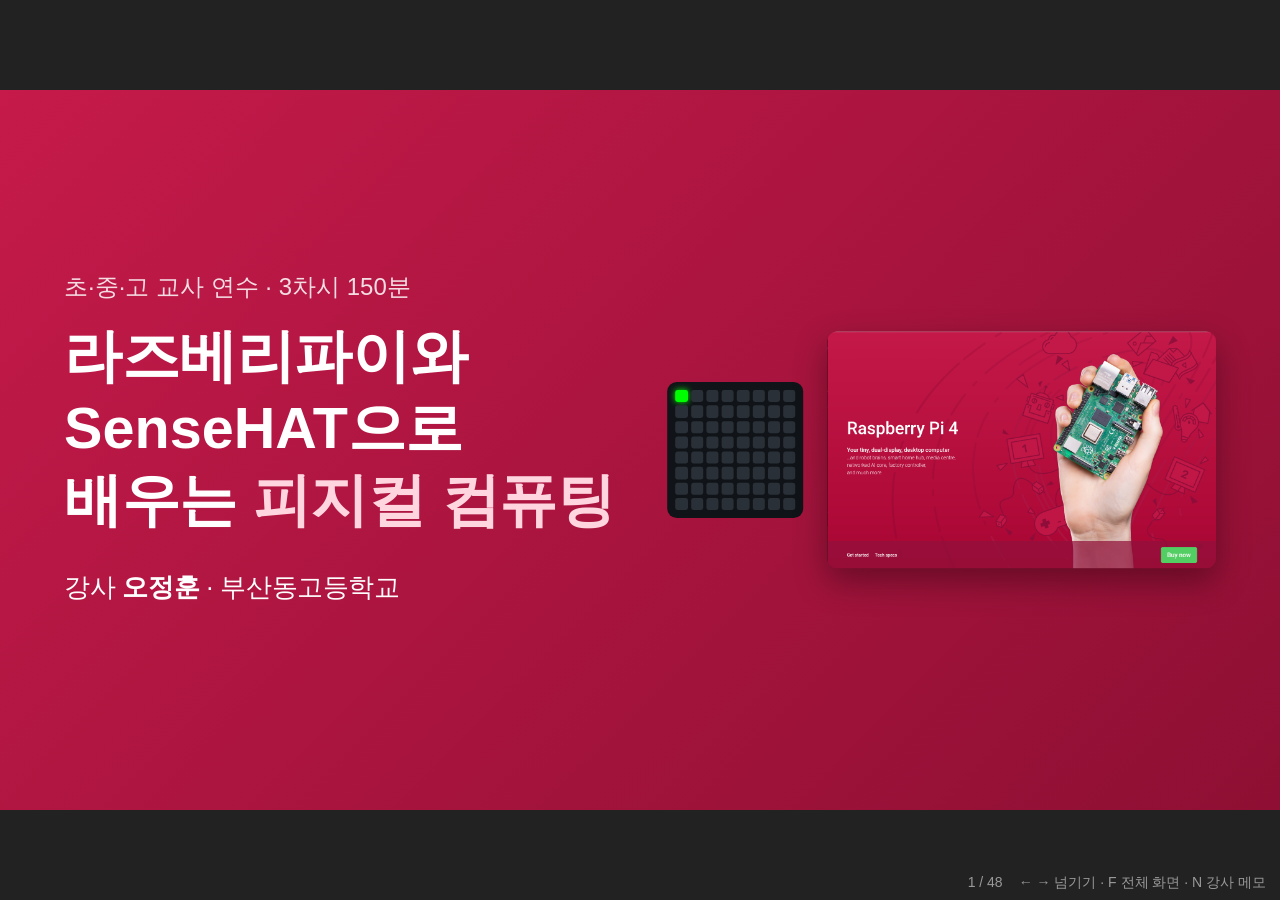
==== slides/index.html @ 9960e8e6 "라즈베리파이와 SenseHAT으로 배우는 피지컬 컴퓨팅 연수 자료 - 교사용 교재 PDF (A4 가로, Python·Scratch 비교)와 Markdown 원고 - 발표 슬라이드 " ====
<!doctype html>
<html lang="ko"><head><meta charset="utf-8"><meta name="viewport" content="width=device-width, initial-scale=1">
<title>라즈베리파이와 SenseHAT으로 배우는 피지컬 컴퓨팅</title>
<style>/* 슬라이드: 1600×900 무대를 화면 크기에 맞춰 확대·축소 */
:root { --red: #c51a4a; --green: #6cc04a; --ink: #1f2328; --muted: #5b6470; --bg: #fbfaf8; }
* { box-sizing: border-box; }
html, body { margin: 0; height: 100%; background: #222; overflow: hidden;
  font-family: 'NanumSquare', 'NanumGothic', 'Malgun Gothic', 'Apple SD Gothic Neo', sans-serif; color: var(--ink); }
#stage { position: absolute; left: 50%; top: 50%; width: 1600px; height: 900px; transform-origin: 0 0; }
.slide { position: absolute; inset: 0; background: var(--bg); display: none; flex-direction: column; padding: 0 70px 40px; }
.slide.active { display: flex; }
.slide header { height: 118px; display: flex; align-items: center; border-bottom: 5px solid var(--red); margin-bottom: 30px; }
.slide header h2 { margin: 0; font-size: 52px; font-weight: 800; letter-spacing: -1px; }
.slide header::before { content: ""; width: 22px; height: 22px; border-radius: 50%; background: var(--red); margin-right: 20px; flex: none; }
.body { flex: 1; display: flex; flex-direction: column; justify-content: center; gap: 22px; min-height: 0; font-size: 30px; line-height: 1.45; }
.center { text-align: center; }
.big { font-size: 36px; margin: 0; }
.big small { font-size: 26px; color: var(--muted); }
b { color: var(--red); }
code { font-family: 'NanumGothicCoding', 'D2Coding', Consolas, monospace; background: #eef0f3; padding: 0 8px; border-radius: 6px; font-size: .92em; }
ul { margin: 0; padding-left: 1.1em; }
li { margin: 10px 0; }
li::marker { color: var(--red); }
.note { margin: 0; font-size: 27px; color: #444; background: #fff6df; border-left: 8px solid #f0ad00; padding: 12px 20px; border-radius: 8px; }
.note.warn { background: #fdecef; border-color: var(--red); }
.src { font-size: 22px; color: var(--muted); }

/* 레이아웃 */
.two { display: grid; grid-template-columns: 1fr 1fr; gap: 50px; align-items: center; min-height: 0; }
.two.wide-left { grid-template-columns: 1.4fr 1fr; }
.cards3 { display: grid; grid-template-columns: repeat(3, 1fr); gap: 36px; }
.card { background: #fff; border-radius: 22px; padding: 26px; box-shadow: 0 6px 24px rgba(0,0,0,.08); text-align: center; display: flex; flex-direction: column; align-items: center; gap: 12px; }
.card h3 { margin: 0; font-size: 36px; }
.card p { margin: 0; font-size: 26px; color: var(--muted); }
.card .num { background: var(--red); color: #fff; border-radius: 999px; padding: 4px 22px; font-size: 24px; font-weight: bold; }
.card figure img { max-height: 190px; }
.gallery3 { display: grid; grid-template-columns: repeat(3, 1fr); gap: 26px; }

/* 그림 */
figure { margin: 0; display: flex; flex-direction: column; align-items: center; min-height: 0; }
figure img { max-width: 100%; max-height: 560px; border-radius: 12px; box-shadow: 0 6px 22px rgba(0,0,0,.15); background: #fff; }
.gallery3 figure img { max-height: 470px; }
figcaption { font-size: 22px; color: var(--muted); margin-top: 10px; text-align: center; }
.diagram { width: 100%; height: auto; font-family: inherit; }

/* 표 */
table { border-collapse: collapse; font-size: 28px; }
th, td { padding: 10px 18px; border-bottom: 2px solid #e4e1dc; text-align: left; }
th { color: var(--muted); font-weight: bold; white-space: nowrap; }
tr.hl td, tr.hl th { background: #fdecef; }
.settings { margin-top: 18px; }
.summary { margin: 0 auto; font-size: 32px; }
.summary th { color: #fff; background: var(--red); }

/* 흐름 화살표 */
.flow { display: flex; align-items: stretch; margin-top: 18px; }
.flow span { background: #fff; border: 3px solid var(--red); color: var(--red); font-weight: bold; padding: 8px 12px; font-size: 23px; white-space: nowrap; text-align: center; border-radius: 10px; }
.flow span + span { margin-left: 28px; position: relative; }
.flow span + span::before { content: "→"; position: absolute; left: -24px; top: 50%; transform: translateY(-50%); color: var(--muted); }
.flow span small { font-size: 18px; font-weight: normal; }
.flow.small span { font-size: 24px; }

/* 코드 */
pre.code { margin: 0; background: #1e2430; color: #e8eaed; padding: 22px 26px; border-radius: 14px; font-size: 28px; line-height: 1.5;
  font-family: 'DejaVu Sans Mono', Consolas, 'NanumGothicCoding', monospace; white-space: pre; overflow: hidden; }
pre.code code { background: none; padding: 0; font-size: inherit; color: inherit; font-family: inherit; }
pre.term { background: #000; color: #9ef09e; }
.center-code { align-self: center; }
.k { color: #ff9ac1; font-weight: bold; } .s { color: #ffd479; } .n { color: #9fd3ff; } .f { color: #8ef0c0; } .c { color: #8b949e; }

/* Python · Scratch · LED 비교 */
.cmp { display: grid; grid-template-columns: 1.35fr 1fr .6fr; gap: 26px; align-items: start; min-height: 0; }
.cmp .col { min-width: 0; }
.cmp .tag { font-size: 22px; font-weight: bold; letter-spacing: 1px; margin-bottom: 10px; }
.cmp .py .tag { color: #306998; } .cmp .sc .tag { color: #cc7a00; } .cmp .out .tag { color: #2e7d32; }
.cmp pre.code { font-size: 25px; padding: 18px 20px; }
.sbwrap { background: #fff; border: 2px solid #eee4cf; border-radius: 14px; padding: 14px; max-height: 470px; overflow: hidden; }
pre.blocks { margin: 0; white-space: pre; font-size: 20px; }
.nosb { color: var(--muted); font-size: 26px; text-align: center; padding: 40px 0; }
.concept { font-size: 32px; } .concept span { background: var(--green); color: #fff; font-weight: bold; padding: 4px 16px; border-radius: 8px; margin-right: 10px; font-size: 26px; }
.try { margin: 0; font-size: 28px; color: #444; }

/* LED */
.ledrow { display: flex; align-items: center; gap: 10px; flex-wrap: wrap; justify-content: center; }
.ledrow .arrow { color: var(--muted); font-size: 30px; }
.ledbox { display: flex; flex-direction: column; align-items: center; gap: 6px; }
.ledbox span { font-size: 20px; color: var(--muted); }
.led { display: grid; grid-template-columns: repeat(8, 1fr); gap: 4px; width: 190px; padding: 10px; background: #101418; border-radius: 12px; }
.led i { aspect-ratio: 1; border-radius: 3px; background: var(--c); box-shadow: 0 0 8px var(--c); }
.led i.off { background: #2a3038; box-shadow: none; }
.cmp .ledrow { flex-direction: column; }
.cmp .ledrow .arrow { transform: rotate(90deg); }
.cmp .led { width: 150px; }
.card .led { width: 170px; }

/* 좌표 */
.coord { display: grid; grid-template-columns: 60px 1fr; grid-template-rows: 40px 1fr; font-size: 26px; }
.coord .xlab { grid-column: 2; font-family: 'NanumGothicCoding', monospace; color: var(--muted); letter-spacing: 12px; padding-left: 14px; }
.coord .ylab { grid-row: 2; color: var(--muted); }
.cgrid { display: grid; grid-template-columns: repeat(8, 58px); gap: 6px; background: #101418; padding: 14px; border-radius: 14px; width: max-content; }
.cgrid i { width: 58px; height: 58px; border-radius: 6px; background: #2a3038; color: #fff; font-style: normal; font-size: 18px; display: flex; align-items: center; justify-content: center; }
.cgrid i.g { background: #38d34a; box-shadow: 0 0 14px #38d34a; } .cgrid i.r { background: #ff3b3b; box-shadow: 0 0 14px #ff3b3b; }
.rainbow-wrap .led { width: 330px; margin: 0 auto; }

/* QR */
.qrs { display: flex; gap: 60px; justify-content: center; }
.qr { display: flex; flex-direction: column; align-items: center; gap: 14px; }
.qrcode { background: #fff; padding: 14px; border-radius: 12px; box-shadow: 0 4px 16px rgba(0,0,0,.1); }
.qrlabel { text-align: center; font-size: 26px; } .qrlabel small { color: var(--muted); font-size: 21px; }
.url { font-size: 48px; margin: 0; font-weight: 800; }

/* 표지 · 구분 */
.cover-slide, .div-slide { padding: 0; }
.cover { flex: 1; display: grid; grid-template-columns: 1.1fr 1fr; align-items: center; background: linear-gradient(135deg, #c51a4a, #8e0f33); color: #fff; padding: 0 80px; }
.cover h1 { font-size: 72px; line-height: 1.25; margin: 20px 0 40px; font-weight: 800; }
.cover h1 em { font-style: normal; color: #ffd6e0; }
.cover .kicker { font-size: 30px; opacity: .85; margin: 0; }
.cover .who { font-size: 32px; } .cover .who b { color: #fff; }
.cover-art { display: flex; align-items: center; gap: 30px; }
.cover-art .led { width: 170px; }
.cover-art figure img { max-height: 520px; box-shadow: 0 16px 40px rgba(0,0,0,.35); }
.slide.cover-slide .body, .slide.div-slide .body { padding: 0; font-size: inherit; }
.divider { flex: 1; display: flex; flex-direction: column; justify-content: center; padding: 0 120px; background: var(--red); color: #fff; }
.divider p { font-size: 40px; margin: 0; opacity: .85; }
.divider h1 { font-size: 84px; margin: 10px 0 0; line-height: 1.2; }
.who { font-size: 28px; }

/* 강사 메모 · 하단 막대 */
.notes { display: none; position: absolute; left: 70px; right: 70px; bottom: 16px; background: #fff8e6; border: 2px solid #f0ad00; padding: 10px 18px; border-radius: 10px; font-size: 22px; }
body.show-notes .notes { display: block; }
.errors pre.code { font-size: 21px; text-align: left; align-self: stretch; }
#bar { position: fixed; right: 14px; bottom: 8px; color: #999; font-size: 14px; font-family: sans-serif; display: flex; gap: 16px; }
body:fullscreen #bar .keys { display: none; }
@media print { #bar { display: none; } }
</style>
<script src="lib/scratchblocks.min.js"></script><script src="lib/qrcode.min.js"></script>
</head><body>
<div id="stage"><section class="slide cover-slide" data-n="1"><div class="body">
<div class="cover">
  <div class="cover-text">
    <p class="kicker">초·중·고 교사 연수 · 3차시 150분</p>
    <h1>라즈베리파이와 SenseHAT으로<br>배우는 <em>피지컬 컴퓨팅</em></h1>
    <p class="who">강사 <b>오정훈</b> · 부산동고등학교</p>
  </div>
  <div class="cover-art"><div class="ledrow"><div class="ledbox"><div class="led"><i style="--c:rgb(0,252,0)"></i><i style="--c:rgb(0,0,0)" class=off></i><i style="--c:rgb(0,0,0)" class=off></i><i style="--c:rgb(0,0,0)" class=off></i><i style="--c:rgb(0,0,0)" class=off></i><i style="--c:rgb(0,0,0)" class=off></i><i style="--c:rgb(0,0,0)" class=off></i><i style="--c:rgb(0,0,0)" class=off></i><i style="--c:rgb(0,0,0)" class=off></i><i style="--c:rgb(0,0,0)" class=off></i><i style="--c:rgb(0,0,0)" class=off></i><i style="--c:rgb(0,0,0)" class=off></i><i style="--c:rgb(0,0,0)" class=off></i><i style="--c:rgb(0,0,0)" class=off></i><i style="--c:rgb(0,0,0)" class=off></i><i style="--c:rgb(0,0,0)" class=off></i><i style="--c:rgb(0,0,0)" class=off></i><i style="--c:rgb(0,0,0)" class=off></i><i style="--c:rgb(0,0,0)" class=off></i><i style="--c:rgb(0,0,0)" class=off></i><i style="--c:rgb(0,0,0)" class=off></i><i style="--c:rgb(0,0,0)" class=off></i><i style="--c:rgb(0,0,0)" class=off></i><i style="--c:rgb(0,0,0)" class=off></i><i style="--c:rgb(0,0,0)" class=off></i><i style="--c:rgb(0,0,0)" class=off></i><i style="--c:rgb(0,0,0)" class=off></i><i style="--c:rgb(0,0,0)" class=off></i><i style="--c:rgb(0,0,0)" class=off></i><i style="--c:rgb(0,0,0)" class=off></i><i style="--c:rgb(0,0,0)" class=off></i><i style="--c:rgb(0,0,0)" class=off></i><i style="--c:rgb(0,0,0)" class=off></i><i style="--c:rgb(0,0,0)" class=off></i><i style="--c:rgb(0,0,0)" class=off></i><i style="--c:rgb(0,0,0)" class=off></i><i style="--c:rgb(0,0,0)" class=off></i><i style="--c:rgb(0,0,0)" class=off></i><i style="--c:rgb(0,0,0)" class=off></i><i style="--c:rgb(0,0,0)" class=off></i><i style="--c:rgb(0,0,0)" class=off></i><i style="--c:rgb(0,0,0)" class=off></i><i style="--c:rgb(0,0,0)" class=off></i><i style="--c:rgb(0,0,0)" class=off></i><i style="--c:rgb(0,0,0)" class=off></i><i style="--c:rgb(0,0,0)" class=off></i><i style="--c:rgb(0,0,0)" class=off></i><i style="--c:rgb(0,0,0)" class=off></i><i style="--c:rgb(0,0,0)" class=off></i><i style="--c:rgb(0,0,0)" class=off></i><i style="--c:rgb(0,0,0)" class=off></i><i style="--c:rgb(0,0,0)" class=off></i><i style="--c:rgb(0,0,0)" class=off></i><i style="--c:rgb(0,0,0)" class=off></i><i style="--c:rgb(0,0,0)" class=off></i><i style="--c:rgb(0,0,0)" class=off></i><i style="--c:rgb(0,0,0)" class=off></i><i style="--c:rgb(0,0,0)" class=off></i><i style="--c:rgb(0,0,0)" class=off></i><i style="--c:rgb(0,0,0)" class=off></i><i style="--c:rgb(0,0,0)" class=off></i><i style="--c:rgb(0,0,0)" class=off></i><i style="--c:rgb(0,0,0)" class=off></i><i style="--c:rgb(0,0,0)" class=off></i></div></div></div><figure class="cover-img"><img src="images/web_pi4_product.png" alt=""></figure></div>
</div></div></section><section class="slide " data-n="2"><header><h2>오늘의 여정</h2></header><div class="body">
<div class="cards3">
  <div class="card"><div class="num">1차시</div><h3>시작하기</h3><figure class=""><img src="images/imager_01_device.png" alt=""></figure><p>OS 설치 · 한글 설정 · 첫 코드</p></div>
  <div class="card"><div class="num">2차시</div><h3>파이썬 기초 12단계</h3><div class="ledrow"><div class="ledbox"><div class="led"><i style="--c:rgb(248,0,0)"></i><i style="--c:rgb(248,0,0)"></i><i style="--c:rgb(248,0,0)"></i><i style="--c:rgb(248,0,0)"></i><i style="--c:rgb(248,0,0)"></i><i style="--c:rgb(248,0,0)"></i><i style="--c:rgb(248,0,0)"></i><i style="--c:rgb(248,0,0)"></i><i style="--c:rgb(0,0,0)" class=off></i><i style="--c:rgb(0,0,0)" class=off></i><i style="--c:rgb(0,0,0)" class=off></i><i style="--c:rgb(0,0,0)" class=off></i><i style="--c:rgb(0,0,0)" class=off></i><i style="--c:rgb(0,0,0)" class=off></i><i style="--c:rgb(0,0,0)" class=off></i><i style="--c:rgb(0,0,0)" class=off></i><i style="--c:rgb(0,0,0)" class=off></i><i style="--c:rgb(0,0,0)" class=off></i><i style="--c:rgb(0,0,0)" class=off></i><i style="--c:rgb(0,0,0)" class=off></i><i style="--c:rgb(0,0,0)" class=off></i><i style="--c:rgb(0,0,0)" class=off></i><i style="--c:rgb(0,0,0)" class=off></i><i style="--c:rgb(0,0,0)" class=off></i><i style="--c:rgb(0,0,0)" class=off></i><i style="--c:rgb(0,0,0)" class=off></i><i style="--c:rgb(0,0,0)" class=off></i><i style="--c:rgb(0,0,0)" class=off></i><i style="--c:rgb(0,0,0)" class=off></i><i style="--c:rgb(0,0,0)" class=off></i><i style="--c:rgb(0,0,0)" class=off></i><i style="--c:rgb(0,0,0)" class=off></i><i style="--c:rgb(0,0,0)" class=off></i><i style="--c:rgb(0,0,0)" class=off></i><i style="--c:rgb(0,0,0)" class=off></i><i style="--c:rgb(0,0,0)" class=off></i><i style="--c:rgb(0,0,0)" class=off></i><i style="--c:rgb(0,0,0)" class=off></i><i style="--c:rgb(0,0,0)" class=off></i><i style="--c:rgb(0,0,0)" class=off></i><i style="--c:rgb(0,0,0)" class=off></i><i style="--c:rgb(0,0,0)" class=off></i><i style="--c:rgb(0,0,0)" class=off></i><i style="--c:rgb(0,0,0)" class=off></i><i style="--c:rgb(0,0,0)" class=off></i><i style="--c:rgb(0,0,0)" class=off></i><i style="--c:rgb(0,0,0)" class=off></i><i style="--c:rgb(0,0,0)" class=off></i><i style="--c:rgb(0,0,0)" class=off></i><i style="--c:rgb(0,0,0)" class=off></i><i style="--c:rgb(0,0,0)" class=off></i><i style="--c:rgb(0,0,0)" class=off></i><i style="--c:rgb(0,0,0)" class=off></i><i style="--c:rgb(0,0,0)" class=off></i><i style="--c:rgb(0,0,0)" class=off></i><i style="--c:rgb(0,0,0)" class=off></i><i style="--c:rgb(0,0,0)" class=off></i><i style="--c:rgb(0,0,0)" class=off></i><i style="--c:rgb(0,0,0)" class=off></i><i style="--c:rgb(0,0,0)" class=off></i><i style="--c:rgb(0,0,0)" class=off></i><i style="--c:rgb(0,0,0)" class=off></i><i style="--c:rgb(0,0,0)" class=off></i><i style="--c:rgb(0,0,0)" class=off></i></div></div></div><p>한 단계 = 새 개념 1개</p></div>
  <div class="card"><div class="num">3차시</div><h3>미니 프로젝트</h3><div class="ledrow"><div class="ledbox"><div class="led"><i style="--c:rgb(0,0,0)" class=off></i><i style="--c:rgb(0,0,0)" class=off></i><i style="--c:rgb(0,0,0)" class=off></i><i style="--c:rgb(0,0,0)" class=off></i><i style="--c:rgb(0,0,0)" class=off></i><i style="--c:rgb(0,0,0)" class=off></i><i style="--c:rgb(0,0,0)" class=off></i><i style="--c:rgb(0,0,0)" class=off></i><i style="--c:rgb(0,0,0)" class=off></i><i style="--c:rgb(0,0,0)" class=off></i><i style="--c:rgb(0,0,0)" class=off></i><i style="--c:rgb(0,0,0)" class=off></i><i style="--c:rgb(248,252,248)"></i><i style="--c:rgb(0,0,0)" class=off></i><i style="--c:rgb(0,0,0)" class=off></i><i style="--c:rgb(0,0,0)" class=off></i><i style="--c:rgb(0,0,0)" class=off></i><i style="--c:rgb(0,0,0)" class=off></i><i style="--c:rgb(0,0,0)" class=off></i><i style="--c:rgb(248,252,248)"></i><i style="--c:rgb(248,252,248)"></i><i style="--c:rgb(0,0,0)" class=off></i><i style="--c:rgb(0,0,0)" class=off></i><i style="--c:rgb(0,0,0)" class=off></i><i style="--c:rgb(0,0,0)" class=off></i><i style="--c:rgb(0,0,0)" class=off></i><i style="--c:rgb(248,252,248)"></i><i style="--c:rgb(0,0,0)" class=off></i><i style="--c:rgb(248,252,248)"></i><i style="--c:rgb(0,0,0)" class=off></i><i style="--c:rgb(0,0,0)" class=off></i><i style="--c:rgb(0,0,0)" class=off></i><i style="--c:rgb(0,0,0)" class=off></i><i style="--c:rgb(248,252,248)"></i><i style="--c:rgb(0,0,0)" class=off></i><i style="--c:rgb(0,0,0)" class=off></i><i style="--c:rgb(248,252,248)"></i><i style="--c:rgb(0,0,0)" class=off></i><i style="--c:rgb(0,0,0)" class=off></i><i style="--c:rgb(0,0,0)" class=off></i><i style="--c:rgb(0,0,0)" class=off></i><i style="--c:rgb(248,252,248)"></i><i style="--c:rgb(248,252,248)"></i><i style="--c:rgb(248,252,248)"></i><i style="--c:rgb(248,252,248)"></i><i style="--c:rgb(248,252,248)"></i><i style="--c:rgb(0,0,0)" class=off></i><i style="--c:rgb(0,0,0)" class=off></i><i style="--c:rgb(0,0,0)" class=off></i><i style="--c:rgb(0,0,0)" class=off></i><i style="--c:rgb(0,0,0)" class=off></i><i style="--c:rgb(0,0,0)" class=off></i><i style="--c:rgb(248,252,248)"></i><i style="--c:rgb(0,0,0)" class=off></i><i style="--c:rgb(0,0,0)" class=off></i><i style="--c:rgb(0,0,0)" class=off></i><i style="--c:rgb(0,0,0)" class=off></i><i style="--c:rgb(0,0,0)" class=off></i><i style="--c:rgb(0,0,0)" class=off></i><i style="--c:rgb(0,0,0)" class=off></i><i style="--c:rgb(248,252,248)"></i><i style="--c:rgb(0,0,0)" class=off></i><i style="--c:rgb(0,0,0)" class=off></i><i style="--c:rgb(0,0,0)" class=off></i></div></div></div><p>기울기 · 컬러 · 주사위 + 수업 적용</p></div>
</div>
<p class="big center">코드를 몰라도 괜찮습니다. <b>한 번에 한 가지씩!</b></p></div><aside class="notes">강사: 오늘은 코드를 거의 몰라도 괜찮습니다. 한 번에 한 가지씩만 배웁니다.</aside></section><section class="slide " data-n="3"><header><h2>지금 바로! SD카드 굽기 시작</h2></header><div class="body">
<div class="two">
  <div>
    <p class="big">설치할 OS: <b>Raspberry Pi OS Full (64-bit)</b><br><small>Scratch 3 · Thonny · SenseHAT 라이브러리 포함</small></p>
    <div class="flow"><span>장치</span><span>운영 체제</span><span>저장소</span><span>사용자 지정</span><span>기록</span></div>
    <table class="settings">
      <tr><th>호스트 이름</th><td><code>raspberrypi</code> (그대로)</td></tr>
      <tr><th>지역화</th><td>수도 도시 <b>Seoul</b> → 시간대·키보드 자동</td></tr>
      <tr><th>사용자</th><td><code>pi</code> / <code>11111111</code></td></tr>
      <tr><th>Wi‑Fi</th><td><code>SWAI_5G</code> / <code>swai2024</code></td></tr>
    </table>
  </div>
  <div><figure class=""><img src="images/imager_01_device.png" alt="Raspberry Pi Imager 2.0"><figcaption>Raspberry Pi Imager 2.0</figcaption></figure></div>
</div></div><aside class="notes">강사: 굽는 데 10분 넘게 걸리니, 시작 버튼만 누르고 앞을 봐 주세요. 이미지 파일은 USB 메모리로 나눠 드립니다.</aside></section><section class="slide " data-n="4"><header><h2>Imager 따라 하기 ① 장치 · 운영 체제</h2></header><div class="body">
<div class="gallery3">
  <figure class=""><img src="images/imager_01_device.png" alt="① Raspberry Pi 4"><figcaption>① Raspberry Pi 4</figcaption></figure>
  <figure class=""><img src="images/imager_02_os_list.png" alt="② Raspberry Pi OS (other)"><figcaption>② Raspberry Pi OS (other)</figcaption></figure>
  <figure class=""><img src="images/imager_03_os_full.png" alt="③ Full (64-bit)"><figcaption>③ Full (64-bit)</figcaption></figure>
</div>
<p class="note">USB로 받은 파일을 쓸 때는 목록 맨 아래 <b>사용자 정의 이미지 사용</b></p></div></section><section class="slide " data-n="5"><header><h2>Imager 따라 하기 ② 저장소 · 이름 · 지역</h2></header><div class="body">
<div class="gallery3">
  <figure class=""><img src="images/imager_04_storage.png" alt="④ 내 SD카드"><figcaption>④ 내 SD카드</figcaption></figure>
  <figure class=""><img src="images/imager_05_hostname.png" alt="⑤ raspberrypi"><figcaption>⑤ raspberrypi</figcaption></figure>
  <figure class=""><img src="images/imager_06_locale.png" alt="⑥ 수도 도시 Seoul"><figcaption>⑥ 수도 도시 Seoul</figcaption></figure>
</div>
<p class="note warn">⚠ 저장소는 반드시 <b>SD카드</b>! 다른 USB 저장장치를 고르면 지워집니다.</p></div></section><section class="slide " data-n="6"><header><h2>Imager 따라 하기 ③ 사용자 · Wi‑Fi</h2></header><div class="body">
<div class="gallery3">
  <figure class=""><img src="images/imager_07_user.png" alt="⑦ pi / 11111111"><figcaption>⑦ pi / 11111111</figcaption></figure>
  <figure class=""><img src="images/imager_08_wifi.png" alt="⑧ SWAI_5G / swai2024"><figcaption>⑧ SWAI_5G / swai2024</figcaption></figure>
  <figure class=""><img src="images/imager_09_ssh.png" alt="⑨ SSH는 켜지 않음"><figcaption>⑨ SSH는 켜지 않음</figcaption></figure>
</div>
<p class="note">Wi‑Fi 칸에 지금 연결된 이름이 미리 채워져 있으면 지우고 <code>SWAI_5G</code> 입력</p></div></section><section class="slide " data-n="7"><header><h2>Imager 따라 하기 ④ 기록</h2></header><div class="body">
<div class="two">
  <div><figure class=""><img src="images/imager_10_connect.png" alt="⑩ 라즈베리 파이 커넥트: 켜지 않음"><figcaption>⑩ 라즈베리 파이 커넥트: 켜지 않음</figcaption></figure></div>
  <div><figure class=""><img src="images/imager_11_write.png" alt="⑪ 요약 확인 → 기록"><figcaption>⑪ 요약 확인 → 기록</figcaption></figure></div>
</div>
<p class="note warn">⚠ 기록하면 SD카드의 내용이 <b>모두 지워집니다</b></p></div></section><section class="slide " data-n="8"><header><h2>참고 영상 · OS 설치 (Imager 2.0)</h2></header><div class="body">
<div class="qrs">
  <div class="qr"><div class="qrcode" data-url="https://www.youtube.com/watch?v=RV0saVGXQ5k"></div><div class="qrlabel">How to Install Raspberry Pi OS<br>Using Imager 2.0<br><small>Gadgets Pod · 2025.11</small></div></div>
  <div class="qr"><div class="qrcode" data-url="https://www.youtube.com/watch?v=MepM1juFYzA"></div><div class="qrlabel">Raspberry Pi Imager 2.0:<br>Set Up in Minutes<br><small>Gary Explains · 2025.11</small></div></div>
</div>
<p class="note">Imager는 2025년 10월 2.0으로 크게 바뀌었습니다. 예전(1.x) 영상은 화면이 다릅니다.</p></div></section><section class="slide " data-n="9"><header><h2>피지컬 컴퓨팅이란?</h2></header><div class="body">
<svg class="diagram" viewBox="0 0 1400 330">
  <defs><marker id="ar" markerWidth="10" markerHeight="10" refX="8" refY="5" orient="auto"><path d="M0,0 L10,5 L0,10 z" fill="#c51a4a"/></marker></defs>
  <g font-size="34" text-anchor="middle">
    <rect x="20" y="60" width="360" height="200" rx="24" fill="#e8f4ff" stroke="#306998" stroke-width="4"/>
    <text x="200" y="135" font-weight="bold" fill="#306998">입력</text><text x="200" y="190">센서 · 버튼</text><text x="200" y="235" font-size="26" fill="#555">온도 · 기울기 · 조이스틱</text>
    <rect x="520" y="60" width="360" height="200" rx="24" fill="#fdecef" stroke="#c51a4a" stroke-width="4"/>
    <text x="700" y="135" font-weight="bold" fill="#c51a4a">처리</text><text x="700" y="190">라즈베리파이</text><text x="700" y="235" font-size="26" fill="#555">우리가 짠 프로그램</text>
    <rect x="1020" y="60" width="360" height="200" rx="24" fill="#eefbe8" stroke="#3c8d1f" stroke-width="4"/>
    <text x="1200" y="135" font-weight="bold" fill="#3c8d1f">출력</text><text x="1200" y="190">LED · 화면 · 소리</text><text x="1200" y="235" font-size="26" fill="#555">8×8 컬러 LED</text>
  </g>
  <path d="M390 160 H505" stroke="#c51a4a" stroke-width="8" marker-end="url(#ar)"/>
  <path d="M890 160 H1005" stroke="#c51a4a" stroke-width="8" marker-end="url(#ar)"/>
</svg>
<p class="big center">컴퓨터가 <b>세상을 느끼고</b> <b>반응</b>하는 것 → 생활 속 예: 자동문 · 스마트 가로등 · 체온계</p></div></section><section class="slide " data-n="10"><header><h2>공식 홈페이지</h2></header><div class="body">
<div class="two">
  <div>
    <p class="url">raspberrypi<b>.com</b></p><p>라즈베리파이 회사<br>제품 · OS 다운로드 · 설명서</p>
    <p class="url">raspberrypi<b>.org</b></p><p>라즈베리파이 재단<br><b>무료</b> 수업 자료 · 교사 연수 · 코드 클럽</p>
  </div>
  <div><figure class=""><img src="images/web_raspberrypi_com.png" alt="출처: raspberrypi.com"><figcaption>출처: raspberrypi.com</figcaption></figure></div>
</div></div></section><section class="slide " data-n="11"><header><h2>영국 교실의 컴퓨팅 수업</h2></header><div class="body">
<div class="two">
  <div><figure class=""><img src="images/web_rpf_teach_hero.png" alt="출처: raspberrypi.org/teach"><figcaption>출처: raspberrypi.org/teach</figcaption></figure></div>
  <div><figure class=""><img src="images/web_rpf_teach_classroom.png" alt="출처: raspberrypi.org/teach"><figcaption>출처: raspberrypi.org/teach</figcaption></figure></div>
</div>
<p class="big center">영국은 초등학생부터 컴퓨팅을 배우고, 재단은 수업 자료와 교사 연수를 <b>무료</b>로 제공합니다</p></div></section><section class="slide " data-n="12"><header><h2>라즈베리파이의 역사</h2></header><div class="body">
<svg class="diagram" viewBox="0 0 1420 330"><line x1="40" y1="150" x2="1380" y2="150" stroke="#bbb" stroke-width="8"/><g transform="translate(90,0)"><circle cy="150" r="16" fill="#6cc04a"/><text y="225" text-anchor="middle" font-size="34" font-weight="bold">2009</text><text y="265" text-anchor="middle" font-size="26">재단 설립</text><text y="300" text-anchor="middle" font-size="22" fill="#666">영국 케임브리지</text></g><g transform="translate(295,0)"><circle cy="150" r="16" fill="#6cc04a"/><text y="95" text-anchor="middle" font-size="34" font-weight="bold">2012</text><text y="55" text-anchor="middle" font-size="26">Pi 1</text><text y="20" text-anchor="middle" font-size="22" fill="#666">35달러</text></g><g transform="translate(500,0)"><circle cy="150" r="16" fill="#6cc04a"/><text y="225" text-anchor="middle" font-size="34" font-weight="bold">2015</text><text y="265" text-anchor="middle" font-size="26">Pi Zero · Astro Pi</text><text y="300" text-anchor="middle" font-size="22" fill="#666">우주정거장에!</text></g><g transform="translate(705,0)"><circle cy="150" r="16" fill="#6cc04a"/><text y="95" text-anchor="middle" font-size="34" font-weight="bold">2016</text><text y="55" text-anchor="middle" font-size="26">Pi 3</text><text y="20" text-anchor="middle" font-size="22" fill="#666">Wi‑Fi 내장</text></g><g transform="translate(910,0)"><circle cy="150" r="24" fill="#c51a4a"/><text y="225" text-anchor="middle" font-size="34" font-weight="bold">2019</text><text y="265" text-anchor="middle" font-size="26">Pi 4</text><text y="300" text-anchor="middle" font-size="22" fill="#666">오늘 쓰는 보드</text></g><g transform="translate(1115,0)"><circle cy="150" r="16" fill="#6cc04a"/><text y="95" text-anchor="middle" font-size="34" font-weight="bold">2021</text><text y="55" text-anchor="middle" font-size="26">Pico</text><text y="20" text-anchor="middle" font-size="22" fill="#666">마이크로컨트롤러</text></g><g transform="translate(1320,0)"><circle cy="150" r="16" fill="#6cc04a"/><text y="225" text-anchor="middle" font-size="34" font-weight="bold">2023</text><text y="265" text-anchor="middle" font-size="26">Pi 5</text><text y="300" text-anchor="middle" font-size="22" fill="#666">최신</text></g></svg>
<p class="big center">"학생들이 <b>싸고 쉽게</b> 프로그래밍을 배울 컴퓨터" → 전 세계 <b>수천만 대</b></p></div><aside class="notes">강사: 2009년 케임브리지 대학의 에벤 업튼 등이 재단을 세웠습니다. 2015년에는 SenseHAT을 단 Astro Pi가 우주정거장에 갔습니다.</aside></section><section class="slide " data-n="13"><header><h2>Raspberry Pi 4B 제원</h2></header><div class="body">
<div class="two">
  <div><figure class=""><img src="images/web_pi4_product.png" alt="출처: raspberrypi.com"><figcaption>출처: raspberrypi.com</figcaption></figure></div>
  <div><table class="spec">
    <tr><th>CPU</th><td>4코어 ARM Cortex‑A72 · 1.8GHz</td></tr>
    <tr><th>메모리</th><td><b>8GB</b></td></tr>
    <tr><th>무선</th><td>Wi‑Fi 2.4/5GHz · 블루투스 5.0</td></tr>
    <tr><th>USB</th><td>USB 3.0 ×2 · USB 2.0 ×2</td></tr>
    <tr><th>화면</th><td>HDMI ×2 (4K)</td></tr>
    <tr><th>저장</th><td>microSD 카드</td></tr>
    <tr><th>전원</th><td>USB‑C 5V 3A</td></tr>
    <tr class="hl"><th>GPIO</th><td><b>40핀</b> → SenseHAT을 꽂는 곳</td></tr>
  </table></div>
</div></div></section><section class="slide " data-n="14"><header><h2>가격: 35달러 컴퓨터가 비싸진 이유</h2></header><div class="body">
<div class="two wide-left">
  <svg class="diagram" viewBox="0 0 1260 440"><line x1="80" y1="360" x2="1240" y2="360" stroke="#999" stroke-width="3"/><g transform="translate(140,0)"><rect x="0" y="293.5" width="120" height="66.5" fill="#9bb7d4"/><text x="60" y="283.5" text-anchor="middle" font-size="30">$35</text><rect x="140" y="293.5" width="120" height="66.5" fill="#c51a4a"/><text x="200" y="283.5" text-anchor="middle" font-size="30" font-weight="bold">$35</text><text x="130" y="405" text-anchor="middle" font-size="32" font-weight="bold">1GB</text></g><g transform="translate(540,0)"><rect x="0" y="255.5" width="120" height="104.5" fill="#9bb7d4"/><text x="60" y="245.5" text-anchor="middle" font-size="30">$55</text><rect x="140" y="170.0" width="120" height="190.0" fill="#c51a4a"/><text x="200" y="160.0" text-anchor="middle" font-size="30" font-weight="bold">$100</text><text x="130" y="405" text-anchor="middle" font-size="32" font-weight="bold">4GB</text></g><g transform="translate(940,0)"><rect x="0" y="217.5" width="120" height="142.5" fill="#9bb7d4"/><text x="60" y="207.5" text-anchor="middle" font-size="30">$75</text><rect x="140" y="46.5" width="120" height="313.5" fill="#c51a4a"/><text x="200" y="36.5" text-anchor="middle" font-size="30" font-weight="bold">$165</text><text x="130" y="405" text-anchor="middle" font-size="32" font-weight="bold">8GB</text></g>
    <rect x="880" y="10" width="28" height="28" fill="#9bb7d4"/><text x="918" y="34" font-size="26">출시 가격</text>
    <rect x="880" y="50" width="28" height="28" fill="#c51a4a"/><text x="918" y="74" font-size="26">2026년 4월 이후</text></svg>
  <div><ul><li><b>AI 데이터센터</b>가 고성능 메모리를 대량으로 씀</li><li>메모리 공장이 그쪽 생산으로 몰림</li><li>LPDDR4 메모리 값 1년 새 <b>약 7배</b></li><li>메모리가 큰 모델일수록 많이 오름</li></ul>
  <p class="src">라즈베리파이 공식 발표 (2025.12 · 2026.2 · 2026.4)</p></div>
</div></div><aside class="notes">강사: AI 발전이 교실 컴퓨터 값에도 영향을 줍니다. 학생들과 반도체 수요와 공급 이야기를 나눠 보세요.</aside></section><section class="slide " data-n="15"><header><h2>소개 영상</h2></header><div class="body">
<div class="qrs">
  <div class="qr"><div class="qrcode" data-url="https://www.youtube.com/watch?v=uXUjwk2-qx4"></div><div class="qrlabel">What is a Raspberry Pi?<br><small>공식 채널 · 영어</small></div></div>
  <div class="qr"><div class="qrcode" data-url="https://www.youtube.com/watch?v=5Oz78pxED80"></div><div class="qrlabel">What is a Raspberry Pi 4<br><small>공식 채널 · 영어</small></div></div>
  <div class="qr"><div class="qrcode" data-url="https://www.youtube.com/watch?v=rFtrC11zcsc"></div><div class="qrlabel">라즈베리 파이 소개 및 설치 방법<br><small>다두이노 · 한국어</small></div></div>
</div></div><aside class="notes">강사: 시간이 되면 2~3분 정도 보여 줍니다.</aside></section><section class="slide " data-n="16"><header><h2>Argon One V2 케이스</h2></header><div class="body">
<div class="two">
  <svg class="diagram" viewBox="0 0 700 460">
    <rect x="60" y="80" width="580" height="300" rx="30" fill="#d9dde2" stroke="#8a929b" stroke-width="5"/>
    <rect x="150" y="120" width="400" height="90" rx="12" fill="#3a3f45"/><text x="350" y="175" text-anchor="middle" font-size="28" fill="#fff">자석 덮개 → GPIO 40핀</text>
    <text x="350" y="275" text-anchor="middle" font-size="30" fill="#333">알루미늄 케이스 + 냉각 팬</text>
    <rect x="60" y="380" width="580" height="46" fill="#8a929b"/><text x="350" y="413" text-anchor="middle" font-size="26" fill="#fff">뒤쪽: 모든 단자 (전원 · HDMI ×2 · USB · LAN)</text>
    <circle cx="610" cy="355" r="14" fill="#c51a4a"/><text x="560" y="345" text-anchor="end" font-size="24">전원 버튼</text>
  </svg>
  <div><ul><li>단자가 <b>뒤쪽</b>으로 모여 있음</li><li>HDMI는 <b>일반 크기</b> (micro‑HDMI 케이블 필요 없음)</li><li>위쪽 <b>자석 덮개</b>를 열고 SenseHAT 장착</li><li>전원 버튼: 짧게 = 켜기, 길게 = 끄기</li><li>SenseHAT이 <b>거꾸로</b> 꽂힘 → 코드에서 화면 180° 회전</li></ul></div>
</div></div></section><section class="slide " data-n="17"><header><h2>SenseHAT 한눈에 보기</h2></header><div class="body">
<div class="two">
  <div><figure class=""><img src="images/web_sensehat_product.png" alt="출처: raspberrypi.com"><figcaption>출처: raspberrypi.com</figcaption></figure></div>
  <div><table class="spec">
    <tr><th>8×8 RGB LED</th><td>64개 점으로 글자·그림</td></tr>
    <tr><th>조이스틱</th><td>상하좌우 + 누르기</td></tr>
    <tr><th>온도·습도</th><td>℃, %</td></tr>
    <tr><th>기압</th><td>hPa</td></tr>
    <tr><th>움직임</th><td>기울기 · 흔들림 · 방향</td></tr>
    <tr class="hl"><th>컬러 (V2)</th><td>물체의 색</td></tr>
  </table></div>
</div></div><aside class="notes">강사: 원래 우주정거장에 간 보드입니다(Astro Pi).</aside></section><section class="slide " data-n="18"><header><h2>LED 좌표</h2></header><div class="body">
<div class="two">
  <div class="coord"><div class="xlab">x →&nbsp;&nbsp;0 1 2 3 4 5 6 7</div><div class="ylab">y ↓</div><div class="cgrid"><i class="g">0,0</i><i class=""></i><i class=""></i><i class=""></i><i class=""></i><i class=""></i><i class=""></i><i class=""></i><i class=""></i><i class=""></i><i class=""></i><i class=""></i><i class=""></i><i class=""></i><i class=""></i><i class=""></i><i class=""></i><i class=""></i><i class=""></i><i class=""></i><i class=""></i><i class=""></i><i class=""></i><i class=""></i><i class=""></i><i class=""></i><i class=""></i><i class=""></i><i class=""></i><i class=""></i><i class=""></i><i class=""></i><i class=""></i><i class=""></i><i class=""></i><i class=""></i><i class=""></i><i class=""></i><i class=""></i><i class=""></i><i class=""></i><i class=""></i><i class=""></i><i class=""></i><i class=""></i><i class=""></i><i class=""></i><i class=""></i><i class=""></i><i class=""></i><i class=""></i><i class=""></i><i class=""></i><i class=""></i><i class=""></i><i class=""></i><i class=""></i><i class=""></i><i class=""></i><i class=""></i><i class=""></i><i class=""></i><i class=""></i><i class="r">7,7</i></div></div>
  <div><ul><li>왼쪽 위가 <b>(0, 0)</b></li><li>오른쪽 아래가 <b>(7, 7)</b></li><li>x는 오른쪽으로, y는 <b>아래로</b> 커짐</li><li><code>set_pixel(x, y, 색)</code>으로 점 하나 켜기</li></ul></div>
</div></div></section><section class="slide " data-n="19"><header><h2>첫 부팅</h2></header><div class="body">
<div class="two">
  <div class="rainbow-wrap"><div class="led rainbow"></div><p class="center">부팅할 때 잠깐 켜지는 <b>무지개</b></p></div>
  <div><ul><li>SD카드 꽂고 전원 연결</li><li>SenseHAT에 <b>무지개 LED</b> → 정상</li><li>바탕화면이 나오면 <b>Wi‑Fi</b> 확인</li><li>무지개가 안 켜지면 전원을 끄고 핀 확인</li></ul></div>
</div></div></section><section class="slide " data-n="20"><header><h2>한글 설정 ① 글꼴과 입력기 설치</h2></header><div class="body">
<div class="two">
  <div><pre class="code term"><code>sudo apt update
sudo apt install -y fonts-nanum fcitx5-hangul</code></pre>
  <ul><li>비밀번호 <code>11111111</code> (화면에 안 보이는 게 정상)</li><li>틀리면 “다시 시도하십시오” → 다시 입력</li></ul></div>
  <div><figure class=""><img src="images/terminal_install.png" alt="터미널 화면"><figcaption>터미널 화면</figcaption></figure></div>
</div></div></section><section class="slide " data-n="21"><header><h2>한글 설정 ② 화면 언어를 한국어로</h2></header><div class="body">
<div class="two">
  <div><figure class=""><img src="images/locale_01_localisation.png" alt="Preferences → Control Centre → Localisation"><figcaption>Preferences → Control Centre → Localisation</figcaption></figure></div>
  <div><figure class=""><img src="images/locale_02_set_locale.png" alt="Set Locale: ko (Korean) · KR · UTF-8"><figcaption>Set Locale: ko (Korean) · KR · UTF-8</figcaption></figure></div>
</div>
<pre class="code term center-code"><code>sudo reboot</code></pre>
<p class="note">Imager의 Seoul 설정은 시간대·키보드만 바꿉니다. 화면 언어는 여기서!</p></div></section><section class="slide " data-n="22"><header><h2>한글 설정 ③ 입력기에 한글 추가</h2></header><div class="body">
<div class="two">
  <div><ul><li>키보드 아이콘 <b>오른쪽 클릭</b> → 설정</li><li><b>입력기 검색</b>에 <code>한글</code> → 선택</li><li>가운데 <b>◀</b> 로 추가 → <b>적용</b></li><li><b>한/영 키</b>로 전환 확인</li></ul></div>
  <div><figure class=""><img src="images/fcitx5_config.png" alt="Fcitx 구성: 현재 입력기에 한글"><figcaption>Fcitx 구성: 현재 입력기에 한글</figcaption></figure></div>
</div></div></section><section class="slide " data-n="23"><header><h2>첫 코드 — Hello!</h2></header><div class="body"><div class="cmp">
  <div class="col py"><div class="tag">Python</div><pre class="code"><code>from sense_hat import SenseHat
sense = SenseHat()
sense.set_rotation(180)
sense.clear()
sense.show_message(&quot;Hello&quot;)</code></pre></div>
  <div class="col sc"><div class="tag">Scratch</div><div class="sbwrap"><pre class="blocks">when green flag clicked
set rotation to (180 v) degrees :: extension
clear display :: extension
display text [Hello] :: extension</pre></div></div>
  <div class="col out"><div class="tag">LED 결과</div><div class="ledrow"><div class="ledbox"><div class="led"><i style="--c:rgb(0,0,0)" class=off></i><i style="--c:rgb(0,0,0)" class=off></i><i style="--c:rgb(0,0,0)" class=off></i><i style="--c:rgb(0,0,0)" class=off></i><i style="--c:rgb(0,0,0)" class=off></i><i style="--c:rgb(0,0,0)" class=off></i><i style="--c:rgb(0,0,0)" class=off></i><i style="--c:rgb(0,0,0)" class=off></i><i style="--c:rgb(0,0,0)" class=off></i><i style="--c:rgb(248,252,248)"></i><i style="--c:rgb(0,0,0)" class=off></i><i style="--c:rgb(0,0,0)" class=off></i><i style="--c:rgb(0,0,0)" class=off></i><i style="--c:rgb(248,252,248)"></i><i style="--c:rgb(0,0,0)" class=off></i><i style="--c:rgb(0,0,0)" class=off></i><i style="--c:rgb(0,0,0)" class=off></i><i style="--c:rgb(248,252,248)"></i><i style="--c:rgb(0,0,0)" class=off></i><i style="--c:rgb(0,0,0)" class=off></i><i style="--c:rgb(0,0,0)" class=off></i><i style="--c:rgb(248,252,248)"></i><i style="--c:rgb(0,0,0)" class=off></i><i style="--c:rgb(0,0,0)" class=off></i><i style="--c:rgb(0,0,0)" class=off></i><i style="--c:rgb(248,252,248)"></i><i style="--c:rgb(0,0,0)" class=off></i><i style="--c:rgb(0,0,0)" class=off></i><i style="--c:rgb(0,0,0)" class=off></i><i style="--c:rgb(248,252,248)"></i><i style="--c:rgb(0,0,0)" class=off></i><i style="--c:rgb(0,0,0)" class=off></i><i style="--c:rgb(0,0,0)" class=off></i><i style="--c:rgb(248,252,248)"></i><i style="--c:rgb(248,252,248)"></i><i style="--c:rgb(248,252,248)"></i><i style="--c:rgb(248,252,248)"></i><i style="--c:rgb(248,252,248)"></i><i style="--c:rgb(0,0,0)" class=off></i><i style="--c:rgb(0,0,0)" class=off></i><i style="--c:rgb(0,0,0)" class=off></i><i style="--c:rgb(248,252,248)"></i><i style="--c:rgb(0,0,0)" class=off></i><i style="--c:rgb(0,0,0)" class=off></i><i style="--c:rgb(0,0,0)" class=off></i><i style="--c:rgb(248,252,248)"></i><i style="--c:rgb(0,0,0)" class=off></i><i style="--c:rgb(0,0,0)" class=off></i><i style="--c:rgb(0,0,0)" class=off></i><i style="--c:rgb(248,252,248)"></i><i style="--c:rgb(0,0,0)" class=off></i><i style="--c:rgb(0,0,0)" class=off></i><i style="--c:rgb(0,0,0)" class=off></i><i style="--c:rgb(248,252,248)"></i><i style="--c:rgb(0,0,0)" class=off></i><i style="--c:rgb(0,0,0)" class=off></i><i style="--c:rgb(0,0,0)" class=off></i><i style="--c:rgb(248,252,248)"></i><i style="--c:rgb(0,0,0)" class=off></i><i style="--c:rgb(0,0,0)" class=off></i><i style="--c:rgb(0,0,0)" class=off></i><i style="--c:rgb(248,252,248)"></i><i style="--c:rgb(0,0,0)" class=off></i><i style="--c:rgb(0,0,0)" class=off></i></div></div></div></div>
</div><p class="note warn">⚠ LED에는 <b>영문·숫자</b>만 나옵니다. 한글은 깨져요.</p></div><aside class="notes">강사: 메뉴 → 프로그래밍 → Thonny, Scratch는 확장 기능에서 Raspberry Pi Sense HAT 추가</aside></section><section class="slide div-slide" data-n="24"><div class="body"><div class="divider"><p>2차시</p><h1>SenseHAT으로 배우는<br>파이썬 기초 12단계</h1></div></div></section><section class="slide " data-n="25"><header><h2>규칙과 첫 네 줄</h2></header><div class="body">
<div class="two">
  <div><p class="big">한 단계 = <b>새 개념 1개</b></p><div class="flow small"><span>입력</span><span>▶ 실행</span><span>바꿔 보기</span></div>
  <pre class="code"><code>from sense_hat import SenseHat
sense = SenseHat()
sense.set_rotation(180)
sense.clear()</code></pre><p class="note">이 네 줄은 <b>모든 코드의 맨 위</b>에 (이후 슬라이드에서는 생략)</p></div>
  <div><div class="sbwrap"><pre class="blocks">when green flag clicked
set rotation to (180 v) degrees :: extension
clear display :: extension</pre></div><p class="note">Scratch도 초록 깃발 아래에 항상 먼저</p></div>
</div></div><aside class="notes">강사: set_rotation(180)은 Argon 케이스에서 SenseHAT이 거꾸로 꽂히기 때문입니다.</aside></section><section class="slide " data-n="26"><header><h2>s01 · 글자 흘리기 — 명령</h2></header><div class="body"><div class="cmp">
  <div class="col py"><div class="tag">Python</div><pre class="code"><code>sense.show_message(&quot;Hi&quot;)</code></pre></div>
  <div class="col sc"><div class="tag">Scratch</div><div class="sbwrap"><pre class="blocks">when green flag clicked
display text [Hi] :: extension</pre></div></div>
  <div class="col out"><div class="tag">LED 결과</div><div class="ledrow"><div class="ledbox"><div class="led"><i style="--c:rgb(0,0,0)" class=off></i><i style="--c:rgb(0,0,0)" class=off></i><i style="--c:rgb(0,0,0)" class=off></i><i style="--c:rgb(0,0,0)" class=off></i><i style="--c:rgb(0,0,0)" class=off></i><i style="--c:rgb(0,0,0)" class=off></i><i style="--c:rgb(0,0,0)" class=off></i><i style="--c:rgb(0,0,0)" class=off></i><i style="--c:rgb(0,0,0)" class=off></i><i style="--c:rgb(248,252,248)"></i><i style="--c:rgb(0,0,0)" class=off></i><i style="--c:rgb(0,0,0)" class=off></i><i style="--c:rgb(0,0,0)" class=off></i><i style="--c:rgb(248,252,248)"></i><i style="--c:rgb(0,0,0)" class=off></i><i style="--c:rgb(0,0,0)" class=off></i><i style="--c:rgb(0,0,0)" class=off></i><i style="--c:rgb(248,252,248)"></i><i style="--c:rgb(0,0,0)" class=off></i><i style="--c:rgb(0,0,0)" class=off></i><i style="--c:rgb(0,0,0)" class=off></i><i style="--c:rgb(248,252,248)"></i><i style="--c:rgb(0,0,0)" class=off></i><i style="--c:rgb(0,0,0)" class=off></i><i style="--c:rgb(0,0,0)" class=off></i><i style="--c:rgb(248,252,248)"></i><i style="--c:rgb(0,0,0)" class=off></i><i style="--c:rgb(0,0,0)" class=off></i><i style="--c:rgb(0,0,0)" class=off></i><i style="--c:rgb(248,252,248)"></i><i style="--c:rgb(0,0,0)" class=off></i><i style="--c:rgb(0,0,0)" class=off></i><i style="--c:rgb(0,0,0)" class=off></i><i style="--c:rgb(248,252,248)"></i><i style="--c:rgb(248,252,248)"></i><i style="--c:rgb(248,252,248)"></i><i style="--c:rgb(248,252,248)"></i><i style="--c:rgb(248,252,248)"></i><i style="--c:rgb(0,0,0)" class=off></i><i style="--c:rgb(0,0,0)" class=off></i><i style="--c:rgb(0,0,0)" class=off></i><i style="--c:rgb(248,252,248)"></i><i style="--c:rgb(0,0,0)" class=off></i><i style="--c:rgb(0,0,0)" class=off></i><i style="--c:rgb(0,0,0)" class=off></i><i style="--c:rgb(248,252,248)"></i><i style="--c:rgb(0,0,0)" class=off></i><i style="--c:rgb(0,0,0)" class=off></i><i style="--c:rgb(0,0,0)" class=off></i><i style="--c:rgb(248,252,248)"></i><i style="--c:rgb(0,0,0)" class=off></i><i style="--c:rgb(0,0,0)" class=off></i><i style="--c:rgb(0,0,0)" class=off></i><i style="--c:rgb(248,252,248)"></i><i style="--c:rgb(0,0,0)" class=off></i><i style="--c:rgb(0,0,0)" class=off></i><i style="--c:rgb(0,0,0)" class=off></i><i style="--c:rgb(248,252,248)"></i><i style="--c:rgb(0,0,0)" class=off></i><i style="--c:rgb(0,0,0)" class=off></i><i style="--c:rgb(0,0,0)" class=off></i><i style="--c:rgb(248,252,248)"></i><i style="--c:rgb(0,0,0)" class=off></i><i style="--c:rgb(0,0,0)" class=off></i></div></div></div></div>
</div><div class="concept"><span>새 개념</span> 명령은 <code>sense.명령(...)</code></div><p class="try">▶ 바꿔 보기: <code>&quot;Hi&quot;</code> 대신 내 이름(영문)</p></div></section><section class="slide " data-n="27"><header><h2>s02 · 변수 — 이름표 붙인 상자</h2></header><div class="body"><div class="cmp">
  <div class="col py"><div class="tag">Python</div><pre class="code"><code>name = &quot;Kim&quot;
sense.show_message(name)</code></pre></div>
  <div class="col sc"><div class="tag">Scratch</div><div class="sbwrap"><pre class="blocks">when green flag clicked
set [name v] to [Kim]
display text (name) :: extension</pre></div></div>
  <div class="col out"><div class="tag">LED 결과</div><div class="ledrow"><div class="ledbox"><div class="led"><i style="--c:rgb(0,0,0)" class=off></i><i style="--c:rgb(0,0,0)" class=off></i><i style="--c:rgb(0,0,0)" class=off></i><i style="--c:rgb(0,0,0)" class=off></i><i style="--c:rgb(0,0,0)" class=off></i><i style="--c:rgb(0,0,0)" class=off></i><i style="--c:rgb(0,0,0)" class=off></i><i style="--c:rgb(0,0,0)" class=off></i><i style="--c:rgb(0,0,0)" class=off></i><i style="--c:rgb(248,252,248)"></i><i style="--c:rgb(0,0,0)" class=off></i><i style="--c:rgb(0,0,0)" class=off></i><i style="--c:rgb(0,0,0)" class=off></i><i style="--c:rgb(248,252,248)"></i><i style="--c:rgb(0,0,0)" class=off></i><i style="--c:rgb(0,0,0)" class=off></i><i style="--c:rgb(0,0,0)" class=off></i><i style="--c:rgb(248,252,248)"></i><i style="--c:rgb(0,0,0)" class=off></i><i style="--c:rgb(0,0,0)" class=off></i><i style="--c:rgb(248,252,248)"></i><i style="--c:rgb(0,0,0)" class=off></i><i style="--c:rgb(0,0,0)" class=off></i><i style="--c:rgb(0,0,0)" class=off></i><i style="--c:rgb(0,0,0)" class=off></i><i style="--c:rgb(248,252,248)"></i><i style="--c:rgb(0,0,0)" class=off></i><i style="--c:rgb(248,252,248)"></i><i style="--c:rgb(0,0,0)" class=off></i><i style="--c:rgb(0,0,0)" class=off></i><i style="--c:rgb(0,0,0)" class=off></i><i style="--c:rgb(0,0,0)" class=off></i><i style="--c:rgb(0,0,0)" class=off></i><i style="--c:rgb(248,252,248)"></i><i style="--c:rgb(248,252,248)"></i><i style="--c:rgb(0,0,0)" class=off></i><i style="--c:rgb(0,0,0)" class=off></i><i style="--c:rgb(0,0,0)" class=off></i><i style="--c:rgb(0,0,0)" class=off></i><i style="--c:rgb(0,0,0)" class=off></i><i style="--c:rgb(0,0,0)" class=off></i><i style="--c:rgb(248,252,248)"></i><i style="--c:rgb(0,0,0)" class=off></i><i style="--c:rgb(248,252,248)"></i><i style="--c:rgb(0,0,0)" class=off></i><i style="--c:rgb(0,0,0)" class=off></i><i style="--c:rgb(0,0,0)" class=off></i><i style="--c:rgb(0,0,0)" class=off></i><i style="--c:rgb(0,0,0)" class=off></i><i style="--c:rgb(248,252,248)"></i><i style="--c:rgb(0,0,0)" class=off></i><i style="--c:rgb(0,0,0)" class=off></i><i style="--c:rgb(248,252,248)"></i><i style="--c:rgb(0,0,0)" class=off></i><i style="--c:rgb(0,0,0)" class=off></i><i style="--c:rgb(0,0,0)" class=off></i><i style="--c:rgb(0,0,0)" class=off></i><i style="--c:rgb(248,252,248)"></i><i style="--c:rgb(0,0,0)" class=off></i><i style="--c:rgb(0,0,0)" class=off></i><i style="--c:rgb(0,0,0)" class=off></i><i style="--c:rgb(248,252,248)"></i><i style="--c:rgb(0,0,0)" class=off></i><i style="--c:rgb(0,0,0)" class=off></i></div></div></div></div>
</div><div class="concept"><span>새 개념</span> 변수 = 이름표 붙인 상자</div><p class="try">▶ 바꿔 보기: <code>name</code>에 다른 이름 넣기</p></div></section><section class="slide " data-n="28"><header><h2>s03 · 색 — 빨강·초록·파랑 섞기</h2></header><div class="body"><div class="cmp">
  <div class="col py"><div class="tag">Python</div><pre class="code"><code>sense.show_message(&quot;Hi&quot;, text_colour=(255, 0, 0))</code></pre></div>
  <div class="col sc"><div class="tag">Scratch</div><div class="sbwrap"><pre class="blocks">when green flag clicked
set colour to [#ff0000] :: extension
display text [Hi] :: extension</pre></div></div>
  <div class="col out"><div class="tag">LED 결과</div><div class="ledrow"><div class="ledbox"><div class="led"><i style="--c:rgb(0,0,0)" class=off></i><i style="--c:rgb(0,0,0)" class=off></i><i style="--c:rgb(0,0,0)" class=off></i><i style="--c:rgb(0,0,0)" class=off></i><i style="--c:rgb(0,0,0)" class=off></i><i style="--c:rgb(0,0,0)" class=off></i><i style="--c:rgb(0,0,0)" class=off></i><i style="--c:rgb(0,0,0)" class=off></i><i style="--c:rgb(0,0,0)" class=off></i><i style="--c:rgb(248,0,0)"></i><i style="--c:rgb(0,0,0)" class=off></i><i style="--c:rgb(0,0,0)" class=off></i><i style="--c:rgb(0,0,0)" class=off></i><i style="--c:rgb(248,0,0)"></i><i style="--c:rgb(0,0,0)" class=off></i><i style="--c:rgb(0,0,0)" class=off></i><i style="--c:rgb(0,0,0)" class=off></i><i style="--c:rgb(248,0,0)"></i><i style="--c:rgb(0,0,0)" class=off></i><i style="--c:rgb(0,0,0)" class=off></i><i style="--c:rgb(0,0,0)" class=off></i><i style="--c:rgb(248,0,0)"></i><i style="--c:rgb(0,0,0)" class=off></i><i style="--c:rgb(0,0,0)" class=off></i><i style="--c:rgb(0,0,0)" class=off></i><i style="--c:rgb(248,0,0)"></i><i style="--c:rgb(0,0,0)" class=off></i><i style="--c:rgb(0,0,0)" class=off></i><i style="--c:rgb(0,0,0)" class=off></i><i style="--c:rgb(248,0,0)"></i><i style="--c:rgb(0,0,0)" class=off></i><i style="--c:rgb(0,0,0)" class=off></i><i style="--c:rgb(0,0,0)" class=off></i><i style="--c:rgb(248,0,0)"></i><i style="--c:rgb(248,0,0)"></i><i style="--c:rgb(248,0,0)"></i><i style="--c:rgb(248,0,0)"></i><i style="--c:rgb(248,0,0)"></i><i style="--c:rgb(0,0,0)" class=off></i><i style="--c:rgb(0,0,0)" class=off></i><i style="--c:rgb(0,0,0)" class=off></i><i style="--c:rgb(248,0,0)"></i><i style="--c:rgb(0,0,0)" class=off></i><i style="--c:rgb(0,0,0)" class=off></i><i style="--c:rgb(0,0,0)" class=off></i><i style="--c:rgb(248,0,0)"></i><i style="--c:rgb(0,0,0)" class=off></i><i style="--c:rgb(0,0,0)" class=off></i><i style="--c:rgb(0,0,0)" class=off></i><i style="--c:rgb(248,0,0)"></i><i style="--c:rgb(0,0,0)" class=off></i><i style="--c:rgb(0,0,0)" class=off></i><i style="--c:rgb(0,0,0)" class=off></i><i style="--c:rgb(248,0,0)"></i><i style="--c:rgb(0,0,0)" class=off></i><i style="--c:rgb(0,0,0)" class=off></i><i style="--c:rgb(0,0,0)" class=off></i><i style="--c:rgb(248,0,0)"></i><i style="--c:rgb(0,0,0)" class=off></i><i style="--c:rgb(0,0,0)" class=off></i><i style="--c:rgb(0,0,0)" class=off></i><i style="--c:rgb(248,0,0)"></i><i style="--c:rgb(0,0,0)" class=off></i><i style="--c:rgb(0,0,0)" class=off></i></div></div></div></div>
</div><div class="concept"><span>새 개념</span> (빨강, 초록, 파랑) 0~255</div><p class="try">▶ 바꿔 보기: 보라색 만들기</p></div></section><section class="slide " data-n="29"><header><h2>s04 · 좌표 — 점 하나 켜기</h2></header><div class="body"><div class="cmp">
  <div class="col py"><div class="tag">Python</div><pre class="code"><code>sense.set_pixel(0, 0, (0, 255, 0))</code></pre></div>
  <div class="col sc"><div class="tag">Scratch</div><div class="sbwrap"><pre class="blocks">when green flag clicked
set pixel x (0 v) y (0 v) to [#00ff00] :: extension</pre></div></div>
  <div class="col out"><div class="tag">LED 결과</div><div class="ledrow"><div class="ledbox"><div class="led"><i style="--c:rgb(0,252,0)"></i><i style="--c:rgb(0,0,0)" class=off></i><i style="--c:rgb(0,0,0)" class=off></i><i style="--c:rgb(0,0,0)" class=off></i><i style="--c:rgb(0,0,0)" class=off></i><i style="--c:rgb(0,0,0)" class=off></i><i style="--c:rgb(0,0,0)" class=off></i><i style="--c:rgb(0,0,0)" class=off></i><i style="--c:rgb(0,0,0)" class=off></i><i style="--c:rgb(0,0,0)" class=off></i><i style="--c:rgb(0,0,0)" class=off></i><i style="--c:rgb(0,0,0)" class=off></i><i style="--c:rgb(0,0,0)" class=off></i><i style="--c:rgb(0,0,0)" class=off></i><i style="--c:rgb(0,0,0)" class=off></i><i style="--c:rgb(0,0,0)" class=off></i><i style="--c:rgb(0,0,0)" class=off></i><i style="--c:rgb(0,0,0)" class=off></i><i style="--c:rgb(0,0,0)" class=off></i><i style="--c:rgb(0,0,0)" class=off></i><i style="--c:rgb(0,0,0)" class=off></i><i style="--c:rgb(0,0,0)" class=off></i><i style="--c:rgb(0,0,0)" class=off></i><i style="--c:rgb(0,0,0)" class=off></i><i style="--c:rgb(0,0,0)" class=off></i><i style="--c:rgb(0,0,0)" class=off></i><i style="--c:rgb(0,0,0)" class=off></i><i style="--c:rgb(0,0,0)" class=off></i><i style="--c:rgb(0,0,0)" class=off></i><i style="--c:rgb(0,0,0)" class=off></i><i style="--c:rgb(0,0,0)" class=off></i><i style="--c:rgb(0,0,0)" class=off></i><i style="--c:rgb(0,0,0)" class=off></i><i style="--c:rgb(0,0,0)" class=off></i><i style="--c:rgb(0,0,0)" class=off></i><i style="--c:rgb(0,0,0)" class=off></i><i style="--c:rgb(0,0,0)" class=off></i><i style="--c:rgb(0,0,0)" class=off></i><i style="--c:rgb(0,0,0)" class=off></i><i style="--c:rgb(0,0,0)" class=off></i><i style="--c:rgb(0,0,0)" class=off></i><i style="--c:rgb(0,0,0)" class=off></i><i style="--c:rgb(0,0,0)" class=off></i><i style="--c:rgb(0,0,0)" class=off></i><i style="--c:rgb(0,0,0)" class=off></i><i style="--c:rgb(0,0,0)" class=off></i><i style="--c:rgb(0,0,0)" class=off></i><i style="--c:rgb(0,0,0)" class=off></i><i style="--c:rgb(0,0,0)" class=off></i><i style="--c:rgb(0,0,0)" class=off></i><i style="--c:rgb(0,0,0)" class=off></i><i style="--c:rgb(0,0,0)" class=off></i><i style="--c:rgb(0,0,0)" class=off></i><i style="--c:rgb(0,0,0)" class=off></i><i style="--c:rgb(0,0,0)" class=off></i><i style="--c:rgb(0,0,0)" class=off></i><i style="--c:rgb(0,0,0)" class=off></i><i style="--c:rgb(0,0,0)" class=off></i><i style="--c:rgb(0,0,0)" class=off></i><i style="--c:rgb(0,0,0)" class=off></i><i style="--c:rgb(0,0,0)" class=off></i><i style="--c:rgb(0,0,0)" class=off></i><i style="--c:rgb(0,0,0)" class=off></i><i style="--c:rgb(0,0,0)" class=off></i></div></div></div></div>
</div><div class="concept"><span>새 개념</span> <code>set_pixel(x, y, 색)</code></div><p class="try">▶ 바꿔 보기: 네 모서리에 점 찍기</p></div></section><section class="slide " data-n="30"><header><h2>s05 · 순서와 기다리기</h2></header><div class="body"><div class="cmp">
  <div class="col py"><div class="tag">Python</div><pre class="code"><code>from time import sleep
sense.show_letter(&quot;A&quot;)
sleep(1)
sense.show_letter(&quot;B&quot;)
sleep(1)
sense.clear()</code></pre></div>
  <div class="col sc"><div class="tag">Scratch</div><div class="sbwrap"><pre class="blocks">when green flag clicked
display character [A] :: extension
wait (1) seconds
display character [B] :: extension
wait (1) seconds
clear display :: extension</pre></div></div>
  <div class="col out"><div class="tag">LED 결과</div><div class="ledrow"><div class="ledbox"><div class="led"><i style="--c:rgb(0,0,0)" class=off></i><i style="--c:rgb(0,0,0)" class=off></i><i style="--c:rgb(0,0,0)" class=off></i><i style="--c:rgb(0,0,0)" class=off></i><i style="--c:rgb(0,0,0)" class=off></i><i style="--c:rgb(0,0,0)" class=off></i><i style="--c:rgb(0,0,0)" class=off></i><i style="--c:rgb(0,0,0)" class=off></i><i style="--c:rgb(0,0,0)" class=off></i><i style="--c:rgb(0,0,0)" class=off></i><i style="--c:rgb(248,252,248)"></i><i style="--c:rgb(248,252,248)"></i><i style="--c:rgb(248,252,248)"></i><i style="--c:rgb(0,0,0)" class=off></i><i style="--c:rgb(0,0,0)" class=off></i><i style="--c:rgb(0,0,0)" class=off></i><i style="--c:rgb(0,0,0)" class=off></i><i style="--c:rgb(248,252,248)"></i><i style="--c:rgb(0,0,0)" class=off></i><i style="--c:rgb(0,0,0)" class=off></i><i style="--c:rgb(0,0,0)" class=off></i><i style="--c:rgb(248,252,248)"></i><i style="--c:rgb(0,0,0)" class=off></i><i style="--c:rgb(0,0,0)" class=off></i><i style="--c:rgb(0,0,0)" class=off></i><i style="--c:rgb(248,252,248)"></i><i style="--c:rgb(0,0,0)" class=off></i><i style="--c:rgb(0,0,0)" class=off></i><i style="--c:rgb(0,0,0)" class=off></i><i style="--c:rgb(248,252,248)"></i><i style="--c:rgb(0,0,0)" class=off></i><i style="--c:rgb(0,0,0)" class=off></i><i style="--c:rgb(0,0,0)" class=off></i><i style="--c:rgb(248,252,248)"></i><i style="--c:rgb(248,252,248)"></i><i style="--c:rgb(248,252,248)"></i><i style="--c:rgb(248,252,248)"></i><i style="--c:rgb(248,252,248)"></i><i style="--c:rgb(0,0,0)" class=off></i><i style="--c:rgb(0,0,0)" class=off></i><i style="--c:rgb(0,0,0)" class=off></i><i style="--c:rgb(248,252,248)"></i><i style="--c:rgb(0,0,0)" class=off></i><i style="--c:rgb(0,0,0)" class=off></i><i style="--c:rgb(0,0,0)" class=off></i><i style="--c:rgb(248,252,248)"></i><i style="--c:rgb(0,0,0)" class=off></i><i style="--c:rgb(0,0,0)" class=off></i><i style="--c:rgb(0,0,0)" class=off></i><i style="--c:rgb(248,252,248)"></i><i style="--c:rgb(0,0,0)" class=off></i><i style="--c:rgb(0,0,0)" class=off></i><i style="--c:rgb(0,0,0)" class=off></i><i style="--c:rgb(248,252,248)"></i><i style="--c:rgb(0,0,0)" class=off></i><i style="--c:rgb(0,0,0)" class=off></i><i style="--c:rgb(0,0,0)" class=off></i><i style="--c:rgb(248,252,248)"></i><i style="--c:rgb(0,0,0)" class=off></i><i style="--c:rgb(0,0,0)" class=off></i><i style="--c:rgb(0,0,0)" class=off></i><i style="--c:rgb(248,252,248)"></i><i style="--c:rgb(0,0,0)" class=off></i><i style="--c:rgb(0,0,0)" class=off></i></div><span>1초</span></div><b class="arrow">→</b><div class="ledbox"><div class="led"><i style="--c:rgb(0,0,0)" class=off></i><i style="--c:rgb(0,0,0)" class=off></i><i style="--c:rgb(0,0,0)" class=off></i><i style="--c:rgb(0,0,0)" class=off></i><i style="--c:rgb(0,0,0)" class=off></i><i style="--c:rgb(0,0,0)" class=off></i><i style="--c:rgb(0,0,0)" class=off></i><i style="--c:rgb(0,0,0)" class=off></i><i style="--c:rgb(0,0,0)" class=off></i><i style="--c:rgb(248,252,248)"></i><i style="--c:rgb(248,252,248)"></i><i style="--c:rgb(248,252,248)"></i><i style="--c:rgb(248,252,248)"></i><i style="--c:rgb(0,0,0)" class=off></i><i style="--c:rgb(0,0,0)" class=off></i><i style="--c:rgb(0,0,0)" class=off></i><i style="--c:rgb(0,0,0)" class=off></i><i style="--c:rgb(248,252,248)"></i><i style="--c:rgb(0,0,0)" class=off></i><i style="--c:rgb(0,0,0)" class=off></i><i style="--c:rgb(0,0,0)" class=off></i><i style="--c:rgb(248,252,248)"></i><i style="--c:rgb(0,0,0)" class=off></i><i style="--c:rgb(0,0,0)" class=off></i><i style="--c:rgb(0,0,0)" class=off></i><i style="--c:rgb(248,252,248)"></i><i style="--c:rgb(0,0,0)" class=off></i><i style="--c:rgb(0,0,0)" class=off></i><i style="--c:rgb(0,0,0)" class=off></i><i style="--c:rgb(248,252,248)"></i><i style="--c:rgb(0,0,0)" class=off></i><i style="--c:rgb(0,0,0)" class=off></i><i style="--c:rgb(0,0,0)" class=off></i><i style="--c:rgb(248,252,248)"></i><i style="--c:rgb(248,252,248)"></i><i style="--c:rgb(248,252,248)"></i><i style="--c:rgb(248,252,248)"></i><i style="--c:rgb(0,0,0)" class=off></i><i style="--c:rgb(0,0,0)" class=off></i><i style="--c:rgb(0,0,0)" class=off></i><i style="--c:rgb(0,0,0)" class=off></i><i style="--c:rgb(248,252,248)"></i><i style="--c:rgb(0,0,0)" class=off></i><i style="--c:rgb(0,0,0)" class=off></i><i style="--c:rgb(0,0,0)" class=off></i><i style="--c:rgb(248,252,248)"></i><i style="--c:rgb(0,0,0)" class=off></i><i style="--c:rgb(0,0,0)" class=off></i><i style="--c:rgb(0,0,0)" class=off></i><i style="--c:rgb(248,252,248)"></i><i style="--c:rgb(0,0,0)" class=off></i><i style="--c:rgb(0,0,0)" class=off></i><i style="--c:rgb(0,0,0)" class=off></i><i style="--c:rgb(248,252,248)"></i><i style="--c:rgb(0,0,0)" class=off></i><i style="--c:rgb(0,0,0)" class=off></i><i style="--c:rgb(0,0,0)" class=off></i><i style="--c:rgb(248,252,248)"></i><i style="--c:rgb(248,252,248)"></i><i style="--c:rgb(248,252,248)"></i><i style="--c:rgb(248,252,248)"></i><i style="--c:rgb(0,0,0)" class=off></i><i style="--c:rgb(0,0,0)" class=off></i><i style="--c:rgb(0,0,0)" class=off></i></div><span>1초 뒤</span></div></div></div>
</div><div class="concept"><span>새 개념</span> 위에서 아래로 한 줄씩, <code>sleep</code>은 기다리기</div><p class="try">▶ 바꿔 보기: 3, 2, 1 카운트다운</p></div></section><section class="slide " data-n="31"><header><h2>s06 · 반복(for) — 같은 일을 여러 번</h2></header><div class="body"><div class="cmp">
  <div class="col py"><div class="tag">Python</div><pre class="code"><code>from time import sleep
for x in range(8):
    sense.set_pixel(x, 0, (255, 0, 0))
    sleep(0.2)</code></pre></div>
  <div class="col sc"><div class="tag">Scratch</div><div class="sbwrap"><pre class="blocks">when green flag clicked
set [x v] to [0]
repeat (8)
  set pixel x (x) y (0 v) to [#ff0000] :: extension
  wait (0.2) seconds
  change [x v] by (1)
end</pre></div></div>
  <div class="col out"><div class="tag">LED 결과</div><div class="ledrow"><div class="ledbox"><div class="led"><i style="--c:rgb(248,0,0)"></i><i style="--c:rgb(248,0,0)"></i><i style="--c:rgb(248,0,0)"></i><i style="--c:rgb(248,0,0)"></i><i style="--c:rgb(248,0,0)"></i><i style="--c:rgb(248,0,0)"></i><i style="--c:rgb(248,0,0)"></i><i style="--c:rgb(248,0,0)"></i><i style="--c:rgb(0,0,0)" class=off></i><i style="--c:rgb(0,0,0)" class=off></i><i style="--c:rgb(0,0,0)" class=off></i><i style="--c:rgb(0,0,0)" class=off></i><i style="--c:rgb(0,0,0)" class=off></i><i style="--c:rgb(0,0,0)" class=off></i><i style="--c:rgb(0,0,0)" class=off></i><i style="--c:rgb(0,0,0)" class=off></i><i style="--c:rgb(0,0,0)" class=off></i><i style="--c:rgb(0,0,0)" class=off></i><i style="--c:rgb(0,0,0)" class=off></i><i style="--c:rgb(0,0,0)" class=off></i><i style="--c:rgb(0,0,0)" class=off></i><i style="--c:rgb(0,0,0)" class=off></i><i style="--c:rgb(0,0,0)" class=off></i><i style="--c:rgb(0,0,0)" class=off></i><i style="--c:rgb(0,0,0)" class=off></i><i style="--c:rgb(0,0,0)" class=off></i><i style="--c:rgb(0,0,0)" class=off></i><i style="--c:rgb(0,0,0)" class=off></i><i style="--c:rgb(0,0,0)" class=off></i><i style="--c:rgb(0,0,0)" class=off></i><i style="--c:rgb(0,0,0)" class=off></i><i style="--c:rgb(0,0,0)" class=off></i><i style="--c:rgb(0,0,0)" class=off></i><i style="--c:rgb(0,0,0)" class=off></i><i style="--c:rgb(0,0,0)" class=off></i><i style="--c:rgb(0,0,0)" class=off></i><i style="--c:rgb(0,0,0)" class=off></i><i style="--c:rgb(0,0,0)" class=off></i><i style="--c:rgb(0,0,0)" class=off></i><i style="--c:rgb(0,0,0)" class=off></i><i style="--c:rgb(0,0,0)" class=off></i><i style="--c:rgb(0,0,0)" class=off></i><i style="--c:rgb(0,0,0)" class=off></i><i style="--c:rgb(0,0,0)" class=off></i><i style="--c:rgb(0,0,0)" class=off></i><i style="--c:rgb(0,0,0)" class=off></i><i style="--c:rgb(0,0,0)" class=off></i><i style="--c:rgb(0,0,0)" class=off></i><i style="--c:rgb(0,0,0)" class=off></i><i style="--c:rgb(0,0,0)" class=off></i><i style="--c:rgb(0,0,0)" class=off></i><i style="--c:rgb(0,0,0)" class=off></i><i style="--c:rgb(0,0,0)" class=off></i><i style="--c:rgb(0,0,0)" class=off></i><i style="--c:rgb(0,0,0)" class=off></i><i style="--c:rgb(0,0,0)" class=off></i><i style="--c:rgb(0,0,0)" class=off></i><i style="--c:rgb(0,0,0)" class=off></i><i style="--c:rgb(0,0,0)" class=off></i><i style="--c:rgb(0,0,0)" class=off></i><i style="--c:rgb(0,0,0)" class=off></i><i style="--c:rgb(0,0,0)" class=off></i><i style="--c:rgb(0,0,0)" class=off></i><i style="--c:rgb(0,0,0)" class=off></i></div></div></div></div>
</div><div class="concept"><span>새 개념</span> 들여쓰기 4칸 = 반복할 부분</div><p class="try">▶ 바꿔 보기: 맨 아래 줄(<code>y = 7</code>)을 켜기</p></div></section><section class="slide " data-n="32"><header><h2>s07 · 리스트 — 여러 개를 한 줄로</h2></header><div class="body"><div class="cmp">
  <div class="col py"><div class="tag">Python</div><pre class="code"><code>from time import sleep
colors = [(255, 0, 0), (255, 255, 0), (0, 255, 0)]
for c in colors:
    sense.clear(c)
    sleep(1)</code></pre></div>
  <div class="col sc"><div class="tag">Scratch</div><div class="sbwrap"><pre class="blocks">when green flag clicked
delete all of [colors v]
add [#ff0000] to [colors v]
add [#ffff00] to [colors v]
add [#00ff00] to [colors v]
set [i v] to [1]
repeat (length of [colors v])
  set background to (item (i) of [colors v]) :: extension
  wait (1) seconds
  change [i v] by (1)
end</pre></div></div>
  <div class="col out"><div class="tag">LED 결과</div><div class="ledrow"><div class="ledbox"><div class="led"><i style="--c:rgb(248,0,0)"></i><i style="--c:rgb(248,0,0)"></i><i style="--c:rgb(248,0,0)"></i><i style="--c:rgb(248,0,0)"></i><i style="--c:rgb(248,0,0)"></i><i style="--c:rgb(248,0,0)"></i><i style="--c:rgb(248,0,0)"></i><i style="--c:rgb(248,0,0)"></i><i style="--c:rgb(248,0,0)"></i><i style="--c:rgb(248,0,0)"></i><i style="--c:rgb(248,0,0)"></i><i style="--c:rgb(248,0,0)"></i><i style="--c:rgb(248,0,0)"></i><i style="--c:rgb(248,0,0)"></i><i style="--c:rgb(248,0,0)"></i><i style="--c:rgb(248,0,0)"></i><i style="--c:rgb(248,0,0)"></i><i style="--c:rgb(248,0,0)"></i><i style="--c:rgb(248,0,0)"></i><i style="--c:rgb(248,0,0)"></i><i style="--c:rgb(248,0,0)"></i><i style="--c:rgb(248,0,0)"></i><i style="--c:rgb(248,0,0)"></i><i style="--c:rgb(248,0,0)"></i><i style="--c:rgb(248,0,0)"></i><i style="--c:rgb(248,0,0)"></i><i style="--c:rgb(248,0,0)"></i><i style="--c:rgb(248,0,0)"></i><i style="--c:rgb(248,0,0)"></i><i style="--c:rgb(248,0,0)"></i><i style="--c:rgb(248,0,0)"></i><i style="--c:rgb(248,0,0)"></i><i style="--c:rgb(248,0,0)"></i><i style="--c:rgb(248,0,0)"></i><i style="--c:rgb(248,0,0)"></i><i style="--c:rgb(248,0,0)"></i><i style="--c:rgb(248,0,0)"></i><i style="--c:rgb(248,0,0)"></i><i style="--c:rgb(248,0,0)"></i><i style="--c:rgb(248,0,0)"></i><i style="--c:rgb(248,0,0)"></i><i style="--c:rgb(248,0,0)"></i><i style="--c:rgb(248,0,0)"></i><i style="--c:rgb(248,0,0)"></i><i style="--c:rgb(248,0,0)"></i><i style="--c:rgb(248,0,0)"></i><i style="--c:rgb(248,0,0)"></i><i style="--c:rgb(248,0,0)"></i><i style="--c:rgb(248,0,0)"></i><i style="--c:rgb(248,0,0)"></i><i style="--c:rgb(248,0,0)"></i><i style="--c:rgb(248,0,0)"></i><i style="--c:rgb(248,0,0)"></i><i style="--c:rgb(248,0,0)"></i><i style="--c:rgb(248,0,0)"></i><i style="--c:rgb(248,0,0)"></i><i style="--c:rgb(248,0,0)"></i><i style="--c:rgb(248,0,0)"></i><i style="--c:rgb(248,0,0)"></i><i style="--c:rgb(248,0,0)"></i><i style="--c:rgb(248,0,0)"></i><i style="--c:rgb(248,0,0)"></i><i style="--c:rgb(248,0,0)"></i><i style="--c:rgb(248,0,0)"></i></div><span>1초</span></div><b class="arrow">→</b><div class="ledbox"><div class="led"><i style="--c:rgb(248,252,0)"></i><i style="--c:rgb(248,252,0)"></i><i style="--c:rgb(248,252,0)"></i><i style="--c:rgb(248,252,0)"></i><i style="--c:rgb(248,252,0)"></i><i style="--c:rgb(248,252,0)"></i><i style="--c:rgb(248,252,0)"></i><i style="--c:rgb(248,252,0)"></i><i style="--c:rgb(248,252,0)"></i><i style="--c:rgb(248,252,0)"></i><i style="--c:rgb(248,252,0)"></i><i style="--c:rgb(248,252,0)"></i><i style="--c:rgb(248,252,0)"></i><i style="--c:rgb(248,252,0)"></i><i style="--c:rgb(248,252,0)"></i><i style="--c:rgb(248,252,0)"></i><i style="--c:rgb(248,252,0)"></i><i style="--c:rgb(248,252,0)"></i><i style="--c:rgb(248,252,0)"></i><i style="--c:rgb(248,252,0)"></i><i style="--c:rgb(248,252,0)"></i><i style="--c:rgb(248,252,0)"></i><i style="--c:rgb(248,252,0)"></i><i style="--c:rgb(248,252,0)"></i><i style="--c:rgb(248,252,0)"></i><i style="--c:rgb(248,252,0)"></i><i style="--c:rgb(248,252,0)"></i><i style="--c:rgb(248,252,0)"></i><i style="--c:rgb(248,252,0)"></i><i style="--c:rgb(248,252,0)"></i><i style="--c:rgb(248,252,0)"></i><i style="--c:rgb(248,252,0)"></i><i style="--c:rgb(248,252,0)"></i><i style="--c:rgb(248,252,0)"></i><i style="--c:rgb(248,252,0)"></i><i style="--c:rgb(248,252,0)"></i><i style="--c:rgb(248,252,0)"></i><i style="--c:rgb(248,252,0)"></i><i style="--c:rgb(248,252,0)"></i><i style="--c:rgb(248,252,0)"></i><i style="--c:rgb(248,252,0)"></i><i style="--c:rgb(248,252,0)"></i><i style="--c:rgb(248,252,0)"></i><i style="--c:rgb(248,252,0)"></i><i style="--c:rgb(248,252,0)"></i><i style="--c:rgb(248,252,0)"></i><i style="--c:rgb(248,252,0)"></i><i style="--c:rgb(248,252,0)"></i><i style="--c:rgb(248,252,0)"></i><i style="--c:rgb(248,252,0)"></i><i style="--c:rgb(248,252,0)"></i><i style="--c:rgb(248,252,0)"></i><i style="--c:rgb(248,252,0)"></i><i style="--c:rgb(248,252,0)"></i><i style="--c:rgb(248,252,0)"></i><i style="--c:rgb(248,252,0)"></i><i style="--c:rgb(248,252,0)"></i><i style="--c:rgb(248,252,0)"></i><i style="--c:rgb(248,252,0)"></i><i style="--c:rgb(248,252,0)"></i><i style="--c:rgb(248,252,0)"></i><i style="--c:rgb(248,252,0)"></i><i style="--c:rgb(248,252,0)"></i><i style="--c:rgb(248,252,0)"></i></div><span></span></div><b class="arrow">→</b><div class="ledbox"><div class="led"><i style="--c:rgb(0,252,0)"></i><i style="--c:rgb(0,252,0)"></i><i style="--c:rgb(0,252,0)"></i><i style="--c:rgb(0,252,0)"></i><i style="--c:rgb(0,252,0)"></i><i style="--c:rgb(0,252,0)"></i><i style="--c:rgb(0,252,0)"></i><i style="--c:rgb(0,252,0)"></i><i style="--c:rgb(0,252,0)"></i><i style="--c:rgb(0,252,0)"></i><i style="--c:rgb(0,252,0)"></i><i style="--c:rgb(0,252,0)"></i><i style="--c:rgb(0,252,0)"></i><i style="--c:rgb(0,252,0)"></i><i style="--c:rgb(0,252,0)"></i><i style="--c:rgb(0,252,0)"></i><i style="--c:rgb(0,252,0)"></i><i style="--c:rgb(0,252,0)"></i><i style="--c:rgb(0,252,0)"></i><i style="--c:rgb(0,252,0)"></i><i style="--c:rgb(0,252,0)"></i><i style="--c:rgb(0,252,0)"></i><i style="--c:rgb(0,252,0)"></i><i style="--c:rgb(0,252,0)"></i><i style="--c:rgb(0,252,0)"></i><i style="--c:rgb(0,252,0)"></i><i style="--c:rgb(0,252,0)"></i><i style="--c:rgb(0,252,0)"></i><i style="--c:rgb(0,252,0)"></i><i style="--c:rgb(0,252,0)"></i><i style="--c:rgb(0,252,0)"></i><i style="--c:rgb(0,252,0)"></i><i style="--c:rgb(0,252,0)"></i><i style="--c:rgb(0,252,0)"></i><i style="--c:rgb(0,252,0)"></i><i style="--c:rgb(0,252,0)"></i><i style="--c:rgb(0,252,0)"></i><i style="--c:rgb(0,252,0)"></i><i style="--c:rgb(0,252,0)"></i><i style="--c:rgb(0,252,0)"></i><i style="--c:rgb(0,252,0)"></i><i style="--c:rgb(0,252,0)"></i><i style="--c:rgb(0,252,0)"></i><i style="--c:rgb(0,252,0)"></i><i style="--c:rgb(0,252,0)"></i><i style="--c:rgb(0,252,0)"></i><i style="--c:rgb(0,252,0)"></i><i style="--c:rgb(0,252,0)"></i><i style="--c:rgb(0,252,0)"></i><i style="--c:rgb(0,252,0)"></i><i style="--c:rgb(0,252,0)"></i><i style="--c:rgb(0,252,0)"></i><i style="--c:rgb(0,252,0)"></i><i style="--c:rgb(0,252,0)"></i><i style="--c:rgb(0,252,0)"></i><i style="--c:rgb(0,252,0)"></i><i style="--c:rgb(0,252,0)"></i><i style="--c:rgb(0,252,0)"></i><i style="--c:rgb(0,252,0)"></i><i style="--c:rgb(0,252,0)"></i><i style="--c:rgb(0,252,0)"></i><i style="--c:rgb(0,252,0)"></i><i style="--c:rgb(0,252,0)"></i><i style="--c:rgb(0,252,0)"></i></div><span></span></div></div></div>
</div><div class="concept"><span>새 개념</span> <code>[ ]</code>에 여러 개를 순서대로</div><p class="try">▶ 바꿔 보기: 리스트에 파란색 추가</p></div></section><section class="slide " data-n="33"><header><h2>s08 · 센서 읽기 — 온도</h2></header><div class="body"><div class="cmp">
  <div class="col py"><div class="tag">Python</div><pre class="code"><code>t = sense.get_temperature()
sense.show_message(str(round(t)))</code></pre></div>
  <div class="col sc"><div class="tag">Scratch</div><div class="sbwrap"><pre class="blocks">when green flag clicked
display text (round (temperature :: extension)) :: extension</pre></div></div>
  <div class="col out"><div class="tag">LED 결과</div><div class="ledrow"><div class="ledbox"><div class="led"><i style="--c:rgb(0,0,0)" class=off></i><i style="--c:rgb(0,0,0)" class=off></i><i style="--c:rgb(0,0,0)" class=off></i><i style="--c:rgb(0,0,0)" class=off></i><i style="--c:rgb(0,0,0)" class=off></i><i style="--c:rgb(0,0,0)" class=off></i><i style="--c:rgb(0,0,0)" class=off></i><i style="--c:rgb(0,0,0)" class=off></i><i style="--c:rgb(0,0,0)" class=off></i><i style="--c:rgb(0,0,0)" class=off></i><i style="--c:rgb(248,252,248)"></i><i style="--c:rgb(248,252,248)"></i><i style="--c:rgb(248,252,248)"></i><i style="--c:rgb(0,0,0)" class=off></i><i style="--c:rgb(0,0,0)" class=off></i><i style="--c:rgb(0,0,0)" class=off></i><i style="--c:rgb(0,0,0)" class=off></i><i style="--c:rgb(248,252,248)"></i><i style="--c:rgb(0,0,0)" class=off></i><i style="--c:rgb(0,0,0)" class=off></i><i style="--c:rgb(0,0,0)" class=off></i><i style="--c:rgb(248,252,248)"></i><i style="--c:rgb(0,0,0)" class=off></i><i style="--c:rgb(0,0,0)" class=off></i><i style="--c:rgb(0,0,0)" class=off></i><i style="--c:rgb(0,0,0)" class=off></i><i style="--c:rgb(0,0,0)" class=off></i><i style="--c:rgb(0,0,0)" class=off></i><i style="--c:rgb(0,0,0)" class=off></i><i style="--c:rgb(248,252,248)"></i><i style="--c:rgb(0,0,0)" class=off></i><i style="--c:rgb(0,0,0)" class=off></i><i style="--c:rgb(0,0,0)" class=off></i><i style="--c:rgb(0,0,0)" class=off></i><i style="--c:rgb(0,0,0)" class=off></i><i style="--c:rgb(0,0,0)" class=off></i><i style="--c:rgb(248,252,248)"></i><i style="--c:rgb(0,0,0)" class=off></i><i style="--c:rgb(0,0,0)" class=off></i><i style="--c:rgb(0,0,0)" class=off></i><i style="--c:rgb(0,0,0)" class=off></i><i style="--c:rgb(0,0,0)" class=off></i><i style="--c:rgb(0,0,0)" class=off></i><i style="--c:rgb(248,252,248)"></i><i style="--c:rgb(0,0,0)" class=off></i><i style="--c:rgb(0,0,0)" class=off></i><i style="--c:rgb(0,0,0)" class=off></i><i style="--c:rgb(0,0,0)" class=off></i><i style="--c:rgb(0,0,0)" class=off></i><i style="--c:rgb(0,0,0)" class=off></i><i style="--c:rgb(248,252,248)"></i><i style="--c:rgb(0,0,0)" class=off></i><i style="--c:rgb(0,0,0)" class=off></i><i style="--c:rgb(0,0,0)" class=off></i><i style="--c:rgb(0,0,0)" class=off></i><i style="--c:rgb(0,0,0)" class=off></i><i style="--c:rgb(0,0,0)" class=off></i><i style="--c:rgb(248,252,248)"></i><i style="--c:rgb(248,252,248)"></i><i style="--c:rgb(248,252,248)"></i><i style="--c:rgb(248,252,248)"></i><i style="--c:rgb(248,252,248)"></i><i style="--c:rgb(0,0,0)" class=off></i><i style="--c:rgb(0,0,0)" class=off></i></div><span>예: 28℃</span></div><b class="arrow">→</b><div class="ledbox"><div class="led"><i style="--c:rgb(0,0,0)" class=off></i><i style="--c:rgb(0,0,0)" class=off></i><i style="--c:rgb(0,0,0)" class=off></i><i style="--c:rgb(0,0,0)" class=off></i><i style="--c:rgb(0,0,0)" class=off></i><i style="--c:rgb(0,0,0)" class=off></i><i style="--c:rgb(0,0,0)" class=off></i><i style="--c:rgb(0,0,0)" class=off></i><i style="--c:rgb(0,0,0)" class=off></i><i style="--c:rgb(0,0,0)" class=off></i><i style="--c:rgb(248,252,248)"></i><i style="--c:rgb(248,252,248)"></i><i style="--c:rgb(248,252,248)"></i><i style="--c:rgb(0,0,0)" class=off></i><i style="--c:rgb(0,0,0)" class=off></i><i style="--c:rgb(0,0,0)" class=off></i><i style="--c:rgb(0,0,0)" class=off></i><i style="--c:rgb(248,252,248)"></i><i style="--c:rgb(0,0,0)" class=off></i><i style="--c:rgb(0,0,0)" class=off></i><i style="--c:rgb(0,0,0)" class=off></i><i style="--c:rgb(248,252,248)"></i><i style="--c:rgb(0,0,0)" class=off></i><i style="--c:rgb(0,0,0)" class=off></i><i style="--c:rgb(0,0,0)" class=off></i><i style="--c:rgb(248,252,248)"></i><i style="--c:rgb(0,0,0)" class=off></i><i style="--c:rgb(0,0,0)" class=off></i><i style="--c:rgb(0,0,0)" class=off></i><i style="--c:rgb(248,252,248)"></i><i style="--c:rgb(0,0,0)" class=off></i><i style="--c:rgb(0,0,0)" class=off></i><i style="--c:rgb(0,0,0)" class=off></i><i style="--c:rgb(0,0,0)" class=off></i><i style="--c:rgb(248,252,248)"></i><i style="--c:rgb(248,252,248)"></i><i style="--c:rgb(248,252,248)"></i><i style="--c:rgb(0,0,0)" class=off></i><i style="--c:rgb(0,0,0)" class=off></i><i style="--c:rgb(0,0,0)" class=off></i><i style="--c:rgb(0,0,0)" class=off></i><i style="--c:rgb(248,252,248)"></i><i style="--c:rgb(0,0,0)" class=off></i><i style="--c:rgb(0,0,0)" class=off></i><i style="--c:rgb(0,0,0)" class=off></i><i style="--c:rgb(248,252,248)"></i><i style="--c:rgb(0,0,0)" class=off></i><i style="--c:rgb(0,0,0)" class=off></i><i style="--c:rgb(0,0,0)" class=off></i><i style="--c:rgb(248,252,248)"></i><i style="--c:rgb(0,0,0)" class=off></i><i style="--c:rgb(0,0,0)" class=off></i><i style="--c:rgb(0,0,0)" class=off></i><i style="--c:rgb(248,252,248)"></i><i style="--c:rgb(0,0,0)" class=off></i><i style="--c:rgb(0,0,0)" class=off></i><i style="--c:rgb(0,0,0)" class=off></i><i style="--c:rgb(0,0,0)" class=off></i><i style="--c:rgb(248,252,248)"></i><i style="--c:rgb(248,252,248)"></i><i style="--c:rgb(248,252,248)"></i><i style="--c:rgb(0,0,0)" class=off></i><i style="--c:rgb(0,0,0)" class=off></i><i style="--c:rgb(0,0,0)" class=off></i></div><span></span></div></div></div>
</div><div class="concept"><span>새 개념</span> <code>round</code> 반올림, <code>str</code> 글자로</div><p class="try">▶ 바꿔 보기: <code>get_humidity()</code>로 습도 표시</p></div></section><section class="slide " data-n="34"><header><h2>s09 · 조건(if) — 만약 ~라면</h2></header><div class="body"><div class="cmp">
  <div class="col py"><div class="tag">Python</div><pre class="code"><code>t = sense.get_temperature()
if t &gt; 30:
    sense.clear(255, 0, 0)
else:
    sense.clear(0, 0, 255)</code></pre></div>
  <div class="col sc"><div class="tag">Scratch</div><div class="sbwrap"><pre class="blocks">when green flag clicked
if &lt;(temperature :: extension) &gt; (30)&gt; then
  set background to [#ff0000] :: extension
else
  set background to [#0000ff] :: extension
end</pre></div></div>
  <div class="col out"><div class="tag">LED 결과</div><div class="ledrow"><div class="ledbox"><div class="led"><i style="--c:rgb(248,0,0)"></i><i style="--c:rgb(248,0,0)"></i><i style="--c:rgb(248,0,0)"></i><i style="--c:rgb(248,0,0)"></i><i style="--c:rgb(248,0,0)"></i><i style="--c:rgb(248,0,0)"></i><i style="--c:rgb(248,0,0)"></i><i style="--c:rgb(248,0,0)"></i><i style="--c:rgb(248,0,0)"></i><i style="--c:rgb(248,0,0)"></i><i style="--c:rgb(248,0,0)"></i><i style="--c:rgb(248,0,0)"></i><i style="--c:rgb(248,0,0)"></i><i style="--c:rgb(248,0,0)"></i><i style="--c:rgb(248,0,0)"></i><i style="--c:rgb(248,0,0)"></i><i style="--c:rgb(248,0,0)"></i><i style="--c:rgb(248,0,0)"></i><i style="--c:rgb(248,0,0)"></i><i style="--c:rgb(248,0,0)"></i><i style="--c:rgb(248,0,0)"></i><i style="--c:rgb(248,0,0)"></i><i style="--c:rgb(248,0,0)"></i><i style="--c:rgb(248,0,0)"></i><i style="--c:rgb(248,0,0)"></i><i style="--c:rgb(248,0,0)"></i><i style="--c:rgb(248,0,0)"></i><i style="--c:rgb(248,0,0)"></i><i style="--c:rgb(248,0,0)"></i><i style="--c:rgb(248,0,0)"></i><i style="--c:rgb(248,0,0)"></i><i style="--c:rgb(248,0,0)"></i><i style="--c:rgb(248,0,0)"></i><i style="--c:rgb(248,0,0)"></i><i style="--c:rgb(248,0,0)"></i><i style="--c:rgb(248,0,0)"></i><i style="--c:rgb(248,0,0)"></i><i style="--c:rgb(248,0,0)"></i><i style="--c:rgb(248,0,0)"></i><i style="--c:rgb(248,0,0)"></i><i style="--c:rgb(248,0,0)"></i><i style="--c:rgb(248,0,0)"></i><i style="--c:rgb(248,0,0)"></i><i style="--c:rgb(248,0,0)"></i><i style="--c:rgb(248,0,0)"></i><i style="--c:rgb(248,0,0)"></i><i style="--c:rgb(248,0,0)"></i><i style="--c:rgb(248,0,0)"></i><i style="--c:rgb(248,0,0)"></i><i style="--c:rgb(248,0,0)"></i><i style="--c:rgb(248,0,0)"></i><i style="--c:rgb(248,0,0)"></i><i style="--c:rgb(248,0,0)"></i><i style="--c:rgb(248,0,0)"></i><i style="--c:rgb(248,0,0)"></i><i style="--c:rgb(248,0,0)"></i><i style="--c:rgb(248,0,0)"></i><i style="--c:rgb(248,0,0)"></i><i style="--c:rgb(248,0,0)"></i><i style="--c:rgb(248,0,0)"></i><i style="--c:rgb(248,0,0)"></i><i style="--c:rgb(248,0,0)"></i><i style="--c:rgb(248,0,0)"></i><i style="--c:rgb(248,0,0)"></i></div><span>30℃ 넘으면</span></div><b class="arrow">→</b><div class="ledbox"><div class="led"><i style="--c:rgb(0,0,248)"></i><i style="--c:rgb(0,0,248)"></i><i style="--c:rgb(0,0,248)"></i><i style="--c:rgb(0,0,248)"></i><i style="--c:rgb(0,0,248)"></i><i style="--c:rgb(0,0,248)"></i><i style="--c:rgb(0,0,248)"></i><i style="--c:rgb(0,0,248)"></i><i style="--c:rgb(0,0,248)"></i><i style="--c:rgb(0,0,248)"></i><i style="--c:rgb(0,0,248)"></i><i style="--c:rgb(0,0,248)"></i><i style="--c:rgb(0,0,248)"></i><i style="--c:rgb(0,0,248)"></i><i style="--c:rgb(0,0,248)"></i><i style="--c:rgb(0,0,248)"></i><i style="--c:rgb(0,0,248)"></i><i style="--c:rgb(0,0,248)"></i><i style="--c:rgb(0,0,248)"></i><i style="--c:rgb(0,0,248)"></i><i style="--c:rgb(0,0,248)"></i><i style="--c:rgb(0,0,248)"></i><i style="--c:rgb(0,0,248)"></i><i style="--c:rgb(0,0,248)"></i><i style="--c:rgb(0,0,248)"></i><i style="--c:rgb(0,0,248)"></i><i style="--c:rgb(0,0,248)"></i><i style="--c:rgb(0,0,248)"></i><i style="--c:rgb(0,0,248)"></i><i style="--c:rgb(0,0,248)"></i><i style="--c:rgb(0,0,248)"></i><i style="--c:rgb(0,0,248)"></i><i style="--c:rgb(0,0,248)"></i><i style="--c:rgb(0,0,248)"></i><i style="--c:rgb(0,0,248)"></i><i style="--c:rgb(0,0,248)"></i><i style="--c:rgb(0,0,248)"></i><i style="--c:rgb(0,0,248)"></i><i style="--c:rgb(0,0,248)"></i><i style="--c:rgb(0,0,248)"></i><i style="--c:rgb(0,0,248)"></i><i style="--c:rgb(0,0,248)"></i><i style="--c:rgb(0,0,248)"></i><i style="--c:rgb(0,0,248)"></i><i style="--c:rgb(0,0,248)"></i><i style="--c:rgb(0,0,248)"></i><i style="--c:rgb(0,0,248)"></i><i style="--c:rgb(0,0,248)"></i><i style="--c:rgb(0,0,248)"></i><i style="--c:rgb(0,0,248)"></i><i style="--c:rgb(0,0,248)"></i><i style="--c:rgb(0,0,248)"></i><i style="--c:rgb(0,0,248)"></i><i style="--c:rgb(0,0,248)"></i><i style="--c:rgb(0,0,248)"></i><i style="--c:rgb(0,0,248)"></i><i style="--c:rgb(0,0,248)"></i><i style="--c:rgb(0,0,248)"></i><i style="--c:rgb(0,0,248)"></i><i style="--c:rgb(0,0,248)"></i><i style="--c:rgb(0,0,248)"></i><i style="--c:rgb(0,0,248)"></i><i style="--c:rgb(0,0,248)"></i><i style="--c:rgb(0,0,248)"></i></div><span>아니면</span></div></div></div>
</div><div class="concept"><span>새 개념</span> <code>:</code>과 들여쓰기</div><p class="try">▶ 바꿔 보기: 손으로 센서를 감싸서 색이 바뀌는 기준을 찾아보기</p></div></section><section class="slide " data-n="35"><header><h2>s10 · 무한 반복(while) — 계속 재기</h2></header><div class="body"><div class="cmp">
  <div class="col py"><div class="tag">Python</div><pre class="code"><code>from time import sleep
while True:
    t = sense.get_temperature()
    sense.show_message(str(round(t)))
    sleep(1)</code></pre></div>
  <div class="col sc"><div class="tag">Scratch</div><div class="sbwrap"><pre class="blocks">when green flag clicked
forever
  display text (round (temperature :: extension)) :: extension
  wait (1) seconds
end</pre></div></div>
  <div class="col out"><div class="tag">LED 결과</div><div class="ledrow"><div class="ledbox"><div class="led"><i style="--c:rgb(0,0,0)" class=off></i><i style="--c:rgb(0,0,0)" class=off></i><i style="--c:rgb(0,0,0)" class=off></i><i style="--c:rgb(0,0,0)" class=off></i><i style="--c:rgb(0,0,0)" class=off></i><i style="--c:rgb(0,0,0)" class=off></i><i style="--c:rgb(0,0,0)" class=off></i><i style="--c:rgb(0,0,0)" class=off></i><i style="--c:rgb(0,0,0)" class=off></i><i style="--c:rgb(0,0,0)" class=off></i><i style="--c:rgb(248,252,248)"></i><i style="--c:rgb(248,252,248)"></i><i style="--c:rgb(248,252,248)"></i><i style="--c:rgb(0,0,0)" class=off></i><i style="--c:rgb(0,0,0)" class=off></i><i style="--c:rgb(0,0,0)" class=off></i><i style="--c:rgb(0,0,0)" class=off></i><i style="--c:rgb(248,252,248)"></i><i style="--c:rgb(0,0,0)" class=off></i><i style="--c:rgb(0,0,0)" class=off></i><i style="--c:rgb(0,0,0)" class=off></i><i style="--c:rgb(248,252,248)"></i><i style="--c:rgb(0,0,0)" class=off></i><i style="--c:rgb(0,0,0)" class=off></i><i style="--c:rgb(0,0,0)" class=off></i><i style="--c:rgb(0,0,0)" class=off></i><i style="--c:rgb(0,0,0)" class=off></i><i style="--c:rgb(0,0,0)" class=off></i><i style="--c:rgb(0,0,0)" class=off></i><i style="--c:rgb(248,252,248)"></i><i style="--c:rgb(0,0,0)" class=off></i><i style="--c:rgb(0,0,0)" class=off></i><i style="--c:rgb(0,0,0)" class=off></i><i style="--c:rgb(0,0,0)" class=off></i><i style="--c:rgb(0,0,0)" class=off></i><i style="--c:rgb(0,0,0)" class=off></i><i style="--c:rgb(248,252,248)"></i><i style="--c:rgb(0,0,0)" class=off></i><i style="--c:rgb(0,0,0)" class=off></i><i style="--c:rgb(0,0,0)" class=off></i><i style="--c:rgb(0,0,0)" class=off></i><i style="--c:rgb(0,0,0)" class=off></i><i style="--c:rgb(0,0,0)" class=off></i><i style="--c:rgb(248,252,248)"></i><i style="--c:rgb(0,0,0)" class=off></i><i style="--c:rgb(0,0,0)" class=off></i><i style="--c:rgb(0,0,0)" class=off></i><i style="--c:rgb(0,0,0)" class=off></i><i style="--c:rgb(0,0,0)" class=off></i><i style="--c:rgb(0,0,0)" class=off></i><i style="--c:rgb(248,252,248)"></i><i style="--c:rgb(0,0,0)" class=off></i><i style="--c:rgb(0,0,0)" class=off></i><i style="--c:rgb(0,0,0)" class=off></i><i style="--c:rgb(0,0,0)" class=off></i><i style="--c:rgb(0,0,0)" class=off></i><i style="--c:rgb(0,0,0)" class=off></i><i style="--c:rgb(248,252,248)"></i><i style="--c:rgb(248,252,248)"></i><i style="--c:rgb(248,252,248)"></i><i style="--c:rgb(248,252,248)"></i><i style="--c:rgb(248,252,248)"></i><i style="--c:rgb(0,0,0)" class=off></i><i style="--c:rgb(0,0,0)" class=off></i></div><span>1초마다</span></div><b class="arrow">→</b><div class="ledbox"><div class="led"><i style="--c:rgb(0,0,0)" class=off></i><i style="--c:rgb(0,0,0)" class=off></i><i style="--c:rgb(0,0,0)" class=off></i><i style="--c:rgb(0,0,0)" class=off></i><i style="--c:rgb(0,0,0)" class=off></i><i style="--c:rgb(0,0,0)" class=off></i><i style="--c:rgb(0,0,0)" class=off></i><i style="--c:rgb(0,0,0)" class=off></i><i style="--c:rgb(0,0,0)" class=off></i><i style="--c:rgb(0,0,0)" class=off></i><i style="--c:rgb(248,252,248)"></i><i style="--c:rgb(248,252,248)"></i><i style="--c:rgb(248,252,248)"></i><i style="--c:rgb(0,0,0)" class=off></i><i style="--c:rgb(0,0,0)" class=off></i><i style="--c:rgb(0,0,0)" class=off></i><i style="--c:rgb(0,0,0)" class=off></i><i style="--c:rgb(248,252,248)"></i><i style="--c:rgb(0,0,0)" class=off></i><i style="--c:rgb(0,0,0)" class=off></i><i style="--c:rgb(0,0,0)" class=off></i><i style="--c:rgb(248,252,248)"></i><i style="--c:rgb(0,0,0)" class=off></i><i style="--c:rgb(0,0,0)" class=off></i><i style="--c:rgb(0,0,0)" class=off></i><i style="--c:rgb(248,252,248)"></i><i style="--c:rgb(0,0,0)" class=off></i><i style="--c:rgb(0,0,0)" class=off></i><i style="--c:rgb(0,0,0)" class=off></i><i style="--c:rgb(248,252,248)"></i><i style="--c:rgb(0,0,0)" class=off></i><i style="--c:rgb(0,0,0)" class=off></i><i style="--c:rgb(0,0,0)" class=off></i><i style="--c:rgb(0,0,0)" class=off></i><i style="--c:rgb(248,252,248)"></i><i style="--c:rgb(248,252,248)"></i><i style="--c:rgb(248,252,248)"></i><i style="--c:rgb(0,0,0)" class=off></i><i style="--c:rgb(0,0,0)" class=off></i><i style="--c:rgb(0,0,0)" class=off></i><i style="--c:rgb(0,0,0)" class=off></i><i style="--c:rgb(248,252,248)"></i><i style="--c:rgb(0,0,0)" class=off></i><i style="--c:rgb(0,0,0)" class=off></i><i style="--c:rgb(0,0,0)" class=off></i><i style="--c:rgb(248,252,248)"></i><i style="--c:rgb(0,0,0)" class=off></i><i style="--c:rgb(0,0,0)" class=off></i><i style="--c:rgb(0,0,0)" class=off></i><i style="--c:rgb(248,252,248)"></i><i style="--c:rgb(0,0,0)" class=off></i><i style="--c:rgb(0,0,0)" class=off></i><i style="--c:rgb(0,0,0)" class=off></i><i style="--c:rgb(248,252,248)"></i><i style="--c:rgb(0,0,0)" class=off></i><i style="--c:rgb(0,0,0)" class=off></i><i style="--c:rgb(0,0,0)" class=off></i><i style="--c:rgb(0,0,0)" class=off></i><i style="--c:rgb(248,252,248)"></i><i style="--c:rgb(248,252,248)"></i><i style="--c:rgb(248,252,248)"></i><i style="--c:rgb(0,0,0)" class=off></i><i style="--c:rgb(0,0,0)" class=off></i><i style="--c:rgb(0,0,0)" class=off></i></div><span>계속</span></div></div></div>
</div><div class="concept"><span>새 개념</span> 멈출 때는 Thonny의 Stop ■</div><p class="try">▶ 바꿔 보기: s09의 <code>if</code>를 넣어 온도에 따라 글자색 바꾸기</p></div></section><section class="slide " data-n="36"><header><h2>s11 · 조이스틱 — 누르면 반응</h2></header><div class="body"><div class="cmp">
  <div class="col py"><div class="tag">Python</div><pre class="code"><code>while True:
    e = sense.stick.wait_for_event()
    if e.action == &quot;pressed&quot;:
        sense.show_message(e.direction)</code></pre></div>
  <div class="col sc"><div class="tag">Scratch</div><div class="sbwrap"><pre class="blocks">when joystick pushed [up v] :: extension hat
display text [up] :: extension

when joystick pushed [down v] :: extension hat
display text [down] :: extension</pre></div></div>
  <div class="col out"><div class="tag">LED 결과</div><div class="ledrow"><div class="ledbox"><div class="led"><i style="--c:rgb(0,0,0)" class=off></i><i style="--c:rgb(0,0,0)" class=off></i><i style="--c:rgb(0,0,0)" class=off></i><i style="--c:rgb(0,0,0)" class=off></i><i style="--c:rgb(0,0,0)" class=off></i><i style="--c:rgb(0,0,0)" class=off></i><i style="--c:rgb(0,0,0)" class=off></i><i style="--c:rgb(0,0,0)" class=off></i><i style="--c:rgb(0,0,0)" class=off></i><i style="--c:rgb(0,0,0)" class=off></i><i style="--c:rgb(0,0,0)" class=off></i><i style="--c:rgb(0,0,0)" class=off></i><i style="--c:rgb(0,0,0)" class=off></i><i style="--c:rgb(0,0,0)" class=off></i><i style="--c:rgb(0,0,0)" class=off></i><i style="--c:rgb(0,0,0)" class=off></i><i style="--c:rgb(0,0,0)" class=off></i><i style="--c:rgb(0,0,0)" class=off></i><i style="--c:rgb(0,0,0)" class=off></i><i style="--c:rgb(0,0,0)" class=off></i><i style="--c:rgb(0,0,0)" class=off></i><i style="--c:rgb(0,0,0)" class=off></i><i style="--c:rgb(0,0,0)" class=off></i><i style="--c:rgb(0,0,0)" class=off></i><i style="--c:rgb(0,0,0)" class=off></i><i style="--c:rgb(248,252,248)"></i><i style="--c:rgb(0,0,0)" class=off></i><i style="--c:rgb(0,0,0)" class=off></i><i style="--c:rgb(0,0,0)" class=off></i><i style="--c:rgb(248,252,248)"></i><i style="--c:rgb(0,0,0)" class=off></i><i style="--c:rgb(0,0,0)" class=off></i><i style="--c:rgb(0,0,0)" class=off></i><i style="--c:rgb(248,252,248)"></i><i style="--c:rgb(0,0,0)" class=off></i><i style="--c:rgb(0,0,0)" class=off></i><i style="--c:rgb(0,0,0)" class=off></i><i style="--c:rgb(248,252,248)"></i><i style="--c:rgb(0,0,0)" class=off></i><i style="--c:rgb(0,0,0)" class=off></i><i style="--c:rgb(0,0,0)" class=off></i><i style="--c:rgb(248,252,248)"></i><i style="--c:rgb(0,0,0)" class=off></i><i style="--c:rgb(0,0,0)" class=off></i><i style="--c:rgb(0,0,0)" class=off></i><i style="--c:rgb(248,252,248)"></i><i style="--c:rgb(0,0,0)" class=off></i><i style="--c:rgb(0,0,0)" class=off></i><i style="--c:rgb(0,0,0)" class=off></i><i style="--c:rgb(248,252,248)"></i><i style="--c:rgb(0,0,0)" class=off></i><i style="--c:rgb(0,0,0)" class=off></i><i style="--c:rgb(248,252,248)"></i><i style="--c:rgb(248,252,248)"></i><i style="--c:rgb(0,0,0)" class=off></i><i style="--c:rgb(0,0,0)" class=off></i><i style="--c:rgb(0,0,0)" class=off></i><i style="--c:rgb(0,0,0)" class=off></i><i style="--c:rgb(248,252,248)"></i><i style="--c:rgb(248,252,248)"></i><i style="--c:rgb(0,0,0)" class=off></i><i style="--c:rgb(248,252,248)"></i><i style="--c:rgb(0,0,0)" class=off></i><i style="--c:rgb(0,0,0)" class=off></i></div><span>up 누르면</span></div><b class="arrow">→</b><div class="ledbox"><div class="led"><i style="--c:rgb(0,0,0)" class=off></i><i style="--c:rgb(0,0,0)" class=off></i><i style="--c:rgb(0,0,0)" class=off></i><i style="--c:rgb(0,0,0)" class=off></i><i style="--c:rgb(0,0,0)" class=off></i><i style="--c:rgb(0,0,0)" class=off></i><i style="--c:rgb(0,0,0)" class=off></i><i style="--c:rgb(0,0,0)" class=off></i><i style="--c:rgb(0,0,0)" class=off></i><i style="--c:rgb(0,0,0)" class=off></i><i style="--c:rgb(0,0,0)" class=off></i><i style="--c:rgb(0,0,0)" class=off></i><i style="--c:rgb(0,0,0)" class=off></i><i style="--c:rgb(0,0,0)" class=off></i><i style="--c:rgb(0,0,0)" class=off></i><i style="--c:rgb(0,0,0)" class=off></i><i style="--c:rgb(0,0,0)" class=off></i><i style="--c:rgb(0,0,0)" class=off></i><i style="--c:rgb(0,0,0)" class=off></i><i style="--c:rgb(0,0,0)" class=off></i><i style="--c:rgb(0,0,0)" class=off></i><i style="--c:rgb(0,0,0)" class=off></i><i style="--c:rgb(0,0,0)" class=off></i><i style="--c:rgb(0,0,0)" class=off></i><i style="--c:rgb(0,0,0)" class=off></i><i style="--c:rgb(248,252,248)"></i><i style="--c:rgb(248,252,248)"></i><i style="--c:rgb(248,252,248)"></i><i style="--c:rgb(248,252,248)"></i><i style="--c:rgb(0,0,0)" class=off></i><i style="--c:rgb(0,0,0)" class=off></i><i style="--c:rgb(0,0,0)" class=off></i><i style="--c:rgb(0,0,0)" class=off></i><i style="--c:rgb(248,252,248)"></i><i style="--c:rgb(0,0,0)" class=off></i><i style="--c:rgb(0,0,0)" class=off></i><i style="--c:rgb(0,0,0)" class=off></i><i style="--c:rgb(248,252,248)"></i><i style="--c:rgb(0,0,0)" class=off></i><i style="--c:rgb(0,0,0)" class=off></i><i style="--c:rgb(0,0,0)" class=off></i><i style="--c:rgb(248,252,248)"></i><i style="--c:rgb(248,252,248)"></i><i style="--c:rgb(248,252,248)"></i><i style="--c:rgb(248,252,248)"></i><i style="--c:rgb(0,0,0)" class=off></i><i style="--c:rgb(0,0,0)" class=off></i><i style="--c:rgb(0,0,0)" class=off></i><i style="--c:rgb(0,0,0)" class=off></i><i style="--c:rgb(248,252,248)"></i><i style="--c:rgb(0,0,0)" class=off></i><i style="--c:rgb(0,0,0)" class=off></i><i style="--c:rgb(0,0,0)" class=off></i><i style="--c:rgb(0,0,0)" class=off></i><i style="--c:rgb(0,0,0)" class=off></i><i style="--c:rgb(0,0,0)" class=off></i><i style="--c:rgb(0,0,0)" class=off></i><i style="--c:rgb(248,252,248)"></i><i style="--c:rgb(0,0,0)" class=off></i><i style="--c:rgb(0,0,0)" class=off></i><i style="--c:rgb(0,0,0)" class=off></i><i style="--c:rgb(0,0,0)" class=off></i><i style="--c:rgb(0,0,0)" class=off></i><i style="--c:rgb(0,0,0)" class=off></i></div><span></span></div></div></div>
</div><div class="concept"><span>새 개념</span> <code>==</code>는 “같은가?”</div><p class="try">▶ 바꿔 보기: 방향 대신 <code>show_letter(&quot;U&quot;)</code> 같은 글자 한 개</p><p class="note warn">⚠ 위로 밀었는데 <code>down</code>이 나오나요? SenseHAT이 <b>거꾸로 꽂혀</b> 있어서 조이스틱 방향이 반대로 읽힙니다.</p></div></section><section class="slide " data-n="37"><header><h2>s12 · 함수 만들기(def) — 나만의 명령</h2></header><div class="body"><div class="cmp">
  <div class="col py"><div class="tag">Python</div><pre class="code"><code>from time import sleep
def flash(color):
    sense.clear(color)
    sleep(0.5)
    sense.clear()

flash((255, 0, 0))
flash((0, 0, 255))</code></pre></div>
  <div class="col sc"><div class="tag">Scratch</div><div class="sbwrap"><pre class="blocks">define flash (color)
set background to (color) :: extension
wait (0.5) seconds
set background to [#000000] :: extension

when green flag clicked
flash [#ff0000] :: custom
flash [#0000ff] :: custom</pre></div></div>
  <div class="col out"><div class="tag">LED 결과</div><div class="ledrow"><div class="ledbox"><div class="led"><i style="--c:rgb(248,0,0)"></i><i style="--c:rgb(248,0,0)"></i><i style="--c:rgb(248,0,0)"></i><i style="--c:rgb(248,0,0)"></i><i style="--c:rgb(248,0,0)"></i><i style="--c:rgb(248,0,0)"></i><i style="--c:rgb(248,0,0)"></i><i style="--c:rgb(248,0,0)"></i><i style="--c:rgb(248,0,0)"></i><i style="--c:rgb(248,0,0)"></i><i style="--c:rgb(248,0,0)"></i><i style="--c:rgb(248,0,0)"></i><i style="--c:rgb(248,0,0)"></i><i style="--c:rgb(248,0,0)"></i><i style="--c:rgb(248,0,0)"></i><i style="--c:rgb(248,0,0)"></i><i style="--c:rgb(248,0,0)"></i><i style="--c:rgb(248,0,0)"></i><i style="--c:rgb(248,0,0)"></i><i style="--c:rgb(248,0,0)"></i><i style="--c:rgb(248,0,0)"></i><i style="--c:rgb(248,0,0)"></i><i style="--c:rgb(248,0,0)"></i><i style="--c:rgb(248,0,0)"></i><i style="--c:rgb(248,0,0)"></i><i style="--c:rgb(248,0,0)"></i><i style="--c:rgb(248,0,0)"></i><i style="--c:rgb(248,0,0)"></i><i style="--c:rgb(248,0,0)"></i><i style="--c:rgb(248,0,0)"></i><i style="--c:rgb(248,0,0)"></i><i style="--c:rgb(248,0,0)"></i><i style="--c:rgb(248,0,0)"></i><i style="--c:rgb(248,0,0)"></i><i style="--c:rgb(248,0,0)"></i><i style="--c:rgb(248,0,0)"></i><i style="--c:rgb(248,0,0)"></i><i style="--c:rgb(248,0,0)"></i><i style="--c:rgb(248,0,0)"></i><i style="--c:rgb(248,0,0)"></i><i style="--c:rgb(248,0,0)"></i><i style="--c:rgb(248,0,0)"></i><i style="--c:rgb(248,0,0)"></i><i style="--c:rgb(248,0,0)"></i><i style="--c:rgb(248,0,0)"></i><i style="--c:rgb(248,0,0)"></i><i style="--c:rgb(248,0,0)"></i><i style="--c:rgb(248,0,0)"></i><i style="--c:rgb(248,0,0)"></i><i style="--c:rgb(248,0,0)"></i><i style="--c:rgb(248,0,0)"></i><i style="--c:rgb(248,0,0)"></i><i style="--c:rgb(248,0,0)"></i><i style="--c:rgb(248,0,0)"></i><i style="--c:rgb(248,0,0)"></i><i style="--c:rgb(248,0,0)"></i><i style="--c:rgb(248,0,0)"></i><i style="--c:rgb(248,0,0)"></i><i style="--c:rgb(248,0,0)"></i><i style="--c:rgb(248,0,0)"></i><i style="--c:rgb(248,0,0)"></i><i style="--c:rgb(248,0,0)"></i><i style="--c:rgb(248,0,0)"></i><i style="--c:rgb(248,0,0)"></i></div><span>flash(빨강)</span></div><b class="arrow">→</b><div class="ledbox"><div class="led"><i style="--c:rgb(0,0,248)"></i><i style="--c:rgb(0,0,248)"></i><i style="--c:rgb(0,0,248)"></i><i style="--c:rgb(0,0,248)"></i><i style="--c:rgb(0,0,248)"></i><i style="--c:rgb(0,0,248)"></i><i style="--c:rgb(0,0,248)"></i><i style="--c:rgb(0,0,248)"></i><i style="--c:rgb(0,0,248)"></i><i style="--c:rgb(0,0,248)"></i><i style="--c:rgb(0,0,248)"></i><i style="--c:rgb(0,0,248)"></i><i style="--c:rgb(0,0,248)"></i><i style="--c:rgb(0,0,248)"></i><i style="--c:rgb(0,0,248)"></i><i style="--c:rgb(0,0,248)"></i><i style="--c:rgb(0,0,248)"></i><i style="--c:rgb(0,0,248)"></i><i style="--c:rgb(0,0,248)"></i><i style="--c:rgb(0,0,248)"></i><i style="--c:rgb(0,0,248)"></i><i style="--c:rgb(0,0,248)"></i><i style="--c:rgb(0,0,248)"></i><i style="--c:rgb(0,0,248)"></i><i style="--c:rgb(0,0,248)"></i><i style="--c:rgb(0,0,248)"></i><i style="--c:rgb(0,0,248)"></i><i style="--c:rgb(0,0,248)"></i><i style="--c:rgb(0,0,248)"></i><i style="--c:rgb(0,0,248)"></i><i style="--c:rgb(0,0,248)"></i><i style="--c:rgb(0,0,248)"></i><i style="--c:rgb(0,0,248)"></i><i style="--c:rgb(0,0,248)"></i><i style="--c:rgb(0,0,248)"></i><i style="--c:rgb(0,0,248)"></i><i style="--c:rgb(0,0,248)"></i><i style="--c:rgb(0,0,248)"></i><i style="--c:rgb(0,0,248)"></i><i style="--c:rgb(0,0,248)"></i><i style="--c:rgb(0,0,248)"></i><i style="--c:rgb(0,0,248)"></i><i style="--c:rgb(0,0,248)"></i><i style="--c:rgb(0,0,248)"></i><i style="--c:rgb(0,0,248)"></i><i style="--c:rgb(0,0,248)"></i><i style="--c:rgb(0,0,248)"></i><i style="--c:rgb(0,0,248)"></i><i style="--c:rgb(0,0,248)"></i><i style="--c:rgb(0,0,248)"></i><i style="--c:rgb(0,0,248)"></i><i style="--c:rgb(0,0,248)"></i><i style="--c:rgb(0,0,248)"></i><i style="--c:rgb(0,0,248)"></i><i style="--c:rgb(0,0,248)"></i><i style="--c:rgb(0,0,248)"></i><i style="--c:rgb(0,0,248)"></i><i style="--c:rgb(0,0,248)"></i><i style="--c:rgb(0,0,248)"></i><i style="--c:rgb(0,0,248)"></i><i style="--c:rgb(0,0,248)"></i><i style="--c:rgb(0,0,248)"></i><i style="--c:rgb(0,0,248)"></i><i style="--c:rgb(0,0,248)"></i></div><span>flash(파랑)</span></div></div></div>
</div><div class="concept"><span>새 개념</span> <code>def</code>로 나만의 명령</div><p class="try">▶ 바꿔 보기: 경찰차처럼 빨강·파랑 번갈아 5번 (<code>for</code> 사용)</p></div></section><section class="slide " data-n="38"><header><h2>정리: 오늘 배운 문법</h2></header><div class="body">
<table class="summary">
<tr><th>문법</th><th>뜻</th><th>단계</th></tr>
<tr><td><code>명령(...)</code></td><td>일 시키기</td><td>s01</td></tr>
<tr><td><code>이름 = 값</code></td><td>변수에 담기</td><td>s02</td></tr>
<tr><td><code>(R, G, B)</code></td><td>색</td><td>s03</td></tr>
<tr><td><code>for ... in range()</code></td><td>정해진 횟수 반복</td><td>s06</td></tr>
<tr><td><code>[a, b, c]</code></td><td>리스트</td><td>s07</td></tr>
<tr><td><code>str()</code> · <code>round()</code></td><td>글자로 · 반올림</td><td>s08</td></tr>
<tr><td><code>if / else</code></td><td>조건</td><td>s09</td></tr>
<tr><td><code>while True</code></td><td>무한 반복</td><td>s10</td></tr>
<tr><td><code>def</code></td><td>함수 만들기</td><td>s12</td></tr>
</table></div></section><section class="slide " data-n="39"><header><h2>자주 나는 오류 3가지</h2></header><div class="body">
<div class="cards3 errors">
  <div class="card"><h3>IndentationError</h3><p>들여쓰기가 맞지 않음</p><pre class="code"><code>for x in range(8):
sense.set_pixel(x, 0, (255, 0, 0))</code></pre><p>→ 스페이스 4칸</p></div>
  <div class="card"><h3>SyntaxError</h3><p><code>:</code> 또는 따옴표가 빠짐</p><pre class="code"><code>if t > 30
    sense.clear(255, 0, 0)</code></pre><p>→ 줄 끝에 <code>:</code></p></div>
  <div class="card"><h3>NameError</h3><p>철자·대소문자가 다름</p><pre class="code"><code>sense = sensehat()</code></pre><p>→ <code>SenseHat</code></p></div>
</div>
<p class="big center">빨간 오류 메시지의 <b>마지막 줄</b>부터 읽어 보세요</p></div></section><section class="slide div-slide" data-n="40"><div class="body"><div class="divider"><p>3차시</p><h1>미니 프로젝트와<br>수업 적용</h1></div></div></section><section class="slide " data-n="41"><header><h2>프로젝트 고르기</h2></header><div class="body">
<div class="cards3">
  <div class="card"><div class="num">p01</div><h3>기울이면 화살표</h3><div class="ledrow"><div class="ledbox"><div class="led"><i style="--c:rgb(0,0,0)" class=off></i><i style="--c:rgb(0,0,0)" class=off></i><i style="--c:rgb(0,0,0)" class=off></i><i style="--c:rgb(0,0,0)" class=off></i><i style="--c:rgb(0,0,0)" class=off></i><i style="--c:rgb(0,0,0)" class=off></i><i style="--c:rgb(0,0,0)" class=off></i><i style="--c:rgb(0,0,0)" class=off></i><i style="--c:rgb(0,0,0)" class=off></i><i style="--c:rgb(248,252,248)"></i><i style="--c:rgb(0,0,0)" class=off></i><i style="--c:rgb(0,0,0)" class=off></i><i style="--c:rgb(0,0,0)" class=off></i><i style="--c:rgb(0,0,0)" class=off></i><i style="--c:rgb(0,0,0)" class=off></i><i style="--c:rgb(0,0,0)" class=off></i><i style="--c:rgb(0,0,0)" class=off></i><i style="--c:rgb(248,252,248)"></i><i style="--c:rgb(0,0,0)" class=off></i><i style="--c:rgb(0,0,0)" class=off></i><i style="--c:rgb(0,0,0)" class=off></i><i style="--c:rgb(0,0,0)" class=off></i><i style="--c:rgb(0,0,0)" class=off></i><i style="--c:rgb(0,0,0)" class=off></i><i style="--c:rgb(0,0,0)" class=off></i><i style="--c:rgb(248,252,248)"></i><i style="--c:rgb(0,0,0)" class=off></i><i style="--c:rgb(0,0,0)" class=off></i><i style="--c:rgb(0,0,0)" class=off></i><i style="--c:rgb(0,0,0)" class=off></i><i style="--c:rgb(0,0,0)" class=off></i><i style="--c:rgb(0,0,0)" class=off></i><i style="--c:rgb(0,0,0)" class=off></i><i style="--c:rgb(248,252,248)"></i><i style="--c:rgb(0,0,0)" class=off></i><i style="--c:rgb(0,0,0)" class=off></i><i style="--c:rgb(0,0,0)" class=off></i><i style="--c:rgb(0,0,0)" class=off></i><i style="--c:rgb(0,0,0)" class=off></i><i style="--c:rgb(0,0,0)" class=off></i><i style="--c:rgb(0,0,0)" class=off></i><i style="--c:rgb(248,252,248)"></i><i style="--c:rgb(0,0,0)" class=off></i><i style="--c:rgb(0,0,0)" class=off></i><i style="--c:rgb(0,0,0)" class=off></i><i style="--c:rgb(0,0,0)" class=off></i><i style="--c:rgb(0,0,0)" class=off></i><i style="--c:rgb(0,0,0)" class=off></i><i style="--c:rgb(0,0,0)" class=off></i><i style="--c:rgb(248,252,248)"></i><i style="--c:rgb(0,0,0)" class=off></i><i style="--c:rgb(0,0,0)" class=off></i><i style="--c:rgb(0,0,0)" class=off></i><i style="--c:rgb(0,0,0)" class=off></i><i style="--c:rgb(0,0,0)" class=off></i><i style="--c:rgb(0,0,0)" class=off></i><i style="--c:rgb(0,0,0)" class=off></i><i style="--c:rgb(248,252,248)"></i><i style="--c:rgb(248,252,248)"></i><i style="--c:rgb(248,252,248)"></i><i style="--c:rgb(248,252,248)"></i><i style="--c:rgb(248,252,248)"></i><i style="--c:rgb(0,0,0)" class=off></i><i style="--c:rgb(0,0,0)" class=off></i></div></div><b class="arrow">→</b><div class="ledbox"><div class="led"><i style="--c:rgb(0,0,0)" class=off></i><i style="--c:rgb(0,0,0)" class=off></i><i style="--c:rgb(0,0,0)" class=off></i><i style="--c:rgb(0,0,0)" class=off></i><i style="--c:rgb(0,0,0)" class=off></i><i style="--c:rgb(0,0,0)" class=off></i><i style="--c:rgb(0,0,0)" class=off></i><i style="--c:rgb(0,0,0)" class=off></i><i style="--c:rgb(0,0,0)" class=off></i><i style="--c:rgb(248,252,248)"></i><i style="--c:rgb(248,252,248)"></i><i style="--c:rgb(248,252,248)"></i><i style="--c:rgb(248,252,248)"></i><i style="--c:rgb(0,0,0)" class=off></i><i style="--c:rgb(0,0,0)" class=off></i><i style="--c:rgb(0,0,0)" class=off></i><i style="--c:rgb(0,0,0)" class=off></i><i style="--c:rgb(248,252,248)"></i><i style="--c:rgb(0,0,0)" class=off></i><i style="--c:rgb(0,0,0)" class=off></i><i style="--c:rgb(0,0,0)" class=off></i><i style="--c:rgb(248,252,248)"></i><i style="--c:rgb(0,0,0)" class=off></i><i style="--c:rgb(0,0,0)" class=off></i><i style="--c:rgb(0,0,0)" class=off></i><i style="--c:rgb(248,252,248)"></i><i style="--c:rgb(0,0,0)" class=off></i><i style="--c:rgb(0,0,0)" class=off></i><i style="--c:rgb(0,0,0)" class=off></i><i style="--c:rgb(248,252,248)"></i><i style="--c:rgb(0,0,0)" class=off></i><i style="--c:rgb(0,0,0)" class=off></i><i style="--c:rgb(0,0,0)" class=off></i><i style="--c:rgb(248,252,248)"></i><i style="--c:rgb(248,252,248)"></i><i style="--c:rgb(248,252,248)"></i><i style="--c:rgb(248,252,248)"></i><i style="--c:rgb(0,0,0)" class=off></i><i style="--c:rgb(0,0,0)" class=off></i><i style="--c:rgb(0,0,0)" class=off></i><i style="--c:rgb(0,0,0)" class=off></i><i style="--c:rgb(248,252,248)"></i><i style="--c:rgb(0,0,0)" class=off></i><i style="--c:rgb(248,252,248)"></i><i style="--c:rgb(0,0,0)" class=off></i><i style="--c:rgb(0,0,0)" class=off></i><i style="--c:rgb(0,0,0)" class=off></i><i style="--c:rgb(0,0,0)" class=off></i><i style="--c:rgb(0,0,0)" class=off></i><i style="--c:rgb(248,252,248)"></i><i style="--c:rgb(0,0,0)" class=off></i><i style="--c:rgb(0,0,0)" class=off></i><i style="--c:rgb(248,252,248)"></i><i style="--c:rgb(0,0,0)" class=off></i><i style="--c:rgb(0,0,0)" class=off></i><i style="--c:rgb(0,0,0)" class=off></i><i style="--c:rgb(0,0,0)" class=off></i><i style="--c:rgb(248,252,248)"></i><i style="--c:rgb(0,0,0)" class=off></i><i style="--c:rgb(0,0,0)" class=off></i><i style="--c:rgb(0,0,0)" class=off></i><i style="--c:rgb(248,252,248)"></i><i style="--c:rgb(0,0,0)" class=off></i><i style="--c:rgb(0,0,0)" class=off></i></div></div></div><p>움직임 센서 · <code>elif</code></p></div>
  <div class="card"><div class="num">p02</div><h3>카멜레온</h3><div class="ledrow"><div class="ledbox"><div class="led"><i style="--c:rgb(240,140,24)"></i><i style="--c:rgb(240,140,24)"></i><i style="--c:rgb(240,140,24)"></i><i style="--c:rgb(240,140,24)"></i><i style="--c:rgb(240,140,24)"></i><i style="--c:rgb(240,140,24)"></i><i style="--c:rgb(240,140,24)"></i><i style="--c:rgb(240,140,24)"></i><i style="--c:rgb(240,140,24)"></i><i style="--c:rgb(240,140,24)"></i><i style="--c:rgb(240,140,24)"></i><i style="--c:rgb(240,140,24)"></i><i style="--c:rgb(240,140,24)"></i><i style="--c:rgb(240,140,24)"></i><i style="--c:rgb(240,140,24)"></i><i style="--c:rgb(240,140,24)"></i><i style="--c:rgb(240,140,24)"></i><i style="--c:rgb(240,140,24)"></i><i style="--c:rgb(240,140,24)"></i><i style="--c:rgb(240,140,24)"></i><i style="--c:rgb(240,140,24)"></i><i style="--c:rgb(240,140,24)"></i><i style="--c:rgb(240,140,24)"></i><i style="--c:rgb(240,140,24)"></i><i style="--c:rgb(240,140,24)"></i><i style="--c:rgb(240,140,24)"></i><i style="--c:rgb(240,140,24)"></i><i style="--c:rgb(240,140,24)"></i><i style="--c:rgb(240,140,24)"></i><i style="--c:rgb(240,140,24)"></i><i style="--c:rgb(240,140,24)"></i><i style="--c:rgb(240,140,24)"></i><i style="--c:rgb(240,140,24)"></i><i style="--c:rgb(240,140,24)"></i><i style="--c:rgb(240,140,24)"></i><i style="--c:rgb(240,140,24)"></i><i style="--c:rgb(240,140,24)"></i><i style="--c:rgb(240,140,24)"></i><i style="--c:rgb(240,140,24)"></i><i style="--c:rgb(240,140,24)"></i><i style="--c:rgb(240,140,24)"></i><i style="--c:rgb(240,140,24)"></i><i style="--c:rgb(240,140,24)"></i><i style="--c:rgb(240,140,24)"></i><i style="--c:rgb(240,140,24)"></i><i style="--c:rgb(240,140,24)"></i><i style="--c:rgb(240,140,24)"></i><i style="--c:rgb(240,140,24)"></i><i style="--c:rgb(240,140,24)"></i><i style="--c:rgb(240,140,24)"></i><i style="--c:rgb(240,140,24)"></i><i style="--c:rgb(240,140,24)"></i><i style="--c:rgb(240,140,24)"></i><i style="--c:rgb(240,140,24)"></i><i style="--c:rgb(240,140,24)"></i><i style="--c:rgb(240,140,24)"></i><i style="--c:rgb(240,140,24)"></i><i style="--c:rgb(240,140,24)"></i><i style="--c:rgb(240,140,24)"></i><i style="--c:rgb(240,140,24)"></i><i style="--c:rgb(240,140,24)"></i><i style="--c:rgb(240,140,24)"></i><i style="--c:rgb(240,140,24)"></i><i style="--c:rgb(240,140,24)"></i></div></div></div><p>컬러 센서 (V2) · Python만</p></div>
  <div class="card"><div class="num">p03</div><h3>전자 주사위</h3><div class="ledrow"><div class="ledbox"><div class="led"><i style="--c:rgb(0,0,0)" class=off></i><i style="--c:rgb(0,0,0)" class=off></i><i style="--c:rgb(0,0,0)" class=off></i><i style="--c:rgb(0,0,0)" class=off></i><i style="--c:rgb(0,0,0)" class=off></i><i style="--c:rgb(0,0,0)" class=off></i><i style="--c:rgb(0,0,0)" class=off></i><i style="--c:rgb(0,0,0)" class=off></i><i style="--c:rgb(0,0,0)" class=off></i><i style="--c:rgb(0,0,0)" class=off></i><i style="--c:rgb(0,0,0)" class=off></i><i style="--c:rgb(0,0,0)" class=off></i><i style="--c:rgb(248,252,248)"></i><i style="--c:rgb(0,0,0)" class=off></i><i style="--c:rgb(0,0,0)" class=off></i><i style="--c:rgb(0,0,0)" class=off></i><i style="--c:rgb(0,0,0)" class=off></i><i style="--c:rgb(0,0,0)" class=off></i><i style="--c:rgb(0,0,0)" class=off></i><i style="--c:rgb(248,252,248)"></i><i style="--c:rgb(248,252,248)"></i><i style="--c:rgb(0,0,0)" class=off></i><i style="--c:rgb(0,0,0)" class=off></i><i style="--c:rgb(0,0,0)" class=off></i><i style="--c:rgb(0,0,0)" class=off></i><i style="--c:rgb(0,0,0)" class=off></i><i style="--c:rgb(248,252,248)"></i><i style="--c:rgb(0,0,0)" class=off></i><i style="--c:rgb(248,252,248)"></i><i style="--c:rgb(0,0,0)" class=off></i><i style="--c:rgb(0,0,0)" class=off></i><i style="--c:rgb(0,0,0)" class=off></i><i style="--c:rgb(0,0,0)" class=off></i><i style="--c:rgb(248,252,248)"></i><i style="--c:rgb(0,0,0)" class=off></i><i style="--c:rgb(0,0,0)" class=off></i><i style="--c:rgb(248,252,248)"></i><i style="--c:rgb(0,0,0)" class=off></i><i style="--c:rgb(0,0,0)" class=off></i><i style="--c:rgb(0,0,0)" class=off></i><i style="--c:rgb(0,0,0)" class=off></i><i style="--c:rgb(248,252,248)"></i><i style="--c:rgb(248,252,248)"></i><i style="--c:rgb(248,252,248)"></i><i style="--c:rgb(248,252,248)"></i><i style="--c:rgb(248,252,248)"></i><i style="--c:rgb(0,0,0)" class=off></i><i style="--c:rgb(0,0,0)" class=off></i><i style="--c:rgb(0,0,0)" class=off></i><i style="--c:rgb(0,0,0)" class=off></i><i style="--c:rgb(0,0,0)" class=off></i><i style="--c:rgb(0,0,0)" class=off></i><i style="--c:rgb(248,252,248)"></i><i style="--c:rgb(0,0,0)" class=off></i><i style="--c:rgb(0,0,0)" class=off></i><i style="--c:rgb(0,0,0)" class=off></i><i style="--c:rgb(0,0,0)" class=off></i><i style="--c:rgb(0,0,0)" class=off></i><i style="--c:rgb(0,0,0)" class=off></i><i style="--c:rgb(0,0,0)" class=off></i><i style="--c:rgb(248,252,248)"></i><i style="--c:rgb(0,0,0)" class=off></i><i style="--c:rgb(0,0,0)" class=off></i><i style="--c:rgb(0,0,0)" class=off></i></div></div></div><p>조이스틱 · 무작위</p></div>
</div>
<p class="big center">2차시에서 배운 것만 조합합니다. 끝나면 다른 것도!</p></div></section><section class="slide " data-n="42"><header><h2>p01 · 기울이면 화살표 (움직임 센서)</h2></header><div class="body"><div class="cmp">
  <div class="col py"><div class="tag">Python</div><pre class="code"><code>from sense_hat import SenseHat
sense = SenseHat()
sense.set_rotation(180)
sense.clear()

while True:
    x = sense.get_accelerometer_raw()[&quot;x&quot;]
    if x &lt; -0.3:
        sense.show_letter(&quot;R&quot;)
    elif x &gt; 0.3:
        sense.show_letter(&quot;L&quot;)
    else:
        sense.clear()</code></pre></div>
  <div class="col sc"><div class="tag">Scratch</div><div class="sbwrap"><pre class="blocks">when tilted [right v] :: extension hat
display character [L] :: extension

when tilted [left v] :: extension hat
display character [R] :: extension</pre></div></div>
  <div class="col out"><div class="tag">LED 결과</div><div class="ledrow"><div class="ledbox"><div class="led"><i style="--c:rgb(0,0,0)" class=off></i><i style="--c:rgb(0,0,0)" class=off></i><i style="--c:rgb(0,0,0)" class=off></i><i style="--c:rgb(0,0,0)" class=off></i><i style="--c:rgb(0,0,0)" class=off></i><i style="--c:rgb(0,0,0)" class=off></i><i style="--c:rgb(0,0,0)" class=off></i><i style="--c:rgb(0,0,0)" class=off></i><i style="--c:rgb(0,0,0)" class=off></i><i style="--c:rgb(248,252,248)"></i><i style="--c:rgb(0,0,0)" class=off></i><i style="--c:rgb(0,0,0)" class=off></i><i style="--c:rgb(0,0,0)" class=off></i><i style="--c:rgb(0,0,0)" class=off></i><i style="--c:rgb(0,0,0)" class=off></i><i style="--c:rgb(0,0,0)" class=off></i><i style="--c:rgb(0,0,0)" class=off></i><i style="--c:rgb(248,252,248)"></i><i style="--c:rgb(0,0,0)" class=off></i><i style="--c:rgb(0,0,0)" class=off></i><i style="--c:rgb(0,0,0)" class=off></i><i style="--c:rgb(0,0,0)" class=off></i><i style="--c:rgb(0,0,0)" class=off></i><i style="--c:rgb(0,0,0)" class=off></i><i style="--c:rgb(0,0,0)" class=off></i><i style="--c:rgb(248,252,248)"></i><i style="--c:rgb(0,0,0)" class=off></i><i style="--c:rgb(0,0,0)" class=off></i><i style="--c:rgb(0,0,0)" class=off></i><i style="--c:rgb(0,0,0)" class=off></i><i style="--c:rgb(0,0,0)" class=off></i><i style="--c:rgb(0,0,0)" class=off></i><i style="--c:rgb(0,0,0)" class=off></i><i style="--c:rgb(248,252,248)"></i><i style="--c:rgb(0,0,0)" class=off></i><i style="--c:rgb(0,0,0)" class=off></i><i style="--c:rgb(0,0,0)" class=off></i><i style="--c:rgb(0,0,0)" class=off></i><i style="--c:rgb(0,0,0)" class=off></i><i style="--c:rgb(0,0,0)" class=off></i><i style="--c:rgb(0,0,0)" class=off></i><i style="--c:rgb(248,252,248)"></i><i style="--c:rgb(0,0,0)" class=off></i><i style="--c:rgb(0,0,0)" class=off></i><i style="--c:rgb(0,0,0)" class=off></i><i style="--c:rgb(0,0,0)" class=off></i><i style="--c:rgb(0,0,0)" class=off></i><i style="--c:rgb(0,0,0)" class=off></i><i style="--c:rgb(0,0,0)" class=off></i><i style="--c:rgb(248,252,248)"></i><i style="--c:rgb(0,0,0)" class=off></i><i style="--c:rgb(0,0,0)" class=off></i><i style="--c:rgb(0,0,0)" class=off></i><i style="--c:rgb(0,0,0)" class=off></i><i style="--c:rgb(0,0,0)" class=off></i><i style="--c:rgb(0,0,0)" class=off></i><i style="--c:rgb(0,0,0)" class=off></i><i style="--c:rgb(248,252,248)"></i><i style="--c:rgb(248,252,248)"></i><i style="--c:rgb(248,252,248)"></i><i style="--c:rgb(248,252,248)"></i><i style="--c:rgb(248,252,248)"></i><i style="--c:rgb(0,0,0)" class=off></i><i style="--c:rgb(0,0,0)" class=off></i></div><span>왼쪽</span></div><b class="arrow">→</b><div class="ledbox"><div class="led"><i style="--c:rgb(0,0,0)" class=off></i><i style="--c:rgb(0,0,0)" class=off></i><i style="--c:rgb(0,0,0)" class=off></i><i style="--c:rgb(0,0,0)" class=off></i><i style="--c:rgb(0,0,0)" class=off></i><i style="--c:rgb(0,0,0)" class=off></i><i style="--c:rgb(0,0,0)" class=off></i><i style="--c:rgb(0,0,0)" class=off></i><i style="--c:rgb(0,0,0)" class=off></i><i style="--c:rgb(248,252,248)"></i><i style="--c:rgb(248,252,248)"></i><i style="--c:rgb(248,252,248)"></i><i style="--c:rgb(248,252,248)"></i><i style="--c:rgb(0,0,0)" class=off></i><i style="--c:rgb(0,0,0)" class=off></i><i style="--c:rgb(0,0,0)" class=off></i><i style="--c:rgb(0,0,0)" class=off></i><i style="--c:rgb(248,252,248)"></i><i style="--c:rgb(0,0,0)" class=off></i><i style="--c:rgb(0,0,0)" class=off></i><i style="--c:rgb(0,0,0)" class=off></i><i style="--c:rgb(248,252,248)"></i><i style="--c:rgb(0,0,0)" class=off></i><i style="--c:rgb(0,0,0)" class=off></i><i style="--c:rgb(0,0,0)" class=off></i><i style="--c:rgb(248,252,248)"></i><i style="--c:rgb(0,0,0)" class=off></i><i style="--c:rgb(0,0,0)" class=off></i><i style="--c:rgb(0,0,0)" class=off></i><i style="--c:rgb(248,252,248)"></i><i style="--c:rgb(0,0,0)" class=off></i><i style="--c:rgb(0,0,0)" class=off></i><i style="--c:rgb(0,0,0)" class=off></i><i style="--c:rgb(248,252,248)"></i><i style="--c:rgb(248,252,248)"></i><i style="--c:rgb(248,252,248)"></i><i style="--c:rgb(248,252,248)"></i><i style="--c:rgb(0,0,0)" class=off></i><i style="--c:rgb(0,0,0)" class=off></i><i style="--c:rgb(0,0,0)" class=off></i><i style="--c:rgb(0,0,0)" class=off></i><i style="--c:rgb(248,252,248)"></i><i style="--c:rgb(0,0,0)" class=off></i><i style="--c:rgb(248,252,248)"></i><i style="--c:rgb(0,0,0)" class=off></i><i style="--c:rgb(0,0,0)" class=off></i><i style="--c:rgb(0,0,0)" class=off></i><i style="--c:rgb(0,0,0)" class=off></i><i style="--c:rgb(0,0,0)" class=off></i><i style="--c:rgb(248,252,248)"></i><i style="--c:rgb(0,0,0)" class=off></i><i style="--c:rgb(0,0,0)" class=off></i><i style="--c:rgb(248,252,248)"></i><i style="--c:rgb(0,0,0)" class=off></i><i style="--c:rgb(0,0,0)" class=off></i><i style="--c:rgb(0,0,0)" class=off></i><i style="--c:rgb(0,0,0)" class=off></i><i style="--c:rgb(248,252,248)"></i><i style="--c:rgb(0,0,0)" class=off></i><i style="--c:rgb(0,0,0)" class=off></i><i style="--c:rgb(0,0,0)" class=off></i><i style="--c:rgb(248,252,248)"></i><i style="--c:rgb(0,0,0)" class=off></i><i style="--c:rgb(0,0,0)" class=off></i></div><span>오른쪽</span></div></div></div>
</div><p class="note warn">⚠ SenseHAT이 거꾸로라 센서의 왼쪽·오른쪽도 반대 → Scratch는 <code>right</code>에 L</p></div></section><section class="slide " data-n="43"><header><h2>p02 · 카멜레온 (컬러 센서, SenseHAT V2 전용)</h2></header><div class="body"><div class="cmp">
  <div class="col py"><div class="tag">Python</div><pre class="code"><code>from sense_hat import SenseHat
sense = SenseHat()
sense.set_rotation(180)
sense.clear()
sense.colour.gain = 64

while True:
    r, g, b, c = sense.colour.colour
    sense.clear(r, g, b)</code></pre></div>
  <div class="col sc"><div class="tag">Scratch</div><p class="nosb">Scratch 블록 없음<br>(Python만)</p></div>
  <div class="col out"><div class="tag">LED 결과</div><div class="ledrow"><div class="ledbox"><div class="led"><i style="--c:rgb(240,140,24)"></i><i style="--c:rgb(240,140,24)"></i><i style="--c:rgb(240,140,24)"></i><i style="--c:rgb(240,140,24)"></i><i style="--c:rgb(240,140,24)"></i><i style="--c:rgb(240,140,24)"></i><i style="--c:rgb(240,140,24)"></i><i style="--c:rgb(240,140,24)"></i><i style="--c:rgb(240,140,24)"></i><i style="--c:rgb(240,140,24)"></i><i style="--c:rgb(240,140,24)"></i><i style="--c:rgb(240,140,24)"></i><i style="--c:rgb(240,140,24)"></i><i style="--c:rgb(240,140,24)"></i><i style="--c:rgb(240,140,24)"></i><i style="--c:rgb(240,140,24)"></i><i style="--c:rgb(240,140,24)"></i><i style="--c:rgb(240,140,24)"></i><i style="--c:rgb(240,140,24)"></i><i style="--c:rgb(240,140,24)"></i><i style="--c:rgb(240,140,24)"></i><i style="--c:rgb(240,140,24)"></i><i style="--c:rgb(240,140,24)"></i><i style="--c:rgb(240,140,24)"></i><i style="--c:rgb(240,140,24)"></i><i style="--c:rgb(240,140,24)"></i><i style="--c:rgb(240,140,24)"></i><i style="--c:rgb(240,140,24)"></i><i style="--c:rgb(240,140,24)"></i><i style="--c:rgb(240,140,24)"></i><i style="--c:rgb(240,140,24)"></i><i style="--c:rgb(240,140,24)"></i><i style="--c:rgb(240,140,24)"></i><i style="--c:rgb(240,140,24)"></i><i style="--c:rgb(240,140,24)"></i><i style="--c:rgb(240,140,24)"></i><i style="--c:rgb(240,140,24)"></i><i style="--c:rgb(240,140,24)"></i><i style="--c:rgb(240,140,24)"></i><i style="--c:rgb(240,140,24)"></i><i style="--c:rgb(240,140,24)"></i><i style="--c:rgb(240,140,24)"></i><i style="--c:rgb(240,140,24)"></i><i style="--c:rgb(240,140,24)"></i><i style="--c:rgb(240,140,24)"></i><i style="--c:rgb(240,140,24)"></i><i style="--c:rgb(240,140,24)"></i><i style="--c:rgb(240,140,24)"></i><i style="--c:rgb(240,140,24)"></i><i style="--c:rgb(240,140,24)"></i><i style="--c:rgb(240,140,24)"></i><i style="--c:rgb(240,140,24)"></i><i style="--c:rgb(240,140,24)"></i><i style="--c:rgb(240,140,24)"></i><i style="--c:rgb(240,140,24)"></i><i style="--c:rgb(240,140,24)"></i><i style="--c:rgb(240,140,24)"></i><i style="--c:rgb(240,140,24)"></i><i style="--c:rgb(240,140,24)"></i><i style="--c:rgb(240,140,24)"></i><i style="--c:rgb(240,140,24)"></i><i style="--c:rgb(240,140,24)"></i><i style="--c:rgb(240,140,24)"></i><i style="--c:rgb(240,140,24)"></i></div></div></div></div>
</div><p class="note">어두우면 색이 잘 안 나옵니다 → <b>휴대폰 손전등</b>으로 비추기</p></div></section><section class="slide " data-n="44"><header><h2>p03 · 전자 주사위 (조이스틱 + 무작위)</h2></header><div class="body"><div class="cmp">
  <div class="col py"><div class="tag">Python</div><pre class="code"><code>from sense_hat import SenseHat
from random import randint
sense = SenseHat()
sense.set_rotation(180)
sense.clear()

while True:
    e = sense.stick.wait_for_event()
    if e.action == &quot;pressed&quot;:
        sense.show_letter(str(randint(1, 6)))</code></pre></div>
  <div class="col sc"><div class="tag">Scratch</div><div class="sbwrap"><pre class="blocks">when shaken :: extension hat
display character (pick random (1) to (6)) :: extension</pre></div></div>
  <div class="col out"><div class="tag">LED 결과</div><div class="ledrow"><div class="ledbox"><div class="led"><i style="--c:rgb(0,0,0)" class=off></i><i style="--c:rgb(0,0,0)" class=off></i><i style="--c:rgb(0,0,0)" class=off></i><i style="--c:rgb(0,0,0)" class=off></i><i style="--c:rgb(0,0,0)" class=off></i><i style="--c:rgb(0,0,0)" class=off></i><i style="--c:rgb(0,0,0)" class=off></i><i style="--c:rgb(0,0,0)" class=off></i><i style="--c:rgb(0,0,0)" class=off></i><i style="--c:rgb(0,0,0)" class=off></i><i style="--c:rgb(0,0,0)" class=off></i><i style="--c:rgb(0,0,0)" class=off></i><i style="--c:rgb(248,252,248)"></i><i style="--c:rgb(0,0,0)" class=off></i><i style="--c:rgb(0,0,0)" class=off></i><i style="--c:rgb(0,0,0)" class=off></i><i style="--c:rgb(0,0,0)" class=off></i><i style="--c:rgb(0,0,0)" class=off></i><i style="--c:rgb(0,0,0)" class=off></i><i style="--c:rgb(248,252,248)"></i><i style="--c:rgb(248,252,248)"></i><i style="--c:rgb(0,0,0)" class=off></i><i style="--c:rgb(0,0,0)" class=off></i><i style="--c:rgb(0,0,0)" class=off></i><i style="--c:rgb(0,0,0)" class=off></i><i style="--c:rgb(0,0,0)" class=off></i><i style="--c:rgb(248,252,248)"></i><i style="--c:rgb(0,0,0)" class=off></i><i style="--c:rgb(248,252,248)"></i><i style="--c:rgb(0,0,0)" class=off></i><i style="--c:rgb(0,0,0)" class=off></i><i style="--c:rgb(0,0,0)" class=off></i><i style="--c:rgb(0,0,0)" class=off></i><i style="--c:rgb(248,252,248)"></i><i style="--c:rgb(0,0,0)" class=off></i><i style="--c:rgb(0,0,0)" class=off></i><i style="--c:rgb(248,252,248)"></i><i style="--c:rgb(0,0,0)" class=off></i><i style="--c:rgb(0,0,0)" class=off></i><i style="--c:rgb(0,0,0)" class=off></i><i style="--c:rgb(0,0,0)" class=off></i><i style="--c:rgb(248,252,248)"></i><i style="--c:rgb(248,252,248)"></i><i style="--c:rgb(248,252,248)"></i><i style="--c:rgb(248,252,248)"></i><i style="--c:rgb(248,252,248)"></i><i style="--c:rgb(0,0,0)" class=off></i><i style="--c:rgb(0,0,0)" class=off></i><i style="--c:rgb(0,0,0)" class=off></i><i style="--c:rgb(0,0,0)" class=off></i><i style="--c:rgb(0,0,0)" class=off></i><i style="--c:rgb(0,0,0)" class=off></i><i style="--c:rgb(248,252,248)"></i><i style="--c:rgb(0,0,0)" class=off></i><i style="--c:rgb(0,0,0)" class=off></i><i style="--c:rgb(0,0,0)" class=off></i><i style="--c:rgb(0,0,0)" class=off></i><i style="--c:rgb(0,0,0)" class=off></i><i style="--c:rgb(0,0,0)" class=off></i><i style="--c:rgb(0,0,0)" class=off></i><i style="--c:rgb(248,252,248)"></i><i style="--c:rgb(0,0,0)" class=off></i><i style="--c:rgb(0,0,0)" class=off></i><i style="--c:rgb(0,0,0)" class=off></i></div></div></div></div>
</div><p class="note">Python은 조이스틱, Scratch는 <b>흔들면</b> 주사위</p></div></section><section class="slide " data-n="45"><header><h2>센서 이야기: 온도는 왜 높을까?</h2></header><div class="body">
<div class="two">
  <svg class="diagram" viewBox="0 0 640 420">
    <rect x="60" y="260" width="520" height="70" rx="10" fill="#2f7d32"/><text x="320" y="305" text-anchor="middle" font-size="28" fill="#fff">라즈베리파이 (CPU ~50℃)</text>
    <rect x="60" y="120" width="520" height="70" rx="10" fill="#1b5e20"/><text x="320" y="165" text-anchor="middle" font-size="28" fill="#fff">SenseHAT 온도 센서</text>
    <g stroke="#e53935" stroke-width="7" fill="none" stroke-linecap="round">
      <path d="M180 250 q -18 -15 0 -30 q 18 -15 0 -30"/><path d="M320 250 q -18 -15 0 -30 q 18 -15 0 -30"/><path d="M460 250 q -18 -15 0 -30 q 18 -15 0 -30"/></g>
    <text x="320" y="80" text-anchor="middle" font-size="34" font-weight="bold" fill="#e53935">열이 위로!</text>
  </svg>
  <div><ul><li>방 온도계와 비교 → SenseHAT이 <b>5~15℃ 높음</b></li><li>CPU 열이 바로 위의 센서로 올라감</li><li>해결: 떨어뜨리기 또는 <b>차이만큼 빼기</b></li><li><code>t = sense.get_temperature() - 10</code></li></ul></div>
</div></div><aside class="notes">강사: 센서 값도 확인하고 보정해야 한다는 것 자체가 좋은 과학 수업 소재입니다.</aside></section><section class="slide " data-n="46"><header><h2>학교급별 적용</h2></header><div class="body">
<div class="cards3">
  <div class="card"><div class="num">초등</div><h3>Scratch</h3><div class="ledrow"><div class="ledbox"><div class="led"><i style="--c:rgb(0,252,0)"></i><i style="--c:rgb(0,0,0)" class=off></i><i style="--c:rgb(0,0,0)" class=off></i><i style="--c:rgb(0,0,0)" class=off></i><i style="--c:rgb(0,0,0)" class=off></i><i style="--c:rgb(0,0,0)" class=off></i><i style="--c:rgb(0,0,0)" class=off></i><i style="--c:rgb(0,0,0)" class=off></i><i style="--c:rgb(0,0,0)" class=off></i><i style="--c:rgb(0,0,0)" class=off></i><i style="--c:rgb(0,0,0)" class=off></i><i style="--c:rgb(0,0,0)" class=off></i><i style="--c:rgb(0,0,0)" class=off></i><i style="--c:rgb(0,0,0)" class=off></i><i style="--c:rgb(0,0,0)" class=off></i><i style="--c:rgb(0,0,0)" class=off></i><i style="--c:rgb(0,0,0)" class=off></i><i style="--c:rgb(0,0,0)" class=off></i><i style="--c:rgb(0,0,0)" class=off></i><i style="--c:rgb(0,0,0)" class=off></i><i style="--c:rgb(0,0,0)" class=off></i><i style="--c:rgb(0,0,0)" class=off></i><i style="--c:rgb(0,0,0)" class=off></i><i style="--c:rgb(0,0,0)" class=off></i><i style="--c:rgb(0,0,0)" class=off></i><i style="--c:rgb(0,0,0)" class=off></i><i style="--c:rgb(0,0,0)" class=off></i><i style="--c:rgb(0,0,0)" class=off></i><i style="--c:rgb(0,0,0)" class=off></i><i style="--c:rgb(0,0,0)" class=off></i><i style="--c:rgb(0,0,0)" class=off></i><i style="--c:rgb(0,0,0)" class=off></i><i style="--c:rgb(0,0,0)" class=off></i><i style="--c:rgb(0,0,0)" class=off></i><i style="--c:rgb(0,0,0)" class=off></i><i style="--c:rgb(0,0,0)" class=off></i><i style="--c:rgb(0,0,0)" class=off></i><i style="--c:rgb(0,0,0)" class=off></i><i style="--c:rgb(0,0,0)" class=off></i><i style="--c:rgb(0,0,0)" class=off></i><i style="--c:rgb(0,0,0)" class=off></i><i style="--c:rgb(0,0,0)" class=off></i><i style="--c:rgb(0,0,0)" class=off></i><i style="--c:rgb(0,0,0)" class=off></i><i style="--c:rgb(0,0,0)" class=off></i><i style="--c:rgb(0,0,0)" class=off></i><i style="--c:rgb(0,0,0)" class=off></i><i style="--c:rgb(0,0,0)" class=off></i><i style="--c:rgb(0,0,0)" class=off></i><i style="--c:rgb(0,0,0)" class=off></i><i style="--c:rgb(0,0,0)" class=off></i><i style="--c:rgb(0,0,0)" class=off></i><i style="--c:rgb(0,0,0)" class=off></i><i style="--c:rgb(0,0,0)" class=off></i><i style="--c:rgb(0,0,0)" class=off></i><i style="--c:rgb(0,0,0)" class=off></i><i style="--c:rgb(0,0,0)" class=off></i><i style="--c:rgb(0,0,0)" class=off></i><i style="--c:rgb(0,0,0)" class=off></i><i style="--c:rgb(0,0,0)" class=off></i><i style="--c:rgb(0,0,0)" class=off></i><i style="--c:rgb(0,0,0)" class=off></i><i style="--c:rgb(0,0,0)" class=off></i><i style="--c:rgb(0,0,0)" class=off></i></div></div></div><p>LED 픽셀아트 이름표<br>흔들면 주사위 · 신호등</p></div>
  <div class="card"><div class="num">중학교</div><h3>Scratch → Python</h3><div class="ledrow"><div class="ledbox"><div class="led"><i style="--c:rgb(248,0,0)"></i><i style="--c:rgb(248,0,0)"></i><i style="--c:rgb(248,0,0)"></i><i style="--c:rgb(248,0,0)"></i><i style="--c:rgb(248,0,0)"></i><i style="--c:rgb(248,0,0)"></i><i style="--c:rgb(248,0,0)"></i><i style="--c:rgb(248,0,0)"></i><i style="--c:rgb(248,0,0)"></i><i style="--c:rgb(248,0,0)"></i><i style="--c:rgb(248,0,0)"></i><i style="--c:rgb(248,0,0)"></i><i style="--c:rgb(248,0,0)"></i><i style="--c:rgb(248,0,0)"></i><i style="--c:rgb(248,0,0)"></i><i style="--c:rgb(248,0,0)"></i><i style="--c:rgb(248,0,0)"></i><i style="--c:rgb(248,0,0)"></i><i style="--c:rgb(248,0,0)"></i><i style="--c:rgb(248,0,0)"></i><i style="--c:rgb(248,0,0)"></i><i style="--c:rgb(248,0,0)"></i><i style="--c:rgb(248,0,0)"></i><i style="--c:rgb(248,0,0)"></i><i style="--c:rgb(248,0,0)"></i><i style="--c:rgb(248,0,0)"></i><i style="--c:rgb(248,0,0)"></i><i style="--c:rgb(248,0,0)"></i><i style="--c:rgb(248,0,0)"></i><i style="--c:rgb(248,0,0)"></i><i style="--c:rgb(248,0,0)"></i><i style="--c:rgb(248,0,0)"></i><i style="--c:rgb(248,0,0)"></i><i style="--c:rgb(248,0,0)"></i><i style="--c:rgb(248,0,0)"></i><i style="--c:rgb(248,0,0)"></i><i style="--c:rgb(248,0,0)"></i><i style="--c:rgb(248,0,0)"></i><i style="--c:rgb(248,0,0)"></i><i style="--c:rgb(248,0,0)"></i><i style="--c:rgb(248,0,0)"></i><i style="--c:rgb(248,0,0)"></i><i style="--c:rgb(248,0,0)"></i><i style="--c:rgb(248,0,0)"></i><i style="--c:rgb(248,0,0)"></i><i style="--c:rgb(248,0,0)"></i><i style="--c:rgb(248,0,0)"></i><i style="--c:rgb(248,0,0)"></i><i style="--c:rgb(248,0,0)"></i><i style="--c:rgb(248,0,0)"></i><i style="--c:rgb(248,0,0)"></i><i style="--c:rgb(248,0,0)"></i><i style="--c:rgb(248,0,0)"></i><i style="--c:rgb(248,0,0)"></i><i style="--c:rgb(248,0,0)"></i><i style="--c:rgb(248,0,0)"></i><i style="--c:rgb(248,0,0)"></i><i style="--c:rgb(248,0,0)"></i><i style="--c:rgb(248,0,0)"></i><i style="--c:rgb(248,0,0)"></i><i style="--c:rgb(248,0,0)"></i><i style="--c:rgb(248,0,0)"></i><i style="--c:rgb(248,0,0)"></i><i style="--c:rgb(248,0,0)"></i></div></div><b class="arrow">→</b><div class="ledbox"><div class="led"><i style="--c:rgb(0,0,248)"></i><i style="--c:rgb(0,0,248)"></i><i style="--c:rgb(0,0,248)"></i><i style="--c:rgb(0,0,248)"></i><i style="--c:rgb(0,0,248)"></i><i style="--c:rgb(0,0,248)"></i><i style="--c:rgb(0,0,248)"></i><i style="--c:rgb(0,0,248)"></i><i style="--c:rgb(0,0,248)"></i><i style="--c:rgb(0,0,248)"></i><i style="--c:rgb(0,0,248)"></i><i style="--c:rgb(0,0,248)"></i><i style="--c:rgb(0,0,248)"></i><i style="--c:rgb(0,0,248)"></i><i style="--c:rgb(0,0,248)"></i><i style="--c:rgb(0,0,248)"></i><i style="--c:rgb(0,0,248)"></i><i style="--c:rgb(0,0,248)"></i><i style="--c:rgb(0,0,248)"></i><i style="--c:rgb(0,0,248)"></i><i style="--c:rgb(0,0,248)"></i><i style="--c:rgb(0,0,248)"></i><i style="--c:rgb(0,0,248)"></i><i style="--c:rgb(0,0,248)"></i><i style="--c:rgb(0,0,248)"></i><i style="--c:rgb(0,0,248)"></i><i style="--c:rgb(0,0,248)"></i><i style="--c:rgb(0,0,248)"></i><i style="--c:rgb(0,0,248)"></i><i style="--c:rgb(0,0,248)"></i><i style="--c:rgb(0,0,248)"></i><i style="--c:rgb(0,0,248)"></i><i style="--c:rgb(0,0,248)"></i><i style="--c:rgb(0,0,248)"></i><i style="--c:rgb(0,0,248)"></i><i style="--c:rgb(0,0,248)"></i><i style="--c:rgb(0,0,248)"></i><i style="--c:rgb(0,0,248)"></i><i style="--c:rgb(0,0,248)"></i><i style="--c:rgb(0,0,248)"></i><i style="--c:rgb(0,0,248)"></i><i style="--c:rgb(0,0,248)"></i><i style="--c:rgb(0,0,248)"></i><i style="--c:rgb(0,0,248)"></i><i style="--c:rgb(0,0,248)"></i><i style="--c:rgb(0,0,248)"></i><i style="--c:rgb(0,0,248)"></i><i style="--c:rgb(0,0,248)"></i><i style="--c:rgb(0,0,248)"></i><i style="--c:rgb(0,0,248)"></i><i style="--c:rgb(0,0,248)"></i><i style="--c:rgb(0,0,248)"></i><i style="--c:rgb(0,0,248)"></i><i style="--c:rgb(0,0,248)"></i><i style="--c:rgb(0,0,248)"></i><i style="--c:rgb(0,0,248)"></i><i style="--c:rgb(0,0,248)"></i><i style="--c:rgb(0,0,248)"></i><i style="--c:rgb(0,0,248)"></i><i style="--c:rgb(0,0,248)"></i><i style="--c:rgb(0,0,248)"></i><i style="--c:rgb(0,0,248)"></i><i style="--c:rgb(0,0,248)"></i><i style="--c:rgb(0,0,248)"></i></div></div></div><p>순차 · 반복 · 조건<br>온도 알리미</p></div>
  <div class="card"><div class="num">고등학교</div><h3>Python</h3><div class="ledrow"><div class="ledbox"><div class="led"><i style="--c:rgb(0,0,0)" class=off></i><i style="--c:rgb(0,0,0)" class=off></i><i style="--c:rgb(0,0,0)" class=off></i><i style="--c:rgb(0,0,0)" class=off></i><i style="--c:rgb(0,0,0)" class=off></i><i style="--c:rgb(0,0,0)" class=off></i><i style="--c:rgb(0,0,0)" class=off></i><i style="--c:rgb(0,0,0)" class=off></i><i style="--c:rgb(0,0,0)" class=off></i><i style="--c:rgb(0,0,0)" class=off></i><i style="--c:rgb(248,252,248)"></i><i style="--c:rgb(248,252,248)"></i><i style="--c:rgb(248,252,248)"></i><i style="--c:rgb(0,0,0)" class=off></i><i style="--c:rgb(0,0,0)" class=off></i><i style="--c:rgb(0,0,0)" class=off></i><i style="--c:rgb(0,0,0)" class=off></i><i style="--c:rgb(248,252,248)"></i><i style="--c:rgb(0,0,0)" class=off></i><i style="--c:rgb(0,0,0)" class=off></i><i style="--c:rgb(0,0,0)" class=off></i><i style="--c:rgb(248,252,248)"></i><i style="--c:rgb(0,0,0)" class=off></i><i style="--c:rgb(0,0,0)" class=off></i><i style="--c:rgb(0,0,0)" class=off></i><i style="--c:rgb(0,0,0)" class=off></i><i style="--c:rgb(0,0,0)" class=off></i><i style="--c:rgb(0,0,0)" class=off></i><i style="--c:rgb(0,0,0)" class=off></i><i style="--c:rgb(248,252,248)"></i><i style="--c:rgb(0,0,0)" class=off></i><i style="--c:rgb(0,0,0)" class=off></i><i style="--c:rgb(0,0,0)" class=off></i><i style="--c:rgb(0,0,0)" class=off></i><i style="--c:rgb(0,0,0)" class=off></i><i style="--c:rgb(0,0,0)" class=off></i><i style="--c:rgb(248,252,248)"></i><i style="--c:rgb(0,0,0)" class=off></i><i style="--c:rgb(0,0,0)" class=off></i><i style="--c:rgb(0,0,0)" class=off></i><i style="--c:rgb(0,0,0)" class=off></i><i style="--c:rgb(0,0,0)" class=off></i><i style="--c:rgb(0,0,0)" class=off></i><i style="--c:rgb(248,252,248)"></i><i style="--c:rgb(0,0,0)" class=off></i><i style="--c:rgb(0,0,0)" class=off></i><i style="--c:rgb(0,0,0)" class=off></i><i style="--c:rgb(0,0,0)" class=off></i><i style="--c:rgb(0,0,0)" class=off></i><i style="--c:rgb(0,0,0)" class=off></i><i style="--c:rgb(248,252,248)"></i><i style="--c:rgb(0,0,0)" class=off></i><i style="--c:rgb(0,0,0)" class=off></i><i style="--c:rgb(0,0,0)" class=off></i><i style="--c:rgb(0,0,0)" class=off></i><i style="--c:rgb(0,0,0)" class=off></i><i style="--c:rgb(0,0,0)" class=off></i><i style="--c:rgb(248,252,248)"></i><i style="--c:rgb(248,252,248)"></i><i style="--c:rgb(248,252,248)"></i><i style="--c:rgb(248,252,248)"></i><i style="--c:rgb(248,252,248)"></i><i style="--c:rgb(0,0,0)" class=off></i><i style="--c:rgb(0,0,0)" class=off></i></div></div><b class="arrow">→</b><div class="ledbox"><div class="led"><i style="--c:rgb(0,0,0)" class=off></i><i style="--c:rgb(0,0,0)" class=off></i><i style="--c:rgb(0,0,0)" class=off></i><i style="--c:rgb(0,0,0)" class=off></i><i style="--c:rgb(0,0,0)" class=off></i><i style="--c:rgb(0,0,0)" class=off></i><i style="--c:rgb(0,0,0)" class=off></i><i style="--c:rgb(0,0,0)" class=off></i><i style="--c:rgb(0,0,0)" class=off></i><i style="--c:rgb(0,0,0)" class=off></i><i style="--c:rgb(248,252,248)"></i><i style="--c:rgb(248,252,248)"></i><i style="--c:rgb(248,252,248)"></i><i style="--c:rgb(0,0,0)" class=off></i><i style="--c:rgb(0,0,0)" class=off></i><i style="--c:rgb(0,0,0)" class=off></i><i style="--c:rgb(0,0,0)" class=off></i><i style="--c:rgb(248,252,248)"></i><i style="--c:rgb(0,0,0)" class=off></i><i style="--c:rgb(0,0,0)" class=off></i><i style="--c:rgb(0,0,0)" class=off></i><i style="--c:rgb(248,252,248)"></i><i style="--c:rgb(0,0,0)" class=off></i><i style="--c:rgb(0,0,0)" class=off></i><i style="--c:rgb(0,0,0)" class=off></i><i style="--c:rgb(248,252,248)"></i><i style="--c:rgb(0,0,0)" class=off></i><i style="--c:rgb(0,0,0)" class=off></i><i style="--c:rgb(0,0,0)" class=off></i><i style="--c:rgb(248,252,248)"></i><i style="--c:rgb(0,0,0)" class=off></i><i style="--c:rgb(0,0,0)" class=off></i><i style="--c:rgb(0,0,0)" class=off></i><i style="--c:rgb(0,0,0)" class=off></i><i style="--c:rgb(248,252,248)"></i><i style="--c:rgb(248,252,248)"></i><i style="--c:rgb(248,252,248)"></i><i style="--c:rgb(0,0,0)" class=off></i><i style="--c:rgb(0,0,0)" class=off></i><i style="--c:rgb(0,0,0)" class=off></i><i style="--c:rgb(0,0,0)" class=off></i><i style="--c:rgb(248,252,248)"></i><i style="--c:rgb(0,0,0)" class=off></i><i style="--c:rgb(0,0,0)" class=off></i><i style="--c:rgb(0,0,0)" class=off></i><i style="--c:rgb(248,252,248)"></i><i style="--c:rgb(0,0,0)" class=off></i><i style="--c:rgb(0,0,0)" class=off></i><i style="--c:rgb(0,0,0)" class=off></i><i style="--c:rgb(248,252,248)"></i><i style="--c:rgb(0,0,0)" class=off></i><i style="--c:rgb(0,0,0)" class=off></i><i style="--c:rgb(0,0,0)" class=off></i><i style="--c:rgb(248,252,248)"></i><i style="--c:rgb(0,0,0)" class=off></i><i style="--c:rgb(0,0,0)" class=off></i><i style="--c:rgb(0,0,0)" class=off></i><i style="--c:rgb(0,0,0)" class=off></i><i style="--c:rgb(248,252,248)"></i><i style="--c:rgb(248,252,248)"></i><i style="--c:rgb(248,252,248)"></i><i style="--c:rgb(0,0,0)" class=off></i><i style="--c:rgb(0,0,0)" class=off></i><i style="--c:rgb(0,0,0)" class=off></i></div></div></div><p>온습도 측정·기록<br>센서 보정 실험 · 함수</p></div>
</div></div></section><section class="slide " data-n="47"><header><h2>수업 팁</h2></header><div class="body">
<div class="two">
  <div><ul><li><b>짝 코딩</b>: 한 명은 입력, 한 명은 읽어 주기 → 5분마다 교대</li><li>처음에는 <b>완성 코드 → 바꿔 보기</b>부터</li><li>오류 메시지 <b>마지막 줄</b>을 같이 읽기</li><li>끝나면 <code>sense.clear()</code>로 LED 끄기</li></ul></div>
  <div><figure class=""><img src="images/web_rpf_teach_classroom.png" alt="출처: raspberrypi.org/teach"><figcaption>출처: raspberrypi.org/teach</figcaption></figure></div>
</div></div></section><section class="slide " data-n="48"><header><h2>마무리</h2></header><div class="body">
<div class="two">
  <div><ul><li>자료 폴더 <code>sensehat-workshop/</code></li><li>교재 PDF · Python 16개 · Scratch 15개</li><li>라즈베리파이 재단 무료 수업 자료</li></ul>
  <p class="big">질문 있으신가요?</p><p class="who">오정훈 · 부산동고등학교</p></div>
  <div class="qrs"><div class="qr"><div class="qrcode" data-url="https://www.raspberrypi.org/teach/"></div><div class="qrlabel">재단 교사용 자료<br><small>raspberrypi.org/teach</small></div></div>
  <div class="qr"><div class="qrcode" data-url="https://www.raspberrypi.com/documentation/accessories/sense-hat.html"></div><div class="qrlabel">SenseHAT 공식 문서<br><small>raspberrypi.com</small></div></div></div>
</div></div></section></div>
<div id="bar"><span id="count"></span><span class="keys">← → 넘기기 · F 전체 화면 · N 강사 메모</span></div>
<script>// 슬라이드 동작: 크기 맞춤, 넘기기, 코드 색, Scratch 블록, QR, 무지개 LED
const slides = [...document.querySelectorAll('.slide')];
const stage = document.getElementById('stage');
let cur = 0;

// 1600×900 무대를 창 크기에 맞춘다
function fit() {
  const s = Math.min(innerWidth / 1600, innerHeight / 900);
  stage.style.transform = `scale(${s}) translate(-50%, -50%)`;
}
addEventListener('resize', fit);
fit();

function show(n) {
  cur = Math.max(0, Math.min(slides.length - 1, n));
  slides.forEach((s, i) => s.classList.toggle('active', i === cur));
  document.getElementById('count').textContent = `${cur + 1} / ${slides.length}`;
  history.replaceState(null, '', '#' + (cur + 1));
  fitBlocks(slides[cur]);
}

addEventListener('keydown', e => {
  if (['ArrowRight', 'PageDown', ' ', 'Enter'].includes(e.key)) show(cur + 1);
  else if (['ArrowLeft', 'PageUp', 'Backspace'].includes(e.key)) show(cur - 1);
  else if (e.key === 'Home') show(0);
  else if (e.key === 'End') show(slides.length - 1);
  else if (e.key === 'f' || e.key === 'F') document.fullscreenElement ? document.exitFullscreen() : document.documentElement.requestFullscreen();
  else if (e.key === 'n' || e.key === 'N') document.body.classList.toggle('show-notes');
  else return;
  e.preventDefault();
});
addEventListener('click', e => { if (!e.target.closest('a')) show(cur + (e.clientX > innerWidth / 3 ? 1 : -1)); });

// Python 코드에 색 입히기 (주석, 문자열, 키워드, 숫자, 함수 이름)
for (const el of document.querySelectorAll('pre.code:not(.term) code')) {
  const re = /(#.*$)|("[^"]*"|'[^']*')|\b(from|import|def|for|in|while|if|elif|else|True|False|and|or|not|return)\b|\b(\d+(?:\.\d+)?)\b|\b([a-z_]\w*)(?=\()/gm;
  const esc = s => s.replace(/&/g, '&amp;').replace(/</g, '&lt;').replace(/>/g, '&gt;');
  const src = el.textContent;
  let out = '', last = 0, m;
  while ((m = re.exec(src))) {
    out += esc(src.slice(last, m.index));
    const cls = m[1] ? 'c' : m[2] ? 's' : m[3] ? 'k' : m[4] ? 'n' : 'f';
    out += `<span class="${cls}">${esc(m[0])}</span>`;
    last = re.lastIndex;
  }
  el.innerHTML = out + esc(src.slice(last));
}

// Scratch 블록 그리기 → 상자에 맞게 크기 조절
scratchblocks.renderMatching('pre.blocks', { style: 'scratch3', languages: ['en'], scale: 1 });
// 코드가 칸보다 넓으면 글씨를 줄인다
function fitCode(slide) {
  for (const pre of slide.querySelectorAll('pre.code')) {
    let size = parseFloat(getComputedStyle(pre).fontSize);
    while (pre.scrollWidth > pre.clientWidth + 1 && size > 14) pre.style.fontSize = (size -= 1) + 'px';
  }
}
function fitBlocks(slide) {
  fitCode(slide);
  for (const wrap of slide.querySelectorAll('.sbwrap')) {
    const svg = wrap.querySelector('svg');
    if (!svg) continue;
    if (!svg.dataset.w) { svg.dataset.w = svg.getAttribute('width'); svg.dataset.h = svg.getAttribute('height'); }
    const w = +svg.dataset.w, h = +svg.dataset.h;
    const maxW = wrap.clientWidth - 28, maxH = 440;
    const k = Math.min(1.6, maxW / w, maxH / h);
    svg.setAttribute('width', w * k); svg.setAttribute('height', h * k);
    svg.setAttribute('viewBox', `0 0 ${w} ${h}`);
  }
}

// QR코드 (영상·자료 링크를 휴대폰으로)
for (const el of document.querySelectorAll('.qrcode')) {
  new QRCode(el, { text: el.dataset.url, width: 210, height: 210, correctLevel: QRCode.CorrectLevel.M });
}

// 부팅 무지개 LED
for (const el of document.querySelectorAll('.led.rainbow')) {
  for (let y = 0; y < 8; y++) for (let x = 0; x < 8; x++) {
    const i = document.createElement('i');
    i.style.setProperty('--c', `hsl(${(x + y) * 26}, 100%, 55%)`);
    el.appendChild(i);
  }
}

show((parseInt(location.hash.slice(1)) || 1) - 1);
</script>
</body></html>
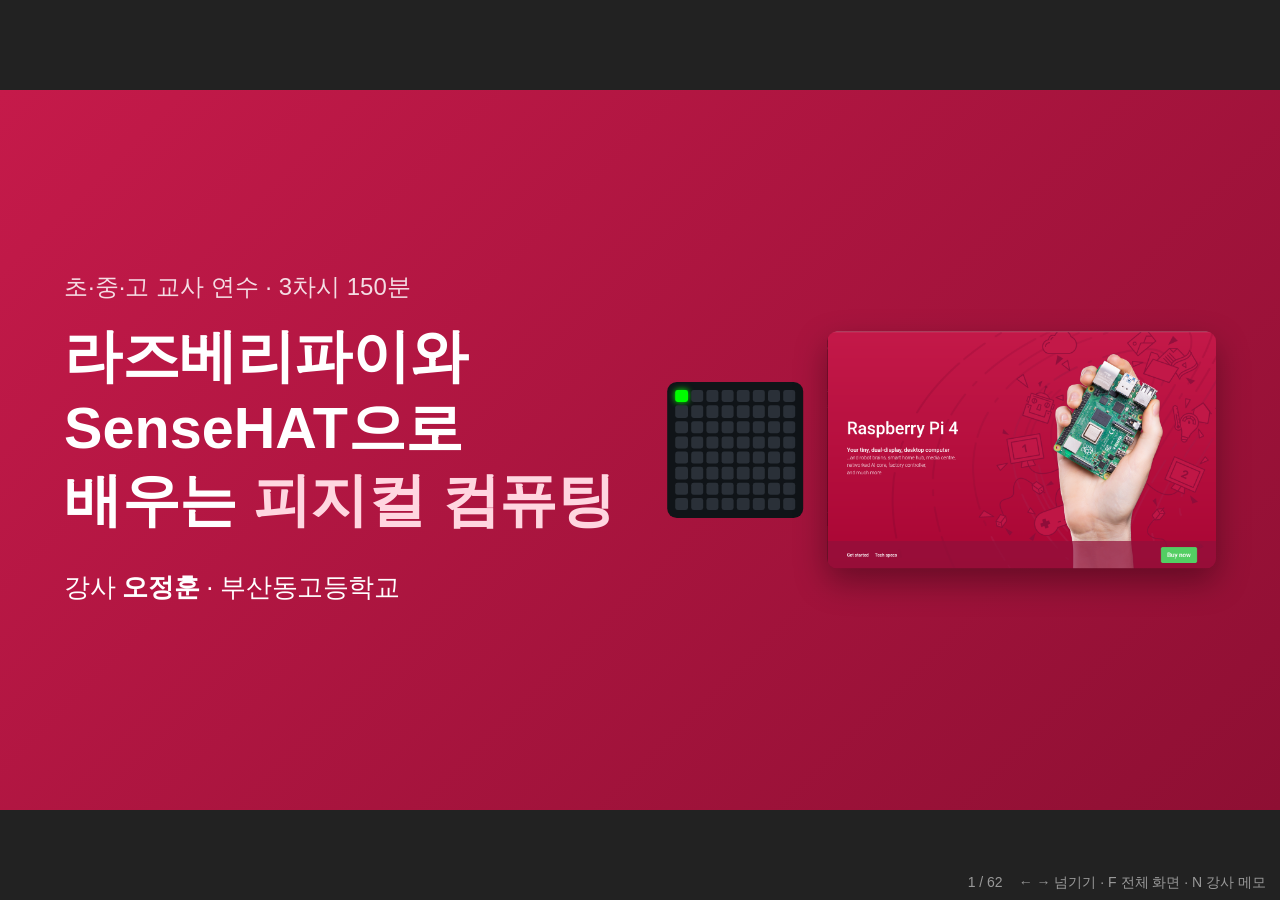
==== commit 8755048d: "슬라이드에 부록(추가 예제 12개) 추가 - 부록 구분, 한눈에 보기(LED 미리보기 카드), 예제별 Python·LED 결과 슬라이드 12장 - LED 결과는 실제 SenseHA" ====
--- a/slides/index.html
+++ b/slides/index.html
@@ -132,6 +132,19 @@
 #bar { position: fixed; right: 14px; bottom: 8px; color: #999; font-size: 14px; font-family: sans-serif; display: flex; gap: 16px; }
 body:fullscreen #bar .keys { display: none; }
 @media print { #bar { display: none; } }
+
+/* 부록: 추가 예제 */
+.minis { display: grid; grid-template-columns: repeat(6, 1fr); gap: 18px; }
+.mini { background: #fff; border-radius: 16px; padding: 12px 8px; box-shadow: 0 4px 16px rgba(0,0,0,.07); display: flex; flex-direction: column; align-items: center; gap: 8px; }
+.mini .num { background: var(--red); color: #fff; border-radius: 999px; padding: 2px 14px; font-size: 20px; font-weight: bold; }
+.mini h4 { margin: 0; font-size: 21px; text-align: center; line-height: 1.3; }
+.mini .ledrow { flex-wrap: nowrap; gap: 4px; }
+.mini .ledrow .arrow { font-size: 16px; }
+.mini .led { width: 86px; padding: 5px; gap: 2px; border-radius: 8px; }
+.mini .led i { box-shadow: none; }
+.cmp.only-py { grid-template-columns: 1.7fr .6fr; }
+.cmp.only-py pre.code { max-height: 610px; }
+.cmp .tag small { font-weight: normal; color: var(--muted); letter-spacing: 0; }
 </style>
 <script src="lib/scratchblocks.min.js"></script><script src="lib/qrcode.min.js"></script>
 </head><body>
@@ -534,7 +547,182 @@
   <p class="big">질문 있으신가요?</p><p class="who">오정훈 · 부산동고등학교</p></div>
   <div class="qrs"><div class="qr"><div class="qrcode" data-url="https://www.raspberrypi.org/teach/"></div><div class="qrlabel">재단 교사용 자료<br><small>raspberrypi.org/teach</small></div></div>
   <div class="qr"><div class="qrcode" data-url="https://www.raspberrypi.com/documentation/accessories/sense-hat.html"></div><div class="qrlabel">SenseHAT 공식 문서<br><small>raspberrypi.com</small></div></div></div>
-</div></div></section></div>
+</div></div></section><section class="slide div-slide" data-n="49"><div class="body"><div class="divider"><p>부록</p><h1>더 해 보기<br>추가 Python 예제 12개</h1></div></div></section><section class="slide " data-n="50"><header><h2>추가 예제 한눈에 보기</h2></header><div class="body"><div class="minis"><div class="mini"><div class="num">e01</div><div class="ledrow"><div class="ledbox"><div class="led"><i style="--c:rgb(248,0,0)"></i><i style="--c:rgb(248,0,0)"></i><i style="--c:rgb(248,0,0)"></i><i style="--c:rgb(248,0,0)"></i><i style="--c:rgb(248,0,0)"></i><i style="--c:rgb(248,0,0)"></i><i style="--c:rgb(248,0,0)"></i><i style="--c:rgb(248,0,0)"></i><i style="--c:rgb(248,124,0)"></i><i style="--c:rgb(248,124,0)"></i><i style="--c:rgb(248,124,0)"></i><i style="--c:rgb(248,124,0)"></i><i style="--c:rgb(248,124,0)"></i><i style="--c:rgb(248,124,0)"></i><i style="--c:rgb(248,124,0)"></i><i style="--c:rgb(248,124,0)"></i><i style="--c:rgb(248,252,0)"></i><i style="--c:rgb(248,252,0)"></i><i style="--c:rgb(248,252,0)"></i><i style="--c:rgb(248,252,0)"></i><i style="--c:rgb(248,252,0)"></i><i style="--c:rgb(248,252,0)"></i><i style="--c:rgb(248,252,0)"></i><i style="--c:rgb(248,252,0)"></i><i style="--c:rgb(0,252,0)"></i><i style="--c:rgb(0,252,0)"></i><i style="--c:rgb(0,252,0)"></i><i style="--c:rgb(0,252,0)"></i><i style="--c:rgb(0,252,0)"></i><i style="--c:rgb(0,252,0)"></i><i style="--c:rgb(0,252,0)"></i><i style="--c:rgb(0,252,0)"></i><i style="--c:rgb(0,0,248)"></i><i style="--c:rgb(0,0,248)"></i><i style="--c:rgb(0,0,248)"></i><i style="--c:rgb(0,0,248)"></i><i style="--c:rgb(0,0,248)"></i><i style="--c:rgb(0,0,248)"></i><i style="--c:rgb(0,0,248)"></i><i style="--c:rgb(0,0,248)"></i><i style="--c:rgb(72,0,128)"></i><i style="--c:rgb(72,0,128)"></i><i style="--c:rgb(72,0,128)"></i><i style="--c:rgb(72,0,128)"></i><i style="--c:rgb(72,0,128)"></i><i style="--c:rgb(72,0,128)"></i><i style="--c:rgb(72,0,128)"></i><i style="--c:rgb(72,0,128)"></i><i style="--c:rgb(144,0,208)"></i><i style="--c:rgb(144,0,208)"></i><i style="--c:rgb(144,0,208)"></i><i style="--c:rgb(144,0,208)"></i><i style="--c:rgb(144,0,208)"></i><i style="--c:rgb(144,0,208)"></i><i style="--c:rgb(144,0,208)"></i><i style="--c:rgb(144,0,208)"></i><i style="--c:rgb(248,252,248)"></i><i style="--c:rgb(248,252,248)"></i><i style="--c:rgb(248,252,248)"></i><i style="--c:rgb(248,252,248)"></i><i style="--c:rgb(248,252,248)"></i><i style="--c:rgb(248,252,248)"></i><i style="--c:rgb(248,252,248)"></i><i style="--c:rgb(248,252,248)"></i></div></div></div><h4>무지개 채우기</h4></div><div class="mini"><div class="num">e02</div><div class="ledrow"><div class="ledbox"><div class="led"><i style="--c:rgb(0,0,0)" class=off></i><i style="--c:rgb(0,0,0)" class=off></i><i style="--c:rgb(248,200,0)"></i><i style="--c:rgb(248,200,0)"></i><i style="--c:rgb(248,200,0)"></i><i style="--c:rgb(248,200,0)"></i><i style="--c:rgb(0,0,0)" class=off></i><i style="--c:rgb(0,0,0)" class=off></i><i style="--c:rgb(0,0,0)" class=off></i><i style="--c:rgb(248,200,0)"></i><i style="--c:rgb(248,200,0)"></i><i style="--c:rgb(248,200,0)"></i><i style="--c:rgb(248,200,0)"></i><i style="--c:rgb(248,200,0)"></i><i style="--c:rgb(248,200,0)"></i><i style="--c:rgb(0,0,0)" class=off></i><i style="--c:rgb(248,200,0)"></i><i style="--c:rgb(248,200,0)"></i><i style="--c:rgb(0,0,0)" class=off></i><i style="--c:rgb(248,200,0)"></i><i style="--c:rgb(248,200,0)"></i><i style="--c:rgb(0,0,0)" class=off></i><i style="--c:rgb(248,200,0)"></i><i style="--c:rgb(248,200,0)"></i><i style="--c:rgb(248,200,0)"></i><i style="--c:rgb(248,200,0)"></i><i style="--c:rgb(248,200,0)"></i><i style="--c:rgb(248,200,0)"></i><i style="--c:rgb(248,200,0)"></i><i style="--c:rgb(248,200,0)"></i><i style="--c:rgb(248,200,0)"></i><i style="--c:rgb(248,200,0)"></i><i style="--c:rgb(248,200,0)"></i><i style="--c:rgb(0,0,0)" class=off></i><i style="--c:rgb(248,200,0)"></i><i style="--c:rgb(248,200,0)"></i><i style="--c:rgb(248,200,0)"></i><i style="--c:rgb(248,200,0)"></i><i style="--c:rgb(0,0,0)" class=off></i><i style="--c:rgb(248,200,0)"></i><i style="--c:rgb(248,200,0)"></i><i style="--c:rgb(248,200,0)"></i><i style="--c:rgb(0,0,0)" class=off></i><i style="--c:rgb(0,0,0)" class=off></i><i style="--c:rgb(0,0,0)" class=off></i><i style="--c:rgb(0,0,0)" class=off></i><i style="--c:rgb(248,200,0)"></i><i style="--c:rgb(248,200,0)"></i><i style="--c:rgb(0,0,0)" class=off></i><i style="--c:rgb(248,200,0)"></i><i style="--c:rgb(248,200,0)"></i><i style="--c:rgb(248,200,0)"></i><i style="--c:rgb(248,200,0)"></i><i style="--c:rgb(248,200,0)"></i><i style="--c:rgb(248,200,0)"></i><i style="--c:rgb(0,0,0)" class=off></i><i style="--c:rgb(0,0,0)" class=off></i><i style="--c:rgb(0,0,0)" class=off></i><i style="--c:rgb(248,200,0)"></i><i style="--c:rgb(248,200,0)"></i><i style="--c:rgb(248,200,0)"></i><i style="--c:rgb(248,200,0)"></i><i style="--c:rgb(0,0,0)" class=off></i><i style="--c:rgb(0,0,0)" class=off></i></div></div></div><h4>웃는 얼굴</h4></div><div class="mini"><div class="num">e03</div><div class="ledrow"><div class="ledbox"><div class="led"><i style="--c:rgb(0,0,0)" class=off></i><i style="--c:rgb(248,0,56)"></i><i style="--c:rgb(248,0,56)"></i><i style="--c:rgb(0,0,0)" class=off></i><i style="--c:rgb(0,0,0)" class=off></i><i style="--c:rgb(248,0,56)"></i><i style="--c:rgb(248,0,56)"></i><i style="--c:rgb(0,0,0)" class=off></i><i style="--c:rgb(248,0,56)"></i><i style="--c:rgb(248,0,56)"></i><i style="--c:rgb(248,0,56)"></i><i style="--c:rgb(248,0,56)"></i><i style="--c:rgb(248,0,56)"></i><i style="--c:rgb(248,0,56)"></i><i style="--c:rgb(248,0,56)"></i><i style="--c:rgb(248,0,56)"></i><i style="--c:rgb(248,0,56)"></i><i style="--c:rgb(248,0,56)"></i><i style="--c:rgb(248,0,56)"></i><i style="--c:rgb(248,0,56)"></i><i style="--c:rgb(248,0,56)"></i><i style="--c:rgb(248,0,56)"></i><i style="--c:rgb(248,0,56)"></i><i style="--c:rgb(248,0,56)"></i><i style="--c:rgb(248,0,56)"></i><i style="--c:rgb(248,0,56)"></i><i style="--c:rgb(248,0,56)"></i><i style="--c:rgb(248,0,56)"></i><i style="--c:rgb(248,0,56)"></i><i style="--c:rgb(248,0,56)"></i><i style="--c:rgb(248,0,56)"></i><i style="--c:rgb(248,0,56)"></i><i style="--c:rgb(0,0,0)" class=off></i><i style="--c:rgb(248,0,56)"></i><i style="--c:rgb(248,0,56)"></i><i style="--c:rgb(248,0,56)"></i><i style="--c:rgb(248,0,56)"></i><i style="--c:rgb(248,0,56)"></i><i style="--c:rgb(248,0,56)"></i><i style="--c:rgb(0,0,0)" class=off></i><i style="--c:rgb(0,0,0)" class=off></i><i style="--c:rgb(0,0,0)" class=off></i><i style="--c:rgb(248,0,56)"></i><i style="--c:rgb(248,0,56)"></i><i style="--c:rgb(248,0,56)"></i><i style="--c:rgb(248,0,56)"></i><i style="--c:rgb(0,0,0)" class=off></i><i style="--c:rgb(0,0,0)" class=off></i><i style="--c:rgb(0,0,0)" class=off></i><i style="--c:rgb(0,0,0)" class=off></i><i style="--c:rgb(0,0,0)" class=off></i><i style="--c:rgb(248,0,56)"></i><i style="--c:rgb(248,0,56)"></i><i style="--c:rgb(0,0,0)" class=off></i><i style="--c:rgb(0,0,0)" class=off></i><i style="--c:rgb(0,0,0)" class=off></i><i style="--c:rgb(0,0,0)" class=off></i><i style="--c:rgb(0,0,0)" class=off></i><i style="--c:rgb(0,0,0)" class=off></i><i style="--c:rgb(0,0,0)" class=off></i><i style="--c:rgb(0,0,0)" class=off></i><i style="--c:rgb(0,0,0)" class=off></i><i style="--c:rgb(0,0,0)" class=off></i><i style="--c:rgb(0,0,0)" class=off></i></div></div><b class="arrow">→</b><div class="ledbox"><div class="led"><i style="--c:rgb(0,0,0)" class=off></i><i style="--c:rgb(0,0,0)" class=off></i><i style="--c:rgb(0,0,0)" class=off></i><i style="--c:rgb(0,0,0)" class=off></i><i style="--c:rgb(0,0,0)" class=off></i><i style="--c:rgb(0,0,0)" class=off></i><i style="--c:rgb(0,0,0)" class=off></i><i style="--c:rgb(0,0,0)" class=off></i><i style="--c:rgb(0,0,0)" class=off></i><i style="--c:rgb(0,0,0)" class=off></i><i style="--c:rgb(248,0,56)"></i><i style="--c:rgb(0,0,0)" class=off></i><i style="--c:rgb(0,0,0)" class=off></i><i style="--c:rgb(248,0,56)"></i><i style="--c:rgb(0,0,0)" class=off></i><i style="--c:rgb(0,0,0)" class=off></i><i style="--c:rgb(0,0,0)" class=off></i><i style="--c:rgb(248,0,56)"></i><i style="--c:rgb(248,0,56)"></i><i style="--c:rgb(248,0,56)"></i><i style="--c:rgb(248,0,56)"></i><i style="--c:rgb(248,0,56)"></i><i style="--c:rgb(248,0,56)"></i><i style="--c:rgb(0,0,0)" class=off></i><i style="--c:rgb(0,0,0)" class=off></i><i style="--c:rgb(248,0,56)"></i><i style="--c:rgb(248,0,56)"></i><i style="--c:rgb(248,0,56)"></i><i style="--c:rgb(248,0,56)"></i><i style="--c:rgb(248,0,56)"></i><i style="--c:rgb(248,0,56)"></i><i style="--c:rgb(0,0,0)" class=off></i><i style="--c:rgb(0,0,0)" class=off></i><i style="--c:rgb(0,0,0)" class=off></i><i style="--c:rgb(248,0,56)"></i><i style="--c:rgb(248,0,56)"></i><i style="--c:rgb(248,0,56)"></i><i style="--c:rgb(248,0,56)"></i><i style="--c:rgb(0,0,0)" class=off></i><i style="--c:rgb(0,0,0)" class=off></i><i style="--c:rgb(0,0,0)" class=off></i><i style="--c:rgb(0,0,0)" class=off></i><i style="--c:rgb(0,0,0)" class=off></i><i style="--c:rgb(248,0,56)"></i><i style="--c:rgb(248,0,56)"></i><i style="--c:rgb(0,0,0)" class=off></i><i style="--c:rgb(0,0,0)" class=off></i><i style="--c:rgb(0,0,0)" class=off></i><i style="--c:rgb(0,0,0)" class=off></i><i style="--c:rgb(0,0,0)" class=off></i><i style="--c:rgb(0,0,0)" class=off></i><i style="--c:rgb(0,0,0)" class=off></i><i style="--c:rgb(0,0,0)" class=off></i><i style="--c:rgb(0,0,0)" class=off></i><i style="--c:rgb(0,0,0)" class=off></i><i style="--c:rgb(0,0,0)" class=off></i><i style="--c:rgb(0,0,0)" class=off></i><i style="--c:rgb(0,0,0)" class=off></i><i style="--c:rgb(0,0,0)" class=off></i><i style="--c:rgb(0,0,0)" class=off></i><i style="--c:rgb(0,0,0)" class=off></i><i style="--c:rgb(0,0,0)" class=off></i><i style="--c:rgb(0,0,0)" class=off></i><i style="--c:rgb(0,0,0)" class=off></i></div></div></div><h4>두근두근 하트</h4></div><div class="mini"><div class="num">e04</div><div class="ledrow"><div class="ledbox"><div class="led"><i style="--c:rgb(0,0,0)" class=off></i><i style="--c:rgb(0,0,0)" class=off></i><i style="--c:rgb(0,0,0)" class=off></i><i style="--c:rgb(0,0,0)" class=off></i><i style="--c:rgb(0,0,0)" class=off></i><i style="--c:rgb(0,0,0)" class=off></i><i style="--c:rgb(0,0,0)" class=off></i><i style="--c:rgb(0,0,0)" class=off></i><i style="--c:rgb(0,0,0)" class=off></i><i style="--c:rgb(248,252,0)"></i><i style="--c:rgb(248,252,0)"></i><i style="--c:rgb(248,252,0)"></i><i style="--c:rgb(248,252,0)"></i><i style="--c:rgb(248,252,0)"></i><i style="--c:rgb(0,0,0)" class=off></i><i style="--c:rgb(0,0,0)" class=off></i><i style="--c:rgb(0,0,0)" class=off></i><i style="--c:rgb(0,0,0)" class=off></i><i style="--c:rgb(0,0,0)" class=off></i><i style="--c:rgb(0,0,0)" class=off></i><i style="--c:rgb(248,252,0)"></i><i style="--c:rgb(0,0,0)" class=off></i><i style="--c:rgb(0,0,0)" class=off></i><i style="--c:rgb(0,0,0)" class=off></i><i style="--c:rgb(0,0,0)" class=off></i><i style="--c:rgb(0,0,0)" class=off></i><i style="--c:rgb(0,0,0)" class=off></i><i style="--c:rgb(248,252,0)"></i><i style="--c:rgb(0,0,0)" class=off></i><i style="--c:rgb(0,0,0)" class=off></i><i style="--c:rgb(0,0,0)" class=off></i><i style="--c:rgb(0,0,0)" class=off></i><i style="--c:rgb(0,0,0)" class=off></i><i style="--c:rgb(0,0,0)" class=off></i><i style="--c:rgb(0,0,0)" class=off></i><i style="--c:rgb(0,0,0)" class=off></i><i style="--c:rgb(248,252,0)"></i><i style="--c:rgb(0,0,0)" class=off></i><i style="--c:rgb(0,0,0)" class=off></i><i style="--c:rgb(0,0,0)" class=off></i><i style="--c:rgb(0,0,0)" class=off></i><i style="--c:rgb(0,0,0)" class=off></i><i style="--c:rgb(0,0,0)" class=off></i><i style="--c:rgb(0,0,0)" class=off></i><i style="--c:rgb(0,0,0)" class=off></i><i style="--c:rgb(248,252,0)"></i><i style="--c:rgb(0,0,0)" class=off></i><i style="--c:rgb(0,0,0)" class=off></i><i style="--c:rgb(0,0,0)" class=off></i><i style="--c:rgb(248,252,0)"></i><i style="--c:rgb(0,0,0)" class=off></i><i style="--c:rgb(0,0,0)" class=off></i><i style="--c:rgb(0,0,0)" class=off></i><i style="--c:rgb(248,252,0)"></i><i style="--c:rgb(0,0,0)" class=off></i><i style="--c:rgb(0,0,0)" class=off></i><i style="--c:rgb(0,0,0)" class=off></i><i style="--c:rgb(0,0,0)" class=off></i><i style="--c:rgb(248,252,0)"></i><i style="--c:rgb(248,252,0)"></i><i style="--c:rgb(248,252,0)"></i><i style="--c:rgb(0,0,0)" class=off></i><i style="--c:rgb(0,0,0)" class=off></i><i style="--c:rgb(0,0,0)" class=off></i></div></div><b class="arrow">→</b><div class="ledbox"><div class="led"><i style="--c:rgb(0,0,0)" class=off></i><i style="--c:rgb(0,0,0)" class=off></i><i style="--c:rgb(0,0,0)" class=off></i><i style="--c:rgb(0,0,0)" class=off></i><i style="--c:rgb(0,0,0)" class=off></i><i style="--c:rgb(0,0,0)" class=off></i><i style="--c:rgb(0,0,0)" class=off></i><i style="--c:rgb(0,0,0)" class=off></i><i style="--c:rgb(0,0,0)" class=off></i><i style="--c:rgb(0,0,0)" class=off></i><i style="--c:rgb(0,252,0)"></i><i style="--c:rgb(0,252,0)"></i><i style="--c:rgb(0,252,0)"></i><i style="--c:rgb(0,0,0)" class=off></i><i style="--c:rgb(0,0,0)" class=off></i><i style="--c:rgb(0,0,0)" class=off></i><i style="--c:rgb(0,0,0)" class=off></i><i style="--c:rgb(0,252,0)"></i><i style="--c:rgb(0,0,0)" class=off></i><i style="--c:rgb(0,0,0)" class=off></i><i style="--c:rgb(0,0,0)" class=off></i><i style="--c:rgb(0,252,0)"></i><i style="--c:rgb(0,0,0)" class=off></i><i style="--c:rgb(0,0,0)" class=off></i><i style="--c:rgb(0,0,0)" class=off></i><i style="--c:rgb(0,252,0)"></i><i style="--c:rgb(0,0,0)" class=off></i><i style="--c:rgb(0,0,0)" class=off></i><i style="--c:rgb(0,0,0)" class=off></i><i style="--c:rgb(0,0,0)" class=off></i><i style="--c:rgb(0,0,0)" class=off></i><i style="--c:rgb(0,0,0)" class=off></i><i style="--c:rgb(0,0,0)" class=off></i><i style="--c:rgb(0,252,0)"></i><i style="--c:rgb(0,0,0)" class=off></i><i style="--c:rgb(0,252,0)"></i><i style="--c:rgb(0,252,0)"></i><i style="--c:rgb(0,252,0)"></i><i style="--c:rgb(0,0,0)" class=off></i><i style="--c:rgb(0,0,0)" class=off></i><i style="--c:rgb(0,0,0)" class=off></i><i style="--c:rgb(0,252,0)"></i><i style="--c:rgb(0,0,0)" class=off></i><i style="--c:rgb(0,0,0)" class=off></i><i style="--c:rgb(0,0,0)" class=off></i><i style="--c:rgb(0,252,0)"></i><i style="--c:rgb(0,0,0)" class=off></i><i style="--c:rgb(0,0,0)" class=off></i><i style="--c:rgb(0,0,0)" class=off></i><i style="--c:rgb(0,252,0)"></i><i style="--c:rgb(0,0,0)" class=off></i><i style="--c:rgb(0,0,0)" class=off></i><i style="--c:rgb(0,0,0)" class=off></i><i style="--c:rgb(0,252,0)"></i><i style="--c:rgb(0,0,0)" class=off></i><i style="--c:rgb(0,0,0)" class=off></i><i style="--c:rgb(0,0,0)" class=off></i><i style="--c:rgb(0,0,0)" class=off></i><i style="--c:rgb(0,252,0)"></i><i style="--c:rgb(0,252,0)"></i><i style="--c:rgb(0,252,0)"></i><i style="--c:rgb(0,252,0)"></i><i style="--c:rgb(0,0,0)" class=off></i><i style="--c:rgb(0,0,0)" class=off></i></div></div></div><h4>카운트다운</h4></div><div class="mini"><div class="num">e05</div><div class="ledrow"><div class="ledbox"><div class="led"><i style="--c:rgb(0,0,0)" class=off></i><i style="--c:rgb(0,0,0)" class=off></i><i style="--c:rgb(0,0,0)" class=off></i><i style="--c:rgb(0,0,0)" class=off></i><i style="--c:rgb(0,0,0)" class=off></i><i style="--c:rgb(0,0,0)" class=off></i><i style="--c:rgb(0,0,0)" class=off></i><i style="--c:rgb(0,0,0)" class=off></i><i style="--c:rgb(0,0,0)" class=off></i><i style="--c:rgb(0,0,0)" class=off></i><i style="--c:rgb(0,0,0)" class=off></i><i style="--c:rgb(0,0,0)" class=off></i><i style="--c:rgb(0,252,0)"></i><i style="--c:rgb(0,0,0)" class=off></i><i style="--c:rgb(0,0,0)" class=off></i><i style="--c:rgb(0,0,0)" class=off></i><i style="--c:rgb(0,0,0)" class=off></i><i style="--c:rgb(0,0,0)" class=off></i><i style="--c:rgb(0,0,0)" class=off></i><i style="--c:rgb(0,252,0)"></i><i style="--c:rgb(0,252,0)"></i><i style="--c:rgb(0,0,0)" class=off></i><i style="--c:rgb(0,0,0)" class=off></i><i style="--c:rgb(0,0,0)" class=off></i><i style="--c:rgb(0,0,0)" class=off></i><i style="--c:rgb(0,0,0)" class=off></i><i style="--c:rgb(0,252,0)"></i><i style="--c:rgb(0,0,0)" class=off></i><i style="--c:rgb(0,252,0)"></i><i style="--c:rgb(0,0,0)" class=off></i><i style="--c:rgb(0,0,0)" class=off></i><i style="--c:rgb(0,0,0)" class=off></i><i style="--c:rgb(0,0,0)" class=off></i><i style="--c:rgb(0,252,0)"></i><i style="--c:rgb(0,0,0)" class=off></i><i style="--c:rgb(0,0,0)" class=off></i><i style="--c:rgb(0,252,0)"></i><i style="--c:rgb(0,0,0)" class=off></i><i style="--c:rgb(0,0,0)" class=off></i><i style="--c:rgb(0,0,0)" class=off></i><i style="--c:rgb(0,0,0)" class=off></i><i style="--c:rgb(0,252,0)"></i><i style="--c:rgb(0,252,0)"></i><i style="--c:rgb(0,252,0)"></i><i style="--c:rgb(0,252,0)"></i><i style="--c:rgb(0,252,0)"></i><i style="--c:rgb(0,0,0)" class=off></i><i style="--c:rgb(0,0,0)" class=off></i><i style="--c:rgb(0,0,0)" class=off></i><i style="--c:rgb(0,0,0)" class=off></i><i style="--c:rgb(0,0,0)" class=off></i><i style="--c:rgb(0,0,0)" class=off></i><i style="--c:rgb(0,252,0)"></i><i style="--c:rgb(0,0,0)" class=off></i><i style="--c:rgb(0,0,0)" class=off></i><i style="--c:rgb(0,0,0)" class=off></i><i style="--c:rgb(0,0,0)" class=off></i><i style="--c:rgb(0,0,0)" class=off></i><i style="--c:rgb(0,0,0)" class=off></i><i style="--c:rgb(0,0,0)" class=off></i><i style="--c:rgb(0,252,0)"></i><i style="--c:rgb(0,0,0)" class=off></i><i style="--c:rgb(0,0,0)" class=off></i><i style="--c:rgb(0,0,0)" class=off></i></div></div><b class="arrow">→</b><div class="ledbox"><div class="led"><i style="--c:rgb(0,0,0)" class=off></i><i style="--c:rgb(0,0,0)" class=off></i><i style="--c:rgb(0,0,0)" class=off></i><i style="--c:rgb(0,0,0)" class=off></i><i style="--c:rgb(0,0,0)" class=off></i><i style="--c:rgb(0,0,0)" class=off></i><i style="--c:rgb(0,0,0)" class=off></i><i style="--c:rgb(0,0,0)" class=off></i><i style="--c:rgb(0,0,0)" class=off></i><i style="--c:rgb(0,252,0)"></i><i style="--c:rgb(0,252,0)"></i><i style="--c:rgb(0,0,0)" class=off></i><i style="--c:rgb(0,0,0)" class=off></i><i style="--c:rgb(0,0,0)" class=off></i><i style="--c:rgb(0,0,0)" class=off></i><i style="--c:rgb(0,0,0)" class=off></i><i style="--c:rgb(0,0,0)" class=off></i><i style="--c:rgb(0,252,0)"></i><i style="--c:rgb(0,252,0)"></i><i style="--c:rgb(0,0,0)" class=off></i><i style="--c:rgb(0,0,0)" class=off></i><i style="--c:rgb(0,252,0)"></i><i style="--c:rgb(0,0,0)" class=off></i><i style="--c:rgb(0,0,0)" class=off></i><i style="--c:rgb(0,0,0)" class=off></i><i style="--c:rgb(0,0,0)" class=off></i><i style="--c:rgb(0,0,0)" class=off></i><i style="--c:rgb(0,0,0)" class=off></i><i style="--c:rgb(0,252,0)"></i><i style="--c:rgb(0,0,0)" class=off></i><i style="--c:rgb(0,0,0)" class=off></i><i style="--c:rgb(0,0,0)" class=off></i><i style="--c:rgb(0,0,0)" class=off></i><i style="--c:rgb(0,0,0)" class=off></i><i style="--c:rgb(0,0,0)" class=off></i><i style="--c:rgb(0,252,0)"></i><i style="--c:rgb(0,0,0)" class=off></i><i style="--c:rgb(0,0,0)" class=off></i><i style="--c:rgb(0,0,0)" class=off></i><i style="--c:rgb(0,0,0)" class=off></i><i style="--c:rgb(0,0,0)" class=off></i><i style="--c:rgb(0,0,0)" class=off></i><i style="--c:rgb(0,252,0)"></i><i style="--c:rgb(0,0,0)" class=off></i><i style="--c:rgb(0,0,0)" class=off></i><i style="--c:rgb(0,0,0)" class=off></i><i style="--c:rgb(0,0,0)" class=off></i><i style="--c:rgb(0,0,0)" class=off></i><i style="--c:rgb(0,0,0)" class=off></i><i style="--c:rgb(0,252,0)"></i><i style="--c:rgb(0,0,0)" class=off></i><i style="--c:rgb(0,0,0)" class=off></i><i style="--c:rgb(0,252,0)"></i><i style="--c:rgb(0,252,0)"></i><i style="--c:rgb(0,0,0)" class=off></i><i style="--c:rgb(0,0,0)" class=off></i><i style="--c:rgb(0,0,0)" class=off></i><i style="--c:rgb(0,0,0)" class=off></i><i style="--c:rgb(0,0,0)" class=off></i><i style="--c:rgb(0,0,0)" class=off></i><i style="--c:rgb(0,252,0)"></i><i style="--c:rgb(0,252,0)"></i><i style="--c:rgb(0,0,0)" class=off></i><i style="--c:rgb(0,0,0)" class=off></i></div></div></div><h4>습도 알리미</h4></div><div class="mini"><div class="num">e06</div><div class="ledrow"><div class="ledbox"><div class="led"><i style="--c:rgb(0,0,0)" class=off></i><i style="--c:rgb(0,0,0)" class=off></i><i style="--c:rgb(0,0,0)" class=off></i><i style="--c:rgb(0,0,0)" class=off></i><i style="--c:rgb(0,0,0)" class=off></i><i style="--c:rgb(0,0,0)" class=off></i><i style="--c:rgb(0,0,0)" class=off></i><i style="--c:rgb(0,0,0)" class=off></i><i style="--c:rgb(0,0,0)" class=off></i><i style="--c:rgb(0,0,0)" class=off></i><i style="--c:rgb(0,0,0)" class=off></i><i style="--c:rgb(0,0,0)" class=off></i><i style="--c:rgb(0,0,0)" class=off></i><i style="--c:rgb(0,0,0)" class=off></i><i style="--c:rgb(0,0,0)" class=off></i><i style="--c:rgb(0,0,0)" class=off></i><i style="--c:rgb(0,0,0)" class=off></i><i style="--c:rgb(0,0,0)" class=off></i><i style="--c:rgb(0,0,0)" class=off></i><i style="--c:rgb(0,0,0)" class=off></i><i style="--c:rgb(0,0,0)" class=off></i><i style="--c:rgb(0,0,0)" class=off></i><i style="--c:rgb(0,0,0)" class=off></i><i style="--c:rgb(0,0,0)" class=off></i><i style="--c:rgb(0,0,0)" class=off></i><i style="--c:rgb(0,0,0)" class=off></i><i style="--c:rgb(0,0,0)" class=off></i><i style="--c:rgb(0,0,0)" class=off></i><i style="--c:rgb(0,0,0)" class=off></i><i style="--c:rgb(0,0,0)" class=off></i><i style="--c:rgb(0,0,0)" class=off></i><i style="--c:rgb(0,0,0)" class=off></i><i style="--c:rgb(0,0,0)" class=off></i><i style="--c:rgb(0,0,0)" class=off></i><i style="--c:rgb(0,0,0)" class=off></i><i style="--c:rgb(0,0,0)" class=off></i><i style="--c:rgb(0,0,0)" class=off></i><i style="--c:rgb(0,0,0)" class=off></i><i style="--c:rgb(0,0,0)" class=off></i><i style="--c:rgb(0,0,0)" class=off></i><i style="--c:rgb(0,0,0)" class=off></i><i style="--c:rgb(0,0,0)" class=off></i><i style="--c:rgb(0,0,0)" class=off></i><i style="--c:rgb(248,60,0)"></i><i style="--c:rgb(248,60,0)"></i><i style="--c:rgb(0,0,0)" class=off></i><i style="--c:rgb(0,0,0)" class=off></i><i style="--c:rgb(0,0,0)" class=off></i><i style="--c:rgb(0,0,0)" class=off></i><i style="--c:rgb(0,0,0)" class=off></i><i style="--c:rgb(0,0,0)" class=off></i><i style="--c:rgb(248,60,0)"></i><i style="--c:rgb(248,60,0)"></i><i style="--c:rgb(0,0,0)" class=off></i><i style="--c:rgb(0,0,0)" class=off></i><i style="--c:rgb(0,0,0)" class=off></i><i style="--c:rgb(0,0,0)" class=off></i><i style="--c:rgb(0,0,0)" class=off></i><i style="--c:rgb(0,0,0)" class=off></i><i style="--c:rgb(248,60,0)"></i><i style="--c:rgb(248,60,0)"></i><i style="--c:rgb(0,0,0)" class=off></i><i style="--c:rgb(0,0,0)" class=off></i><i style="--c:rgb(0,0,0)" class=off></i></div></div><b class="arrow">→</b><div class="ledbox"><div class="led"><i style="--c:rgb(0,0,0)" class=off></i><i style="--c:rgb(0,0,0)" class=off></i><i style="--c:rgb(0,0,0)" class=off></i><i style="--c:rgb(0,0,0)" class=off></i><i style="--c:rgb(0,0,0)" class=off></i><i style="--c:rgb(0,0,0)" class=off></i><i style="--c:rgb(0,0,0)" class=off></i><i style="--c:rgb(0,0,0)" class=off></i><i style="--c:rgb(0,0,0)" class=off></i><i style="--c:rgb(0,0,0)" class=off></i><i style="--c:rgb(0,0,0)" class=off></i><i style="--c:rgb(0,0,0)" class=off></i><i style="--c:rgb(0,0,0)" class=off></i><i style="--c:rgb(0,0,0)" class=off></i><i style="--c:rgb(0,0,0)" class=off></i><i style="--c:rgb(0,0,0)" class=off></i><i style="--c:rgb(0,0,0)" class=off></i><i style="--c:rgb(0,0,0)" class=off></i><i style="--c:rgb(0,0,0)" class=off></i><i style="--c:rgb(248,60,0)"></i><i style="--c:rgb(248,60,0)"></i><i style="--c:rgb(0,0,0)" class=off></i><i style="--c:rgb(0,0,0)" class=off></i><i style="--c:rgb(0,0,0)" class=off></i><i style="--c:rgb(0,0,0)" class=off></i><i style="--c:rgb(0,0,0)" class=off></i><i style="--c:rgb(0,0,0)" class=off></i><i style="--c:rgb(248,60,0)"></i><i style="--c:rgb(248,60,0)"></i><i style="--c:rgb(0,0,0)" class=off></i><i style="--c:rgb(0,0,0)" class=off></i><i style="--c:rgb(0,0,0)" class=off></i><i style="--c:rgb(0,0,0)" class=off></i><i style="--c:rgb(0,0,0)" class=off></i><i style="--c:rgb(0,0,0)" class=off></i><i style="--c:rgb(248,60,0)"></i><i style="--c:rgb(248,60,0)"></i><i style="--c:rgb(0,0,0)" class=off></i><i style="--c:rgb(0,0,0)" class=off></i><i style="--c:rgb(0,0,0)" class=off></i><i style="--c:rgb(0,0,0)" class=off></i><i style="--c:rgb(0,0,0)" class=off></i><i style="--c:rgb(0,0,0)" class=off></i><i style="--c:rgb(248,60,0)"></i><i style="--c:rgb(248,60,0)"></i><i style="--c:rgb(0,0,0)" class=off></i><i style="--c:rgb(0,0,0)" class=off></i><i style="--c:rgb(0,0,0)" class=off></i><i style="--c:rgb(0,0,0)" class=off></i><i style="--c:rgb(0,0,0)" class=off></i><i style="--c:rgb(0,0,0)" class=off></i><i style="--c:rgb(248,60,0)"></i><i style="--c:rgb(248,60,0)"></i><i style="--c:rgb(0,0,0)" class=off></i><i style="--c:rgb(0,0,0)" class=off></i><i style="--c:rgb(0,0,0)" class=off></i><i style="--c:rgb(0,0,0)" class=off></i><i style="--c:rgb(0,0,0)" class=off></i><i style="--c:rgb(0,0,0)" class=off></i><i style="--c:rgb(248,60,0)"></i><i style="--c:rgb(248,60,0)"></i><i style="--c:rgb(0,0,0)" class=off></i><i style="--c:rgb(0,0,0)" class=off></i><i style="--c:rgb(0,0,0)" class=off></i></div></div></div><h4>막대 온도계</h4></div><div class="mini"><div class="num">e07</div><div class="ledrow"><div class="ledbox"><div class="led"><i style="--c:rgb(0,0,0)" class=off></i><i style="--c:rgb(0,0,0)" class=off></i><i style="--c:rgb(0,0,0)" class=off></i><i style="--c:rgb(0,0,0)" class=off></i><i style="--c:rgb(0,0,0)" class=off></i><i style="--c:rgb(0,0,0)" class=off></i><i style="--c:rgb(0,0,0)" class=off></i><i style="--c:rgb(0,0,0)" class=off></i><i style="--c:rgb(0,0,0)" class=off></i><i style="--c:rgb(0,0,0)" class=off></i><i style="--c:rgb(0,0,0)" class=off></i><i style="--c:rgb(0,0,0)" class=off></i><i style="--c:rgb(0,0,0)" class=off></i><i style="--c:rgb(0,0,0)" class=off></i><i style="--c:rgb(0,0,0)" class=off></i><i style="--c:rgb(0,0,0)" class=off></i><i style="--c:rgb(0,0,0)" class=off></i><i style="--c:rgb(0,0,0)" class=off></i><i style="--c:rgb(0,0,0)" class=off></i><i style="--c:rgb(0,0,0)" class=off></i><i style="--c:rgb(0,0,0)" class=off></i><i style="--c:rgb(0,0,0)" class=off></i><i style="--c:rgb(0,0,0)" class=off></i><i style="--c:rgb(0,0,0)" class=off></i><i style="--c:rgb(0,0,0)" class=off></i><i style="--c:rgb(0,0,0)" class=off></i><i style="--c:rgb(0,0,0)" class=off></i><i style="--c:rgb(0,252,0)"></i><i style="--c:rgb(0,0,0)" class=off></i><i style="--c:rgb(0,0,0)" class=off></i><i style="--c:rgb(0,0,0)" class=off></i><i style="--c:rgb(0,0,0)" class=off></i><i style="--c:rgb(0,0,0)" class=off></i><i style="--c:rgb(0,0,0)" class=off></i><i style="--c:rgb(0,0,0)" class=off></i><i style="--c:rgb(0,0,0)" class=off></i><i style="--c:rgb(0,0,0)" class=off></i><i style="--c:rgb(0,0,0)" class=off></i><i style="--c:rgb(0,0,0)" class=off></i><i style="--c:rgb(0,0,0)" class=off></i><i style="--c:rgb(0,0,0)" class=off></i><i style="--c:rgb(0,0,0)" class=off></i><i style="--c:rgb(0,0,0)" class=off></i><i style="--c:rgb(0,0,0)" class=off></i><i style="--c:rgb(0,0,0)" class=off></i><i style="--c:rgb(0,0,0)" class=off></i><i style="--c:rgb(0,0,0)" class=off></i><i style="--c:rgb(0,0,0)" class=off></i><i style="--c:rgb(0,0,0)" class=off></i><i style="--c:rgb(0,0,0)" class=off></i><i style="--c:rgb(0,0,0)" class=off></i><i style="--c:rgb(0,0,0)" class=off></i><i style="--c:rgb(0,0,0)" class=off></i><i style="--c:rgb(0,0,0)" class=off></i><i style="--c:rgb(0,0,0)" class=off></i><i style="--c:rgb(0,0,0)" class=off></i><i style="--c:rgb(0,0,0)" class=off></i><i style="--c:rgb(0,0,0)" class=off></i><i style="--c:rgb(0,0,0)" class=off></i><i style="--c:rgb(0,0,0)" class=off></i><i style="--c:rgb(0,0,0)" class=off></i><i style="--c:rgb(0,0,0)" class=off></i><i style="--c:rgb(0,0,0)" class=off></i><i style="--c:rgb(0,0,0)" class=off></i></div></div><b class="arrow">→</b><div class="ledbox"><div class="led"><i style="--c:rgb(0,0,0)" class=off></i><i style="--c:rgb(0,0,0)" class=off></i><i style="--c:rgb(0,0,0)" class=off></i><i style="--c:rgb(0,0,0)" class=off></i><i style="--c:rgb(0,0,0)" class=off></i><i style="--c:rgb(0,0,0)" class=off></i><i style="--c:rgb(0,0,0)" class=off></i><i style="--c:rgb(0,0,0)" class=off></i><i style="--c:rgb(0,0,0)" class=off></i><i style="--c:rgb(0,0,0)" class=off></i><i style="--c:rgb(0,0,0)" class=off></i><i style="--c:rgb(0,0,0)" class=off></i><i style="--c:rgb(0,0,0)" class=off></i><i style="--c:rgb(0,0,0)" class=off></i><i style="--c:rgb(0,0,0)" class=off></i><i style="--c:rgb(0,0,0)" class=off></i><i style="--c:rgb(0,0,0)" class=off></i><i style="--c:rgb(0,0,0)" class=off></i><i style="--c:rgb(0,0,0)" class=off></i><i style="--c:rgb(0,252,0)"></i><i style="--c:rgb(0,0,0)" class=off></i><i style="--c:rgb(0,0,0)" class=off></i><i style="--c:rgb(0,0,0)" class=off></i><i style="--c:rgb(0,0,0)" class=off></i><i style="--c:rgb(0,0,0)" class=off></i><i style="--c:rgb(0,0,0)" class=off></i><i style="--c:rgb(0,0,0)" class=off></i><i style="--c:rgb(0,0,0)" class=off></i><i style="--c:rgb(0,0,0)" class=off></i><i style="--c:rgb(0,0,0)" class=off></i><i style="--c:rgb(0,0,0)" class=off></i><i style="--c:rgb(0,0,0)" class=off></i><i style="--c:rgb(0,0,0)" class=off></i><i style="--c:rgb(0,0,0)" class=off></i><i style="--c:rgb(0,0,0)" class=off></i><i style="--c:rgb(0,0,0)" class=off></i><i style="--c:rgb(0,0,0)" class=off></i><i style="--c:rgb(0,0,0)" class=off></i><i style="--c:rgb(0,0,0)" class=off></i><i style="--c:rgb(0,0,0)" class=off></i><i style="--c:rgb(0,0,0)" class=off></i><i style="--c:rgb(0,0,0)" class=off></i><i style="--c:rgb(0,0,0)" class=off></i><i style="--c:rgb(0,0,0)" class=off></i><i style="--c:rgb(0,0,0)" class=off></i><i style="--c:rgb(0,0,0)" class=off></i><i style="--c:rgb(0,0,0)" class=off></i><i style="--c:rgb(0,0,0)" class=off></i><i style="--c:rgb(0,0,0)" class=off></i><i style="--c:rgb(0,0,0)" class=off></i><i style="--c:rgb(0,0,0)" class=off></i><i style="--c:rgb(0,0,0)" class=off></i><i style="--c:rgb(0,0,0)" class=off></i><i style="--c:rgb(0,0,0)" class=off></i><i style="--c:rgb(0,0,0)" class=off></i><i style="--c:rgb(0,0,0)" class=off></i><i style="--c:rgb(0,0,0)" class=off></i><i style="--c:rgb(0,0,0)" class=off></i><i style="--c:rgb(0,0,0)" class=off></i><i style="--c:rgb(0,0,0)" class=off></i><i style="--c:rgb(0,0,0)" class=off></i><i style="--c:rgb(0,0,0)" class=off></i><i style="--c:rgb(0,0,0)" class=off></i><i style="--c:rgb(0,0,0)" class=off></i></div></div></div><h4>조이스틱으로 점 옮기기</h4></div><div class="mini"><div class="num">e08</div><div class="ledrow"><div class="ledbox"><div class="led"><i style="--c:rgb(0,0,0)" class=off></i><i style="--c:rgb(0,0,0)" class=off></i><i style="--c:rgb(0,0,0)" class=off></i><i style="--c:rgb(0,0,0)" class=off></i><i style="--c:rgb(0,0,0)" class=off></i><i style="--c:rgb(0,0,0)" class=off></i><i style="--c:rgb(0,0,0)" class=off></i><i style="--c:rgb(0,0,0)" class=off></i><i style="--c:rgb(0,0,0)" class=off></i><i style="--c:rgb(0,0,0)" class=off></i><i style="--c:rgb(0,0,0)" class=off></i><i style="--c:rgb(0,0,0)" class=off></i><i style="--c:rgb(0,0,0)" class=off></i><i style="--c:rgb(0,0,0)" class=off></i><i style="--c:rgb(0,0,0)" class=off></i><i style="--c:rgb(0,0,0)" class=off></i><i style="--c:rgb(0,0,0)" class=off></i><i style="--c:rgb(0,0,0)" class=off></i><i style="--c:rgb(0,0,0)" class=off></i><i style="--c:rgb(0,0,0)" class=off></i><i style="--c:rgb(0,0,0)" class=off></i><i style="--c:rgb(0,0,0)" class=off></i><i style="--c:rgb(0,0,0)" class=off></i><i style="--c:rgb(0,0,0)" class=off></i><i style="--c:rgb(0,0,0)" class=off></i><i style="--c:rgb(0,0,0)" class=off></i><i style="--c:rgb(0,0,0)" class=off></i><i style="--c:rgb(0,0,0)" class=off></i><i style="--c:rgb(0,0,0)" class=off></i><i style="--c:rgb(0,0,0)" class=off></i><i style="--c:rgb(0,0,0)" class=off></i><i style="--c:rgb(0,0,0)" class=off></i><i style="--c:rgb(0,0,0)" class=off></i><i style="--c:rgb(0,0,0)" class=off></i><i style="--c:rgb(0,0,0)" class=off></i><i style="--c:rgb(0,0,0)" class=off></i><i style="--c:rgb(0,0,0)" class=off></i><i style="--c:rgb(0,0,0)" class=off></i><i style="--c:rgb(0,0,0)" class=off></i><i style="--c:rgb(0,0,0)" class=off></i><i style="--c:rgb(0,0,0)" class=off></i><i style="--c:rgb(0,0,0)" class=off></i><i style="--c:rgb(0,0,0)" class=off></i><i style="--c:rgb(0,0,0)" class=off></i><i style="--c:rgb(0,0,0)" class=off></i><i style="--c:rgb(0,0,0)" class=off></i><i style="--c:rgb(0,0,0)" class=off></i><i style="--c:rgb(0,0,0)" class=off></i><i style="--c:rgb(0,0,0)" class=off></i><i style="--c:rgb(0,0,0)" class=off></i><i style="--c:rgb(0,0,0)" class=off></i><i style="--c:rgb(0,0,0)" class=off></i><i style="--c:rgb(0,0,0)" class=off></i><i style="--c:rgb(0,0,0)" class=off></i><i style="--c:rgb(0,0,0)" class=off></i><i style="--c:rgb(0,0,0)" class=off></i><i style="--c:rgb(0,0,0)" class=off></i><i style="--c:rgb(0,0,0)" class=off></i><i style="--c:rgb(0,0,0)" class=off></i><i style="--c:rgb(0,200,248)"></i><i style="--c:rgb(0,0,0)" class=off></i><i style="--c:rgb(0,0,0)" class=off></i><i style="--c:rgb(0,0,0)" class=off></i><i style="--c:rgb(0,0,0)" class=off></i></div></div><b class="arrow">→</b><div class="ledbox"><div class="led"><i style="--c:rgb(0,0,0)" class=off></i><i style="--c:rgb(0,0,0)" class=off></i><i style="--c:rgb(0,0,0)" class=off></i><i style="--c:rgb(0,0,0)" class=off></i><i style="--c:rgb(0,0,0)" class=off></i><i style="--c:rgb(0,0,0)" class=off></i><i style="--c:rgb(0,0,0)" class=off></i><i style="--c:rgb(0,0,0)" class=off></i><i style="--c:rgb(0,0,0)" class=off></i><i style="--c:rgb(0,0,0)" class=off></i><i style="--c:rgb(0,0,0)" class=off></i><i style="--c:rgb(0,0,0)" class=off></i><i style="--c:rgb(0,0,0)" class=off></i><i style="--c:rgb(0,0,0)" class=off></i><i style="--c:rgb(0,0,0)" class=off></i><i style="--c:rgb(0,0,0)" class=off></i><i style="--c:rgb(0,0,0)" class=off></i><i style="--c:rgb(0,0,0)" class=off></i><i style="--c:rgb(0,0,0)" class=off></i><i style="--c:rgb(0,0,0)" class=off></i><i style="--c:rgb(0,0,0)" class=off></i><i style="--c:rgb(0,0,0)" class=off></i><i style="--c:rgb(0,0,0)" class=off></i><i style="--c:rgb(0,0,0)" class=off></i><i style="--c:rgb(0,0,0)" class=off></i><i style="--c:rgb(0,0,0)" class=off></i><i style="--c:rgb(0,0,0)" class=off></i><i style="--c:rgb(0,0,0)" class=off></i><i style="--c:rgb(0,0,0)" class=off></i><i style="--c:rgb(0,0,0)" class=off></i><i style="--c:rgb(0,0,0)" class=off></i><i style="--c:rgb(0,0,0)" class=off></i><i style="--c:rgb(0,0,0)" class=off></i><i style="--c:rgb(0,0,0)" class=off></i><i style="--c:rgb(0,0,0)" class=off></i><i style="--c:rgb(0,0,0)" class=off></i><i style="--c:rgb(0,0,0)" class=off></i><i style="--c:rgb(0,0,0)" class=off></i><i style="--c:rgb(0,0,0)" class=off></i><i style="--c:rgb(0,0,0)" class=off></i><i style="--c:rgb(0,0,0)" class=off></i><i style="--c:rgb(0,0,0)" class=off></i><i style="--c:rgb(0,0,0)" class=off></i><i style="--c:rgb(0,0,0)" class=off></i><i style="--c:rgb(0,0,0)" class=off></i><i style="--c:rgb(0,0,0)" class=off></i><i style="--c:rgb(0,0,0)" class=off></i><i style="--c:rgb(0,0,0)" class=off></i><i style="--c:rgb(0,0,0)" class=off></i><i style="--c:rgb(0,0,0)" class=off></i><i style="--c:rgb(0,0,0)" class=off></i><i style="--c:rgb(0,0,0)" class=off></i><i style="--c:rgb(0,0,0)" class=off></i><i style="--c:rgb(0,0,0)" class=off></i><i style="--c:rgb(0,0,0)" class=off></i><i style="--c:rgb(0,0,0)" class=off></i><i style="--c:rgb(0,0,0)" class=off></i><i style="--c:rgb(0,0,0)" class=off></i><i style="--c:rgb(0,0,0)" class=off></i><i style="--c:rgb(0,0,0)" class=off></i><i style="--c:rgb(0,0,0)" class=off></i><i style="--c:rgb(0,0,0)" class=off></i><i style="--c:rgb(0,200,248)"></i><i style="--c:rgb(0,0,0)" class=off></i></div></div></div><h4>구슬 굴리기</h4></div><div class="mini"><div class="num">e09</div><div class="ledrow"><div class="ledbox"><div class="led"><i style="--c:rgb(0,0,0)" class=off></i><i style="--c:rgb(0,0,0)" class=off></i><i style="--c:rgb(0,0,0)" class=off></i><i style="--c:rgb(0,0,0)" class=off></i><i style="--c:rgb(0,0,0)" class=off></i><i style="--c:rgb(0,0,0)" class=off></i><i style="--c:rgb(0,0,0)" class=off></i><i style="--c:rgb(0,0,0)" class=off></i><i style="--c:rgb(0,0,0)" class=off></i><i style="--c:rgb(0,0,0)" class=off></i><i style="--c:rgb(248,252,248)"></i><i style="--c:rgb(248,252,248)"></i><i style="--c:rgb(248,252,248)"></i><i style="--c:rgb(0,0,0)" class=off></i><i style="--c:rgb(0,0,0)" class=off></i><i style="--c:rgb(0,0,0)" class=off></i><i style="--c:rgb(0,0,0)" class=off></i><i style="--c:rgb(248,252,248)"></i><i style="--c:rgb(0,0,0)" class=off></i><i style="--c:rgb(0,0,0)" class=off></i><i style="--c:rgb(0,0,0)" class=off></i><i style="--c:rgb(248,252,248)"></i><i style="--c:rgb(0,0,0)" class=off></i><i style="--c:rgb(0,0,0)" class=off></i><i style="--c:rgb(0,0,0)" class=off></i><i style="--c:rgb(0,0,0)" class=off></i><i style="--c:rgb(0,0,0)" class=off></i><i style="--c:rgb(0,0,0)" class=off></i><i style="--c:rgb(0,0,0)" class=off></i><i style="--c:rgb(248,252,248)"></i><i style="--c:rgb(0,0,0)" class=off></i><i style="--c:rgb(0,0,0)" class=off></i><i style="--c:rgb(0,0,0)" class=off></i><i style="--c:rgb(0,0,0)" class=off></i><i style="--c:rgb(0,0,0)" class=off></i><i style="--c:rgb(0,0,0)" class=off></i><i style="--c:rgb(248,252,248)"></i><i style="--c:rgb(0,0,0)" class=off></i><i style="--c:rgb(0,0,0)" class=off></i><i style="--c:rgb(0,0,0)" class=off></i><i style="--c:rgb(0,0,0)" class=off></i><i style="--c:rgb(0,0,0)" class=off></i><i style="--c:rgb(0,0,0)" class=off></i><i style="--c:rgb(248,252,248)"></i><i style="--c:rgb(0,0,0)" class=off></i><i style="--c:rgb(0,0,0)" class=off></i><i style="--c:rgb(0,0,0)" class=off></i><i style="--c:rgb(0,0,0)" class=off></i><i style="--c:rgb(0,0,0)" class=off></i><i style="--c:rgb(0,0,0)" class=off></i><i style="--c:rgb(0,0,0)" class=off></i><i style="--c:rgb(0,0,0)" class=off></i><i style="--c:rgb(0,0,0)" class=off></i><i style="--c:rgb(0,0,0)" class=off></i><i style="--c:rgb(0,0,0)" class=off></i><i style="--c:rgb(0,0,0)" class=off></i><i style="--c:rgb(0,0,0)" class=off></i><i style="--c:rgb(0,0,0)" class=off></i><i style="--c:rgb(0,0,0)" class=off></i><i style="--c:rgb(248,252,248)"></i><i style="--c:rgb(0,0,0)" class=off></i><i style="--c:rgb(0,0,0)" class=off></i><i style="--c:rgb(0,0,0)" class=off></i><i style="--c:rgb(0,0,0)" class=off></i></div></div><b class="arrow">→</b><div class="ledbox"><div class="led"><i style="--c:rgb(0,0,0)" class=off></i><i style="--c:rgb(0,0,0)" class=off></i><i style="--c:rgb(0,0,0)" class=off></i><i style="--c:rgb(0,0,0)" class=off></i><i style="--c:rgb(0,0,0)" class=off></i><i style="--c:rgb(0,0,0)" class=off></i><i style="--c:rgb(0,0,0)" class=off></i><i style="--c:rgb(0,0,0)" class=off></i><i style="--c:rgb(0,0,0)" class=off></i><i style="--c:rgb(248,252,0)"></i><i style="--c:rgb(248,252,0)"></i><i style="--c:rgb(248,252,0)"></i><i style="--c:rgb(248,252,0)"></i><i style="--c:rgb(248,252,0)"></i><i style="--c:rgb(0,0,0)" class=off></i><i style="--c:rgb(0,0,0)" class=off></i><i style="--c:rgb(0,0,0)" class=off></i><i style="--c:rgb(248,252,0)"></i><i style="--c:rgb(0,0,0)" class=off></i><i style="--c:rgb(0,0,0)" class=off></i><i style="--c:rgb(0,0,0)" class=off></i><i style="--c:rgb(0,0,0)" class=off></i><i style="--c:rgb(0,0,0)" class=off></i><i style="--c:rgb(0,0,0)" class=off></i><i style="--c:rgb(0,0,0)" class=off></i><i style="--c:rgb(248,252,0)"></i><i style="--c:rgb(248,252,0)"></i><i style="--c:rgb(248,252,0)"></i><i style="--c:rgb(248,252,0)"></i><i style="--c:rgb(0,0,0)" class=off></i><i style="--c:rgb(0,0,0)" class=off></i><i style="--c:rgb(0,0,0)" class=off></i><i style="--c:rgb(0,0,0)" class=off></i><i style="--c:rgb(0,0,0)" class=off></i><i style="--c:rgb(0,0,0)" class=off></i><i style="--c:rgb(0,0,0)" class=off></i><i style="--c:rgb(0,0,0)" class=off></i><i style="--c:rgb(248,252,0)"></i><i style="--c:rgb(0,0,0)" class=off></i><i style="--c:rgb(0,0,0)" class=off></i><i style="--c:rgb(0,0,0)" class=off></i><i style="--c:rgb(0,0,0)" class=off></i><i style="--c:rgb(0,0,0)" class=off></i><i style="--c:rgb(0,0,0)" class=off></i><i style="--c:rgb(0,0,0)" class=off></i><i style="--c:rgb(248,252,0)"></i><i style="--c:rgb(0,0,0)" class=off></i><i style="--c:rgb(0,0,0)" class=off></i><i style="--c:rgb(0,0,0)" class=off></i><i style="--c:rgb(248,252,0)"></i><i style="--c:rgb(0,0,0)" class=off></i><i style="--c:rgb(0,0,0)" class=off></i><i style="--c:rgb(0,0,0)" class=off></i><i style="--c:rgb(248,252,0)"></i><i style="--c:rgb(0,0,0)" class=off></i><i style="--c:rgb(0,0,0)" class=off></i><i style="--c:rgb(0,0,0)" class=off></i><i style="--c:rgb(0,0,0)" class=off></i><i style="--c:rgb(248,252,0)"></i><i style="--c:rgb(248,252,0)"></i><i style="--c:rgb(248,252,0)"></i><i style="--c:rgb(0,0,0)" class=off></i><i style="--c:rgb(0,0,0)" class=off></i><i style="--c:rgb(0,0,0)" class=off></i></div></div></div><h4>흔들면 주사위</h4></div><div class="mini"><div class="num">e10</div><div class="ledrow"><div class="ledbox"><div class="led"><i style="--c:rgb(0,252,0)"></i><i style="--c:rgb(0,252,0)"></i><i style="--c:rgb(0,252,0)"></i><i style="--c:rgb(0,252,0)"></i><i style="--c:rgb(0,252,0)"></i><i style="--c:rgb(0,252,0)"></i><i style="--c:rgb(0,252,0)"></i><i style="--c:rgb(0,252,0)"></i><i style="--c:rgb(0,252,0)"></i><i style="--c:rgb(0,252,0)"></i><i style="--c:rgb(0,252,0)"></i><i style="--c:rgb(0,252,0)"></i><i style="--c:rgb(0,252,0)"></i><i style="--c:rgb(0,252,0)"></i><i style="--c:rgb(0,252,0)"></i><i style="--c:rgb(0,252,0)"></i><i style="--c:rgb(0,252,0)"></i><i style="--c:rgb(0,252,0)"></i><i style="--c:rgb(0,252,0)"></i><i style="--c:rgb(0,252,0)"></i><i style="--c:rgb(0,252,0)"></i><i style="--c:rgb(0,252,0)"></i><i style="--c:rgb(0,252,0)"></i><i style="--c:rgb(0,252,0)"></i><i style="--c:rgb(0,252,0)"></i><i style="--c:rgb(0,252,0)"></i><i style="--c:rgb(0,252,0)"></i><i style="--c:rgb(0,252,0)"></i><i style="--c:rgb(0,252,0)"></i><i style="--c:rgb(0,252,0)"></i><i style="--c:rgb(0,252,0)"></i><i style="--c:rgb(0,252,0)"></i><i style="--c:rgb(0,252,0)"></i><i style="--c:rgb(0,252,0)"></i><i style="--c:rgb(0,252,0)"></i><i style="--c:rgb(0,252,0)"></i><i style="--c:rgb(0,252,0)"></i><i style="--c:rgb(0,252,0)"></i><i style="--c:rgb(0,252,0)"></i><i style="--c:rgb(0,252,0)"></i><i style="--c:rgb(0,252,0)"></i><i style="--c:rgb(0,252,0)"></i><i style="--c:rgb(0,252,0)"></i><i style="--c:rgb(0,252,0)"></i><i style="--c:rgb(0,252,0)"></i><i style="--c:rgb(0,252,0)"></i><i style="--c:rgb(0,252,0)"></i><i style="--c:rgb(0,252,0)"></i><i style="--c:rgb(0,252,0)"></i><i style="--c:rgb(0,252,0)"></i><i style="--c:rgb(0,252,0)"></i><i style="--c:rgb(0,252,0)"></i><i style="--c:rgb(0,252,0)"></i><i style="--c:rgb(0,252,0)"></i><i style="--c:rgb(0,252,0)"></i><i style="--c:rgb(0,252,0)"></i><i style="--c:rgb(0,252,0)"></i><i style="--c:rgb(0,252,0)"></i><i style="--c:rgb(0,252,0)"></i><i style="--c:rgb(0,252,0)"></i><i style="--c:rgb(0,252,0)"></i><i style="--c:rgb(0,252,0)"></i><i style="--c:rgb(0,252,0)"></i><i style="--c:rgb(0,252,0)"></i></div></div><b class="arrow">→</b><div class="ledbox"><div class="led"><i style="--c:rgb(0,0,0)" class=off></i><i style="--c:rgb(0,0,0)" class=off></i><i style="--c:rgb(0,0,0)" class=off></i><i style="--c:rgb(0,0,0)" class=off></i><i style="--c:rgb(0,0,0)" class=off></i><i style="--c:rgb(0,0,0)" class=off></i><i style="--c:rgb(0,0,0)" class=off></i><i style="--c:rgb(0,0,0)" class=off></i><i style="--c:rgb(0,0,0)" class=off></i><i style="--c:rgb(248,252,248)"></i><i style="--c:rgb(248,252,248)"></i><i style="--c:rgb(248,252,248)"></i><i style="--c:rgb(248,252,248)"></i><i style="--c:rgb(248,252,248)"></i><i style="--c:rgb(0,0,0)" class=off></i><i style="--c:rgb(0,0,0)" class=off></i><i style="--c:rgb(0,0,0)" class=off></i><i style="--c:rgb(0,0,0)" class=off></i><i style="--c:rgb(0,0,0)" class=off></i><i style="--c:rgb(0,0,0)" class=off></i><i style="--c:rgb(248,252,248)"></i><i style="--c:rgb(0,0,0)" class=off></i><i style="--c:rgb(0,0,0)" class=off></i><i style="--c:rgb(0,0,0)" class=off></i><i style="--c:rgb(0,0,0)" class=off></i><i style="--c:rgb(0,0,0)" class=off></i><i style="--c:rgb(0,0,0)" class=off></i><i style="--c:rgb(248,252,248)"></i><i style="--c:rgb(0,0,0)" class=off></i><i style="--c:rgb(0,0,0)" class=off></i><i style="--c:rgb(0,0,0)" class=off></i><i style="--c:rgb(0,0,0)" class=off></i><i style="--c:rgb(0,0,0)" class=off></i><i style="--c:rgb(0,0,0)" class=off></i><i style="--c:rgb(0,0,0)" class=off></i><i style="--c:rgb(0,0,0)" class=off></i><i style="--c:rgb(248,252,248)"></i><i style="--c:rgb(0,0,0)" class=off></i><i style="--c:rgb(0,0,0)" class=off></i><i style="--c:rgb(0,0,0)" class=off></i><i style="--c:rgb(0,0,0)" class=off></i><i style="--c:rgb(0,0,0)" class=off></i><i style="--c:rgb(0,0,0)" class=off></i><i style="--c:rgb(0,0,0)" class=off></i><i style="--c:rgb(0,0,0)" class=off></i><i style="--c:rgb(248,252,248)"></i><i style="--c:rgb(0,0,0)" class=off></i><i style="--c:rgb(0,0,0)" class=off></i><i style="--c:rgb(0,0,0)" class=off></i><i style="--c:rgb(248,252,248)"></i><i style="--c:rgb(0,0,0)" class=off></i><i style="--c:rgb(0,0,0)" class=off></i><i style="--c:rgb(0,0,0)" class=off></i><i style="--c:rgb(248,252,248)"></i><i style="--c:rgb(0,0,0)" class=off></i><i style="--c:rgb(0,0,0)" class=off></i><i style="--c:rgb(0,0,0)" class=off></i><i style="--c:rgb(0,0,0)" class=off></i><i style="--c:rgb(248,252,248)"></i><i style="--c:rgb(248,252,248)"></i><i style="--c:rgb(248,252,248)"></i><i style="--c:rgb(0,0,0)" class=off></i><i style="--c:rgb(0,0,0)" class=off></i><i style="--c:rgb(0,0,0)" class=off></i></div></div></div><h4>반응 속도 게임</h4></div><div class="mini"><div class="num">e11</div><div class="ledrow"><div class="ledbox"><div class="led"><i style="--c:rgb(0,252,0)"></i><i style="--c:rgb(0,252,0)"></i><i style="--c:rgb(0,252,0)"></i><i style="--c:rgb(0,252,0)"></i><i style="--c:rgb(0,0,0)" class=off></i><i style="--c:rgb(0,0,0)" class=off></i><i style="--c:rgb(0,0,0)" class=off></i><i style="--c:rgb(0,0,0)" class=off></i><i style="--c:rgb(0,0,0)" class=off></i><i style="--c:rgb(0,0,0)" class=off></i><i style="--c:rgb(0,0,0)" class=off></i><i style="--c:rgb(0,0,0)" class=off></i><i style="--c:rgb(0,0,0)" class=off></i><i style="--c:rgb(0,0,0)" class=off></i><i style="--c:rgb(0,0,0)" class=off></i><i style="--c:rgb(0,0,0)" class=off></i><i style="--c:rgb(0,0,0)" class=off></i><i style="--c:rgb(0,0,0)" class=off></i><i style="--c:rgb(0,0,0)" class=off></i><i style="--c:rgb(0,0,0)" class=off></i><i style="--c:rgb(0,0,0)" class=off></i><i style="--c:rgb(0,0,0)" class=off></i><i style="--c:rgb(0,0,0)" class=off></i><i style="--c:rgb(0,0,0)" class=off></i><i style="--c:rgb(0,0,0)" class=off></i><i style="--c:rgb(0,0,0)" class=off></i><i style="--c:rgb(0,0,0)" class=off></i><i style="--c:rgb(0,0,0)" class=off></i><i style="--c:rgb(0,0,0)" class=off></i><i style="--c:rgb(0,0,0)" class=off></i><i style="--c:rgb(0,0,0)" class=off></i><i style="--c:rgb(0,0,0)" class=off></i><i style="--c:rgb(0,0,0)" class=off></i><i style="--c:rgb(0,0,0)" class=off></i><i style="--c:rgb(0,0,0)" class=off></i><i style="--c:rgb(0,0,0)" class=off></i><i style="--c:rgb(0,0,0)" class=off></i><i style="--c:rgb(0,0,0)" class=off></i><i style="--c:rgb(0,0,0)" class=off></i><i style="--c:rgb(0,0,0)" class=off></i><i style="--c:rgb(0,0,0)" class=off></i><i style="--c:rgb(0,0,0)" class=off></i><i style="--c:rgb(0,0,0)" class=off></i><i style="--c:rgb(0,0,0)" class=off></i><i style="--c:rgb(0,0,0)" class=off></i><i style="--c:rgb(0,0,0)" class=off></i><i style="--c:rgb(0,0,0)" class=off></i><i style="--c:rgb(0,0,0)" class=off></i><i style="--c:rgb(0,0,0)" class=off></i><i style="--c:rgb(0,0,0)" class=off></i><i style="--c:rgb(0,0,0)" class=off></i><i style="--c:rgb(0,0,0)" class=off></i><i style="--c:rgb(0,0,0)" class=off></i><i style="--c:rgb(0,0,0)" class=off></i><i style="--c:rgb(0,0,0)" class=off></i><i style="--c:rgb(0,0,0)" class=off></i><i style="--c:rgb(0,0,0)" class=off></i><i style="--c:rgb(0,0,0)" class=off></i><i style="--c:rgb(0,0,0)" class=off></i><i style="--c:rgb(0,0,0)" class=off></i><i style="--c:rgb(0,0,0)" class=off></i><i style="--c:rgb(0,0,0)" class=off></i><i style="--c:rgb(0,0,0)" class=off></i><i style="--c:rgb(0,0,0)" class=off></i></div></div><b class="arrow">→</b><div class="ledbox"><div class="led"><i style="--c:rgb(0,0,0)" class=off></i><i style="--c:rgb(0,0,0)" class=off></i><i style="--c:rgb(0,0,0)" class=off></i><i style="--c:rgb(0,0,0)" class=off></i><i style="--c:rgb(0,0,0)" class=off></i><i style="--c:rgb(0,0,0)" class=off></i><i style="--c:rgb(0,0,0)" class=off></i><i style="--c:rgb(0,0,0)" class=off></i><i style="--c:rgb(0,0,0)" class=off></i><i style="--c:rgb(0,0,0)" class=off></i><i style="--c:rgb(248,252,248)"></i><i style="--c:rgb(248,252,248)"></i><i style="--c:rgb(248,252,248)"></i><i style="--c:rgb(248,252,248)"></i><i style="--c:rgb(0,0,0)" class=off></i><i style="--c:rgb(0,0,0)" class=off></i><i style="--c:rgb(0,0,0)" class=off></i><i style="--c:rgb(248,252,248)"></i><i style="--c:rgb(0,0,0)" class=off></i><i style="--c:rgb(0,0,0)" class=off></i><i style="--c:rgb(0,0,0)" class=off></i><i style="--c:rgb(0,0,0)" class=off></i><i style="--c:rgb(0,0,0)" class=off></i><i style="--c:rgb(0,0,0)" class=off></i><i style="--c:rgb(0,0,0)" class=off></i><i style="--c:rgb(248,252,248)"></i><i style="--c:rgb(0,0,0)" class=off></i><i style="--c:rgb(0,0,0)" class=off></i><i style="--c:rgb(0,0,0)" class=off></i><i style="--c:rgb(0,0,0)" class=off></i><i style="--c:rgb(0,0,0)" class=off></i><i style="--c:rgb(0,0,0)" class=off></i><i style="--c:rgb(0,0,0)" class=off></i><i style="--c:rgb(0,0,0)" class=off></i><i style="--c:rgb(248,252,248)"></i><i style="--c:rgb(248,252,248)"></i><i style="--c:rgb(248,252,248)"></i><i style="--c:rgb(0,0,0)" class=off></i><i style="--c:rgb(0,0,0)" class=off></i><i style="--c:rgb(0,0,0)" class=off></i><i style="--c:rgb(0,0,0)" class=off></i><i style="--c:rgb(0,0,0)" class=off></i><i style="--c:rgb(0,0,0)" class=off></i><i style="--c:rgb(0,0,0)" class=off></i><i style="--c:rgb(0,0,0)" class=off></i><i style="--c:rgb(248,252,248)"></i><i style="--c:rgb(0,0,0)" class=off></i><i style="--c:rgb(0,0,0)" class=off></i><i style="--c:rgb(0,0,0)" class=off></i><i style="--c:rgb(0,0,0)" class=off></i><i style="--c:rgb(0,0,0)" class=off></i><i style="--c:rgb(0,0,0)" class=off></i><i style="--c:rgb(0,0,0)" class=off></i><i style="--c:rgb(248,252,248)"></i><i style="--c:rgb(0,0,0)" class=off></i><i style="--c:rgb(0,0,0)" class=off></i><i style="--c:rgb(0,0,0)" class=off></i><i style="--c:rgb(248,252,248)"></i><i style="--c:rgb(248,252,248)"></i><i style="--c:rgb(248,252,248)"></i><i style="--c:rgb(248,252,248)"></i><i style="--c:rgb(0,0,0)" class=off></i><i style="--c:rgb(0,0,0)" class=off></i><i style="--c:rgb(0,0,0)" class=off></i></div></div></div><h4>환경 기록기</h4></div><div class="mini"><div class="num">e12</div><div class="ledrow"><div class="ledbox"><div class="led"><i style="--c:rgb(0,0,0)" class=off></i><i style="--c:rgb(0,0,0)" class=off></i><i style="--c:rgb(0,0,0)" class=off></i><i style="--c:rgb(0,0,0)" class=off></i><i style="--c:rgb(0,0,0)" class=off></i><i style="--c:rgb(0,0,0)" class=off></i><i style="--c:rgb(0,0,0)" class=off></i><i style="--c:rgb(0,0,0)" class=off></i><i style="--c:rgb(0,0,0)" class=off></i><i style="--c:rgb(248,0,0)"></i><i style="--c:rgb(248,0,0)"></i><i style="--c:rgb(248,0,0)"></i><i style="--c:rgb(248,0,0)"></i><i style="--c:rgb(0,0,0)" class=off></i><i style="--c:rgb(0,0,0)" class=off></i><i style="--c:rgb(0,0,0)" class=off></i><i style="--c:rgb(0,0,0)" class=off></i><i style="--c:rgb(248,0,0)"></i><i style="--c:rgb(0,0,0)" class=off></i><i style="--c:rgb(0,0,0)" class=off></i><i style="--c:rgb(0,0,0)" class=off></i><i style="--c:rgb(248,0,0)"></i><i style="--c:rgb(0,0,0)" class=off></i><i style="--c:rgb(0,0,0)" class=off></i><i style="--c:rgb(0,0,0)" class=off></i><i style="--c:rgb(248,0,0)"></i><i style="--c:rgb(0,0,0)" class=off></i><i style="--c:rgb(0,0,0)" class=off></i><i style="--c:rgb(0,0,0)" class=off></i><i style="--c:rgb(248,0,0)"></i><i style="--c:rgb(0,0,0)" class=off></i><i style="--c:rgb(0,0,0)" class=off></i><i style="--c:rgb(0,0,0)" class=off></i><i style="--c:rgb(248,0,0)"></i><i style="--c:rgb(248,0,0)"></i><i style="--c:rgb(248,0,0)"></i><i style="--c:rgb(248,0,0)"></i><i style="--c:rgb(0,0,0)" class=off></i><i style="--c:rgb(0,0,0)" class=off></i><i style="--c:rgb(0,0,0)" class=off></i><i style="--c:rgb(0,0,0)" class=off></i><i style="--c:rgb(248,0,0)"></i><i style="--c:rgb(0,0,0)" class=off></i><i style="--c:rgb(248,0,0)"></i><i style="--c:rgb(0,0,0)" class=off></i><i style="--c:rgb(0,0,0)" class=off></i><i style="--c:rgb(0,0,0)" class=off></i><i style="--c:rgb(0,0,0)" class=off></i><i style="--c:rgb(0,0,0)" class=off></i><i style="--c:rgb(248,0,0)"></i><i style="--c:rgb(0,0,0)" class=off></i><i style="--c:rgb(0,0,0)" class=off></i><i style="--c:rgb(248,0,0)"></i><i style="--c:rgb(0,0,0)" class=off></i><i style="--c:rgb(0,0,0)" class=off></i><i style="--c:rgb(0,0,0)" class=off></i><i style="--c:rgb(0,0,0)" class=off></i><i style="--c:rgb(248,0,0)"></i><i style="--c:rgb(0,0,0)" class=off></i><i style="--c:rgb(0,0,0)" class=off></i><i style="--c:rgb(0,0,0)" class=off></i><i style="--c:rgb(248,0,0)"></i><i style="--c:rgb(0,0,0)" class=off></i><i style="--c:rgb(0,0,0)" class=off></i></div></div><b class="arrow">→</b><div class="ledbox"><div class="led"><i style="--c:rgb(0,0,0)" class=off></i><i style="--c:rgb(0,0,0)" class=off></i><i style="--c:rgb(0,0,0)" class=off></i><i style="--c:rgb(0,0,0)" class=off></i><i style="--c:rgb(0,0,0)" class=off></i><i style="--c:rgb(0,0,0)" class=off></i><i style="--c:rgb(0,0,0)" class=off></i><i style="--c:rgb(0,0,0)" class=off></i><i style="--c:rgb(0,0,0)" class=off></i><i style="--c:rgb(0,0,248)"></i><i style="--c:rgb(0,0,248)"></i><i style="--c:rgb(0,0,248)"></i><i style="--c:rgb(0,0,248)"></i><i style="--c:rgb(0,0,0)" class=off></i><i style="--c:rgb(0,0,0)" class=off></i><i style="--c:rgb(0,0,0)" class=off></i><i style="--c:rgb(0,0,0)" class=off></i><i style="--c:rgb(0,0,248)"></i><i style="--c:rgb(0,0,0)" class=off></i><i style="--c:rgb(0,0,0)" class=off></i><i style="--c:rgb(0,0,0)" class=off></i><i style="--c:rgb(0,0,248)"></i><i style="--c:rgb(0,0,0)" class=off></i><i style="--c:rgb(0,0,0)" class=off></i><i style="--c:rgb(0,0,0)" class=off></i><i style="--c:rgb(0,0,248)"></i><i style="--c:rgb(0,0,0)" class=off></i><i style="--c:rgb(0,0,0)" class=off></i><i style="--c:rgb(0,0,0)" class=off></i><i style="--c:rgb(0,0,248)"></i><i style="--c:rgb(0,0,0)" class=off></i><i style="--c:rgb(0,0,0)" class=off></i><i style="--c:rgb(0,0,0)" class=off></i><i style="--c:rgb(0,0,248)"></i><i style="--c:rgb(0,0,248)"></i><i style="--c:rgb(0,0,248)"></i><i style="--c:rgb(0,0,248)"></i><i style="--c:rgb(0,0,0)" class=off></i><i style="--c:rgb(0,0,0)" class=off></i><i style="--c:rgb(0,0,0)" class=off></i><i style="--c:rgb(0,0,0)" class=off></i><i style="--c:rgb(0,0,248)"></i><i style="--c:rgb(0,0,0)" class=off></i><i style="--c:rgb(0,0,0)" class=off></i><i style="--c:rgb(0,0,0)" class=off></i><i style="--c:rgb(0,0,248)"></i><i style="--c:rgb(0,0,0)" class=off></i><i style="--c:rgb(0,0,0)" class=off></i><i style="--c:rgb(0,0,0)" class=off></i><i style="--c:rgb(0,0,248)"></i><i style="--c:rgb(0,0,0)" class=off></i><i style="--c:rgb(0,0,0)" class=off></i><i style="--c:rgb(0,0,0)" class=off></i><i style="--c:rgb(0,0,248)"></i><i style="--c:rgb(0,0,0)" class=off></i><i style="--c:rgb(0,0,0)" class=off></i><i style="--c:rgb(0,0,0)" class=off></i><i style="--c:rgb(0,0,248)"></i><i style="--c:rgb(0,0,248)"></i><i style="--c:rgb(0,0,248)"></i><i style="--c:rgb(0,0,248)"></i><i style="--c:rgb(0,0,0)" class=off></i><i style="--c:rgb(0,0,0)" class=off></i><i style="--c:rgb(0,0,0)" class=off></i></div></div></div><h4>색 이름 맞히기</h4></div></div><p class="note">파일 위치: <code>code/python/extra/</code> · 모두 첫 네 줄(회전·지우기)로 시작</p></div></section><section class="slide " data-n="51"><header><h2>e01 · 무지개 채우기</h2></header><div class="body"><div class="cmp only-py">
+  <div class="col py"><div class="tag">Python <small>(첫 네 줄 생략)</small></div><pre class="code"><code>from time import sleep
+
+colors = [(255, 0, 0), (255, 127, 0), (255, 255, 0), (0, 255, 0),
+          (0, 0, 255), (75, 0, 130), (148, 0, 211), (255, 255, 255)]
+
+for y in range(8):
+    for x in range(8):
+        sense.set_pixel(x, y, colors[y])   # 줄마다 다른 색
+        sleep(0.03)</code></pre></div>
+  <div class="col out"><div class="tag">LED 결과</div><div class="ledrow"><div class="ledbox"><div class="led"><i style="--c:rgb(248,0,0)"></i><i style="--c:rgb(248,0,0)"></i><i style="--c:rgb(248,0,0)"></i><i style="--c:rgb(248,0,0)"></i><i style="--c:rgb(248,0,0)"></i><i style="--c:rgb(248,0,0)"></i><i style="--c:rgb(248,0,0)"></i><i style="--c:rgb(248,0,0)"></i><i style="--c:rgb(248,124,0)"></i><i style="--c:rgb(248,124,0)"></i><i style="--c:rgb(248,124,0)"></i><i style="--c:rgb(248,124,0)"></i><i style="--c:rgb(248,124,0)"></i><i style="--c:rgb(248,124,0)"></i><i style="--c:rgb(248,124,0)"></i><i style="--c:rgb(248,124,0)"></i><i style="--c:rgb(248,252,0)"></i><i style="--c:rgb(248,252,0)"></i><i style="--c:rgb(248,252,0)"></i><i style="--c:rgb(248,252,0)"></i><i style="--c:rgb(248,252,0)"></i><i style="--c:rgb(248,252,0)"></i><i style="--c:rgb(248,252,0)"></i><i style="--c:rgb(248,252,0)"></i><i style="--c:rgb(0,252,0)"></i><i style="--c:rgb(0,252,0)"></i><i style="--c:rgb(0,252,0)"></i><i style="--c:rgb(0,252,0)"></i><i style="--c:rgb(0,252,0)"></i><i style="--c:rgb(0,252,0)"></i><i style="--c:rgb(0,252,0)"></i><i style="--c:rgb(0,252,0)"></i><i style="--c:rgb(0,0,248)"></i><i style="--c:rgb(0,0,248)"></i><i style="--c:rgb(0,0,248)"></i><i style="--c:rgb(0,0,248)"></i><i style="--c:rgb(0,0,248)"></i><i style="--c:rgb(0,0,248)"></i><i style="--c:rgb(0,0,248)"></i><i style="--c:rgb(0,0,248)"></i><i style="--c:rgb(72,0,128)"></i><i style="--c:rgb(72,0,128)"></i><i style="--c:rgb(72,0,128)"></i><i style="--c:rgb(72,0,128)"></i><i style="--c:rgb(72,0,128)"></i><i style="--c:rgb(72,0,128)"></i><i style="--c:rgb(72,0,128)"></i><i style="--c:rgb(72,0,128)"></i><i style="--c:rgb(144,0,208)"></i><i style="--c:rgb(144,0,208)"></i><i style="--c:rgb(144,0,208)"></i><i style="--c:rgb(144,0,208)"></i><i style="--c:rgb(144,0,208)"></i><i style="--c:rgb(144,0,208)"></i><i style="--c:rgb(144,0,208)"></i><i style="--c:rgb(144,0,208)"></i><i style="--c:rgb(248,252,248)"></i><i style="--c:rgb(248,252,248)"></i><i style="--c:rgb(248,252,248)"></i><i style="--c:rgb(248,252,248)"></i><i style="--c:rgb(248,252,248)"></i><i style="--c:rgb(248,252,248)"></i><i style="--c:rgb(248,252,248)"></i><i style="--c:rgb(248,252,248)"></i></div></div></div></div>
+</div><div class="concept"><span>새로 나오는 것</span> 이중 for와 리스트</div></div></section><section class="slide " data-n="52"><header><h2>e02 · 웃는 얼굴</h2></header><div class="body"><div class="cmp only-py">
+  <div class="col py"><div class="tag">Python <small>(첫 네 줄 생략)</small></div><pre class="code"><code>Y = (255, 200, 0)   # 노랑
+O = (0, 0, 0)       # 꺼짐
+
+face = [
+    O, O, Y, Y, Y, Y, O, O,
+    O, Y, Y, Y, Y, Y, Y, O,
+    Y, Y, O, Y, Y, O, Y, Y,
+    Y, Y, Y, Y, Y, Y, Y, Y,
+    Y, O, Y, Y, Y, Y, O, Y,
+    Y, Y, O, O, O, O, Y, Y,
+    O, Y, Y, Y, Y, Y, Y, O,
+    O, O, Y, Y, Y, Y, O, O,
+]
+sense.set_pixels(face)</code></pre></div>
+  <div class="col out"><div class="tag">LED 결과</div><div class="ledrow"><div class="ledbox"><div class="led"><i style="--c:rgb(0,0,0)" class=off></i><i style="--c:rgb(0,0,0)" class=off></i><i style="--c:rgb(248,200,0)"></i><i style="--c:rgb(248,200,0)"></i><i style="--c:rgb(248,200,0)"></i><i style="--c:rgb(248,200,0)"></i><i style="--c:rgb(0,0,0)" class=off></i><i style="--c:rgb(0,0,0)" class=off></i><i style="--c:rgb(0,0,0)" class=off></i><i style="--c:rgb(248,200,0)"></i><i style="--c:rgb(248,200,0)"></i><i style="--c:rgb(248,200,0)"></i><i style="--c:rgb(248,200,0)"></i><i style="--c:rgb(248,200,0)"></i><i style="--c:rgb(248,200,0)"></i><i style="--c:rgb(0,0,0)" class=off></i><i style="--c:rgb(248,200,0)"></i><i style="--c:rgb(248,200,0)"></i><i style="--c:rgb(0,0,0)" class=off></i><i style="--c:rgb(248,200,0)"></i><i style="--c:rgb(248,200,0)"></i><i style="--c:rgb(0,0,0)" class=off></i><i style="--c:rgb(248,200,0)"></i><i style="--c:rgb(248,200,0)"></i><i style="--c:rgb(248,200,0)"></i><i style="--c:rgb(248,200,0)"></i><i style="--c:rgb(248,200,0)"></i><i style="--c:rgb(248,200,0)"></i><i style="--c:rgb(248,200,0)"></i><i style="--c:rgb(248,200,0)"></i><i style="--c:rgb(248,200,0)"></i><i style="--c:rgb(248,200,0)"></i><i style="--c:rgb(248,200,0)"></i><i style="--c:rgb(0,0,0)" class=off></i><i style="--c:rgb(248,200,0)"></i><i style="--c:rgb(248,200,0)"></i><i style="--c:rgb(248,200,0)"></i><i style="--c:rgb(248,200,0)"></i><i style="--c:rgb(0,0,0)" class=off></i><i style="--c:rgb(248,200,0)"></i><i style="--c:rgb(248,200,0)"></i><i style="--c:rgb(248,200,0)"></i><i style="--c:rgb(0,0,0)" class=off></i><i style="--c:rgb(0,0,0)" class=off></i><i style="--c:rgb(0,0,0)" class=off></i><i style="--c:rgb(0,0,0)" class=off></i><i style="--c:rgb(248,200,0)"></i><i style="--c:rgb(248,200,0)"></i><i style="--c:rgb(0,0,0)" class=off></i><i style="--c:rgb(248,200,0)"></i><i style="--c:rgb(248,200,0)"></i><i style="--c:rgb(248,200,0)"></i><i style="--c:rgb(248,200,0)"></i><i style="--c:rgb(248,200,0)"></i><i style="--c:rgb(248,200,0)"></i><i style="--c:rgb(0,0,0)" class=off></i><i style="--c:rgb(0,0,0)" class=off></i><i style="--c:rgb(0,0,0)" class=off></i><i style="--c:rgb(248,200,0)"></i><i style="--c:rgb(248,200,0)"></i><i style="--c:rgb(248,200,0)"></i><i style="--c:rgb(248,200,0)"></i><i style="--c:rgb(0,0,0)" class=off></i><i style="--c:rgb(0,0,0)" class=off></i></div></div></div></div>
+</div><div class="concept"><span>새로 나오는 것</span> set_pixels로 64칸을 한 번에 그리기</div></div></section><section class="slide " data-n="53"><header><h2>e03 · 두근두근 하트</h2></header><div class="body"><div class="cmp only-py">
+  <div class="col py"><div class="tag">Python <small>(첫 네 줄 생략)</small></div><pre class="code"><code>from time import sleep
+
+R = (255, 0, 60)
+O = (0, 0, 0)
+
+big = [ … 8줄 × 8칸 그림 (전체는 파일에) … ]
+small = [ … 8줄 × 8칸 그림 (전체는 파일에) … ]
+
+for i in range(5):
+    sense.set_pixels(big)
+    sleep(0.4)
+    sense.set_pixels(small)
+    sleep(0.4)
+sense.clear()</code></pre></div>
+  <div class="col out"><div class="tag">LED 결과</div><div class="ledrow"><div class="ledbox"><div class="led"><i style="--c:rgb(0,0,0)" class=off></i><i style="--c:rgb(248,0,56)"></i><i style="--c:rgb(248,0,56)"></i><i style="--c:rgb(0,0,0)" class=off></i><i style="--c:rgb(0,0,0)" class=off></i><i style="--c:rgb(248,0,56)"></i><i style="--c:rgb(248,0,56)"></i><i style="--c:rgb(0,0,0)" class=off></i><i style="--c:rgb(248,0,56)"></i><i style="--c:rgb(248,0,56)"></i><i style="--c:rgb(248,0,56)"></i><i style="--c:rgb(248,0,56)"></i><i style="--c:rgb(248,0,56)"></i><i style="--c:rgb(248,0,56)"></i><i style="--c:rgb(248,0,56)"></i><i style="--c:rgb(248,0,56)"></i><i style="--c:rgb(248,0,56)"></i><i style="--c:rgb(248,0,56)"></i><i style="--c:rgb(248,0,56)"></i><i style="--c:rgb(248,0,56)"></i><i style="--c:rgb(248,0,56)"></i><i style="--c:rgb(248,0,56)"></i><i style="--c:rgb(248,0,56)"></i><i style="--c:rgb(248,0,56)"></i><i style="--c:rgb(248,0,56)"></i><i style="--c:rgb(248,0,56)"></i><i style="--c:rgb(248,0,56)"></i><i style="--c:rgb(248,0,56)"></i><i style="--c:rgb(248,0,56)"></i><i style="--c:rgb(248,0,56)"></i><i style="--c:rgb(248,0,56)"></i><i style="--c:rgb(248,0,56)"></i><i style="--c:rgb(0,0,0)" class=off></i><i style="--c:rgb(248,0,56)"></i><i style="--c:rgb(248,0,56)"></i><i style="--c:rgb(248,0,56)"></i><i style="--c:rgb(248,0,56)"></i><i style="--c:rgb(248,0,56)"></i><i style="--c:rgb(248,0,56)"></i><i style="--c:rgb(0,0,0)" class=off></i><i style="--c:rgb(0,0,0)" class=off></i><i style="--c:rgb(0,0,0)" class=off></i><i style="--c:rgb(248,0,56)"></i><i style="--c:rgb(248,0,56)"></i><i style="--c:rgb(248,0,56)"></i><i style="--c:rgb(248,0,56)"></i><i style="--c:rgb(0,0,0)" class=off></i><i style="--c:rgb(0,0,0)" class=off></i><i style="--c:rgb(0,0,0)" class=off></i><i style="--c:rgb(0,0,0)" class=off></i><i style="--c:rgb(0,0,0)" class=off></i><i style="--c:rgb(248,0,56)"></i><i style="--c:rgb(248,0,56)"></i><i style="--c:rgb(0,0,0)" class=off></i><i style="--c:rgb(0,0,0)" class=off></i><i style="--c:rgb(0,0,0)" class=off></i><i style="--c:rgb(0,0,0)" class=off></i><i style="--c:rgb(0,0,0)" class=off></i><i style="--c:rgb(0,0,0)" class=off></i><i style="--c:rgb(0,0,0)" class=off></i><i style="--c:rgb(0,0,0)" class=off></i><i style="--c:rgb(0,0,0)" class=off></i><i style="--c:rgb(0,0,0)" class=off></i><i style="--c:rgb(0,0,0)" class=off></i></div><span>크게</span></div><b class="arrow">→</b><div class="ledbox"><div class="led"><i style="--c:rgb(0,0,0)" class=off></i><i style="--c:rgb(0,0,0)" class=off></i><i style="--c:rgb(0,0,0)" class=off></i><i style="--c:rgb(0,0,0)" class=off></i><i style="--c:rgb(0,0,0)" class=off></i><i style="--c:rgb(0,0,0)" class=off></i><i style="--c:rgb(0,0,0)" class=off></i><i style="--c:rgb(0,0,0)" class=off></i><i style="--c:rgb(0,0,0)" class=off></i><i style="--c:rgb(0,0,0)" class=off></i><i style="--c:rgb(248,0,56)"></i><i style="--c:rgb(0,0,0)" class=off></i><i style="--c:rgb(0,0,0)" class=off></i><i style="--c:rgb(248,0,56)"></i><i style="--c:rgb(0,0,0)" class=off></i><i style="--c:rgb(0,0,0)" class=off></i><i style="--c:rgb(0,0,0)" class=off></i><i style="--c:rgb(248,0,56)"></i><i style="--c:rgb(248,0,56)"></i><i style="--c:rgb(248,0,56)"></i><i style="--c:rgb(248,0,56)"></i><i style="--c:rgb(248,0,56)"></i><i style="--c:rgb(248,0,56)"></i><i style="--c:rgb(0,0,0)" class=off></i><i style="--c:rgb(0,0,0)" class=off></i><i style="--c:rgb(248,0,56)"></i><i style="--c:rgb(248,0,56)"></i><i style="--c:rgb(248,0,56)"></i><i style="--c:rgb(248,0,56)"></i><i style="--c:rgb(248,0,56)"></i><i style="--c:rgb(248,0,56)"></i><i style="--c:rgb(0,0,0)" class=off></i><i style="--c:rgb(0,0,0)" class=off></i><i style="--c:rgb(0,0,0)" class=off></i><i style="--c:rgb(248,0,56)"></i><i style="--c:rgb(248,0,56)"></i><i style="--c:rgb(248,0,56)"></i><i style="--c:rgb(248,0,56)"></i><i style="--c:rgb(0,0,0)" class=off></i><i style="--c:rgb(0,0,0)" class=off></i><i style="--c:rgb(0,0,0)" class=off></i><i style="--c:rgb(0,0,0)" class=off></i><i style="--c:rgb(0,0,0)" class=off></i><i style="--c:rgb(248,0,56)"></i><i style="--c:rgb(248,0,56)"></i><i style="--c:rgb(0,0,0)" class=off></i><i style="--c:rgb(0,0,0)" class=off></i><i style="--c:rgb(0,0,0)" class=off></i><i style="--c:rgb(0,0,0)" class=off></i><i style="--c:rgb(0,0,0)" class=off></i><i style="--c:rgb(0,0,0)" class=off></i><i style="--c:rgb(0,0,0)" class=off></i><i style="--c:rgb(0,0,0)" class=off></i><i style="--c:rgb(0,0,0)" class=off></i><i style="--c:rgb(0,0,0)" class=off></i><i style="--c:rgb(0,0,0)" class=off></i><i style="--c:rgb(0,0,0)" class=off></i><i style="--c:rgb(0,0,0)" class=off></i><i style="--c:rgb(0,0,0)" class=off></i><i style="--c:rgb(0,0,0)" class=off></i><i style="--c:rgb(0,0,0)" class=off></i><i style="--c:rgb(0,0,0)" class=off></i><i style="--c:rgb(0,0,0)" class=off></i><i style="--c:rgb(0,0,0)" class=off></i></div><span>작게</span></div></div></div>
+</div><div class="concept"><span>새로 나오는 것</span> 그림 두 개를 번갈아 보여 주기</div></div></section><section class="slide " data-n="54"><header><h2>e04 · 카운트다운</h2></header><div class="body"><div class="cmp only-py">
+  <div class="col py"><div class="tag">Python <small>(첫 네 줄 생략)</small></div><pre class="code"><code>from time import sleep
+
+for n in range(5, 0, -1):      # 5, 4, 3, 2, 1
+    sense.show_letter(str(n), text_colour=(255, 255, 0))
+    sleep(1)
+sense.show_message(&quot;GO!&quot;, text_colour=(0, 255, 0))</code></pre></div>
+  <div class="col out"><div class="tag">LED 결과</div><div class="ledrow"><div class="ledbox"><div class="led"><i style="--c:rgb(0,0,0)" class=off></i><i style="--c:rgb(0,0,0)" class=off></i><i style="--c:rgb(0,0,0)" class=off></i><i style="--c:rgb(0,0,0)" class=off></i><i style="--c:rgb(0,0,0)" class=off></i><i style="--c:rgb(0,0,0)" class=off></i><i style="--c:rgb(0,0,0)" class=off></i><i style="--c:rgb(0,0,0)" class=off></i><i style="--c:rgb(0,0,0)" class=off></i><i style="--c:rgb(248,252,0)"></i><i style="--c:rgb(248,252,0)"></i><i style="--c:rgb(248,252,0)"></i><i style="--c:rgb(248,252,0)"></i><i style="--c:rgb(248,252,0)"></i><i style="--c:rgb(0,0,0)" class=off></i><i style="--c:rgb(0,0,0)" class=off></i><i style="--c:rgb(0,0,0)" class=off></i><i style="--c:rgb(0,0,0)" class=off></i><i style="--c:rgb(0,0,0)" class=off></i><i style="--c:rgb(0,0,0)" class=off></i><i style="--c:rgb(248,252,0)"></i><i style="--c:rgb(0,0,0)" class=off></i><i style="--c:rgb(0,0,0)" class=off></i><i style="--c:rgb(0,0,0)" class=off></i><i style="--c:rgb(0,0,0)" class=off></i><i style="--c:rgb(0,0,0)" class=off></i><i style="--c:rgb(0,0,0)" class=off></i><i style="--c:rgb(248,252,0)"></i><i style="--c:rgb(0,0,0)" class=off></i><i style="--c:rgb(0,0,0)" class=off></i><i style="--c:rgb(0,0,0)" class=off></i><i style="--c:rgb(0,0,0)" class=off></i><i style="--c:rgb(0,0,0)" class=off></i><i style="--c:rgb(0,0,0)" class=off></i><i style="--c:rgb(0,0,0)" class=off></i><i style="--c:rgb(0,0,0)" class=off></i><i style="--c:rgb(248,252,0)"></i><i style="--c:rgb(0,0,0)" class=off></i><i style="--c:rgb(0,0,0)" class=off></i><i style="--c:rgb(0,0,0)" class=off></i><i style="--c:rgb(0,0,0)" class=off></i><i style="--c:rgb(0,0,0)" class=off></i><i style="--c:rgb(0,0,0)" class=off></i><i style="--c:rgb(0,0,0)" class=off></i><i style="--c:rgb(0,0,0)" class=off></i><i style="--c:rgb(248,252,0)"></i><i style="--c:rgb(0,0,0)" class=off></i><i style="--c:rgb(0,0,0)" class=off></i><i style="--c:rgb(0,0,0)" class=off></i><i style="--c:rgb(248,252,0)"></i><i style="--c:rgb(0,0,0)" class=off></i><i style="--c:rgb(0,0,0)" class=off></i><i style="--c:rgb(0,0,0)" class=off></i><i style="--c:rgb(248,252,0)"></i><i style="--c:rgb(0,0,0)" class=off></i><i style="--c:rgb(0,0,0)" class=off></i><i style="--c:rgb(0,0,0)" class=off></i><i style="--c:rgb(0,0,0)" class=off></i><i style="--c:rgb(248,252,0)"></i><i style="--c:rgb(248,252,0)"></i><i style="--c:rgb(248,252,0)"></i><i style="--c:rgb(0,0,0)" class=off></i><i style="--c:rgb(0,0,0)" class=off></i><i style="--c:rgb(0,0,0)" class=off></i></div><span>5 → 1</span></div><b class="arrow">→</b><div class="ledbox"><div class="led"><i style="--c:rgb(0,0,0)" class=off></i><i style="--c:rgb(0,0,0)" class=off></i><i style="--c:rgb(0,0,0)" class=off></i><i style="--c:rgb(0,0,0)" class=off></i><i style="--c:rgb(0,0,0)" class=off></i><i style="--c:rgb(0,0,0)" class=off></i><i style="--c:rgb(0,0,0)" class=off></i><i style="--c:rgb(0,0,0)" class=off></i><i style="--c:rgb(0,0,0)" class=off></i><i style="--c:rgb(0,0,0)" class=off></i><i style="--c:rgb(0,252,0)"></i><i style="--c:rgb(0,252,0)"></i><i style="--c:rgb(0,252,0)"></i><i style="--c:rgb(0,0,0)" class=off></i><i style="--c:rgb(0,0,0)" class=off></i><i style="--c:rgb(0,0,0)" class=off></i><i style="--c:rgb(0,0,0)" class=off></i><i style="--c:rgb(0,252,0)"></i><i style="--c:rgb(0,0,0)" class=off></i><i style="--c:rgb(0,0,0)" class=off></i><i style="--c:rgb(0,0,0)" class=off></i><i style="--c:rgb(0,252,0)"></i><i style="--c:rgb(0,0,0)" class=off></i><i style="--c:rgb(0,0,0)" class=off></i><i style="--c:rgb(0,0,0)" class=off></i><i style="--c:rgb(0,252,0)"></i><i style="--c:rgb(0,0,0)" class=off></i><i style="--c:rgb(0,0,0)" class=off></i><i style="--c:rgb(0,0,0)" class=off></i><i style="--c:rgb(0,0,0)" class=off></i><i style="--c:rgb(0,0,0)" class=off></i><i style="--c:rgb(0,0,0)" class=off></i><i style="--c:rgb(0,0,0)" class=off></i><i style="--c:rgb(0,252,0)"></i><i style="--c:rgb(0,0,0)" class=off></i><i style="--c:rgb(0,252,0)"></i><i style="--c:rgb(0,252,0)"></i><i style="--c:rgb(0,252,0)"></i><i style="--c:rgb(0,0,0)" class=off></i><i style="--c:rgb(0,0,0)" class=off></i><i style="--c:rgb(0,0,0)" class=off></i><i style="--c:rgb(0,252,0)"></i><i style="--c:rgb(0,0,0)" class=off></i><i style="--c:rgb(0,0,0)" class=off></i><i style="--c:rgb(0,0,0)" class=off></i><i style="--c:rgb(0,252,0)"></i><i style="--c:rgb(0,0,0)" class=off></i><i style="--c:rgb(0,0,0)" class=off></i><i style="--c:rgb(0,0,0)" class=off></i><i style="--c:rgb(0,252,0)"></i><i style="--c:rgb(0,0,0)" class=off></i><i style="--c:rgb(0,0,0)" class=off></i><i style="--c:rgb(0,0,0)" class=off></i><i style="--c:rgb(0,252,0)"></i><i style="--c:rgb(0,0,0)" class=off></i><i style="--c:rgb(0,0,0)" class=off></i><i style="--c:rgb(0,0,0)" class=off></i><i style="--c:rgb(0,0,0)" class=off></i><i style="--c:rgb(0,252,0)"></i><i style="--c:rgb(0,252,0)"></i><i style="--c:rgb(0,252,0)"></i><i style="--c:rgb(0,252,0)"></i><i style="--c:rgb(0,0,0)" class=off></i><i style="--c:rgb(0,0,0)" class=off></i></div><span>GO!</span></div></div></div>
+</div><div class="concept"><span>새로 나오는 것</span> range를 거꾸로 세기</div></div></section><section class="slide " data-n="55"><header><h2>e05 · 습도 알리미</h2></header><div class="body"><div class="cmp only-py">
+  <div class="col py"><div class="tag">Python <small>(첫 네 줄 생략)</small></div><pre class="code"><code>from time import sleep
+
+while True:
+    h = sense.get_humidity()
+    if h &gt; 60:
+        color = (0, 0, 255)      # 습함: 파랑
+    elif h &lt; 30:
+        color = (255, 128, 0)    # 건조: 주황
+    else:
+        color = (0, 255, 0)      # 알맞음: 초록
+    sense.show_message(str(round(h)) + &quot;%&quot;, text_colour=color)
+    sleep(1)</code></pre></div>
+  <div class="col out"><div class="tag">LED 결과</div><div class="ledrow"><div class="ledbox"><div class="led"><i style="--c:rgb(0,0,0)" class=off></i><i style="--c:rgb(0,0,0)" class=off></i><i style="--c:rgb(0,0,0)" class=off></i><i style="--c:rgb(0,0,0)" class=off></i><i style="--c:rgb(0,0,0)" class=off></i><i style="--c:rgb(0,0,0)" class=off></i><i style="--c:rgb(0,0,0)" class=off></i><i style="--c:rgb(0,0,0)" class=off></i><i style="--c:rgb(0,0,0)" class=off></i><i style="--c:rgb(0,0,0)" class=off></i><i style="--c:rgb(0,0,0)" class=off></i><i style="--c:rgb(0,0,0)" class=off></i><i style="--c:rgb(0,252,0)"></i><i style="--c:rgb(0,0,0)" class=off></i><i style="--c:rgb(0,0,0)" class=off></i><i style="--c:rgb(0,0,0)" class=off></i><i style="--c:rgb(0,0,0)" class=off></i><i style="--c:rgb(0,0,0)" class=off></i><i style="--c:rgb(0,0,0)" class=off></i><i style="--c:rgb(0,252,0)"></i><i style="--c:rgb(0,252,0)"></i><i style="--c:rgb(0,0,0)" class=off></i><i style="--c:rgb(0,0,0)" class=off></i><i style="--c:rgb(0,0,0)" class=off></i><i style="--c:rgb(0,0,0)" class=off></i><i style="--c:rgb(0,0,0)" class=off></i><i style="--c:rgb(0,252,0)"></i><i style="--c:rgb(0,0,0)" class=off></i><i style="--c:rgb(0,252,0)"></i><i style="--c:rgb(0,0,0)" class=off></i><i style="--c:rgb(0,0,0)" class=off></i><i style="--c:rgb(0,0,0)" class=off></i><i style="--c:rgb(0,0,0)" class=off></i><i style="--c:rgb(0,252,0)"></i><i style="--c:rgb(0,0,0)" class=off></i><i style="--c:rgb(0,0,0)" class=off></i><i style="--c:rgb(0,252,0)"></i><i style="--c:rgb(0,0,0)" class=off></i><i style="--c:rgb(0,0,0)" class=off></i><i style="--c:rgb(0,0,0)" class=off></i><i style="--c:rgb(0,0,0)" class=off></i><i style="--c:rgb(0,252,0)"></i><i style="--c:rgb(0,252,0)"></i><i style="--c:rgb(0,252,0)"></i><i style="--c:rgb(0,252,0)"></i><i style="--c:rgb(0,252,0)"></i><i style="--c:rgb(0,0,0)" class=off></i><i style="--c:rgb(0,0,0)" class=off></i><i style="--c:rgb(0,0,0)" class=off></i><i style="--c:rgb(0,0,0)" class=off></i><i style="--c:rgb(0,0,0)" class=off></i><i style="--c:rgb(0,0,0)" class=off></i><i style="--c:rgb(0,252,0)"></i><i style="--c:rgb(0,0,0)" class=off></i><i style="--c:rgb(0,0,0)" class=off></i><i style="--c:rgb(0,0,0)" class=off></i><i style="--c:rgb(0,0,0)" class=off></i><i style="--c:rgb(0,0,0)" class=off></i><i style="--c:rgb(0,0,0)" class=off></i><i style="--c:rgb(0,0,0)" class=off></i><i style="--c:rgb(0,252,0)"></i><i style="--c:rgb(0,0,0)" class=off></i><i style="--c:rgb(0,0,0)" class=off></i><i style="--c:rgb(0,0,0)" class=off></i></div><span>예: 43%</span></div><b class="arrow">→</b><div class="ledbox"><div class="led"><i style="--c:rgb(0,0,0)" class=off></i><i style="--c:rgb(0,0,0)" class=off></i><i style="--c:rgb(0,0,0)" class=off></i><i style="--c:rgb(0,0,0)" class=off></i><i style="--c:rgb(0,0,0)" class=off></i><i style="--c:rgb(0,0,0)" class=off></i><i style="--c:rgb(0,0,0)" class=off></i><i style="--c:rgb(0,0,0)" class=off></i><i style="--c:rgb(0,0,0)" class=off></i><i style="--c:rgb(0,252,0)"></i><i style="--c:rgb(0,252,0)"></i><i style="--c:rgb(0,0,0)" class=off></i><i style="--c:rgb(0,0,0)" class=off></i><i style="--c:rgb(0,0,0)" class=off></i><i style="--c:rgb(0,0,0)" class=off></i><i style="--c:rgb(0,0,0)" class=off></i><i style="--c:rgb(0,0,0)" class=off></i><i style="--c:rgb(0,252,0)"></i><i style="--c:rgb(0,252,0)"></i><i style="--c:rgb(0,0,0)" class=off></i><i style="--c:rgb(0,0,0)" class=off></i><i style="--c:rgb(0,252,0)"></i><i style="--c:rgb(0,0,0)" class=off></i><i style="--c:rgb(0,0,0)" class=off></i><i style="--c:rgb(0,0,0)" class=off></i><i style="--c:rgb(0,0,0)" class=off></i><i style="--c:rgb(0,0,0)" class=off></i><i style="--c:rgb(0,0,0)" class=off></i><i style="--c:rgb(0,252,0)"></i><i style="--c:rgb(0,0,0)" class=off></i><i style="--c:rgb(0,0,0)" class=off></i><i style="--c:rgb(0,0,0)" class=off></i><i style="--c:rgb(0,0,0)" class=off></i><i style="--c:rgb(0,0,0)" class=off></i><i style="--c:rgb(0,0,0)" class=off></i><i style="--c:rgb(0,252,0)"></i><i style="--c:rgb(0,0,0)" class=off></i><i style="--c:rgb(0,0,0)" class=off></i><i style="--c:rgb(0,0,0)" class=off></i><i style="--c:rgb(0,0,0)" class=off></i><i style="--c:rgb(0,0,0)" class=off></i><i style="--c:rgb(0,0,0)" class=off></i><i style="--c:rgb(0,252,0)"></i><i style="--c:rgb(0,0,0)" class=off></i><i style="--c:rgb(0,0,0)" class=off></i><i style="--c:rgb(0,0,0)" class=off></i><i style="--c:rgb(0,0,0)" class=off></i><i style="--c:rgb(0,0,0)" class=off></i><i style="--c:rgb(0,0,0)" class=off></i><i style="--c:rgb(0,252,0)"></i><i style="--c:rgb(0,0,0)" class=off></i><i style="--c:rgb(0,0,0)" class=off></i><i style="--c:rgb(0,252,0)"></i><i style="--c:rgb(0,252,0)"></i><i style="--c:rgb(0,0,0)" class=off></i><i style="--c:rgb(0,0,0)" class=off></i><i style="--c:rgb(0,0,0)" class=off></i><i style="--c:rgb(0,0,0)" class=off></i><i style="--c:rgb(0,0,0)" class=off></i><i style="--c:rgb(0,0,0)" class=off></i><i style="--c:rgb(0,252,0)"></i><i style="--c:rgb(0,252,0)"></i><i style="--c:rgb(0,0,0)" class=off></i><i style="--c:rgb(0,0,0)" class=off></i></div><span></span></div></div></div>
+</div><div class="concept"><span>새로 나오는 것</span> 습도에 따라 색 바꾸기</div></div></section><section class="slide " data-n="56"><header><h2>e06 · 막대 온도계</h2></header><div class="body"><div class="cmp only-py">
+  <div class="col py"><div class="tag">Python <small>(첫 네 줄 생략)</small></div><pre class="code"><code>from time import sleep
+
+while True:
+    t = sense.get_temperature()
+    height = int((t - 20) / 20 * 8)     # 20℃ → 0칸, 40℃ → 8칸
+    height = max(0, min(8, height))     # 0~8 사이로 자르기
+    sense.clear()
+    for y in range(8 - height, 8):      # 아래부터 채우기
+        for x in range(3, 5):
+            sense.set_pixel(x, y, (255, 60, 0))
+    print(round(t, 1), &quot;℃&quot;)
+    sleep(1)</code></pre></div>
+  <div class="col out"><div class="tag">LED 결과</div><div class="ledrow"><div class="ledbox"><div class="led"><i style="--c:rgb(0,0,0)" class=off></i><i style="--c:rgb(0,0,0)" class=off></i><i style="--c:rgb(0,0,0)" class=off></i><i style="--c:rgb(0,0,0)" class=off></i><i style="--c:rgb(0,0,0)" class=off></i><i style="--c:rgb(0,0,0)" class=off></i><i style="--c:rgb(0,0,0)" class=off></i><i style="--c:rgb(0,0,0)" class=off></i><i style="--c:rgb(0,0,0)" class=off></i><i style="--c:rgb(0,0,0)" class=off></i><i style="--c:rgb(0,0,0)" class=off></i><i style="--c:rgb(0,0,0)" class=off></i><i style="--c:rgb(0,0,0)" class=off></i><i style="--c:rgb(0,0,0)" class=off></i><i style="--c:rgb(0,0,0)" class=off></i><i style="--c:rgb(0,0,0)" class=off></i><i style="--c:rgb(0,0,0)" class=off></i><i style="--c:rgb(0,0,0)" class=off></i><i style="--c:rgb(0,0,0)" class=off></i><i style="--c:rgb(0,0,0)" class=off></i><i style="--c:rgb(0,0,0)" class=off></i><i style="--c:rgb(0,0,0)" class=off></i><i style="--c:rgb(0,0,0)" class=off></i><i style="--c:rgb(0,0,0)" class=off></i><i style="--c:rgb(0,0,0)" class=off></i><i style="--c:rgb(0,0,0)" class=off></i><i style="--c:rgb(0,0,0)" class=off></i><i style="--c:rgb(0,0,0)" class=off></i><i style="--c:rgb(0,0,0)" class=off></i><i style="--c:rgb(0,0,0)" class=off></i><i style="--c:rgb(0,0,0)" class=off></i><i style="--c:rgb(0,0,0)" class=off></i><i style="--c:rgb(0,0,0)" class=off></i><i style="--c:rgb(0,0,0)" class=off></i><i style="--c:rgb(0,0,0)" class=off></i><i style="--c:rgb(0,0,0)" class=off></i><i style="--c:rgb(0,0,0)" class=off></i><i style="--c:rgb(0,0,0)" class=off></i><i style="--c:rgb(0,0,0)" class=off></i><i style="--c:rgb(0,0,0)" class=off></i><i style="--c:rgb(0,0,0)" class=off></i><i style="--c:rgb(0,0,0)" class=off></i><i style="--c:rgb(0,0,0)" class=off></i><i style="--c:rgb(248,60,0)"></i><i style="--c:rgb(248,60,0)"></i><i style="--c:rgb(0,0,0)" class=off></i><i style="--c:rgb(0,0,0)" class=off></i><i style="--c:rgb(0,0,0)" class=off></i><i style="--c:rgb(0,0,0)" class=off></i><i style="--c:rgb(0,0,0)" class=off></i><i style="--c:rgb(0,0,0)" class=off></i><i style="--c:rgb(248,60,0)"></i><i style="--c:rgb(248,60,0)"></i><i style="--c:rgb(0,0,0)" class=off></i><i style="--c:rgb(0,0,0)" class=off></i><i style="--c:rgb(0,0,0)" class=off></i><i style="--c:rgb(0,0,0)" class=off></i><i style="--c:rgb(0,0,0)" class=off></i><i style="--c:rgb(0,0,0)" class=off></i><i style="--c:rgb(248,60,0)"></i><i style="--c:rgb(248,60,0)"></i><i style="--c:rgb(0,0,0)" class=off></i><i style="--c:rgb(0,0,0)" class=off></i><i style="--c:rgb(0,0,0)" class=off></i></div><span>25℃쯤</span></div><b class="arrow">→</b><div class="ledbox"><div class="led"><i style="--c:rgb(0,0,0)" class=off></i><i style="--c:rgb(0,0,0)" class=off></i><i style="--c:rgb(0,0,0)" class=off></i><i style="--c:rgb(0,0,0)" class=off></i><i style="--c:rgb(0,0,0)" class=off></i><i style="--c:rgb(0,0,0)" class=off></i><i style="--c:rgb(0,0,0)" class=off></i><i style="--c:rgb(0,0,0)" class=off></i><i style="--c:rgb(0,0,0)" class=off></i><i style="--c:rgb(0,0,0)" class=off></i><i style="--c:rgb(0,0,0)" class=off></i><i style="--c:rgb(0,0,0)" class=off></i><i style="--c:rgb(0,0,0)" class=off></i><i style="--c:rgb(0,0,0)" class=off></i><i style="--c:rgb(0,0,0)" class=off></i><i style="--c:rgb(0,0,0)" class=off></i><i style="--c:rgb(0,0,0)" class=off></i><i style="--c:rgb(0,0,0)" class=off></i><i style="--c:rgb(0,0,0)" class=off></i><i style="--c:rgb(248,60,0)"></i><i style="--c:rgb(248,60,0)"></i><i style="--c:rgb(0,0,0)" class=off></i><i style="--c:rgb(0,0,0)" class=off></i><i style="--c:rgb(0,0,0)" class=off></i><i style="--c:rgb(0,0,0)" class=off></i><i style="--c:rgb(0,0,0)" class=off></i><i style="--c:rgb(0,0,0)" class=off></i><i style="--c:rgb(248,60,0)"></i><i style="--c:rgb(248,60,0)"></i><i style="--c:rgb(0,0,0)" class=off></i><i style="--c:rgb(0,0,0)" class=off></i><i style="--c:rgb(0,0,0)" class=off></i><i style="--c:rgb(0,0,0)" class=off></i><i style="--c:rgb(0,0,0)" class=off></i><i style="--c:rgb(0,0,0)" class=off></i><i style="--c:rgb(248,60,0)"></i><i style="--c:rgb(248,60,0)"></i><i style="--c:rgb(0,0,0)" class=off></i><i style="--c:rgb(0,0,0)" class=off></i><i style="--c:rgb(0,0,0)" class=off></i><i style="--c:rgb(0,0,0)" class=off></i><i style="--c:rgb(0,0,0)" class=off></i><i style="--c:rgb(0,0,0)" class=off></i><i style="--c:rgb(248,60,0)"></i><i style="--c:rgb(248,60,0)"></i><i style="--c:rgb(0,0,0)" class=off></i><i style="--c:rgb(0,0,0)" class=off></i><i style="--c:rgb(0,0,0)" class=off></i><i style="--c:rgb(0,0,0)" class=off></i><i style="--c:rgb(0,0,0)" class=off></i><i style="--c:rgb(0,0,0)" class=off></i><i style="--c:rgb(248,60,0)"></i><i style="--c:rgb(248,60,0)"></i><i style="--c:rgb(0,0,0)" class=off></i><i style="--c:rgb(0,0,0)" class=off></i><i style="--c:rgb(0,0,0)" class=off></i><i style="--c:rgb(0,0,0)" class=off></i><i style="--c:rgb(0,0,0)" class=off></i><i style="--c:rgb(0,0,0)" class=off></i><i style="--c:rgb(248,60,0)"></i><i style="--c:rgb(248,60,0)"></i><i style="--c:rgb(0,0,0)" class=off></i><i style="--c:rgb(0,0,0)" class=off></i><i style="--c:rgb(0,0,0)" class=off></i></div><span>35℃쯤</span></div></div></div>
+</div><div class="concept"><span>새로 나오는 것</span> 온도를 막대 높이로 (20℃~40℃)</div></div></section><section class="slide " data-n="57"><header><h2>e07 · 조이스틱으로 점 옮기기</h2></header><div class="body"><div class="cmp only-py">
+  <div class="col py"><div class="tag">Python <small>(첫 네 줄 생략)</small></div><pre class="code"><code># Argon 케이스에서는 SenseHAT이 거꾸로 꽂혀 조이스틱 방향이 반대로 읽힙니다.
+
+x, y = 3, 3
+sense.set_pixel(x, y, (0, 255, 0))
+
+while True:
+    e = sense.stick.wait_for_event()
+    if e.action != &quot;pressed&quot;:
+        continue
+    if e.direction == &quot;down&quot; and y &gt; 0:      # 위로 밀기 (거꾸로 읽힘)
+        y = y - 1
+    elif e.direction == &quot;up&quot; and y &lt; 7:      # 아래로 밀기
+        y = y + 1
+    elif e.direction == &quot;right&quot; and x &gt; 0:   # 왼쪽으로 밀기
+        x = x - 1
+    elif e.direction == &quot;left&quot; and x &lt; 7:    # 오른쪽으로 밀기
+        x = x + 1
+    sense.clear()
+    sense.set_pixel(x, y, (0, 255, 0))</code></pre></div>
+  <div class="col out"><div class="tag">LED 결과</div><div class="ledrow"><div class="ledbox"><div class="led"><i style="--c:rgb(0,0,0)" class=off></i><i style="--c:rgb(0,0,0)" class=off></i><i style="--c:rgb(0,0,0)" class=off></i><i style="--c:rgb(0,0,0)" class=off></i><i style="--c:rgb(0,0,0)" class=off></i><i style="--c:rgb(0,0,0)" class=off></i><i style="--c:rgb(0,0,0)" class=off></i><i style="--c:rgb(0,0,0)" class=off></i><i style="--c:rgb(0,0,0)" class=off></i><i style="--c:rgb(0,0,0)" class=off></i><i style="--c:rgb(0,0,0)" class=off></i><i style="--c:rgb(0,0,0)" class=off></i><i style="--c:rgb(0,0,0)" class=off></i><i style="--c:rgb(0,0,0)" class=off></i><i style="--c:rgb(0,0,0)" class=off></i><i style="--c:rgb(0,0,0)" class=off></i><i style="--c:rgb(0,0,0)" class=off></i><i style="--c:rgb(0,0,0)" class=off></i><i style="--c:rgb(0,0,0)" class=off></i><i style="--c:rgb(0,0,0)" class=off></i><i style="--c:rgb(0,0,0)" class=off></i><i style="--c:rgb(0,0,0)" class=off></i><i style="--c:rgb(0,0,0)" class=off></i><i style="--c:rgb(0,0,0)" class=off></i><i style="--c:rgb(0,0,0)" class=off></i><i style="--c:rgb(0,0,0)" class=off></i><i style="--c:rgb(0,0,0)" class=off></i><i style="--c:rgb(0,252,0)"></i><i style="--c:rgb(0,0,0)" class=off></i><i style="--c:rgb(0,0,0)" class=off></i><i style="--c:rgb(0,0,0)" class=off></i><i style="--c:rgb(0,0,0)" class=off></i><i style="--c:rgb(0,0,0)" class=off></i><i style="--c:rgb(0,0,0)" class=off></i><i style="--c:rgb(0,0,0)" class=off></i><i style="--c:rgb(0,0,0)" class=off></i><i style="--c:rgb(0,0,0)" class=off></i><i style="--c:rgb(0,0,0)" class=off></i><i style="--c:rgb(0,0,0)" class=off></i><i style="--c:rgb(0,0,0)" class=off></i><i style="--c:rgb(0,0,0)" class=off></i><i style="--c:rgb(0,0,0)" class=off></i><i style="--c:rgb(0,0,0)" class=off></i><i style="--c:rgb(0,0,0)" class=off></i><i style="--c:rgb(0,0,0)" class=off></i><i style="--c:rgb(0,0,0)" class=off></i><i style="--c:rgb(0,0,0)" class=off></i><i style="--c:rgb(0,0,0)" class=off></i><i style="--c:rgb(0,0,0)" class=off></i><i style="--c:rgb(0,0,0)" class=off></i><i style="--c:rgb(0,0,0)" class=off></i><i style="--c:rgb(0,0,0)" class=off></i><i style="--c:rgb(0,0,0)" class=off></i><i style="--c:rgb(0,0,0)" class=off></i><i style="--c:rgb(0,0,0)" class=off></i><i style="--c:rgb(0,0,0)" class=off></i><i style="--c:rgb(0,0,0)" class=off></i><i style="--c:rgb(0,0,0)" class=off></i><i style="--c:rgb(0,0,0)" class=off></i><i style="--c:rgb(0,0,0)" class=off></i><i style="--c:rgb(0,0,0)" class=off></i><i style="--c:rgb(0,0,0)" class=off></i><i style="--c:rgb(0,0,0)" class=off></i><i style="--c:rgb(0,0,0)" class=off></i></div><span>처음</span></div><b class="arrow">→</b><div class="ledbox"><div class="led"><i style="--c:rgb(0,0,0)" class=off></i><i style="--c:rgb(0,0,0)" class=off></i><i style="--c:rgb(0,0,0)" class=off></i><i style="--c:rgb(0,0,0)" class=off></i><i style="--c:rgb(0,0,0)" class=off></i><i style="--c:rgb(0,0,0)" class=off></i><i style="--c:rgb(0,0,0)" class=off></i><i style="--c:rgb(0,0,0)" class=off></i><i style="--c:rgb(0,0,0)" class=off></i><i style="--c:rgb(0,0,0)" class=off></i><i style="--c:rgb(0,0,0)" class=off></i><i style="--c:rgb(0,0,0)" class=off></i><i style="--c:rgb(0,0,0)" class=off></i><i style="--c:rgb(0,0,0)" class=off></i><i style="--c:rgb(0,0,0)" class=off></i><i style="--c:rgb(0,0,0)" class=off></i><i style="--c:rgb(0,0,0)" class=off></i><i style="--c:rgb(0,0,0)" class=off></i><i style="--c:rgb(0,0,0)" class=off></i><i style="--c:rgb(0,252,0)"></i><i style="--c:rgb(0,0,0)" class=off></i><i style="--c:rgb(0,0,0)" class=off></i><i style="--c:rgb(0,0,0)" class=off></i><i style="--c:rgb(0,0,0)" class=off></i><i style="--c:rgb(0,0,0)" class=off></i><i style="--c:rgb(0,0,0)" class=off></i><i style="--c:rgb(0,0,0)" class=off></i><i style="--c:rgb(0,0,0)" class=off></i><i style="--c:rgb(0,0,0)" class=off></i><i style="--c:rgb(0,0,0)" class=off></i><i style="--c:rgb(0,0,0)" class=off></i><i style="--c:rgb(0,0,0)" class=off></i><i style="--c:rgb(0,0,0)" class=off></i><i style="--c:rgb(0,0,0)" class=off></i><i style="--c:rgb(0,0,0)" class=off></i><i style="--c:rgb(0,0,0)" class=off></i><i style="--c:rgb(0,0,0)" class=off></i><i style="--c:rgb(0,0,0)" class=off></i><i style="--c:rgb(0,0,0)" class=off></i><i style="--c:rgb(0,0,0)" class=off></i><i style="--c:rgb(0,0,0)" class=off></i><i style="--c:rgb(0,0,0)" class=off></i><i style="--c:rgb(0,0,0)" class=off></i><i style="--c:rgb(0,0,0)" class=off></i><i style="--c:rgb(0,0,0)" class=off></i><i style="--c:rgb(0,0,0)" class=off></i><i style="--c:rgb(0,0,0)" class=off></i><i style="--c:rgb(0,0,0)" class=off></i><i style="--c:rgb(0,0,0)" class=off></i><i style="--c:rgb(0,0,0)" class=off></i><i style="--c:rgb(0,0,0)" class=off></i><i style="--c:rgb(0,0,0)" class=off></i><i style="--c:rgb(0,0,0)" class=off></i><i style="--c:rgb(0,0,0)" class=off></i><i style="--c:rgb(0,0,0)" class=off></i><i style="--c:rgb(0,0,0)" class=off></i><i style="--c:rgb(0,0,0)" class=off></i><i style="--c:rgb(0,0,0)" class=off></i><i style="--c:rgb(0,0,0)" class=off></i><i style="--c:rgb(0,0,0)" class=off></i><i style="--c:rgb(0,0,0)" class=off></i><i style="--c:rgb(0,0,0)" class=off></i><i style="--c:rgb(0,0,0)" class=off></i><i style="--c:rgb(0,0,0)" class=off></i></div><span>위로 밀면</span></div></div></div>
+</div><div class="concept"><span>새로 나오는 것</span> 변수로 위치 기억하기</div></div></section><section class="slide " data-n="58"><header><h2>e08 · 구슬 굴리기</h2></header><div class="body"><div class="cmp only-py">
+  <div class="col py"><div class="tag">Python <small>(첫 네 줄 생략)</small></div><pre class="code"><code># Argon 케이스에서는 오른쪽으로 기울이면 x가 음수(-)입니다.
+from time import sleep
+
+pos = 3
+while True:
+    x = sense.get_accelerometer_raw()[&quot;x&quot;]
+    if x &lt; -0.2 and pos &lt; 7:
+        pos = pos + 1            # 오른쪽으로
+    elif x &gt; 0.2 and pos &gt; 0:
+        pos = pos - 1            # 왼쪽으로
+    sense.clear()
+    sense.set_pixel(pos, 7, (0, 200, 255))
+    sleep(0.1)</code></pre></div>
+  <div class="col out"><div class="tag">LED 결과</div><div class="ledrow"><div class="ledbox"><div class="led"><i style="--c:rgb(0,0,0)" class=off></i><i style="--c:rgb(0,0,0)" class=off></i><i style="--c:rgb(0,0,0)" class=off></i><i style="--c:rgb(0,0,0)" class=off></i><i style="--c:rgb(0,0,0)" class=off></i><i style="--c:rgb(0,0,0)" class=off></i><i style="--c:rgb(0,0,0)" class=off></i><i style="--c:rgb(0,0,0)" class=off></i><i style="--c:rgb(0,0,0)" class=off></i><i style="--c:rgb(0,0,0)" class=off></i><i style="--c:rgb(0,0,0)" class=off></i><i style="--c:rgb(0,0,0)" class=off></i><i style="--c:rgb(0,0,0)" class=off></i><i style="--c:rgb(0,0,0)" class=off></i><i style="--c:rgb(0,0,0)" class=off></i><i style="--c:rgb(0,0,0)" class=off></i><i style="--c:rgb(0,0,0)" class=off></i><i style="--c:rgb(0,0,0)" class=off></i><i style="--c:rgb(0,0,0)" class=off></i><i style="--c:rgb(0,0,0)" class=off></i><i style="--c:rgb(0,0,0)" class=off></i><i style="--c:rgb(0,0,0)" class=off></i><i style="--c:rgb(0,0,0)" class=off></i><i style="--c:rgb(0,0,0)" class=off></i><i style="--c:rgb(0,0,0)" class=off></i><i style="--c:rgb(0,0,0)" class=off></i><i style="--c:rgb(0,0,0)" class=off></i><i style="--c:rgb(0,0,0)" class=off></i><i style="--c:rgb(0,0,0)" class=off></i><i style="--c:rgb(0,0,0)" class=off></i><i style="--c:rgb(0,0,0)" class=off></i><i style="--c:rgb(0,0,0)" class=off></i><i style="--c:rgb(0,0,0)" class=off></i><i style="--c:rgb(0,0,0)" class=off></i><i style="--c:rgb(0,0,0)" class=off></i><i style="--c:rgb(0,0,0)" class=off></i><i style="--c:rgb(0,0,0)" class=off></i><i style="--c:rgb(0,0,0)" class=off></i><i style="--c:rgb(0,0,0)" class=off></i><i style="--c:rgb(0,0,0)" class=off></i><i style="--c:rgb(0,0,0)" class=off></i><i style="--c:rgb(0,0,0)" class=off></i><i style="--c:rgb(0,0,0)" class=off></i><i style="--c:rgb(0,0,0)" class=off></i><i style="--c:rgb(0,0,0)" class=off></i><i style="--c:rgb(0,0,0)" class=off></i><i style="--c:rgb(0,0,0)" class=off></i><i style="--c:rgb(0,0,0)" class=off></i><i style="--c:rgb(0,0,0)" class=off></i><i style="--c:rgb(0,0,0)" class=off></i><i style="--c:rgb(0,0,0)" class=off></i><i style="--c:rgb(0,0,0)" class=off></i><i style="--c:rgb(0,0,0)" class=off></i><i style="--c:rgb(0,0,0)" class=off></i><i style="--c:rgb(0,0,0)" class=off></i><i style="--c:rgb(0,0,0)" class=off></i><i style="--c:rgb(0,0,0)" class=off></i><i style="--c:rgb(0,0,0)" class=off></i><i style="--c:rgb(0,0,0)" class=off></i><i style="--c:rgb(0,200,248)"></i><i style="--c:rgb(0,0,0)" class=off></i><i style="--c:rgb(0,0,0)" class=off></i><i style="--c:rgb(0,0,0)" class=off></i><i style="--c:rgb(0,0,0)" class=off></i></div><span>가운데</span></div><b class="arrow">→</b><div class="ledbox"><div class="led"><i style="--c:rgb(0,0,0)" class=off></i><i style="--c:rgb(0,0,0)" class=off></i><i style="--c:rgb(0,0,0)" class=off></i><i style="--c:rgb(0,0,0)" class=off></i><i style="--c:rgb(0,0,0)" class=off></i><i style="--c:rgb(0,0,0)" class=off></i><i style="--c:rgb(0,0,0)" class=off></i><i style="--c:rgb(0,0,0)" class=off></i><i style="--c:rgb(0,0,0)" class=off></i><i style="--c:rgb(0,0,0)" class=off></i><i style="--c:rgb(0,0,0)" class=off></i><i style="--c:rgb(0,0,0)" class=off></i><i style="--c:rgb(0,0,0)" class=off></i><i style="--c:rgb(0,0,0)" class=off></i><i style="--c:rgb(0,0,0)" class=off></i><i style="--c:rgb(0,0,0)" class=off></i><i style="--c:rgb(0,0,0)" class=off></i><i style="--c:rgb(0,0,0)" class=off></i><i style="--c:rgb(0,0,0)" class=off></i><i style="--c:rgb(0,0,0)" class=off></i><i style="--c:rgb(0,0,0)" class=off></i><i style="--c:rgb(0,0,0)" class=off></i><i style="--c:rgb(0,0,0)" class=off></i><i style="--c:rgb(0,0,0)" class=off></i><i style="--c:rgb(0,0,0)" class=off></i><i style="--c:rgb(0,0,0)" class=off></i><i style="--c:rgb(0,0,0)" class=off></i><i style="--c:rgb(0,0,0)" class=off></i><i style="--c:rgb(0,0,0)" class=off></i><i style="--c:rgb(0,0,0)" class=off></i><i style="--c:rgb(0,0,0)" class=off></i><i style="--c:rgb(0,0,0)" class=off></i><i style="--c:rgb(0,0,0)" class=off></i><i style="--c:rgb(0,0,0)" class=off></i><i style="--c:rgb(0,0,0)" class=off></i><i style="--c:rgb(0,0,0)" class=off></i><i style="--c:rgb(0,0,0)" class=off></i><i style="--c:rgb(0,0,0)" class=off></i><i style="--c:rgb(0,0,0)" class=off></i><i style="--c:rgb(0,0,0)" class=off></i><i style="--c:rgb(0,0,0)" class=off></i><i style="--c:rgb(0,0,0)" class=off></i><i style="--c:rgb(0,0,0)" class=off></i><i style="--c:rgb(0,0,0)" class=off></i><i style="--c:rgb(0,0,0)" class=off></i><i style="--c:rgb(0,0,0)" class=off></i><i style="--c:rgb(0,0,0)" class=off></i><i style="--c:rgb(0,0,0)" class=off></i><i style="--c:rgb(0,0,0)" class=off></i><i style="--c:rgb(0,0,0)" class=off></i><i style="--c:rgb(0,0,0)" class=off></i><i style="--c:rgb(0,0,0)" class=off></i><i style="--c:rgb(0,0,0)" class=off></i><i style="--c:rgb(0,0,0)" class=off></i><i style="--c:rgb(0,0,0)" class=off></i><i style="--c:rgb(0,0,0)" class=off></i><i style="--c:rgb(0,0,0)" class=off></i><i style="--c:rgb(0,0,0)" class=off></i><i style="--c:rgb(0,0,0)" class=off></i><i style="--c:rgb(0,0,0)" class=off></i><i style="--c:rgb(0,0,0)" class=off></i><i style="--c:rgb(0,0,0)" class=off></i><i style="--c:rgb(0,200,248)"></i><i style="--c:rgb(0,0,0)" class=off></i></div><span>오른쪽으로 기울이면</span></div></div></div>
+</div><div class="concept"><span>새로 나오는 것</span> 기울이는 쪽으로 구슬이 굴러감</div></div></section><section class="slide " data-n="59"><header><h2>e09 · 흔들면 주사위</h2></header><div class="body"><div class="cmp only-py">
+  <div class="col py"><div class="tag">Python <small>(첫 네 줄 생략)</small></div><pre class="code"><code>from random import randint
+from time import sleep
+
+sense.show_letter(&quot;?&quot;)
+while True:
+    a = sense.get_accelerometer_raw()
+    if abs(a[&quot;x&quot;]) &gt; 1.5 or abs(a[&quot;y&quot;]) &gt; 1.5 or abs(a[&quot;z&quot;]) &gt; 1.5:
+        sense.show_letter(str(randint(1, 6)), text_colour=(255, 255, 0))
+        sleep(1)                 # 한 번 흔들 때 한 번만</code></pre></div>
+  <div class="col out"><div class="tag">LED 결과</div><div class="ledrow"><div class="ledbox"><div class="led"><i style="--c:rgb(0,0,0)" class=off></i><i style="--c:rgb(0,0,0)" class=off></i><i style="--c:rgb(0,0,0)" class=off></i><i style="--c:rgb(0,0,0)" class=off></i><i style="--c:rgb(0,0,0)" class=off></i><i style="--c:rgb(0,0,0)" class=off></i><i style="--c:rgb(0,0,0)" class=off></i><i style="--c:rgb(0,0,0)" class=off></i><i style="--c:rgb(0,0,0)" class=off></i><i style="--c:rgb(0,0,0)" class=off></i><i style="--c:rgb(248,252,248)"></i><i style="--c:rgb(248,252,248)"></i><i style="--c:rgb(248,252,248)"></i><i style="--c:rgb(0,0,0)" class=off></i><i style="--c:rgb(0,0,0)" class=off></i><i style="--c:rgb(0,0,0)" class=off></i><i style="--c:rgb(0,0,0)" class=off></i><i style="--c:rgb(248,252,248)"></i><i style="--c:rgb(0,0,0)" class=off></i><i style="--c:rgb(0,0,0)" class=off></i><i style="--c:rgb(0,0,0)" class=off></i><i style="--c:rgb(248,252,248)"></i><i style="--c:rgb(0,0,0)" class=off></i><i style="--c:rgb(0,0,0)" class=off></i><i style="--c:rgb(0,0,0)" class=off></i><i style="--c:rgb(0,0,0)" class=off></i><i style="--c:rgb(0,0,0)" class=off></i><i style="--c:rgb(0,0,0)" class=off></i><i style="--c:rgb(0,0,0)" class=off></i><i style="--c:rgb(248,252,248)"></i><i style="--c:rgb(0,0,0)" class=off></i><i style="--c:rgb(0,0,0)" class=off></i><i style="--c:rgb(0,0,0)" class=off></i><i style="--c:rgb(0,0,0)" class=off></i><i style="--c:rgb(0,0,0)" class=off></i><i style="--c:rgb(0,0,0)" class=off></i><i style="--c:rgb(248,252,248)"></i><i style="--c:rgb(0,0,0)" class=off></i><i style="--c:rgb(0,0,0)" class=off></i><i style="--c:rgb(0,0,0)" class=off></i><i style="--c:rgb(0,0,0)" class=off></i><i style="--c:rgb(0,0,0)" class=off></i><i style="--c:rgb(0,0,0)" class=off></i><i style="--c:rgb(248,252,248)"></i><i style="--c:rgb(0,0,0)" class=off></i><i style="--c:rgb(0,0,0)" class=off></i><i style="--c:rgb(0,0,0)" class=off></i><i style="--c:rgb(0,0,0)" class=off></i><i style="--c:rgb(0,0,0)" class=off></i><i style="--c:rgb(0,0,0)" class=off></i><i style="--c:rgb(0,0,0)" class=off></i><i style="--c:rgb(0,0,0)" class=off></i><i style="--c:rgb(0,0,0)" class=off></i><i style="--c:rgb(0,0,0)" class=off></i><i style="--c:rgb(0,0,0)" class=off></i><i style="--c:rgb(0,0,0)" class=off></i><i style="--c:rgb(0,0,0)" class=off></i><i style="--c:rgb(0,0,0)" class=off></i><i style="--c:rgb(0,0,0)" class=off></i><i style="--c:rgb(248,252,248)"></i><i style="--c:rgb(0,0,0)" class=off></i><i style="--c:rgb(0,0,0)" class=off></i><i style="--c:rgb(0,0,0)" class=off></i><i style="--c:rgb(0,0,0)" class=off></i></div><span>기다림</span></div><b class="arrow">→</b><div class="ledbox"><div class="led"><i style="--c:rgb(0,0,0)" class=off></i><i style="--c:rgb(0,0,0)" class=off></i><i style="--c:rgb(0,0,0)" class=off></i><i style="--c:rgb(0,0,0)" class=off></i><i style="--c:rgb(0,0,0)" class=off></i><i style="--c:rgb(0,0,0)" class=off></i><i style="--c:rgb(0,0,0)" class=off></i><i style="--c:rgb(0,0,0)" class=off></i><i style="--c:rgb(0,0,0)" class=off></i><i style="--c:rgb(248,252,0)"></i><i style="--c:rgb(248,252,0)"></i><i style="--c:rgb(248,252,0)"></i><i style="--c:rgb(248,252,0)"></i><i style="--c:rgb(248,252,0)"></i><i style="--c:rgb(0,0,0)" class=off></i><i style="--c:rgb(0,0,0)" class=off></i><i style="--c:rgb(0,0,0)" class=off></i><i style="--c:rgb(248,252,0)"></i><i style="--c:rgb(0,0,0)" class=off></i><i style="--c:rgb(0,0,0)" class=off></i><i style="--c:rgb(0,0,0)" class=off></i><i style="--c:rgb(0,0,0)" class=off></i><i style="--c:rgb(0,0,0)" class=off></i><i style="--c:rgb(0,0,0)" class=off></i><i style="--c:rgb(0,0,0)" class=off></i><i style="--c:rgb(248,252,0)"></i><i style="--c:rgb(248,252,0)"></i><i style="--c:rgb(248,252,0)"></i><i style="--c:rgb(248,252,0)"></i><i style="--c:rgb(0,0,0)" class=off></i><i style="--c:rgb(0,0,0)" class=off></i><i style="--c:rgb(0,0,0)" class=off></i><i style="--c:rgb(0,0,0)" class=off></i><i style="--c:rgb(0,0,0)" class=off></i><i style="--c:rgb(0,0,0)" class=off></i><i style="--c:rgb(0,0,0)" class=off></i><i style="--c:rgb(0,0,0)" class=off></i><i style="--c:rgb(248,252,0)"></i><i style="--c:rgb(0,0,0)" class=off></i><i style="--c:rgb(0,0,0)" class=off></i><i style="--c:rgb(0,0,0)" class=off></i><i style="--c:rgb(0,0,0)" class=off></i><i style="--c:rgb(0,0,0)" class=off></i><i style="--c:rgb(0,0,0)" class=off></i><i style="--c:rgb(0,0,0)" class=off></i><i style="--c:rgb(248,252,0)"></i><i style="--c:rgb(0,0,0)" class=off></i><i style="--c:rgb(0,0,0)" class=off></i><i style="--c:rgb(0,0,0)" class=off></i><i style="--c:rgb(248,252,0)"></i><i style="--c:rgb(0,0,0)" class=off></i><i style="--c:rgb(0,0,0)" class=off></i><i style="--c:rgb(0,0,0)" class=off></i><i style="--c:rgb(248,252,0)"></i><i style="--c:rgb(0,0,0)" class=off></i><i style="--c:rgb(0,0,0)" class=off></i><i style="--c:rgb(0,0,0)" class=off></i><i style="--c:rgb(0,0,0)" class=off></i><i style="--c:rgb(248,252,0)"></i><i style="--c:rgb(248,252,0)"></i><i style="--c:rgb(248,252,0)"></i><i style="--c:rgb(0,0,0)" class=off></i><i style="--c:rgb(0,0,0)" class=off></i><i style="--c:rgb(0,0,0)" class=off></i></div><span>흔들면</span></div></div></div>
+</div><div class="concept"><span>새로 나오는 것</span> 가속도 크기로 흔들림 알아내기</div></div></section><section class="slide " data-n="60"><header><h2>e10 · 반응 속도 게임</h2></header><div class="body"><div class="cmp only-py">
+  <div class="col py"><div class="tag">Python <small>(첫 네 줄 생략)</small></div><pre class="code"><code>from random import uniform
+from time import sleep, time
+
+sense.show_message(&quot;Ready&quot;, text_colour=(255, 255, 0))
+sleep(uniform(1, 4))                     # 1~4초 중 아무 때나
+sense.clear(0, 255, 0)
+start = time()
+sense.stick.get_events()                 # 미리 눌린 기록 지우기
+while True:
+    e = sense.stick.wait_for_event()
+    if e.action == &quot;pressed&quot;:
+        break
+ms = round((time() - start) * 1000)
+sense.clear()
+print(ms, &quot;ms&quot;)
+sense.show_message(str(ms) + &quot;ms&quot;)</code></pre></div>
+  <div class="col out"><div class="tag">LED 결과</div><div class="ledrow"><div class="ledbox"><div class="led"><i style="--c:rgb(0,252,0)"></i><i style="--c:rgb(0,252,0)"></i><i style="--c:rgb(0,252,0)"></i><i style="--c:rgb(0,252,0)"></i><i style="--c:rgb(0,252,0)"></i><i style="--c:rgb(0,252,0)"></i><i style="--c:rgb(0,252,0)"></i><i style="--c:rgb(0,252,0)"></i><i style="--c:rgb(0,252,0)"></i><i style="--c:rgb(0,252,0)"></i><i style="--c:rgb(0,252,0)"></i><i style="--c:rgb(0,252,0)"></i><i style="--c:rgb(0,252,0)"></i><i style="--c:rgb(0,252,0)"></i><i style="--c:rgb(0,252,0)"></i><i style="--c:rgb(0,252,0)"></i><i style="--c:rgb(0,252,0)"></i><i style="--c:rgb(0,252,0)"></i><i style="--c:rgb(0,252,0)"></i><i style="--c:rgb(0,252,0)"></i><i style="--c:rgb(0,252,0)"></i><i style="--c:rgb(0,252,0)"></i><i style="--c:rgb(0,252,0)"></i><i style="--c:rgb(0,252,0)"></i><i style="--c:rgb(0,252,0)"></i><i style="--c:rgb(0,252,0)"></i><i style="--c:rgb(0,252,0)"></i><i style="--c:rgb(0,252,0)"></i><i style="--c:rgb(0,252,0)"></i><i style="--c:rgb(0,252,0)"></i><i style="--c:rgb(0,252,0)"></i><i style="--c:rgb(0,252,0)"></i><i style="--c:rgb(0,252,0)"></i><i style="--c:rgb(0,252,0)"></i><i style="--c:rgb(0,252,0)"></i><i style="--c:rgb(0,252,0)"></i><i style="--c:rgb(0,252,0)"></i><i style="--c:rgb(0,252,0)"></i><i style="--c:rgb(0,252,0)"></i><i style="--c:rgb(0,252,0)"></i><i style="--c:rgb(0,252,0)"></i><i style="--c:rgb(0,252,0)"></i><i style="--c:rgb(0,252,0)"></i><i style="--c:rgb(0,252,0)"></i><i style="--c:rgb(0,252,0)"></i><i style="--c:rgb(0,252,0)"></i><i style="--c:rgb(0,252,0)"></i><i style="--c:rgb(0,252,0)"></i><i style="--c:rgb(0,252,0)"></i><i style="--c:rgb(0,252,0)"></i><i style="--c:rgb(0,252,0)"></i><i style="--c:rgb(0,252,0)"></i><i style="--c:rgb(0,252,0)"></i><i style="--c:rgb(0,252,0)"></i><i style="--c:rgb(0,252,0)"></i><i style="--c:rgb(0,252,0)"></i><i style="--c:rgb(0,252,0)"></i><i style="--c:rgb(0,252,0)"></i><i style="--c:rgb(0,252,0)"></i><i style="--c:rgb(0,252,0)"></i><i style="--c:rgb(0,252,0)"></i><i style="--c:rgb(0,252,0)"></i><i style="--c:rgb(0,252,0)"></i><i style="--c:rgb(0,252,0)"></i></div><span>초록불!</span></div><b class="arrow">→</b><div class="ledbox"><div class="led"><i style="--c:rgb(0,0,0)" class=off></i><i style="--c:rgb(0,0,0)" class=off></i><i style="--c:rgb(0,0,0)" class=off></i><i style="--c:rgb(0,0,0)" class=off></i><i style="--c:rgb(0,0,0)" class=off></i><i style="--c:rgb(0,0,0)" class=off></i><i style="--c:rgb(0,0,0)" class=off></i><i style="--c:rgb(0,0,0)" class=off></i><i style="--c:rgb(0,0,0)" class=off></i><i style="--c:rgb(248,252,248)"></i><i style="--c:rgb(248,252,248)"></i><i style="--c:rgb(248,252,248)"></i><i style="--c:rgb(248,252,248)"></i><i style="--c:rgb(248,252,248)"></i><i style="--c:rgb(0,0,0)" class=off></i><i style="--c:rgb(0,0,0)" class=off></i><i style="--c:rgb(0,0,0)" class=off></i><i style="--c:rgb(0,0,0)" class=off></i><i style="--c:rgb(0,0,0)" class=off></i><i style="--c:rgb(0,0,0)" class=off></i><i style="--c:rgb(248,252,248)"></i><i style="--c:rgb(0,0,0)" class=off></i><i style="--c:rgb(0,0,0)" class=off></i><i style="--c:rgb(0,0,0)" class=off></i><i style="--c:rgb(0,0,0)" class=off></i><i style="--c:rgb(0,0,0)" class=off></i><i style="--c:rgb(0,0,0)" class=off></i><i style="--c:rgb(248,252,248)"></i><i style="--c:rgb(0,0,0)" class=off></i><i style="--c:rgb(0,0,0)" class=off></i><i style="--c:rgb(0,0,0)" class=off></i><i style="--c:rgb(0,0,0)" class=off></i><i style="--c:rgb(0,0,0)" class=off></i><i style="--c:rgb(0,0,0)" class=off></i><i style="--c:rgb(0,0,0)" class=off></i><i style="--c:rgb(0,0,0)" class=off></i><i style="--c:rgb(248,252,248)"></i><i style="--c:rgb(0,0,0)" class=off></i><i style="--c:rgb(0,0,0)" class=off></i><i style="--c:rgb(0,0,0)" class=off></i><i style="--c:rgb(0,0,0)" class=off></i><i style="--c:rgb(0,0,0)" class=off></i><i style="--c:rgb(0,0,0)" class=off></i><i style="--c:rgb(0,0,0)" class=off></i><i style="--c:rgb(0,0,0)" class=off></i><i style="--c:rgb(248,252,248)"></i><i style="--c:rgb(0,0,0)" class=off></i><i style="--c:rgb(0,0,0)" class=off></i><i style="--c:rgb(0,0,0)" class=off></i><i style="--c:rgb(248,252,248)"></i><i style="--c:rgb(0,0,0)" class=off></i><i style="--c:rgb(0,0,0)" class=off></i><i style="--c:rgb(0,0,0)" class=off></i><i style="--c:rgb(248,252,248)"></i><i style="--c:rgb(0,0,0)" class=off></i><i style="--c:rgb(0,0,0)" class=off></i><i style="--c:rgb(0,0,0)" class=off></i><i style="--c:rgb(0,0,0)" class=off></i><i style="--c:rgb(248,252,248)"></i><i style="--c:rgb(248,252,248)"></i><i style="--c:rgb(248,252,248)"></i><i style="--c:rgb(0,0,0)" class=off></i><i style="--c:rgb(0,0,0)" class=off></i><i style="--c:rgb(0,0,0)" class=off></i></div><span>반응 시간(ms)</span></div></div></div>
+</div><div class="concept"><span>새로 나오는 것</span> 초록불이 켜지면 조이스틱을 빨리 누르기</div></div></section><section class="slide " data-n="61"><header><h2>e11 · 환경 기록기</h2></header><div class="body"><div class="cmp only-py">
+  <div class="col py"><div class="tag">Python <small>(첫 네 줄 생략)</small></div><pre class="code"><code>from time import sleep, strftime
+
+f = open(&quot;data.csv&quot;, &quot;w&quot;)
+f.write(&quot;time,temp,humidity,pressure\n&quot;)
+for i in range(10):                      # 10번, 2초마다
+    t = round(sense.get_temperature(), 1)
+    h = round(sense.get_humidity(), 1)
+    p = round(sense.get_pressure(), 1)
+    f.write(strftime(&quot;%H:%M:%S&quot;) + &quot;,&quot; + str(t) + &quot;,&quot; + str(h) + &quot;,&quot; + str(p) + &quot;\n&quot;)
+    print(i + 1, t, h, p)
+    sense.set_pixel(i % 8, 0, (0, 255, 0))   # 기록할 때마다 점 하나
+    sleep(2)
+f.close()
+sense.show_message(&quot;Saved&quot;)</code></pre></div>
+  <div class="col out"><div class="tag">LED 결과</div><div class="ledrow"><div class="ledbox"><div class="led"><i style="--c:rgb(0,252,0)"></i><i style="--c:rgb(0,252,0)"></i><i style="--c:rgb(0,252,0)"></i><i style="--c:rgb(0,252,0)"></i><i style="--c:rgb(0,0,0)" class=off></i><i style="--c:rgb(0,0,0)" class=off></i><i style="--c:rgb(0,0,0)" class=off></i><i style="--c:rgb(0,0,0)" class=off></i><i style="--c:rgb(0,0,0)" class=off></i><i style="--c:rgb(0,0,0)" class=off></i><i style="--c:rgb(0,0,0)" class=off></i><i style="--c:rgb(0,0,0)" class=off></i><i style="--c:rgb(0,0,0)" class=off></i><i style="--c:rgb(0,0,0)" class=off></i><i style="--c:rgb(0,0,0)" class=off></i><i style="--c:rgb(0,0,0)" class=off></i><i style="--c:rgb(0,0,0)" class=off></i><i style="--c:rgb(0,0,0)" class=off></i><i style="--c:rgb(0,0,0)" class=off></i><i style="--c:rgb(0,0,0)" class=off></i><i style="--c:rgb(0,0,0)" class=off></i><i style="--c:rgb(0,0,0)" class=off></i><i style="--c:rgb(0,0,0)" class=off></i><i style="--c:rgb(0,0,0)" class=off></i><i style="--c:rgb(0,0,0)" class=off></i><i style="--c:rgb(0,0,0)" class=off></i><i style="--c:rgb(0,0,0)" class=off></i><i style="--c:rgb(0,0,0)" class=off></i><i style="--c:rgb(0,0,0)" class=off></i><i style="--c:rgb(0,0,0)" class=off></i><i style="--c:rgb(0,0,0)" class=off></i><i style="--c:rgb(0,0,0)" class=off></i><i style="--c:rgb(0,0,0)" class=off></i><i style="--c:rgb(0,0,0)" class=off></i><i style="--c:rgb(0,0,0)" class=off></i><i style="--c:rgb(0,0,0)" class=off></i><i style="--c:rgb(0,0,0)" class=off></i><i style="--c:rgb(0,0,0)" class=off></i><i style="--c:rgb(0,0,0)" class=off></i><i style="--c:rgb(0,0,0)" class=off></i><i style="--c:rgb(0,0,0)" class=off></i><i style="--c:rgb(0,0,0)" class=off></i><i style="--c:rgb(0,0,0)" class=off></i><i style="--c:rgb(0,0,0)" class=off></i><i style="--c:rgb(0,0,0)" class=off></i><i style="--c:rgb(0,0,0)" class=off></i><i style="--c:rgb(0,0,0)" class=off></i><i style="--c:rgb(0,0,0)" class=off></i><i style="--c:rgb(0,0,0)" class=off></i><i style="--c:rgb(0,0,0)" class=off></i><i style="--c:rgb(0,0,0)" class=off></i><i style="--c:rgb(0,0,0)" class=off></i><i style="--c:rgb(0,0,0)" class=off></i><i style="--c:rgb(0,0,0)" class=off></i><i style="--c:rgb(0,0,0)" class=off></i><i style="--c:rgb(0,0,0)" class=off></i><i style="--c:rgb(0,0,0)" class=off></i><i style="--c:rgb(0,0,0)" class=off></i><i style="--c:rgb(0,0,0)" class=off></i><i style="--c:rgb(0,0,0)" class=off></i><i style="--c:rgb(0,0,0)" class=off></i><i style="--c:rgb(0,0,0)" class=off></i><i style="--c:rgb(0,0,0)" class=off></i><i style="--c:rgb(0,0,0)" class=off></i></div><span>기록 중</span></div><b class="arrow">→</b><div class="ledbox"><div class="led"><i style="--c:rgb(0,0,0)" class=off></i><i style="--c:rgb(0,0,0)" class=off></i><i style="--c:rgb(0,0,0)" class=off></i><i style="--c:rgb(0,0,0)" class=off></i><i style="--c:rgb(0,0,0)" class=off></i><i style="--c:rgb(0,0,0)" class=off></i><i style="--c:rgb(0,0,0)" class=off></i><i style="--c:rgb(0,0,0)" class=off></i><i style="--c:rgb(0,0,0)" class=off></i><i style="--c:rgb(0,0,0)" class=off></i><i style="--c:rgb(248,252,248)"></i><i style="--c:rgb(248,252,248)"></i><i style="--c:rgb(248,252,248)"></i><i style="--c:rgb(248,252,248)"></i><i style="--c:rgb(0,0,0)" class=off></i><i style="--c:rgb(0,0,0)" class=off></i><i style="--c:rgb(0,0,0)" class=off></i><i style="--c:rgb(248,252,248)"></i><i style="--c:rgb(0,0,0)" class=off></i><i style="--c:rgb(0,0,0)" class=off></i><i style="--c:rgb(0,0,0)" class=off></i><i style="--c:rgb(0,0,0)" class=off></i><i style="--c:rgb(0,0,0)" class=off></i><i style="--c:rgb(0,0,0)" class=off></i><i style="--c:rgb(0,0,0)" class=off></i><i style="--c:rgb(248,252,248)"></i><i style="--c:rgb(0,0,0)" class=off></i><i style="--c:rgb(0,0,0)" class=off></i><i style="--c:rgb(0,0,0)" class=off></i><i style="--c:rgb(0,0,0)" class=off></i><i style="--c:rgb(0,0,0)" class=off></i><i style="--c:rgb(0,0,0)" class=off></i><i style="--c:rgb(0,0,0)" class=off></i><i style="--c:rgb(0,0,0)" class=off></i><i style="--c:rgb(248,252,248)"></i><i style="--c:rgb(248,252,248)"></i><i style="--c:rgb(248,252,248)"></i><i style="--c:rgb(0,0,0)" class=off></i><i style="--c:rgb(0,0,0)" class=off></i><i style="--c:rgb(0,0,0)" class=off></i><i style="--c:rgb(0,0,0)" class=off></i><i style="--c:rgb(0,0,0)" class=off></i><i style="--c:rgb(0,0,0)" class=off></i><i style="--c:rgb(0,0,0)" class=off></i><i style="--c:rgb(0,0,0)" class=off></i><i style="--c:rgb(248,252,248)"></i><i style="--c:rgb(0,0,0)" class=off></i><i style="--c:rgb(0,0,0)" class=off></i><i style="--c:rgb(0,0,0)" class=off></i><i style="--c:rgb(0,0,0)" class=off></i><i style="--c:rgb(0,0,0)" class=off></i><i style="--c:rgb(0,0,0)" class=off></i><i style="--c:rgb(0,0,0)" class=off></i><i style="--c:rgb(248,252,248)"></i><i style="--c:rgb(0,0,0)" class=off></i><i style="--c:rgb(0,0,0)" class=off></i><i style="--c:rgb(0,0,0)" class=off></i><i style="--c:rgb(248,252,248)"></i><i style="--c:rgb(248,252,248)"></i><i style="--c:rgb(248,252,248)"></i><i style="--c:rgb(248,252,248)"></i><i style="--c:rgb(0,0,0)" class=off></i><i style="--c:rgb(0,0,0)" class=off></i><i style="--c:rgb(0,0,0)" class=off></i></div><span>Saved</span></div></div></div>
+</div><div class="concept"><span>새로 나오는 것</span> 온도·습도·기압을 CSV 파일로 저장 (엑셀로 열기)</div></div></section><section class="slide " data-n="62"><header><h2>e12 · 색 이름 맞히기</h2></header><div class="body"><div class="cmp only-py">
+  <div class="col py"><div class="tag">Python <small>(첫 네 줄 생략)</small></div><pre class="code"><code>from time import sleep
+
+sense.colour.gain = 64
+while True:
+    r, g, b, c = sense.colour.colour
+    if r &gt; g and r &gt; b:
+        sense.show_letter(&quot;R&quot;, text_colour=(255, 0, 0))
+    elif g &gt; r and g &gt; b:
+        sense.show_letter(&quot;G&quot;, text_colour=(0, 255, 0))
+    else:
+        sense.show_letter(&quot;B&quot;, text_colour=(0, 0, 255))
+    print(r, g, b)
+    sleep(0.5)</code></pre></div>
+  <div class="col out"><div class="tag">LED 결과</div><div class="ledrow"><div class="ledbox"><div class="led"><i style="--c:rgb(0,0,0)" class=off></i><i style="--c:rgb(0,0,0)" class=off></i><i style="--c:rgb(0,0,0)" class=off></i><i style="--c:rgb(0,0,0)" class=off></i><i style="--c:rgb(0,0,0)" class=off></i><i style="--c:rgb(0,0,0)" class=off></i><i style="--c:rgb(0,0,0)" class=off></i><i style="--c:rgb(0,0,0)" class=off></i><i style="--c:rgb(0,0,0)" class=off></i><i style="--c:rgb(248,0,0)"></i><i style="--c:rgb(248,0,0)"></i><i style="--c:rgb(248,0,0)"></i><i style="--c:rgb(248,0,0)"></i><i style="--c:rgb(0,0,0)" class=off></i><i style="--c:rgb(0,0,0)" class=off></i><i style="--c:rgb(0,0,0)" class=off></i><i style="--c:rgb(0,0,0)" class=off></i><i style="--c:rgb(248,0,0)"></i><i style="--c:rgb(0,0,0)" class=off></i><i style="--c:rgb(0,0,0)" class=off></i><i style="--c:rgb(0,0,0)" class=off></i><i style="--c:rgb(248,0,0)"></i><i style="--c:rgb(0,0,0)" class=off></i><i style="--c:rgb(0,0,0)" class=off></i><i style="--c:rgb(0,0,0)" class=off></i><i style="--c:rgb(248,0,0)"></i><i style="--c:rgb(0,0,0)" class=off></i><i style="--c:rgb(0,0,0)" class=off></i><i style="--c:rgb(0,0,0)" class=off></i><i style="--c:rgb(248,0,0)"></i><i style="--c:rgb(0,0,0)" class=off></i><i style="--c:rgb(0,0,0)" class=off></i><i style="--c:rgb(0,0,0)" class=off></i><i style="--c:rgb(248,0,0)"></i><i style="--c:rgb(248,0,0)"></i><i style="--c:rgb(248,0,0)"></i><i style="--c:rgb(248,0,0)"></i><i style="--c:rgb(0,0,0)" class=off></i><i style="--c:rgb(0,0,0)" class=off></i><i style="--c:rgb(0,0,0)" class=off></i><i style="--c:rgb(0,0,0)" class=off></i><i style="--c:rgb(248,0,0)"></i><i style="--c:rgb(0,0,0)" class=off></i><i style="--c:rgb(248,0,0)"></i><i style="--c:rgb(0,0,0)" class=off></i><i style="--c:rgb(0,0,0)" class=off></i><i style="--c:rgb(0,0,0)" class=off></i><i style="--c:rgb(0,0,0)" class=off></i><i style="--c:rgb(0,0,0)" class=off></i><i style="--c:rgb(248,0,0)"></i><i style="--c:rgb(0,0,0)" class=off></i><i style="--c:rgb(0,0,0)" class=off></i><i style="--c:rgb(248,0,0)"></i><i style="--c:rgb(0,0,0)" class=off></i><i style="--c:rgb(0,0,0)" class=off></i><i style="--c:rgb(0,0,0)" class=off></i><i style="--c:rgb(0,0,0)" class=off></i><i style="--c:rgb(248,0,0)"></i><i style="--c:rgb(0,0,0)" class=off></i><i style="--c:rgb(0,0,0)" class=off></i><i style="--c:rgb(0,0,0)" class=off></i><i style="--c:rgb(248,0,0)"></i><i style="--c:rgb(0,0,0)" class=off></i><i style="--c:rgb(0,0,0)" class=off></i></div><span>빨간 물체</span></div><b class="arrow">→</b><div class="ledbox"><div class="led"><i style="--c:rgb(0,0,0)" class=off></i><i style="--c:rgb(0,0,0)" class=off></i><i style="--c:rgb(0,0,0)" class=off></i><i style="--c:rgb(0,0,0)" class=off></i><i style="--c:rgb(0,0,0)" class=off></i><i style="--c:rgb(0,0,0)" class=off></i><i style="--c:rgb(0,0,0)" class=off></i><i style="--c:rgb(0,0,0)" class=off></i><i style="--c:rgb(0,0,0)" class=off></i><i style="--c:rgb(0,0,248)"></i><i style="--c:rgb(0,0,248)"></i><i style="--c:rgb(0,0,248)"></i><i style="--c:rgb(0,0,248)"></i><i style="--c:rgb(0,0,0)" class=off></i><i style="--c:rgb(0,0,0)" class=off></i><i style="--c:rgb(0,0,0)" class=off></i><i style="--c:rgb(0,0,0)" class=off></i><i style="--c:rgb(0,0,248)"></i><i style="--c:rgb(0,0,0)" class=off></i><i style="--c:rgb(0,0,0)" class=off></i><i style="--c:rgb(0,0,0)" class=off></i><i style="--c:rgb(0,0,248)"></i><i style="--c:rgb(0,0,0)" class=off></i><i style="--c:rgb(0,0,0)" class=off></i><i style="--c:rgb(0,0,0)" class=off></i><i style="--c:rgb(0,0,248)"></i><i style="--c:rgb(0,0,0)" class=off></i><i style="--c:rgb(0,0,0)" class=off></i><i style="--c:rgb(0,0,0)" class=off></i><i style="--c:rgb(0,0,248)"></i><i style="--c:rgb(0,0,0)" class=off></i><i style="--c:rgb(0,0,0)" class=off></i><i style="--c:rgb(0,0,0)" class=off></i><i style="--c:rgb(0,0,248)"></i><i style="--c:rgb(0,0,248)"></i><i style="--c:rgb(0,0,248)"></i><i style="--c:rgb(0,0,248)"></i><i style="--c:rgb(0,0,0)" class=off></i><i style="--c:rgb(0,0,0)" class=off></i><i style="--c:rgb(0,0,0)" class=off></i><i style="--c:rgb(0,0,0)" class=off></i><i style="--c:rgb(0,0,248)"></i><i style="--c:rgb(0,0,0)" class=off></i><i style="--c:rgb(0,0,0)" class=off></i><i style="--c:rgb(0,0,0)" class=off></i><i style="--c:rgb(0,0,248)"></i><i style="--c:rgb(0,0,0)" class=off></i><i style="--c:rgb(0,0,0)" class=off></i><i style="--c:rgb(0,0,0)" class=off></i><i style="--c:rgb(0,0,248)"></i><i style="--c:rgb(0,0,0)" class=off></i><i style="--c:rgb(0,0,0)" class=off></i><i style="--c:rgb(0,0,0)" class=off></i><i style="--c:rgb(0,0,248)"></i><i style="--c:rgb(0,0,0)" class=off></i><i style="--c:rgb(0,0,0)" class=off></i><i style="--c:rgb(0,0,0)" class=off></i><i style="--c:rgb(0,0,248)"></i><i style="--c:rgb(0,0,248)"></i><i style="--c:rgb(0,0,248)"></i><i style="--c:rgb(0,0,248)"></i><i style="--c:rgb(0,0,0)" class=off></i><i style="--c:rgb(0,0,0)" class=off></i><i style="--c:rgb(0,0,0)" class=off></i></div><span>파란 물체</span></div></div></div>
+</div><div class="concept"><span>새로 나오는 것</span> 컬러 센서 (SenseHAT V2 전용)</div></div></section></div>
 <div id="bar"><span id="count"></span><span class="keys">← → 넘기기 · F 전체 화면 · N 강사 메모</span></div>
 <script>// 슬라이드 동작: 크기 맞춤, 넘기기, 코드 색, Scratch 블록, QR, 무지개 LED
 const slides = [...document.querySelectorAll('.slide')];
@@ -590,7 +778,8 @@
 function fitCode(slide) {
   for (const pre of slide.querySelectorAll('pre.code')) {
     let size = parseFloat(getComputedStyle(pre).fontSize);
-    while (pre.scrollWidth > pre.clientWidth + 1 && size > 14) pre.style.fontSize = (size -= 1) + 'px';
+    // 넓이와 높이 모두 칸 안에 들어올 때까지 줄인다
+    while ((pre.scrollWidth > pre.clientWidth + 1 || pre.scrollHeight > pre.clientHeight + 1) && size > 13) pre.style.fontSize = (size -= 1) + 'px';
   }
 }
 function fitBlocks(slide) {
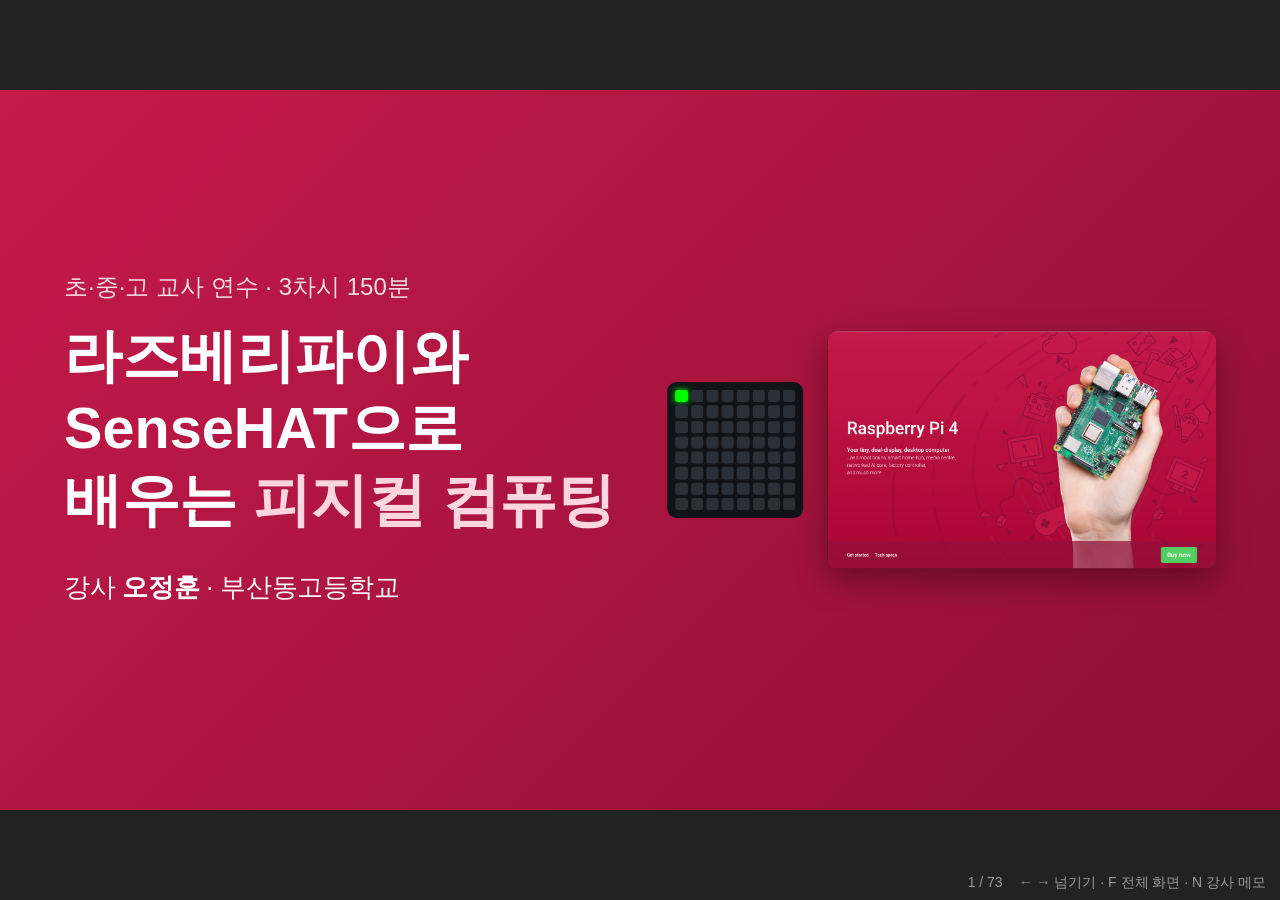
==== commit b8a92913: "교재·슬라이드 부록에 게임 4개 추가, 세로판 교재와 PowerPoint 슬라이드 추가 - 교재(가로·세로)와 슬라이드 부록에 게임 g01~g04 추가 (긴 코드는 여러 장으로 나" ====
--- a/slides/index.html
+++ b/slides/index.html
@@ -548,13 +548,14 @@
   <div class="qrs"><div class="qr"><div class="qrcode" data-url="https://www.raspberrypi.org/teach/"></div><div class="qrlabel">재단 교사용 자료<br><small>raspberrypi.org/teach</small></div></div>
   <div class="qr"><div class="qrcode" data-url="https://www.raspberrypi.com/documentation/accessories/sense-hat.html"></div><div class="qrlabel">SenseHAT 공식 문서<br><small>raspberrypi.com</small></div></div></div>
 </div></div></section><section class="slide div-slide" data-n="49"><div class="body"><div class="divider"><p>부록</p><h1>더 해 보기<br>추가 Python 예제 12개</h1></div></div></section><section class="slide " data-n="50"><header><h2>추가 예제 한눈에 보기</h2></header><div class="body"><div class="minis"><div class="mini"><div class="num">e01</div><div class="ledrow"><div class="ledbox"><div class="led"><i style="--c:rgb(248,0,0)"></i><i style="--c:rgb(248,0,0)"></i><i style="--c:rgb(248,0,0)"></i><i style="--c:rgb(248,0,0)"></i><i style="--c:rgb(248,0,0)"></i><i style="--c:rgb(248,0,0)"></i><i style="--c:rgb(248,0,0)"></i><i style="--c:rgb(248,0,0)"></i><i style="--c:rgb(248,124,0)"></i><i style="--c:rgb(248,124,0)"></i><i style="--c:rgb(248,124,0)"></i><i style="--c:rgb(248,124,0)"></i><i style="--c:rgb(248,124,0)"></i><i style="--c:rgb(248,124,0)"></i><i style="--c:rgb(248,124,0)"></i><i style="--c:rgb(248,124,0)"></i><i style="--c:rgb(248,252,0)"></i><i style="--c:rgb(248,252,0)"></i><i style="--c:rgb(248,252,0)"></i><i style="--c:rgb(248,252,0)"></i><i style="--c:rgb(248,252,0)"></i><i style="--c:rgb(248,252,0)"></i><i style="--c:rgb(248,252,0)"></i><i style="--c:rgb(248,252,0)"></i><i style="--c:rgb(0,252,0)"></i><i style="--c:rgb(0,252,0)"></i><i style="--c:rgb(0,252,0)"></i><i style="--c:rgb(0,252,0)"></i><i style="--c:rgb(0,252,0)"></i><i style="--c:rgb(0,252,0)"></i><i style="--c:rgb(0,252,0)"></i><i style="--c:rgb(0,252,0)"></i><i style="--c:rgb(0,0,248)"></i><i style="--c:rgb(0,0,248)"></i><i style="--c:rgb(0,0,248)"></i><i style="--c:rgb(0,0,248)"></i><i style="--c:rgb(0,0,248)"></i><i style="--c:rgb(0,0,248)"></i><i style="--c:rgb(0,0,248)"></i><i style="--c:rgb(0,0,248)"></i><i style="--c:rgb(72,0,128)"></i><i style="--c:rgb(72,0,128)"></i><i style="--c:rgb(72,0,128)"></i><i style="--c:rgb(72,0,128)"></i><i style="--c:rgb(72,0,128)"></i><i style="--c:rgb(72,0,128)"></i><i style="--c:rgb(72,0,128)"></i><i style="--c:rgb(72,0,128)"></i><i style="--c:rgb(144,0,208)"></i><i style="--c:rgb(144,0,208)"></i><i style="--c:rgb(144,0,208)"></i><i style="--c:rgb(144,0,208)"></i><i style="--c:rgb(144,0,208)"></i><i style="--c:rgb(144,0,208)"></i><i style="--c:rgb(144,0,208)"></i><i style="--c:rgb(144,0,208)"></i><i style="--c:rgb(248,252,248)"></i><i style="--c:rgb(248,252,248)"></i><i style="--c:rgb(248,252,248)"></i><i style="--c:rgb(248,252,248)"></i><i style="--c:rgb(248,252,248)"></i><i style="--c:rgb(248,252,248)"></i><i style="--c:rgb(248,252,248)"></i><i style="--c:rgb(248,252,248)"></i></div></div></div><h4>무지개 채우기</h4></div><div class="mini"><div class="num">e02</div><div class="ledrow"><div class="ledbox"><div class="led"><i style="--c:rgb(0,0,0)" class=off></i><i style="--c:rgb(0,0,0)" class=off></i><i style="--c:rgb(248,200,0)"></i><i style="--c:rgb(248,200,0)"></i><i style="--c:rgb(248,200,0)"></i><i style="--c:rgb(248,200,0)"></i><i style="--c:rgb(0,0,0)" class=off></i><i style="--c:rgb(0,0,0)" class=off></i><i style="--c:rgb(0,0,0)" class=off></i><i style="--c:rgb(248,200,0)"></i><i style="--c:rgb(248,200,0)"></i><i style="--c:rgb(248,200,0)"></i><i style="--c:rgb(248,200,0)"></i><i style="--c:rgb(248,200,0)"></i><i style="--c:rgb(248,200,0)"></i><i style="--c:rgb(0,0,0)" class=off></i><i style="--c:rgb(248,200,0)"></i><i style="--c:rgb(248,200,0)"></i><i style="--c:rgb(0,0,0)" class=off></i><i style="--c:rgb(248,200,0)"></i><i style="--c:rgb(248,200,0)"></i><i style="--c:rgb(0,0,0)" class=off></i><i style="--c:rgb(248,200,0)"></i><i style="--c:rgb(248,200,0)"></i><i style="--c:rgb(248,200,0)"></i><i style="--c:rgb(248,200,0)"></i><i style="--c:rgb(248,200,0)"></i><i style="--c:rgb(248,200,0)"></i><i style="--c:rgb(248,200,0)"></i><i style="--c:rgb(248,200,0)"></i><i style="--c:rgb(248,200,0)"></i><i style="--c:rgb(248,200,0)"></i><i style="--c:rgb(248,200,0)"></i><i style="--c:rgb(0,0,0)" class=off></i><i style="--c:rgb(248,200,0)"></i><i style="--c:rgb(248,200,0)"></i><i style="--c:rgb(248,200,0)"></i><i style="--c:rgb(248,200,0)"></i><i style="--c:rgb(0,0,0)" class=off></i><i style="--c:rgb(248,200,0)"></i><i style="--c:rgb(248,200,0)"></i><i style="--c:rgb(248,200,0)"></i><i style="--c:rgb(0,0,0)" class=off></i><i style="--c:rgb(0,0,0)" class=off></i><i style="--c:rgb(0,0,0)" class=off></i><i style="--c:rgb(0,0,0)" class=off></i><i style="--c:rgb(248,200,0)"></i><i style="--c:rgb(248,200,0)"></i><i style="--c:rgb(0,0,0)" class=off></i><i style="--c:rgb(248,200,0)"></i><i style="--c:rgb(248,200,0)"></i><i style="--c:rgb(248,200,0)"></i><i style="--c:rgb(248,200,0)"></i><i style="--c:rgb(248,200,0)"></i><i style="--c:rgb(248,200,0)"></i><i style="--c:rgb(0,0,0)" class=off></i><i style="--c:rgb(0,0,0)" class=off></i><i style="--c:rgb(0,0,0)" class=off></i><i style="--c:rgb(248,200,0)"></i><i style="--c:rgb(248,200,0)"></i><i style="--c:rgb(248,200,0)"></i><i style="--c:rgb(248,200,0)"></i><i style="--c:rgb(0,0,0)" class=off></i><i style="--c:rgb(0,0,0)" class=off></i></div></div></div><h4>웃는 얼굴</h4></div><div class="mini"><div class="num">e03</div><div class="ledrow"><div class="ledbox"><div class="led"><i style="--c:rgb(0,0,0)" class=off></i><i style="--c:rgb(248,0,56)"></i><i style="--c:rgb(248,0,56)"></i><i style="--c:rgb(0,0,0)" class=off></i><i style="--c:rgb(0,0,0)" class=off></i><i style="--c:rgb(248,0,56)"></i><i style="--c:rgb(248,0,56)"></i><i style="--c:rgb(0,0,0)" class=off></i><i style="--c:rgb(248,0,56)"></i><i style="--c:rgb(248,0,56)"></i><i style="--c:rgb(248,0,56)"></i><i style="--c:rgb(248,0,56)"></i><i style="--c:rgb(248,0,56)"></i><i style="--c:rgb(248,0,56)"></i><i style="--c:rgb(248,0,56)"></i><i style="--c:rgb(248,0,56)"></i><i style="--c:rgb(248,0,56)"></i><i style="--c:rgb(248,0,56)"></i><i style="--c:rgb(248,0,56)"></i><i style="--c:rgb(248,0,56)"></i><i style="--c:rgb(248,0,56)"></i><i style="--c:rgb(248,0,56)"></i><i style="--c:rgb(248,0,56)"></i><i style="--c:rgb(248,0,56)"></i><i style="--c:rgb(248,0,56)"></i><i style="--c:rgb(248,0,56)"></i><i style="--c:rgb(248,0,56)"></i><i style="--c:rgb(248,0,56)"></i><i style="--c:rgb(248,0,56)"></i><i style="--c:rgb(248,0,56)"></i><i style="--c:rgb(248,0,56)"></i><i style="--c:rgb(248,0,56)"></i><i style="--c:rgb(0,0,0)" class=off></i><i style="--c:rgb(248,0,56)"></i><i style="--c:rgb(248,0,56)"></i><i style="--c:rgb(248,0,56)"></i><i style="--c:rgb(248,0,56)"></i><i style="--c:rgb(248,0,56)"></i><i style="--c:rgb(248,0,56)"></i><i style="--c:rgb(0,0,0)" class=off></i><i style="--c:rgb(0,0,0)" class=off></i><i style="--c:rgb(0,0,0)" class=off></i><i style="--c:rgb(248,0,56)"></i><i style="--c:rgb(248,0,56)"></i><i style="--c:rgb(248,0,56)"></i><i style="--c:rgb(248,0,56)"></i><i style="--c:rgb(0,0,0)" class=off></i><i style="--c:rgb(0,0,0)" class=off></i><i style="--c:rgb(0,0,0)" class=off></i><i style="--c:rgb(0,0,0)" class=off></i><i style="--c:rgb(0,0,0)" class=off></i><i style="--c:rgb(248,0,56)"></i><i style="--c:rgb(248,0,56)"></i><i style="--c:rgb(0,0,0)" class=off></i><i style="--c:rgb(0,0,0)" class=off></i><i style="--c:rgb(0,0,0)" class=off></i><i style="--c:rgb(0,0,0)" class=off></i><i style="--c:rgb(0,0,0)" class=off></i><i style="--c:rgb(0,0,0)" class=off></i><i style="--c:rgb(0,0,0)" class=off></i><i style="--c:rgb(0,0,0)" class=off></i><i style="--c:rgb(0,0,0)" class=off></i><i style="--c:rgb(0,0,0)" class=off></i><i style="--c:rgb(0,0,0)" class=off></i></div></div><b class="arrow">→</b><div class="ledbox"><div class="led"><i style="--c:rgb(0,0,0)" class=off></i><i style="--c:rgb(0,0,0)" class=off></i><i style="--c:rgb(0,0,0)" class=off></i><i style="--c:rgb(0,0,0)" class=off></i><i style="--c:rgb(0,0,0)" class=off></i><i style="--c:rgb(0,0,0)" class=off></i><i style="--c:rgb(0,0,0)" class=off></i><i style="--c:rgb(0,0,0)" class=off></i><i style="--c:rgb(0,0,0)" class=off></i><i style="--c:rgb(0,0,0)" class=off></i><i style="--c:rgb(248,0,56)"></i><i style="--c:rgb(0,0,0)" class=off></i><i style="--c:rgb(0,0,0)" class=off></i><i style="--c:rgb(248,0,56)"></i><i style="--c:rgb(0,0,0)" class=off></i><i style="--c:rgb(0,0,0)" class=off></i><i style="--c:rgb(0,0,0)" class=off></i><i style="--c:rgb(248,0,56)"></i><i style="--c:rgb(248,0,56)"></i><i style="--c:rgb(248,0,56)"></i><i style="--c:rgb(248,0,56)"></i><i style="--c:rgb(248,0,56)"></i><i style="--c:rgb(248,0,56)"></i><i style="--c:rgb(0,0,0)" class=off></i><i style="--c:rgb(0,0,0)" class=off></i><i style="--c:rgb(248,0,56)"></i><i style="--c:rgb(248,0,56)"></i><i style="--c:rgb(248,0,56)"></i><i style="--c:rgb(248,0,56)"></i><i style="--c:rgb(248,0,56)"></i><i style="--c:rgb(248,0,56)"></i><i style="--c:rgb(0,0,0)" class=off></i><i style="--c:rgb(0,0,0)" class=off></i><i style="--c:rgb(0,0,0)" class=off></i><i style="--c:rgb(248,0,56)"></i><i style="--c:rgb(248,0,56)"></i><i style="--c:rgb(248,0,56)"></i><i style="--c:rgb(248,0,56)"></i><i style="--c:rgb(0,0,0)" class=off></i><i style="--c:rgb(0,0,0)" class=off></i><i style="--c:rgb(0,0,0)" class=off></i><i style="--c:rgb(0,0,0)" class=off></i><i style="--c:rgb(0,0,0)" class=off></i><i style="--c:rgb(248,0,56)"></i><i style="--c:rgb(248,0,56)"></i><i style="--c:rgb(0,0,0)" class=off></i><i style="--c:rgb(0,0,0)" class=off></i><i style="--c:rgb(0,0,0)" class=off></i><i style="--c:rgb(0,0,0)" class=off></i><i style="--c:rgb(0,0,0)" class=off></i><i style="--c:rgb(0,0,0)" class=off></i><i style="--c:rgb(0,0,0)" class=off></i><i style="--c:rgb(0,0,0)" class=off></i><i style="--c:rgb(0,0,0)" class=off></i><i style="--c:rgb(0,0,0)" class=off></i><i style="--c:rgb(0,0,0)" class=off></i><i style="--c:rgb(0,0,0)" class=off></i><i style="--c:rgb(0,0,0)" class=off></i><i style="--c:rgb(0,0,0)" class=off></i><i style="--c:rgb(0,0,0)" class=off></i><i style="--c:rgb(0,0,0)" class=off></i><i style="--c:rgb(0,0,0)" class=off></i><i style="--c:rgb(0,0,0)" class=off></i><i style="--c:rgb(0,0,0)" class=off></i></div></div></div><h4>두근두근 하트</h4></div><div class="mini"><div class="num">e04</div><div class="ledrow"><div class="ledbox"><div class="led"><i style="--c:rgb(0,0,0)" class=off></i><i style="--c:rgb(0,0,0)" class=off></i><i style="--c:rgb(0,0,0)" class=off></i><i style="--c:rgb(0,0,0)" class=off></i><i style="--c:rgb(0,0,0)" class=off></i><i style="--c:rgb(0,0,0)" class=off></i><i style="--c:rgb(0,0,0)" class=off></i><i style="--c:rgb(0,0,0)" class=off></i><i style="--c:rgb(0,0,0)" class=off></i><i style="--c:rgb(248,252,0)"></i><i style="--c:rgb(248,252,0)"></i><i style="--c:rgb(248,252,0)"></i><i style="--c:rgb(248,252,0)"></i><i style="--c:rgb(248,252,0)"></i><i style="--c:rgb(0,0,0)" class=off></i><i style="--c:rgb(0,0,0)" class=off></i><i style="--c:rgb(0,0,0)" class=off></i><i style="--c:rgb(0,0,0)" class=off></i><i style="--c:rgb(0,0,0)" class=off></i><i style="--c:rgb(0,0,0)" class=off></i><i style="--c:rgb(248,252,0)"></i><i style="--c:rgb(0,0,0)" class=off></i><i style="--c:rgb(0,0,0)" class=off></i><i style="--c:rgb(0,0,0)" class=off></i><i style="--c:rgb(0,0,0)" class=off></i><i style="--c:rgb(0,0,0)" class=off></i><i style="--c:rgb(0,0,0)" class=off></i><i style="--c:rgb(248,252,0)"></i><i style="--c:rgb(0,0,0)" class=off></i><i style="--c:rgb(0,0,0)" class=off></i><i style="--c:rgb(0,0,0)" class=off></i><i style="--c:rgb(0,0,0)" class=off></i><i style="--c:rgb(0,0,0)" class=off></i><i style="--c:rgb(0,0,0)" class=off></i><i style="--c:rgb(0,0,0)" class=off></i><i style="--c:rgb(0,0,0)" class=off></i><i style="--c:rgb(248,252,0)"></i><i style="--c:rgb(0,0,0)" class=off></i><i style="--c:rgb(0,0,0)" class=off></i><i style="--c:rgb(0,0,0)" class=off></i><i style="--c:rgb(0,0,0)" class=off></i><i style="--c:rgb(0,0,0)" class=off></i><i style="--c:rgb(0,0,0)" class=off></i><i style="--c:rgb(0,0,0)" class=off></i><i style="--c:rgb(0,0,0)" class=off></i><i style="--c:rgb(248,252,0)"></i><i style="--c:rgb(0,0,0)" class=off></i><i style="--c:rgb(0,0,0)" class=off></i><i style="--c:rgb(0,0,0)" class=off></i><i style="--c:rgb(248,252,0)"></i><i style="--c:rgb(0,0,0)" class=off></i><i style="--c:rgb(0,0,0)" class=off></i><i style="--c:rgb(0,0,0)" class=off></i><i style="--c:rgb(248,252,0)"></i><i style="--c:rgb(0,0,0)" class=off></i><i style="--c:rgb(0,0,0)" class=off></i><i style="--c:rgb(0,0,0)" class=off></i><i style="--c:rgb(0,0,0)" class=off></i><i style="--c:rgb(248,252,0)"></i><i style="--c:rgb(248,252,0)"></i><i style="--c:rgb(248,252,0)"></i><i style="--c:rgb(0,0,0)" class=off></i><i style="--c:rgb(0,0,0)" class=off></i><i style="--c:rgb(0,0,0)" class=off></i></div></div><b class="arrow">→</b><div class="ledbox"><div class="led"><i style="--c:rgb(0,0,0)" class=off></i><i style="--c:rgb(0,0,0)" class=off></i><i style="--c:rgb(0,0,0)" class=off></i><i style="--c:rgb(0,0,0)" class=off></i><i style="--c:rgb(0,0,0)" class=off></i><i style="--c:rgb(0,0,0)" class=off></i><i style="--c:rgb(0,0,0)" class=off></i><i style="--c:rgb(0,0,0)" class=off></i><i style="--c:rgb(0,0,0)" class=off></i><i style="--c:rgb(0,0,0)" class=off></i><i style="--c:rgb(0,252,0)"></i><i style="--c:rgb(0,252,0)"></i><i style="--c:rgb(0,252,0)"></i><i style="--c:rgb(0,0,0)" class=off></i><i style="--c:rgb(0,0,0)" class=off></i><i style="--c:rgb(0,0,0)" class=off></i><i style="--c:rgb(0,0,0)" class=off></i><i style="--c:rgb(0,252,0)"></i><i style="--c:rgb(0,0,0)" class=off></i><i style="--c:rgb(0,0,0)" class=off></i><i style="--c:rgb(0,0,0)" class=off></i><i style="--c:rgb(0,252,0)"></i><i style="--c:rgb(0,0,0)" class=off></i><i style="--c:rgb(0,0,0)" class=off></i><i style="--c:rgb(0,0,0)" class=off></i><i style="--c:rgb(0,252,0)"></i><i style="--c:rgb(0,0,0)" class=off></i><i style="--c:rgb(0,0,0)" class=off></i><i style="--c:rgb(0,0,0)" class=off></i><i style="--c:rgb(0,0,0)" class=off></i><i style="--c:rgb(0,0,0)" class=off></i><i style="--c:rgb(0,0,0)" class=off></i><i style="--c:rgb(0,0,0)" class=off></i><i style="--c:rgb(0,252,0)"></i><i style="--c:rgb(0,0,0)" class=off></i><i style="--c:rgb(0,252,0)"></i><i style="--c:rgb(0,252,0)"></i><i style="--c:rgb(0,252,0)"></i><i style="--c:rgb(0,0,0)" class=off></i><i style="--c:rgb(0,0,0)" class=off></i><i style="--c:rgb(0,0,0)" class=off></i><i style="--c:rgb(0,252,0)"></i><i style="--c:rgb(0,0,0)" class=off></i><i style="--c:rgb(0,0,0)" class=off></i><i style="--c:rgb(0,0,0)" class=off></i><i style="--c:rgb(0,252,0)"></i><i style="--c:rgb(0,0,0)" class=off></i><i style="--c:rgb(0,0,0)" class=off></i><i style="--c:rgb(0,0,0)" class=off></i><i style="--c:rgb(0,252,0)"></i><i style="--c:rgb(0,0,0)" class=off></i><i style="--c:rgb(0,0,0)" class=off></i><i style="--c:rgb(0,0,0)" class=off></i><i style="--c:rgb(0,252,0)"></i><i style="--c:rgb(0,0,0)" class=off></i><i style="--c:rgb(0,0,0)" class=off></i><i style="--c:rgb(0,0,0)" class=off></i><i style="--c:rgb(0,0,0)" class=off></i><i style="--c:rgb(0,252,0)"></i><i style="--c:rgb(0,252,0)"></i><i style="--c:rgb(0,252,0)"></i><i style="--c:rgb(0,252,0)"></i><i style="--c:rgb(0,0,0)" class=off></i><i style="--c:rgb(0,0,0)" class=off></i></div></div></div><h4>카운트다운</h4></div><div class="mini"><div class="num">e05</div><div class="ledrow"><div class="ledbox"><div class="led"><i style="--c:rgb(0,0,0)" class=off></i><i style="--c:rgb(0,0,0)" class=off></i><i style="--c:rgb(0,0,0)" class=off></i><i style="--c:rgb(0,0,0)" class=off></i><i style="--c:rgb(0,0,0)" class=off></i><i style="--c:rgb(0,0,0)" class=off></i><i style="--c:rgb(0,0,0)" class=off></i><i style="--c:rgb(0,0,0)" class=off></i><i style="--c:rgb(0,0,0)" class=off></i><i style="--c:rgb(0,0,0)" class=off></i><i style="--c:rgb(0,0,0)" class=off></i><i style="--c:rgb(0,0,0)" class=off></i><i style="--c:rgb(0,252,0)"></i><i style="--c:rgb(0,0,0)" class=off></i><i style="--c:rgb(0,0,0)" class=off></i><i style="--c:rgb(0,0,0)" class=off></i><i style="--c:rgb(0,0,0)" class=off></i><i style="--c:rgb(0,0,0)" class=off></i><i style="--c:rgb(0,0,0)" class=off></i><i style="--c:rgb(0,252,0)"></i><i style="--c:rgb(0,252,0)"></i><i style="--c:rgb(0,0,0)" class=off></i><i style="--c:rgb(0,0,0)" class=off></i><i style="--c:rgb(0,0,0)" class=off></i><i style="--c:rgb(0,0,0)" class=off></i><i style="--c:rgb(0,0,0)" class=off></i><i style="--c:rgb(0,252,0)"></i><i style="--c:rgb(0,0,0)" class=off></i><i style="--c:rgb(0,252,0)"></i><i style="--c:rgb(0,0,0)" class=off></i><i style="--c:rgb(0,0,0)" class=off></i><i style="--c:rgb(0,0,0)" class=off></i><i style="--c:rgb(0,0,0)" class=off></i><i style="--c:rgb(0,252,0)"></i><i style="--c:rgb(0,0,0)" class=off></i><i style="--c:rgb(0,0,0)" class=off></i><i style="--c:rgb(0,252,0)"></i><i style="--c:rgb(0,0,0)" class=off></i><i style="--c:rgb(0,0,0)" class=off></i><i style="--c:rgb(0,0,0)" class=off></i><i style="--c:rgb(0,0,0)" class=off></i><i style="--c:rgb(0,252,0)"></i><i style="--c:rgb(0,252,0)"></i><i style="--c:rgb(0,252,0)"></i><i style="--c:rgb(0,252,0)"></i><i style="--c:rgb(0,252,0)"></i><i style="--c:rgb(0,0,0)" class=off></i><i style="--c:rgb(0,0,0)" class=off></i><i style="--c:rgb(0,0,0)" class=off></i><i style="--c:rgb(0,0,0)" class=off></i><i style="--c:rgb(0,0,0)" class=off></i><i style="--c:rgb(0,0,0)" class=off></i><i style="--c:rgb(0,252,0)"></i><i style="--c:rgb(0,0,0)" class=off></i><i style="--c:rgb(0,0,0)" class=off></i><i style="--c:rgb(0,0,0)" class=off></i><i style="--c:rgb(0,0,0)" class=off></i><i style="--c:rgb(0,0,0)" class=off></i><i style="--c:rgb(0,0,0)" class=off></i><i style="--c:rgb(0,0,0)" class=off></i><i style="--c:rgb(0,252,0)"></i><i style="--c:rgb(0,0,0)" class=off></i><i style="--c:rgb(0,0,0)" class=off></i><i style="--c:rgb(0,0,0)" class=off></i></div></div><b class="arrow">→</b><div class="ledbox"><div class="led"><i style="--c:rgb(0,0,0)" class=off></i><i style="--c:rgb(0,0,0)" class=off></i><i style="--c:rgb(0,0,0)" class=off></i><i style="--c:rgb(0,0,0)" class=off></i><i style="--c:rgb(0,0,0)" class=off></i><i style="--c:rgb(0,0,0)" class=off></i><i style="--c:rgb(0,0,0)" class=off></i><i style="--c:rgb(0,0,0)" class=off></i><i style="--c:rgb(0,0,0)" class=off></i><i style="--c:rgb(0,252,0)"></i><i style="--c:rgb(0,252,0)"></i><i style="--c:rgb(0,0,0)" class=off></i><i style="--c:rgb(0,0,0)" class=off></i><i style="--c:rgb(0,0,0)" class=off></i><i style="--c:rgb(0,0,0)" class=off></i><i style="--c:rgb(0,0,0)" class=off></i><i style="--c:rgb(0,0,0)" class=off></i><i style="--c:rgb(0,252,0)"></i><i style="--c:rgb(0,252,0)"></i><i style="--c:rgb(0,0,0)" class=off></i><i style="--c:rgb(0,0,0)" class=off></i><i style="--c:rgb(0,252,0)"></i><i style="--c:rgb(0,0,0)" class=off></i><i style="--c:rgb(0,0,0)" class=off></i><i style="--c:rgb(0,0,0)" class=off></i><i style="--c:rgb(0,0,0)" class=off></i><i style="--c:rgb(0,0,0)" class=off></i><i style="--c:rgb(0,0,0)" class=off></i><i style="--c:rgb(0,252,0)"></i><i style="--c:rgb(0,0,0)" class=off></i><i style="--c:rgb(0,0,0)" class=off></i><i style="--c:rgb(0,0,0)" class=off></i><i style="--c:rgb(0,0,0)" class=off></i><i style="--c:rgb(0,0,0)" class=off></i><i style="--c:rgb(0,0,0)" class=off></i><i style="--c:rgb(0,252,0)"></i><i style="--c:rgb(0,0,0)" class=off></i><i style="--c:rgb(0,0,0)" class=off></i><i style="--c:rgb(0,0,0)" class=off></i><i style="--c:rgb(0,0,0)" class=off></i><i style="--c:rgb(0,0,0)" class=off></i><i style="--c:rgb(0,0,0)" class=off></i><i style="--c:rgb(0,252,0)"></i><i style="--c:rgb(0,0,0)" class=off></i><i style="--c:rgb(0,0,0)" class=off></i><i style="--c:rgb(0,0,0)" class=off></i><i style="--c:rgb(0,0,0)" class=off></i><i style="--c:rgb(0,0,0)" class=off></i><i style="--c:rgb(0,0,0)" class=off></i><i style="--c:rgb(0,252,0)"></i><i style="--c:rgb(0,0,0)" class=off></i><i style="--c:rgb(0,0,0)" class=off></i><i style="--c:rgb(0,252,0)"></i><i style="--c:rgb(0,252,0)"></i><i style="--c:rgb(0,0,0)" class=off></i><i style="--c:rgb(0,0,0)" class=off></i><i style="--c:rgb(0,0,0)" class=off></i><i style="--c:rgb(0,0,0)" class=off></i><i style="--c:rgb(0,0,0)" class=off></i><i style="--c:rgb(0,0,0)" class=off></i><i style="--c:rgb(0,252,0)"></i><i style="--c:rgb(0,252,0)"></i><i style="--c:rgb(0,0,0)" class=off></i><i style="--c:rgb(0,0,0)" class=off></i></div></div></div><h4>습도 알리미</h4></div><div class="mini"><div class="num">e06</div><div class="ledrow"><div class="ledbox"><div class="led"><i style="--c:rgb(0,0,0)" class=off></i><i style="--c:rgb(0,0,0)" class=off></i><i style="--c:rgb(0,0,0)" class=off></i><i style="--c:rgb(0,0,0)" class=off></i><i style="--c:rgb(0,0,0)" class=off></i><i style="--c:rgb(0,0,0)" class=off></i><i style="--c:rgb(0,0,0)" class=off></i><i style="--c:rgb(0,0,0)" class=off></i><i style="--c:rgb(0,0,0)" class=off></i><i style="--c:rgb(0,0,0)" class=off></i><i style="--c:rgb(0,0,0)" class=off></i><i style="--c:rgb(0,0,0)" class=off></i><i style="--c:rgb(0,0,0)" class=off></i><i style="--c:rgb(0,0,0)" class=off></i><i style="--c:rgb(0,0,0)" class=off></i><i style="--c:rgb(0,0,0)" class=off></i><i style="--c:rgb(0,0,0)" class=off></i><i style="--c:rgb(0,0,0)" class=off></i><i style="--c:rgb(0,0,0)" class=off></i><i style="--c:rgb(0,0,0)" class=off></i><i style="--c:rgb(0,0,0)" class=off></i><i style="--c:rgb(0,0,0)" class=off></i><i style="--c:rgb(0,0,0)" class=off></i><i style="--c:rgb(0,0,0)" class=off></i><i style="--c:rgb(0,0,0)" class=off></i><i style="--c:rgb(0,0,0)" class=off></i><i style="--c:rgb(0,0,0)" class=off></i><i style="--c:rgb(0,0,0)" class=off></i><i style="--c:rgb(0,0,0)" class=off></i><i style="--c:rgb(0,0,0)" class=off></i><i style="--c:rgb(0,0,0)" class=off></i><i style="--c:rgb(0,0,0)" class=off></i><i style="--c:rgb(0,0,0)" class=off></i><i style="--c:rgb(0,0,0)" class=off></i><i style="--c:rgb(0,0,0)" class=off></i><i style="--c:rgb(0,0,0)" class=off></i><i style="--c:rgb(0,0,0)" class=off></i><i style="--c:rgb(0,0,0)" class=off></i><i style="--c:rgb(0,0,0)" class=off></i><i style="--c:rgb(0,0,0)" class=off></i><i style="--c:rgb(0,0,0)" class=off></i><i style="--c:rgb(0,0,0)" class=off></i><i style="--c:rgb(0,0,0)" class=off></i><i style="--c:rgb(248,60,0)"></i><i style="--c:rgb(248,60,0)"></i><i style="--c:rgb(0,0,0)" class=off></i><i style="--c:rgb(0,0,0)" class=off></i><i style="--c:rgb(0,0,0)" class=off></i><i style="--c:rgb(0,0,0)" class=off></i><i style="--c:rgb(0,0,0)" class=off></i><i style="--c:rgb(0,0,0)" class=off></i><i style="--c:rgb(248,60,0)"></i><i style="--c:rgb(248,60,0)"></i><i style="--c:rgb(0,0,0)" class=off></i><i style="--c:rgb(0,0,0)" class=off></i><i style="--c:rgb(0,0,0)" class=off></i><i style="--c:rgb(0,0,0)" class=off></i><i style="--c:rgb(0,0,0)" class=off></i><i style="--c:rgb(0,0,0)" class=off></i><i style="--c:rgb(248,60,0)"></i><i style="--c:rgb(248,60,0)"></i><i style="--c:rgb(0,0,0)" class=off></i><i style="--c:rgb(0,0,0)" class=off></i><i style="--c:rgb(0,0,0)" class=off></i></div></div><b class="arrow">→</b><div class="ledbox"><div class="led"><i style="--c:rgb(0,0,0)" class=off></i><i style="--c:rgb(0,0,0)" class=off></i><i style="--c:rgb(0,0,0)" class=off></i><i style="--c:rgb(0,0,0)" class=off></i><i style="--c:rgb(0,0,0)" class=off></i><i style="--c:rgb(0,0,0)" class=off></i><i style="--c:rgb(0,0,0)" class=off></i><i style="--c:rgb(0,0,0)" class=off></i><i style="--c:rgb(0,0,0)" class=off></i><i style="--c:rgb(0,0,0)" class=off></i><i style="--c:rgb(0,0,0)" class=off></i><i style="--c:rgb(0,0,0)" class=off></i><i style="--c:rgb(0,0,0)" class=off></i><i style="--c:rgb(0,0,0)" class=off></i><i style="--c:rgb(0,0,0)" class=off></i><i style="--c:rgb(0,0,0)" class=off></i><i style="--c:rgb(0,0,0)" class=off></i><i style="--c:rgb(0,0,0)" class=off></i><i style="--c:rgb(0,0,0)" class=off></i><i style="--c:rgb(248,60,0)"></i><i style="--c:rgb(248,60,0)"></i><i style="--c:rgb(0,0,0)" class=off></i><i style="--c:rgb(0,0,0)" class=off></i><i style="--c:rgb(0,0,0)" class=off></i><i style="--c:rgb(0,0,0)" class=off></i><i style="--c:rgb(0,0,0)" class=off></i><i style="--c:rgb(0,0,0)" class=off></i><i style="--c:rgb(248,60,0)"></i><i style="--c:rgb(248,60,0)"></i><i style="--c:rgb(0,0,0)" class=off></i><i style="--c:rgb(0,0,0)" class=off></i><i style="--c:rgb(0,0,0)" class=off></i><i style="--c:rgb(0,0,0)" class=off></i><i style="--c:rgb(0,0,0)" class=off></i><i style="--c:rgb(0,0,0)" class=off></i><i style="--c:rgb(248,60,0)"></i><i style="--c:rgb(248,60,0)"></i><i style="--c:rgb(0,0,0)" class=off></i><i style="--c:rgb(0,0,0)" class=off></i><i style="--c:rgb(0,0,0)" class=off></i><i style="--c:rgb(0,0,0)" class=off></i><i style="--c:rgb(0,0,0)" class=off></i><i style="--c:rgb(0,0,0)" class=off></i><i style="--c:rgb(248,60,0)"></i><i style="--c:rgb(248,60,0)"></i><i style="--c:rgb(0,0,0)" class=off></i><i style="--c:rgb(0,0,0)" class=off></i><i style="--c:rgb(0,0,0)" class=off></i><i style="--c:rgb(0,0,0)" class=off></i><i style="--c:rgb(0,0,0)" class=off></i><i style="--c:rgb(0,0,0)" class=off></i><i style="--c:rgb(248,60,0)"></i><i style="--c:rgb(248,60,0)"></i><i style="--c:rgb(0,0,0)" class=off></i><i style="--c:rgb(0,0,0)" class=off></i><i style="--c:rgb(0,0,0)" class=off></i><i style="--c:rgb(0,0,0)" class=off></i><i style="--c:rgb(0,0,0)" class=off></i><i style="--c:rgb(0,0,0)" class=off></i><i style="--c:rgb(248,60,0)"></i><i style="--c:rgb(248,60,0)"></i><i style="--c:rgb(0,0,0)" class=off></i><i style="--c:rgb(0,0,0)" class=off></i><i style="--c:rgb(0,0,0)" class=off></i></div></div></div><h4>막대 온도계</h4></div><div class="mini"><div class="num">e07</div><div class="ledrow"><div class="ledbox"><div class="led"><i style="--c:rgb(0,0,0)" class=off></i><i style="--c:rgb(0,0,0)" class=off></i><i style="--c:rgb(0,0,0)" class=off></i><i style="--c:rgb(0,0,0)" class=off></i><i style="--c:rgb(0,0,0)" class=off></i><i style="--c:rgb(0,0,0)" class=off></i><i style="--c:rgb(0,0,0)" class=off></i><i style="--c:rgb(0,0,0)" class=off></i><i style="--c:rgb(0,0,0)" class=off></i><i style="--c:rgb(0,0,0)" class=off></i><i style="--c:rgb(0,0,0)" class=off></i><i style="--c:rgb(0,0,0)" class=off></i><i style="--c:rgb(0,0,0)" class=off></i><i style="--c:rgb(0,0,0)" class=off></i><i style="--c:rgb(0,0,0)" class=off></i><i style="--c:rgb(0,0,0)" class=off></i><i style="--c:rgb(0,0,0)" class=off></i><i style="--c:rgb(0,0,0)" class=off></i><i style="--c:rgb(0,0,0)" class=off></i><i style="--c:rgb(0,0,0)" class=off></i><i style="--c:rgb(0,0,0)" class=off></i><i style="--c:rgb(0,0,0)" class=off></i><i style="--c:rgb(0,0,0)" class=off></i><i style="--c:rgb(0,0,0)" class=off></i><i style="--c:rgb(0,0,0)" class=off></i><i style="--c:rgb(0,0,0)" class=off></i><i style="--c:rgb(0,0,0)" class=off></i><i style="--c:rgb(0,252,0)"></i><i style="--c:rgb(0,0,0)" class=off></i><i style="--c:rgb(0,0,0)" class=off></i><i style="--c:rgb(0,0,0)" class=off></i><i style="--c:rgb(0,0,0)" class=off></i><i style="--c:rgb(0,0,0)" class=off></i><i style="--c:rgb(0,0,0)" class=off></i><i style="--c:rgb(0,0,0)" class=off></i><i style="--c:rgb(0,0,0)" class=off></i><i style="--c:rgb(0,0,0)" class=off></i><i style="--c:rgb(0,0,0)" class=off></i><i style="--c:rgb(0,0,0)" class=off></i><i style="--c:rgb(0,0,0)" class=off></i><i style="--c:rgb(0,0,0)" class=off></i><i style="--c:rgb(0,0,0)" class=off></i><i style="--c:rgb(0,0,0)" class=off></i><i style="--c:rgb(0,0,0)" class=off></i><i style="--c:rgb(0,0,0)" class=off></i><i style="--c:rgb(0,0,0)" class=off></i><i style="--c:rgb(0,0,0)" class=off></i><i style="--c:rgb(0,0,0)" class=off></i><i style="--c:rgb(0,0,0)" class=off></i><i style="--c:rgb(0,0,0)" class=off></i><i style="--c:rgb(0,0,0)" class=off></i><i style="--c:rgb(0,0,0)" class=off></i><i style="--c:rgb(0,0,0)" class=off></i><i style="--c:rgb(0,0,0)" class=off></i><i style="--c:rgb(0,0,0)" class=off></i><i style="--c:rgb(0,0,0)" class=off></i><i style="--c:rgb(0,0,0)" class=off></i><i style="--c:rgb(0,0,0)" class=off></i><i style="--c:rgb(0,0,0)" class=off></i><i style="--c:rgb(0,0,0)" class=off></i><i style="--c:rgb(0,0,0)" class=off></i><i style="--c:rgb(0,0,0)" class=off></i><i style="--c:rgb(0,0,0)" class=off></i><i style="--c:rgb(0,0,0)" class=off></i></div></div><b class="arrow">→</b><div class="ledbox"><div class="led"><i style="--c:rgb(0,0,0)" class=off></i><i style="--c:rgb(0,0,0)" class=off></i><i style="--c:rgb(0,0,0)" class=off></i><i style="--c:rgb(0,0,0)" class=off></i><i style="--c:rgb(0,0,0)" class=off></i><i style="--c:rgb(0,0,0)" class=off></i><i style="--c:rgb(0,0,0)" class=off></i><i style="--c:rgb(0,0,0)" class=off></i><i style="--c:rgb(0,0,0)" class=off></i><i style="--c:rgb(0,0,0)" class=off></i><i style="--c:rgb(0,0,0)" class=off></i><i style="--c:rgb(0,0,0)" class=off></i><i style="--c:rgb(0,0,0)" class=off></i><i style="--c:rgb(0,0,0)" class=off></i><i style="--c:rgb(0,0,0)" class=off></i><i style="--c:rgb(0,0,0)" class=off></i><i style="--c:rgb(0,0,0)" class=off></i><i style="--c:rgb(0,0,0)" class=off></i><i style="--c:rgb(0,0,0)" class=off></i><i style="--c:rgb(0,252,0)"></i><i style="--c:rgb(0,0,0)" class=off></i><i style="--c:rgb(0,0,0)" class=off></i><i style="--c:rgb(0,0,0)" class=off></i><i style="--c:rgb(0,0,0)" class=off></i><i style="--c:rgb(0,0,0)" class=off></i><i style="--c:rgb(0,0,0)" class=off></i><i style="--c:rgb(0,0,0)" class=off></i><i style="--c:rgb(0,0,0)" class=off></i><i style="--c:rgb(0,0,0)" class=off></i><i style="--c:rgb(0,0,0)" class=off></i><i style="--c:rgb(0,0,0)" class=off></i><i style="--c:rgb(0,0,0)" class=off></i><i style="--c:rgb(0,0,0)" class=off></i><i style="--c:rgb(0,0,0)" class=off></i><i style="--c:rgb(0,0,0)" class=off></i><i style="--c:rgb(0,0,0)" class=off></i><i style="--c:rgb(0,0,0)" class=off></i><i style="--c:rgb(0,0,0)" class=off></i><i style="--c:rgb(0,0,0)" class=off></i><i style="--c:rgb(0,0,0)" class=off></i><i style="--c:rgb(0,0,0)" class=off></i><i style="--c:rgb(0,0,0)" class=off></i><i style="--c:rgb(0,0,0)" class=off></i><i style="--c:rgb(0,0,0)" class=off></i><i style="--c:rgb(0,0,0)" class=off></i><i style="--c:rgb(0,0,0)" class=off></i><i style="--c:rgb(0,0,0)" class=off></i><i style="--c:rgb(0,0,0)" class=off></i><i style="--c:rgb(0,0,0)" class=off></i><i style="--c:rgb(0,0,0)" class=off></i><i style="--c:rgb(0,0,0)" class=off></i><i style="--c:rgb(0,0,0)" class=off></i><i style="--c:rgb(0,0,0)" class=off></i><i style="--c:rgb(0,0,0)" class=off></i><i style="--c:rgb(0,0,0)" class=off></i><i style="--c:rgb(0,0,0)" class=off></i><i style="--c:rgb(0,0,0)" class=off></i><i style="--c:rgb(0,0,0)" class=off></i><i style="--c:rgb(0,0,0)" class=off></i><i style="--c:rgb(0,0,0)" class=off></i><i style="--c:rgb(0,0,0)" class=off></i><i style="--c:rgb(0,0,0)" class=off></i><i style="--c:rgb(0,0,0)" class=off></i><i style="--c:rgb(0,0,0)" class=off></i></div></div></div><h4>조이스틱으로 점 옮기기</h4></div><div class="mini"><div class="num">e08</div><div class="ledrow"><div class="ledbox"><div class="led"><i style="--c:rgb(0,0,0)" class=off></i><i style="--c:rgb(0,0,0)" class=off></i><i style="--c:rgb(0,0,0)" class=off></i><i style="--c:rgb(0,0,0)" class=off></i><i style="--c:rgb(0,0,0)" class=off></i><i style="--c:rgb(0,0,0)" class=off></i><i style="--c:rgb(0,0,0)" class=off></i><i style="--c:rgb(0,0,0)" class=off></i><i style="--c:rgb(0,0,0)" class=off></i><i style="--c:rgb(0,0,0)" class=off></i><i style="--c:rgb(0,0,0)" class=off></i><i style="--c:rgb(0,0,0)" class=off></i><i style="--c:rgb(0,0,0)" class=off></i><i style="--c:rgb(0,0,0)" class=off></i><i style="--c:rgb(0,0,0)" class=off></i><i style="--c:rgb(0,0,0)" class=off></i><i style="--c:rgb(0,0,0)" class=off></i><i style="--c:rgb(0,0,0)" class=off></i><i style="--c:rgb(0,0,0)" class=off></i><i style="--c:rgb(0,0,0)" class=off></i><i style="--c:rgb(0,0,0)" class=off></i><i style="--c:rgb(0,0,0)" class=off></i><i style="--c:rgb(0,0,0)" class=off></i><i style="--c:rgb(0,0,0)" class=off></i><i style="--c:rgb(0,0,0)" class=off></i><i style="--c:rgb(0,0,0)" class=off></i><i style="--c:rgb(0,0,0)" class=off></i><i style="--c:rgb(0,0,0)" class=off></i><i style="--c:rgb(0,0,0)" class=off></i><i style="--c:rgb(0,0,0)" class=off></i><i style="--c:rgb(0,0,0)" class=off></i><i style="--c:rgb(0,0,0)" class=off></i><i style="--c:rgb(0,0,0)" class=off></i><i style="--c:rgb(0,0,0)" class=off></i><i style="--c:rgb(0,0,0)" class=off></i><i style="--c:rgb(0,0,0)" class=off></i><i style="--c:rgb(0,0,0)" class=off></i><i style="--c:rgb(0,0,0)" class=off></i><i style="--c:rgb(0,0,0)" class=off></i><i style="--c:rgb(0,0,0)" class=off></i><i style="--c:rgb(0,0,0)" class=off></i><i style="--c:rgb(0,0,0)" class=off></i><i style="--c:rgb(0,0,0)" class=off></i><i style="--c:rgb(0,0,0)" class=off></i><i style="--c:rgb(0,0,0)" class=off></i><i style="--c:rgb(0,0,0)" class=off></i><i style="--c:rgb(0,0,0)" class=off></i><i style="--c:rgb(0,0,0)" class=off></i><i style="--c:rgb(0,0,0)" class=off></i><i style="--c:rgb(0,0,0)" class=off></i><i style="--c:rgb(0,0,0)" class=off></i><i style="--c:rgb(0,0,0)" class=off></i><i style="--c:rgb(0,0,0)" class=off></i><i style="--c:rgb(0,0,0)" class=off></i><i style="--c:rgb(0,0,0)" class=off></i><i style="--c:rgb(0,0,0)" class=off></i><i style="--c:rgb(0,0,0)" class=off></i><i style="--c:rgb(0,0,0)" class=off></i><i style="--c:rgb(0,0,0)" class=off></i><i style="--c:rgb(0,200,248)"></i><i style="--c:rgb(0,0,0)" class=off></i><i style="--c:rgb(0,0,0)" class=off></i><i style="--c:rgb(0,0,0)" class=off></i><i style="--c:rgb(0,0,0)" class=off></i></div></div><b class="arrow">→</b><div class="ledbox"><div class="led"><i style="--c:rgb(0,0,0)" class=off></i><i style="--c:rgb(0,0,0)" class=off></i><i style="--c:rgb(0,0,0)" class=off></i><i style="--c:rgb(0,0,0)" class=off></i><i style="--c:rgb(0,0,0)" class=off></i><i style="--c:rgb(0,0,0)" class=off></i><i style="--c:rgb(0,0,0)" class=off></i><i style="--c:rgb(0,0,0)" class=off></i><i style="--c:rgb(0,0,0)" class=off></i><i style="--c:rgb(0,0,0)" class=off></i><i style="--c:rgb(0,0,0)" class=off></i><i style="--c:rgb(0,0,0)" class=off></i><i style="--c:rgb(0,0,0)" class=off></i><i style="--c:rgb(0,0,0)" class=off></i><i style="--c:rgb(0,0,0)" class=off></i><i style="--c:rgb(0,0,0)" class=off></i><i style="--c:rgb(0,0,0)" class=off></i><i style="--c:rgb(0,0,0)" class=off></i><i style="--c:rgb(0,0,0)" class=off></i><i style="--c:rgb(0,0,0)" class=off></i><i style="--c:rgb(0,0,0)" class=off></i><i style="--c:rgb(0,0,0)" class=off></i><i style="--c:rgb(0,0,0)" class=off></i><i style="--c:rgb(0,0,0)" class=off></i><i style="--c:rgb(0,0,0)" class=off></i><i style="--c:rgb(0,0,0)" class=off></i><i style="--c:rgb(0,0,0)" class=off></i><i style="--c:rgb(0,0,0)" class=off></i><i style="--c:rgb(0,0,0)" class=off></i><i style="--c:rgb(0,0,0)" class=off></i><i style="--c:rgb(0,0,0)" class=off></i><i style="--c:rgb(0,0,0)" class=off></i><i style="--c:rgb(0,0,0)" class=off></i><i style="--c:rgb(0,0,0)" class=off></i><i style="--c:rgb(0,0,0)" class=off></i><i style="--c:rgb(0,0,0)" class=off></i><i style="--c:rgb(0,0,0)" class=off></i><i style="--c:rgb(0,0,0)" class=off></i><i style="--c:rgb(0,0,0)" class=off></i><i style="--c:rgb(0,0,0)" class=off></i><i style="--c:rgb(0,0,0)" class=off></i><i style="--c:rgb(0,0,0)" class=off></i><i style="--c:rgb(0,0,0)" class=off></i><i style="--c:rgb(0,0,0)" class=off></i><i style="--c:rgb(0,0,0)" class=off></i><i style="--c:rgb(0,0,0)" class=off></i><i style="--c:rgb(0,0,0)" class=off></i><i style="--c:rgb(0,0,0)" class=off></i><i style="--c:rgb(0,0,0)" class=off></i><i style="--c:rgb(0,0,0)" class=off></i><i style="--c:rgb(0,0,0)" class=off></i><i style="--c:rgb(0,0,0)" class=off></i><i style="--c:rgb(0,0,0)" class=off></i><i style="--c:rgb(0,0,0)" class=off></i><i style="--c:rgb(0,0,0)" class=off></i><i style="--c:rgb(0,0,0)" class=off></i><i style="--c:rgb(0,0,0)" class=off></i><i style="--c:rgb(0,0,0)" class=off></i><i style="--c:rgb(0,0,0)" class=off></i><i style="--c:rgb(0,0,0)" class=off></i><i style="--c:rgb(0,0,0)" class=off></i><i style="--c:rgb(0,0,0)" class=off></i><i style="--c:rgb(0,200,248)"></i><i style="--c:rgb(0,0,0)" class=off></i></div></div></div><h4>구슬 굴리기</h4></div><div class="mini"><div class="num">e09</div><div class="ledrow"><div class="ledbox"><div class="led"><i style="--c:rgb(0,0,0)" class=off></i><i style="--c:rgb(0,0,0)" class=off></i><i style="--c:rgb(0,0,0)" class=off></i><i style="--c:rgb(0,0,0)" class=off></i><i style="--c:rgb(0,0,0)" class=off></i><i style="--c:rgb(0,0,0)" class=off></i><i style="--c:rgb(0,0,0)" class=off></i><i style="--c:rgb(0,0,0)" class=off></i><i style="--c:rgb(0,0,0)" class=off></i><i style="--c:rgb(0,0,0)" class=off></i><i style="--c:rgb(248,252,248)"></i><i style="--c:rgb(248,252,248)"></i><i style="--c:rgb(248,252,248)"></i><i style="--c:rgb(0,0,0)" class=off></i><i style="--c:rgb(0,0,0)" class=off></i><i style="--c:rgb(0,0,0)" class=off></i><i style="--c:rgb(0,0,0)" class=off></i><i style="--c:rgb(248,252,248)"></i><i style="--c:rgb(0,0,0)" class=off></i><i style="--c:rgb(0,0,0)" class=off></i><i style="--c:rgb(0,0,0)" class=off></i><i style="--c:rgb(248,252,248)"></i><i style="--c:rgb(0,0,0)" class=off></i><i style="--c:rgb(0,0,0)" class=off></i><i style="--c:rgb(0,0,0)" class=off></i><i style="--c:rgb(0,0,0)" class=off></i><i style="--c:rgb(0,0,0)" class=off></i><i style="--c:rgb(0,0,0)" class=off></i><i style="--c:rgb(0,0,0)" class=off></i><i style="--c:rgb(248,252,248)"></i><i style="--c:rgb(0,0,0)" class=off></i><i style="--c:rgb(0,0,0)" class=off></i><i style="--c:rgb(0,0,0)" class=off></i><i style="--c:rgb(0,0,0)" class=off></i><i style="--c:rgb(0,0,0)" class=off></i><i style="--c:rgb(0,0,0)" class=off></i><i style="--c:rgb(248,252,248)"></i><i style="--c:rgb(0,0,0)" class=off></i><i style="--c:rgb(0,0,0)" class=off></i><i style="--c:rgb(0,0,0)" class=off></i><i style="--c:rgb(0,0,0)" class=off></i><i style="--c:rgb(0,0,0)" class=off></i><i style="--c:rgb(0,0,0)" class=off></i><i style="--c:rgb(248,252,248)"></i><i style="--c:rgb(0,0,0)" class=off></i><i style="--c:rgb(0,0,0)" class=off></i><i style="--c:rgb(0,0,0)" class=off></i><i style="--c:rgb(0,0,0)" class=off></i><i style="--c:rgb(0,0,0)" class=off></i><i style="--c:rgb(0,0,0)" class=off></i><i style="--c:rgb(0,0,0)" class=off></i><i style="--c:rgb(0,0,0)" class=off></i><i style="--c:rgb(0,0,0)" class=off></i><i style="--c:rgb(0,0,0)" class=off></i><i style="--c:rgb(0,0,0)" class=off></i><i style="--c:rgb(0,0,0)" class=off></i><i style="--c:rgb(0,0,0)" class=off></i><i style="--c:rgb(0,0,0)" class=off></i><i style="--c:rgb(0,0,0)" class=off></i><i style="--c:rgb(248,252,248)"></i><i style="--c:rgb(0,0,0)" class=off></i><i style="--c:rgb(0,0,0)" class=off></i><i style="--c:rgb(0,0,0)" class=off></i><i style="--c:rgb(0,0,0)" class=off></i></div></div><b class="arrow">→</b><div class="ledbox"><div class="led"><i style="--c:rgb(0,0,0)" class=off></i><i style="--c:rgb(0,0,0)" class=off></i><i style="--c:rgb(0,0,0)" class=off></i><i style="--c:rgb(0,0,0)" class=off></i><i style="--c:rgb(0,0,0)" class=off></i><i style="--c:rgb(0,0,0)" class=off></i><i style="--c:rgb(0,0,0)" class=off></i><i style="--c:rgb(0,0,0)" class=off></i><i style="--c:rgb(0,0,0)" class=off></i><i style="--c:rgb(248,252,0)"></i><i style="--c:rgb(248,252,0)"></i><i style="--c:rgb(248,252,0)"></i><i style="--c:rgb(248,252,0)"></i><i style="--c:rgb(248,252,0)"></i><i style="--c:rgb(0,0,0)" class=off></i><i style="--c:rgb(0,0,0)" class=off></i><i style="--c:rgb(0,0,0)" class=off></i><i style="--c:rgb(248,252,0)"></i><i style="--c:rgb(0,0,0)" class=off></i><i style="--c:rgb(0,0,0)" class=off></i><i style="--c:rgb(0,0,0)" class=off></i><i style="--c:rgb(0,0,0)" class=off></i><i style="--c:rgb(0,0,0)" class=off></i><i style="--c:rgb(0,0,0)" class=off></i><i style="--c:rgb(0,0,0)" class=off></i><i style="--c:rgb(248,252,0)"></i><i style="--c:rgb(248,252,0)"></i><i style="--c:rgb(248,252,0)"></i><i style="--c:rgb(248,252,0)"></i><i style="--c:rgb(0,0,0)" class=off></i><i style="--c:rgb(0,0,0)" class=off></i><i style="--c:rgb(0,0,0)" class=off></i><i style="--c:rgb(0,0,0)" class=off></i><i style="--c:rgb(0,0,0)" class=off></i><i style="--c:rgb(0,0,0)" class=off></i><i style="--c:rgb(0,0,0)" class=off></i><i style="--c:rgb(0,0,0)" class=off></i><i style="--c:rgb(248,252,0)"></i><i style="--c:rgb(0,0,0)" class=off></i><i style="--c:rgb(0,0,0)" class=off></i><i style="--c:rgb(0,0,0)" class=off></i><i style="--c:rgb(0,0,0)" class=off></i><i style="--c:rgb(0,0,0)" class=off></i><i style="--c:rgb(0,0,0)" class=off></i><i style="--c:rgb(0,0,0)" class=off></i><i style="--c:rgb(248,252,0)"></i><i style="--c:rgb(0,0,0)" class=off></i><i style="--c:rgb(0,0,0)" class=off></i><i style="--c:rgb(0,0,0)" class=off></i><i style="--c:rgb(248,252,0)"></i><i style="--c:rgb(0,0,0)" class=off></i><i style="--c:rgb(0,0,0)" class=off></i><i style="--c:rgb(0,0,0)" class=off></i><i style="--c:rgb(248,252,0)"></i><i style="--c:rgb(0,0,0)" class=off></i><i style="--c:rgb(0,0,0)" class=off></i><i style="--c:rgb(0,0,0)" class=off></i><i style="--c:rgb(0,0,0)" class=off></i><i style="--c:rgb(248,252,0)"></i><i style="--c:rgb(248,252,0)"></i><i style="--c:rgb(248,252,0)"></i><i style="--c:rgb(0,0,0)" class=off></i><i style="--c:rgb(0,0,0)" class=off></i><i style="--c:rgb(0,0,0)" class=off></i></div></div></div><h4>흔들면 주사위</h4></div><div class="mini"><div class="num">e10</div><div class="ledrow"><div class="ledbox"><div class="led"><i style="--c:rgb(0,252,0)"></i><i style="--c:rgb(0,252,0)"></i><i style="--c:rgb(0,252,0)"></i><i style="--c:rgb(0,252,0)"></i><i style="--c:rgb(0,252,0)"></i><i style="--c:rgb(0,252,0)"></i><i style="--c:rgb(0,252,0)"></i><i style="--c:rgb(0,252,0)"></i><i style="--c:rgb(0,252,0)"></i><i style="--c:rgb(0,252,0)"></i><i style="--c:rgb(0,252,0)"></i><i style="--c:rgb(0,252,0)"></i><i style="--c:rgb(0,252,0)"></i><i style="--c:rgb(0,252,0)"></i><i style="--c:rgb(0,252,0)"></i><i style="--c:rgb(0,252,0)"></i><i style="--c:rgb(0,252,0)"></i><i style="--c:rgb(0,252,0)"></i><i style="--c:rgb(0,252,0)"></i><i style="--c:rgb(0,252,0)"></i><i style="--c:rgb(0,252,0)"></i><i style="--c:rgb(0,252,0)"></i><i style="--c:rgb(0,252,0)"></i><i style="--c:rgb(0,252,0)"></i><i style="--c:rgb(0,252,0)"></i><i style="--c:rgb(0,252,0)"></i><i style="--c:rgb(0,252,0)"></i><i style="--c:rgb(0,252,0)"></i><i style="--c:rgb(0,252,0)"></i><i style="--c:rgb(0,252,0)"></i><i style="--c:rgb(0,252,0)"></i><i style="--c:rgb(0,252,0)"></i><i style="--c:rgb(0,252,0)"></i><i style="--c:rgb(0,252,0)"></i><i style="--c:rgb(0,252,0)"></i><i style="--c:rgb(0,252,0)"></i><i style="--c:rgb(0,252,0)"></i><i style="--c:rgb(0,252,0)"></i><i style="--c:rgb(0,252,0)"></i><i style="--c:rgb(0,252,0)"></i><i style="--c:rgb(0,252,0)"></i><i style="--c:rgb(0,252,0)"></i><i style="--c:rgb(0,252,0)"></i><i style="--c:rgb(0,252,0)"></i><i style="--c:rgb(0,252,0)"></i><i style="--c:rgb(0,252,0)"></i><i style="--c:rgb(0,252,0)"></i><i style="--c:rgb(0,252,0)"></i><i style="--c:rgb(0,252,0)"></i><i style="--c:rgb(0,252,0)"></i><i style="--c:rgb(0,252,0)"></i><i style="--c:rgb(0,252,0)"></i><i style="--c:rgb(0,252,0)"></i><i style="--c:rgb(0,252,0)"></i><i style="--c:rgb(0,252,0)"></i><i style="--c:rgb(0,252,0)"></i><i style="--c:rgb(0,252,0)"></i><i style="--c:rgb(0,252,0)"></i><i style="--c:rgb(0,252,0)"></i><i style="--c:rgb(0,252,0)"></i><i style="--c:rgb(0,252,0)"></i><i style="--c:rgb(0,252,0)"></i><i style="--c:rgb(0,252,0)"></i><i style="--c:rgb(0,252,0)"></i></div></div><b class="arrow">→</b><div class="ledbox"><div class="led"><i style="--c:rgb(0,0,0)" class=off></i><i style="--c:rgb(0,0,0)" class=off></i><i style="--c:rgb(0,0,0)" class=off></i><i style="--c:rgb(0,0,0)" class=off></i><i style="--c:rgb(0,0,0)" class=off></i><i style="--c:rgb(0,0,0)" class=off></i><i style="--c:rgb(0,0,0)" class=off></i><i style="--c:rgb(0,0,0)" class=off></i><i style="--c:rgb(0,0,0)" class=off></i><i style="--c:rgb(248,252,248)"></i><i style="--c:rgb(248,252,248)"></i><i style="--c:rgb(248,252,248)"></i><i style="--c:rgb(248,252,248)"></i><i style="--c:rgb(248,252,248)"></i><i style="--c:rgb(0,0,0)" class=off></i><i style="--c:rgb(0,0,0)" class=off></i><i style="--c:rgb(0,0,0)" class=off></i><i style="--c:rgb(0,0,0)" class=off></i><i style="--c:rgb(0,0,0)" class=off></i><i style="--c:rgb(0,0,0)" class=off></i><i style="--c:rgb(248,252,248)"></i><i style="--c:rgb(0,0,0)" class=off></i><i style="--c:rgb(0,0,0)" class=off></i><i style="--c:rgb(0,0,0)" class=off></i><i style="--c:rgb(0,0,0)" class=off></i><i style="--c:rgb(0,0,0)" class=off></i><i style="--c:rgb(0,0,0)" class=off></i><i style="--c:rgb(248,252,248)"></i><i style="--c:rgb(0,0,0)" class=off></i><i style="--c:rgb(0,0,0)" class=off></i><i style="--c:rgb(0,0,0)" class=off></i><i style="--c:rgb(0,0,0)" class=off></i><i style="--c:rgb(0,0,0)" class=off></i><i style="--c:rgb(0,0,0)" class=off></i><i style="--c:rgb(0,0,0)" class=off></i><i style="--c:rgb(0,0,0)" class=off></i><i style="--c:rgb(248,252,248)"></i><i style="--c:rgb(0,0,0)" class=off></i><i style="--c:rgb(0,0,0)" class=off></i><i style="--c:rgb(0,0,0)" class=off></i><i style="--c:rgb(0,0,0)" class=off></i><i style="--c:rgb(0,0,0)" class=off></i><i style="--c:rgb(0,0,0)" class=off></i><i style="--c:rgb(0,0,0)" class=off></i><i style="--c:rgb(0,0,0)" class=off></i><i style="--c:rgb(248,252,248)"></i><i style="--c:rgb(0,0,0)" class=off></i><i style="--c:rgb(0,0,0)" class=off></i><i style="--c:rgb(0,0,0)" class=off></i><i style="--c:rgb(248,252,248)"></i><i style="--c:rgb(0,0,0)" class=off></i><i style="--c:rgb(0,0,0)" class=off></i><i style="--c:rgb(0,0,0)" class=off></i><i style="--c:rgb(248,252,248)"></i><i style="--c:rgb(0,0,0)" class=off></i><i style="--c:rgb(0,0,0)" class=off></i><i style="--c:rgb(0,0,0)" class=off></i><i style="--c:rgb(0,0,0)" class=off></i><i style="--c:rgb(248,252,248)"></i><i style="--c:rgb(248,252,248)"></i><i style="--c:rgb(248,252,248)"></i><i style="--c:rgb(0,0,0)" class=off></i><i style="--c:rgb(0,0,0)" class=off></i><i style="--c:rgb(0,0,0)" class=off></i></div></div></div><h4>반응 속도 게임</h4></div><div class="mini"><div class="num">e11</div><div class="ledrow"><div class="ledbox"><div class="led"><i style="--c:rgb(0,252,0)"></i><i style="--c:rgb(0,252,0)"></i><i style="--c:rgb(0,252,0)"></i><i style="--c:rgb(0,252,0)"></i><i style="--c:rgb(0,0,0)" class=off></i><i style="--c:rgb(0,0,0)" class=off></i><i style="--c:rgb(0,0,0)" class=off></i><i style="--c:rgb(0,0,0)" class=off></i><i style="--c:rgb(0,0,0)" class=off></i><i style="--c:rgb(0,0,0)" class=off></i><i style="--c:rgb(0,0,0)" class=off></i><i style="--c:rgb(0,0,0)" class=off></i><i style="--c:rgb(0,0,0)" class=off></i><i style="--c:rgb(0,0,0)" class=off></i><i style="--c:rgb(0,0,0)" class=off></i><i style="--c:rgb(0,0,0)" class=off></i><i style="--c:rgb(0,0,0)" class=off></i><i style="--c:rgb(0,0,0)" class=off></i><i style="--c:rgb(0,0,0)" class=off></i><i style="--c:rgb(0,0,0)" class=off></i><i style="--c:rgb(0,0,0)" class=off></i><i style="--c:rgb(0,0,0)" class=off></i><i style="--c:rgb(0,0,0)" class=off></i><i style="--c:rgb(0,0,0)" class=off></i><i style="--c:rgb(0,0,0)" class=off></i><i style="--c:rgb(0,0,0)" class=off></i><i style="--c:rgb(0,0,0)" class=off></i><i style="--c:rgb(0,0,0)" class=off></i><i style="--c:rgb(0,0,0)" class=off></i><i style="--c:rgb(0,0,0)" class=off></i><i style="--c:rgb(0,0,0)" class=off></i><i style="--c:rgb(0,0,0)" class=off></i><i style="--c:rgb(0,0,0)" class=off></i><i style="--c:rgb(0,0,0)" class=off></i><i style="--c:rgb(0,0,0)" class=off></i><i style="--c:rgb(0,0,0)" class=off></i><i style="--c:rgb(0,0,0)" class=off></i><i style="--c:rgb(0,0,0)" class=off></i><i style="--c:rgb(0,0,0)" class=off></i><i style="--c:rgb(0,0,0)" class=off></i><i style="--c:rgb(0,0,0)" class=off></i><i style="--c:rgb(0,0,0)" class=off></i><i style="--c:rgb(0,0,0)" class=off></i><i style="--c:rgb(0,0,0)" class=off></i><i style="--c:rgb(0,0,0)" class=off></i><i style="--c:rgb(0,0,0)" class=off></i><i style="--c:rgb(0,0,0)" class=off></i><i style="--c:rgb(0,0,0)" class=off></i><i style="--c:rgb(0,0,0)" class=off></i><i style="--c:rgb(0,0,0)" class=off></i><i style="--c:rgb(0,0,0)" class=off></i><i style="--c:rgb(0,0,0)" class=off></i><i style="--c:rgb(0,0,0)" class=off></i><i style="--c:rgb(0,0,0)" class=off></i><i style="--c:rgb(0,0,0)" class=off></i><i style="--c:rgb(0,0,0)" class=off></i><i style="--c:rgb(0,0,0)" class=off></i><i style="--c:rgb(0,0,0)" class=off></i><i style="--c:rgb(0,0,0)" class=off></i><i style="--c:rgb(0,0,0)" class=off></i><i style="--c:rgb(0,0,0)" class=off></i><i style="--c:rgb(0,0,0)" class=off></i><i style="--c:rgb(0,0,0)" class=off></i><i style="--c:rgb(0,0,0)" class=off></i></div></div><b class="arrow">→</b><div class="ledbox"><div class="led"><i style="--c:rgb(0,0,0)" class=off></i><i style="--c:rgb(0,0,0)" class=off></i><i style="--c:rgb(0,0,0)" class=off></i><i style="--c:rgb(0,0,0)" class=off></i><i style="--c:rgb(0,0,0)" class=off></i><i style="--c:rgb(0,0,0)" class=off></i><i style="--c:rgb(0,0,0)" class=off></i><i style="--c:rgb(0,0,0)" class=off></i><i style="--c:rgb(0,0,0)" class=off></i><i style="--c:rgb(0,0,0)" class=off></i><i style="--c:rgb(248,252,248)"></i><i style="--c:rgb(248,252,248)"></i><i style="--c:rgb(248,252,248)"></i><i style="--c:rgb(248,252,248)"></i><i style="--c:rgb(0,0,0)" class=off></i><i style="--c:rgb(0,0,0)" class=off></i><i style="--c:rgb(0,0,0)" class=off></i><i style="--c:rgb(248,252,248)"></i><i style="--c:rgb(0,0,0)" class=off></i><i style="--c:rgb(0,0,0)" class=off></i><i style="--c:rgb(0,0,0)" class=off></i><i style="--c:rgb(0,0,0)" class=off></i><i style="--c:rgb(0,0,0)" class=off></i><i style="--c:rgb(0,0,0)" class=off></i><i style="--c:rgb(0,0,0)" class=off></i><i style="--c:rgb(248,252,248)"></i><i style="--c:rgb(0,0,0)" class=off></i><i style="--c:rgb(0,0,0)" class=off></i><i style="--c:rgb(0,0,0)" class=off></i><i style="--c:rgb(0,0,0)" class=off></i><i style="--c:rgb(0,0,0)" class=off></i><i style="--c:rgb(0,0,0)" class=off></i><i style="--c:rgb(0,0,0)" class=off></i><i style="--c:rgb(0,0,0)" class=off></i><i style="--c:rgb(248,252,248)"></i><i style="--c:rgb(248,252,248)"></i><i style="--c:rgb(248,252,248)"></i><i style="--c:rgb(0,0,0)" class=off></i><i style="--c:rgb(0,0,0)" class=off></i><i style="--c:rgb(0,0,0)" class=off></i><i style="--c:rgb(0,0,0)" class=off></i><i style="--c:rgb(0,0,0)" class=off></i><i style="--c:rgb(0,0,0)" class=off></i><i style="--c:rgb(0,0,0)" class=off></i><i style="--c:rgb(0,0,0)" class=off></i><i style="--c:rgb(248,252,248)"></i><i style="--c:rgb(0,0,0)" class=off></i><i style="--c:rgb(0,0,0)" class=off></i><i style="--c:rgb(0,0,0)" class=off></i><i style="--c:rgb(0,0,0)" class=off></i><i style="--c:rgb(0,0,0)" class=off></i><i style="--c:rgb(0,0,0)" class=off></i><i style="--c:rgb(0,0,0)" class=off></i><i style="--c:rgb(248,252,248)"></i><i style="--c:rgb(0,0,0)" class=off></i><i style="--c:rgb(0,0,0)" class=off></i><i style="--c:rgb(0,0,0)" class=off></i><i style="--c:rgb(248,252,248)"></i><i style="--c:rgb(248,252,248)"></i><i style="--c:rgb(248,252,248)"></i><i style="--c:rgb(248,252,248)"></i><i style="--c:rgb(0,0,0)" class=off></i><i style="--c:rgb(0,0,0)" class=off></i><i style="--c:rgb(0,0,0)" class=off></i></div></div></div><h4>환경 기록기</h4></div><div class="mini"><div class="num">e12</div><div class="ledrow"><div class="ledbox"><div class="led"><i style="--c:rgb(0,0,0)" class=off></i><i style="--c:rgb(0,0,0)" class=off></i><i style="--c:rgb(0,0,0)" class=off></i><i style="--c:rgb(0,0,0)" class=off></i><i style="--c:rgb(0,0,0)" class=off></i><i style="--c:rgb(0,0,0)" class=off></i><i style="--c:rgb(0,0,0)" class=off></i><i style="--c:rgb(0,0,0)" class=off></i><i style="--c:rgb(0,0,0)" class=off></i><i style="--c:rgb(248,0,0)"></i><i style="--c:rgb(248,0,0)"></i><i style="--c:rgb(248,0,0)"></i><i style="--c:rgb(248,0,0)"></i><i style="--c:rgb(0,0,0)" class=off></i><i style="--c:rgb(0,0,0)" class=off></i><i style="--c:rgb(0,0,0)" class=off></i><i style="--c:rgb(0,0,0)" class=off></i><i style="--c:rgb(248,0,0)"></i><i style="--c:rgb(0,0,0)" class=off></i><i style="--c:rgb(0,0,0)" class=off></i><i style="--c:rgb(0,0,0)" class=off></i><i style="--c:rgb(248,0,0)"></i><i style="--c:rgb(0,0,0)" class=off></i><i style="--c:rgb(0,0,0)" class=off></i><i style="--c:rgb(0,0,0)" class=off></i><i style="--c:rgb(248,0,0)"></i><i style="--c:rgb(0,0,0)" class=off></i><i style="--c:rgb(0,0,0)" class=off></i><i style="--c:rgb(0,0,0)" class=off></i><i style="--c:rgb(248,0,0)"></i><i style="--c:rgb(0,0,0)" class=off></i><i style="--c:rgb(0,0,0)" class=off></i><i style="--c:rgb(0,0,0)" class=off></i><i style="--c:rgb(248,0,0)"></i><i style="--c:rgb(248,0,0)"></i><i style="--c:rgb(248,0,0)"></i><i style="--c:rgb(248,0,0)"></i><i style="--c:rgb(0,0,0)" class=off></i><i style="--c:rgb(0,0,0)" class=off></i><i style="--c:rgb(0,0,0)" class=off></i><i style="--c:rgb(0,0,0)" class=off></i><i style="--c:rgb(248,0,0)"></i><i style="--c:rgb(0,0,0)" class=off></i><i style="--c:rgb(248,0,0)"></i><i style="--c:rgb(0,0,0)" class=off></i><i style="--c:rgb(0,0,0)" class=off></i><i style="--c:rgb(0,0,0)" class=off></i><i style="--c:rgb(0,0,0)" class=off></i><i style="--c:rgb(0,0,0)" class=off></i><i style="--c:rgb(248,0,0)"></i><i style="--c:rgb(0,0,0)" class=off></i><i style="--c:rgb(0,0,0)" class=off></i><i style="--c:rgb(248,0,0)"></i><i style="--c:rgb(0,0,0)" class=off></i><i style="--c:rgb(0,0,0)" class=off></i><i style="--c:rgb(0,0,0)" class=off></i><i style="--c:rgb(0,0,0)" class=off></i><i style="--c:rgb(248,0,0)"></i><i style="--c:rgb(0,0,0)" class=off></i><i style="--c:rgb(0,0,0)" class=off></i><i style="--c:rgb(0,0,0)" class=off></i><i style="--c:rgb(248,0,0)"></i><i style="--c:rgb(0,0,0)" class=off></i><i style="--c:rgb(0,0,0)" class=off></i></div></div><b class="arrow">→</b><div class="ledbox"><div class="led"><i style="--c:rgb(0,0,0)" class=off></i><i style="--c:rgb(0,0,0)" class=off></i><i style="--c:rgb(0,0,0)" class=off></i><i style="--c:rgb(0,0,0)" class=off></i><i style="--c:rgb(0,0,0)" class=off></i><i style="--c:rgb(0,0,0)" class=off></i><i style="--c:rgb(0,0,0)" class=off></i><i style="--c:rgb(0,0,0)" class=off></i><i style="--c:rgb(0,0,0)" class=off></i><i style="--c:rgb(0,0,248)"></i><i style="--c:rgb(0,0,248)"></i><i style="--c:rgb(0,0,248)"></i><i style="--c:rgb(0,0,248)"></i><i style="--c:rgb(0,0,0)" class=off></i><i style="--c:rgb(0,0,0)" class=off></i><i style="--c:rgb(0,0,0)" class=off></i><i style="--c:rgb(0,0,0)" class=off></i><i style="--c:rgb(0,0,248)"></i><i style="--c:rgb(0,0,0)" class=off></i><i style="--c:rgb(0,0,0)" class=off></i><i style="--c:rgb(0,0,0)" class=off></i><i style="--c:rgb(0,0,248)"></i><i style="--c:rgb(0,0,0)" class=off></i><i style="--c:rgb(0,0,0)" class=off></i><i style="--c:rgb(0,0,0)" class=off></i><i style="--c:rgb(0,0,248)"></i><i style="--c:rgb(0,0,0)" class=off></i><i style="--c:rgb(0,0,0)" class=off></i><i style="--c:rgb(0,0,0)" class=off></i><i style="--c:rgb(0,0,248)"></i><i style="--c:rgb(0,0,0)" class=off></i><i style="--c:rgb(0,0,0)" class=off></i><i style="--c:rgb(0,0,0)" class=off></i><i style="--c:rgb(0,0,248)"></i><i style="--c:rgb(0,0,248)"></i><i style="--c:rgb(0,0,248)"></i><i style="--c:rgb(0,0,248)"></i><i style="--c:rgb(0,0,0)" class=off></i><i style="--c:rgb(0,0,0)" class=off></i><i style="--c:rgb(0,0,0)" class=off></i><i style="--c:rgb(0,0,0)" class=off></i><i style="--c:rgb(0,0,248)"></i><i style="--c:rgb(0,0,0)" class=off></i><i style="--c:rgb(0,0,0)" class=off></i><i style="--c:rgb(0,0,0)" class=off></i><i style="--c:rgb(0,0,248)"></i><i style="--c:rgb(0,0,0)" class=off></i><i style="--c:rgb(0,0,0)" class=off></i><i style="--c:rgb(0,0,0)" class=off></i><i style="--c:rgb(0,0,248)"></i><i style="--c:rgb(0,0,0)" class=off></i><i style="--c:rgb(0,0,0)" class=off></i><i style="--c:rgb(0,0,0)" class=off></i><i style="--c:rgb(0,0,248)"></i><i style="--c:rgb(0,0,0)" class=off></i><i style="--c:rgb(0,0,0)" class=off></i><i style="--c:rgb(0,0,0)" class=off></i><i style="--c:rgb(0,0,248)"></i><i style="--c:rgb(0,0,248)"></i><i style="--c:rgb(0,0,248)"></i><i style="--c:rgb(0,0,248)"></i><i style="--c:rgb(0,0,0)" class=off></i><i style="--c:rgb(0,0,0)" class=off></i><i style="--c:rgb(0,0,0)" class=off></i></div></div></div><h4>색 이름 맞히기</h4></div></div><p class="note">파일 위치: <code>code/python/extra/</code> · 모두 첫 네 줄(회전·지우기)로 시작</p></div></section><section class="slide " data-n="51"><header><h2>e01 · 무지개 채우기</h2></header><div class="body"><div class="cmp only-py">
-  <div class="col py"><div class="tag">Python <small>(첫 네 줄 생략)</small></div><pre class="code"><code>from time import sleep
-
+  <div class="col py"><div class="tag">Python <small>(첫 네 줄 생략)</small></div><pre class="code"><code>from time import sleep           # 기다리기(sleep) 도구 가져오기
+
+# 줄마다 쓸 색 8개: 빨·주·노·초·파·남·보·흰
 colors = [(255, 0, 0), (255, 127, 0), (255, 255, 0), (0, 255, 0),
           (0, 0, 255), (75, 0, 130), (148, 0, 211), (255, 255, 255)]
 
-for y in range(8):
-    for x in range(8):
+for y in range(8):                         # 세로 줄 0~7 (바깥 반복)
+    for x in range(8):                     # 가로 칸 0~7 (안쪽 반복)
         sense.set_pixel(x, y, colors[y])   # 줄마다 다른 색
         sleep(0.03)</code></pre></div>
   <div class="col out"><div class="tag">LED 결과</div><div class="ledrow"><div class="ledbox"><div class="led"><i style="--c:rgb(248,0,0)"></i><i style="--c:rgb(248,0,0)"></i><i style="--c:rgb(248,0,0)"></i><i style="--c:rgb(248,0,0)"></i><i style="--c:rgb(248,0,0)"></i><i style="--c:rgb(248,0,0)"></i><i style="--c:rgb(248,0,0)"></i><i style="--c:rgb(248,0,0)"></i><i style="--c:rgb(248,124,0)"></i><i style="--c:rgb(248,124,0)"></i><i style="--c:rgb(248,124,0)"></i><i style="--c:rgb(248,124,0)"></i><i style="--c:rgb(248,124,0)"></i><i style="--c:rgb(248,124,0)"></i><i style="--c:rgb(248,124,0)"></i><i style="--c:rgb(248,124,0)"></i><i style="--c:rgb(248,252,0)"></i><i style="--c:rgb(248,252,0)"></i><i style="--c:rgb(248,252,0)"></i><i style="--c:rgb(248,252,0)"></i><i style="--c:rgb(248,252,0)"></i><i style="--c:rgb(248,252,0)"></i><i style="--c:rgb(248,252,0)"></i><i style="--c:rgb(248,252,0)"></i><i style="--c:rgb(0,252,0)"></i><i style="--c:rgb(0,252,0)"></i><i style="--c:rgb(0,252,0)"></i><i style="--c:rgb(0,252,0)"></i><i style="--c:rgb(0,252,0)"></i><i style="--c:rgb(0,252,0)"></i><i style="--c:rgb(0,252,0)"></i><i style="--c:rgb(0,252,0)"></i><i style="--c:rgb(0,0,248)"></i><i style="--c:rgb(0,0,248)"></i><i style="--c:rgb(0,0,248)"></i><i style="--c:rgb(0,0,248)"></i><i style="--c:rgb(0,0,248)"></i><i style="--c:rgb(0,0,248)"></i><i style="--c:rgb(0,0,248)"></i><i style="--c:rgb(0,0,248)"></i><i style="--c:rgb(72,0,128)"></i><i style="--c:rgb(72,0,128)"></i><i style="--c:rgb(72,0,128)"></i><i style="--c:rgb(72,0,128)"></i><i style="--c:rgb(72,0,128)"></i><i style="--c:rgb(72,0,128)"></i><i style="--c:rgb(72,0,128)"></i><i style="--c:rgb(72,0,128)"></i><i style="--c:rgb(144,0,208)"></i><i style="--c:rgb(144,0,208)"></i><i style="--c:rgb(144,0,208)"></i><i style="--c:rgb(144,0,208)"></i><i style="--c:rgb(144,0,208)"></i><i style="--c:rgb(144,0,208)"></i><i style="--c:rgb(144,0,208)"></i><i style="--c:rgb(144,0,208)"></i><i style="--c:rgb(248,252,248)"></i><i style="--c:rgb(248,252,248)"></i><i style="--c:rgb(248,252,248)"></i><i style="--c:rgb(248,252,248)"></i><i style="--c:rgb(248,252,248)"></i><i style="--c:rgb(248,252,248)"></i><i style="--c:rgb(248,252,248)"></i><i style="--c:rgb(248,252,248)"></i></div></div></div></div>
@@ -562,6 +563,7 @@
   <div class="col py"><div class="tag">Python <small>(첫 네 줄 생략)</small></div><pre class="code"><code>Y = (255, 200, 0)   # 노랑
 O = (0, 0, 0)       # 꺼짐
 
+# 64칸 목록: 한 줄에 8칸씩, 위에서 아래로 8줄 (모양이 그대로 보임)
 face = [
     O, O, Y, Y, Y, Y, O, O,
     O, Y, Y, Y, Y, Y, Y, O,
@@ -572,70 +574,72 @@
     O, Y, Y, Y, Y, Y, Y, O,
     O, O, Y, Y, Y, Y, O, O,
 ]
-sense.set_pixels(face)</code></pre></div>
+sense.set_pixels(face)   # 64칸을 한 번에 그리기</code></pre></div>
   <div class="col out"><div class="tag">LED 결과</div><div class="ledrow"><div class="ledbox"><div class="led"><i style="--c:rgb(0,0,0)" class=off></i><i style="--c:rgb(0,0,0)" class=off></i><i style="--c:rgb(248,200,0)"></i><i style="--c:rgb(248,200,0)"></i><i style="--c:rgb(248,200,0)"></i><i style="--c:rgb(248,200,0)"></i><i style="--c:rgb(0,0,0)" class=off></i><i style="--c:rgb(0,0,0)" class=off></i><i style="--c:rgb(0,0,0)" class=off></i><i style="--c:rgb(248,200,0)"></i><i style="--c:rgb(248,200,0)"></i><i style="--c:rgb(248,200,0)"></i><i style="--c:rgb(248,200,0)"></i><i style="--c:rgb(248,200,0)"></i><i style="--c:rgb(248,200,0)"></i><i style="--c:rgb(0,0,0)" class=off></i><i style="--c:rgb(248,200,0)"></i><i style="--c:rgb(248,200,0)"></i><i style="--c:rgb(0,0,0)" class=off></i><i style="--c:rgb(248,200,0)"></i><i style="--c:rgb(248,200,0)"></i><i style="--c:rgb(0,0,0)" class=off></i><i style="--c:rgb(248,200,0)"></i><i style="--c:rgb(248,200,0)"></i><i style="--c:rgb(248,200,0)"></i><i style="--c:rgb(248,200,0)"></i><i style="--c:rgb(248,200,0)"></i><i style="--c:rgb(248,200,0)"></i><i style="--c:rgb(248,200,0)"></i><i style="--c:rgb(248,200,0)"></i><i style="--c:rgb(248,200,0)"></i><i style="--c:rgb(248,200,0)"></i><i style="--c:rgb(248,200,0)"></i><i style="--c:rgb(0,0,0)" class=off></i><i style="--c:rgb(248,200,0)"></i><i style="--c:rgb(248,200,0)"></i><i style="--c:rgb(248,200,0)"></i><i style="--c:rgb(248,200,0)"></i><i style="--c:rgb(0,0,0)" class=off></i><i style="--c:rgb(248,200,0)"></i><i style="--c:rgb(248,200,0)"></i><i style="--c:rgb(248,200,0)"></i><i style="--c:rgb(0,0,0)" class=off></i><i style="--c:rgb(0,0,0)" class=off></i><i style="--c:rgb(0,0,0)" class=off></i><i style="--c:rgb(0,0,0)" class=off></i><i style="--c:rgb(248,200,0)"></i><i style="--c:rgb(248,200,0)"></i><i style="--c:rgb(0,0,0)" class=off></i><i style="--c:rgb(248,200,0)"></i><i style="--c:rgb(248,200,0)"></i><i style="--c:rgb(248,200,0)"></i><i style="--c:rgb(248,200,0)"></i><i style="--c:rgb(248,200,0)"></i><i style="--c:rgb(248,200,0)"></i><i style="--c:rgb(0,0,0)" class=off></i><i style="--c:rgb(0,0,0)" class=off></i><i style="--c:rgb(0,0,0)" class=off></i><i style="--c:rgb(248,200,0)"></i><i style="--c:rgb(248,200,0)"></i><i style="--c:rgb(248,200,0)"></i><i style="--c:rgb(248,200,0)"></i><i style="--c:rgb(0,0,0)" class=off></i><i style="--c:rgb(0,0,0)" class=off></i></div></div></div></div>
 </div><div class="concept"><span>새로 나오는 것</span> set_pixels로 64칸을 한 번에 그리기</div></div></section><section class="slide " data-n="53"><header><h2>e03 · 두근두근 하트</h2></header><div class="body"><div class="cmp only-py">
-  <div class="col py"><div class="tag">Python <small>(첫 네 줄 생략)</small></div><pre class="code"><code>from time import sleep
-
-R = (255, 0, 60)
-O = (0, 0, 0)
+  <div class="col py"><div class="tag">Python <small>(첫 네 줄 생략)</small></div><pre class="code"><code>from time import sleep           # 기다리기(sleep) 도구 가져오기
+
+R = (255, 0, 60)    # 빨강
+O = (0, 0, 0)       # 꺼짐
 
 big = [ … 8줄 × 8칸 그림 (전체는 파일에) … ]
 small = [ … 8줄 × 8칸 그림 (전체는 파일에) … ]
 
-for i in range(5):
-    sense.set_pixels(big)
+for i in range(5):           # 5번 두근두근
+    sense.set_pixels(big)    # 크게
     sleep(0.4)
-    sense.set_pixels(small)
+    sense.set_pixels(small)  # 작게
     sleep(0.4)
 sense.clear()</code></pre></div>
   <div class="col out"><div class="tag">LED 결과</div><div class="ledrow"><div class="ledbox"><div class="led"><i style="--c:rgb(0,0,0)" class=off></i><i style="--c:rgb(248,0,56)"></i><i style="--c:rgb(248,0,56)"></i><i style="--c:rgb(0,0,0)" class=off></i><i style="--c:rgb(0,0,0)" class=off></i><i style="--c:rgb(248,0,56)"></i><i style="--c:rgb(248,0,56)"></i><i style="--c:rgb(0,0,0)" class=off></i><i style="--c:rgb(248,0,56)"></i><i style="--c:rgb(248,0,56)"></i><i style="--c:rgb(248,0,56)"></i><i style="--c:rgb(248,0,56)"></i><i style="--c:rgb(248,0,56)"></i><i style="--c:rgb(248,0,56)"></i><i style="--c:rgb(248,0,56)"></i><i style="--c:rgb(248,0,56)"></i><i style="--c:rgb(248,0,56)"></i><i style="--c:rgb(248,0,56)"></i><i style="--c:rgb(248,0,56)"></i><i style="--c:rgb(248,0,56)"></i><i style="--c:rgb(248,0,56)"></i><i style="--c:rgb(248,0,56)"></i><i style="--c:rgb(248,0,56)"></i><i style="--c:rgb(248,0,56)"></i><i style="--c:rgb(248,0,56)"></i><i style="--c:rgb(248,0,56)"></i><i style="--c:rgb(248,0,56)"></i><i style="--c:rgb(248,0,56)"></i><i style="--c:rgb(248,0,56)"></i><i style="--c:rgb(248,0,56)"></i><i style="--c:rgb(248,0,56)"></i><i style="--c:rgb(248,0,56)"></i><i style="--c:rgb(0,0,0)" class=off></i><i style="--c:rgb(248,0,56)"></i><i style="--c:rgb(248,0,56)"></i><i style="--c:rgb(248,0,56)"></i><i style="--c:rgb(248,0,56)"></i><i style="--c:rgb(248,0,56)"></i><i style="--c:rgb(248,0,56)"></i><i style="--c:rgb(0,0,0)" class=off></i><i style="--c:rgb(0,0,0)" class=off></i><i style="--c:rgb(0,0,0)" class=off></i><i style="--c:rgb(248,0,56)"></i><i style="--c:rgb(248,0,56)"></i><i style="--c:rgb(248,0,56)"></i><i style="--c:rgb(248,0,56)"></i><i style="--c:rgb(0,0,0)" class=off></i><i style="--c:rgb(0,0,0)" class=off></i><i style="--c:rgb(0,0,0)" class=off></i><i style="--c:rgb(0,0,0)" class=off></i><i style="--c:rgb(0,0,0)" class=off></i><i style="--c:rgb(248,0,56)"></i><i style="--c:rgb(248,0,56)"></i><i style="--c:rgb(0,0,0)" class=off></i><i style="--c:rgb(0,0,0)" class=off></i><i style="--c:rgb(0,0,0)" class=off></i><i style="--c:rgb(0,0,0)" class=off></i><i style="--c:rgb(0,0,0)" class=off></i><i style="--c:rgb(0,0,0)" class=off></i><i style="--c:rgb(0,0,0)" class=off></i><i style="--c:rgb(0,0,0)" class=off></i><i style="--c:rgb(0,0,0)" class=off></i><i style="--c:rgb(0,0,0)" class=off></i><i style="--c:rgb(0,0,0)" class=off></i></div><span>크게</span></div><b class="arrow">→</b><div class="ledbox"><div class="led"><i style="--c:rgb(0,0,0)" class=off></i><i style="--c:rgb(0,0,0)" class=off></i><i style="--c:rgb(0,0,0)" class=off></i><i style="--c:rgb(0,0,0)" class=off></i><i style="--c:rgb(0,0,0)" class=off></i><i style="--c:rgb(0,0,0)" class=off></i><i style="--c:rgb(0,0,0)" class=off></i><i style="--c:rgb(0,0,0)" class=off></i><i style="--c:rgb(0,0,0)" class=off></i><i style="--c:rgb(0,0,0)" class=off></i><i style="--c:rgb(248,0,56)"></i><i style="--c:rgb(0,0,0)" class=off></i><i style="--c:rgb(0,0,0)" class=off></i><i style="--c:rgb(248,0,56)"></i><i style="--c:rgb(0,0,0)" class=off></i><i style="--c:rgb(0,0,0)" class=off></i><i style="--c:rgb(0,0,0)" class=off></i><i style="--c:rgb(248,0,56)"></i><i style="--c:rgb(248,0,56)"></i><i style="--c:rgb(248,0,56)"></i><i style="--c:rgb(248,0,56)"></i><i style="--c:rgb(248,0,56)"></i><i style="--c:rgb(248,0,56)"></i><i style="--c:rgb(0,0,0)" class=off></i><i style="--c:rgb(0,0,0)" class=off></i><i style="--c:rgb(248,0,56)"></i><i style="--c:rgb(248,0,56)"></i><i style="--c:rgb(248,0,56)"></i><i style="--c:rgb(248,0,56)"></i><i style="--c:rgb(248,0,56)"></i><i style="--c:rgb(248,0,56)"></i><i style="--c:rgb(0,0,0)" class=off></i><i style="--c:rgb(0,0,0)" class=off></i><i style="--c:rgb(0,0,0)" class=off></i><i style="--c:rgb(248,0,56)"></i><i style="--c:rgb(248,0,56)"></i><i style="--c:rgb(248,0,56)"></i><i style="--c:rgb(248,0,56)"></i><i style="--c:rgb(0,0,0)" class=off></i><i style="--c:rgb(0,0,0)" class=off></i><i style="--c:rgb(0,0,0)" class=off></i><i style="--c:rgb(0,0,0)" class=off></i><i style="--c:rgb(0,0,0)" class=off></i><i style="--c:rgb(248,0,56)"></i><i style="--c:rgb(248,0,56)"></i><i style="--c:rgb(0,0,0)" class=off></i><i style="--c:rgb(0,0,0)" class=off></i><i style="--c:rgb(0,0,0)" class=off></i><i style="--c:rgb(0,0,0)" class=off></i><i style="--c:rgb(0,0,0)" class=off></i><i style="--c:rgb(0,0,0)" class=off></i><i style="--c:rgb(0,0,0)" class=off></i><i style="--c:rgb(0,0,0)" class=off></i><i style="--c:rgb(0,0,0)" class=off></i><i style="--c:rgb(0,0,0)" class=off></i><i style="--c:rgb(0,0,0)" class=off></i><i style="--c:rgb(0,0,0)" class=off></i><i style="--c:rgb(0,0,0)" class=off></i><i style="--c:rgb(0,0,0)" class=off></i><i style="--c:rgb(0,0,0)" class=off></i><i style="--c:rgb(0,0,0)" class=off></i><i style="--c:rgb(0,0,0)" class=off></i><i style="--c:rgb(0,0,0)" class=off></i><i style="--c:rgb(0,0,0)" class=off></i></div><span>작게</span></div></div></div>
 </div><div class="concept"><span>새로 나오는 것</span> 그림 두 개를 번갈아 보여 주기</div></div></section><section class="slide " data-n="54"><header><h2>e04 · 카운트다운</h2></header><div class="body"><div class="cmp only-py">
-  <div class="col py"><div class="tag">Python <small>(첫 네 줄 생략)</small></div><pre class="code"><code>from time import sleep
-
-for n in range(5, 0, -1):      # 5, 4, 3, 2, 1
+  <div class="col py"><div class="tag">Python <small>(첫 네 줄 생략)</small></div><pre class="code"><code>from time import sleep           # 기다리기(sleep) 도구 가져오기
+
+for n in range(5, 0, -1):      # range(시작, 끝, 간격): 5, 4, 3, 2, 1 (끝 0은 빠짐)
+    # 숫자는 str()로 글자로 바꿔야 보여 줄 수 있음
     sense.show_letter(str(n), text_colour=(255, 255, 0))
     sleep(1)
 sense.show_message(&quot;GO!&quot;, text_colour=(0, 255, 0))</code></pre></div>
   <div class="col out"><div class="tag">LED 결과</div><div class="ledrow"><div class="ledbox"><div class="led"><i style="--c:rgb(0,0,0)" class=off></i><i style="--c:rgb(0,0,0)" class=off></i><i style="--c:rgb(0,0,0)" class=off></i><i style="--c:rgb(0,0,0)" class=off></i><i style="--c:rgb(0,0,0)" class=off></i><i style="--c:rgb(0,0,0)" class=off></i><i style="--c:rgb(0,0,0)" class=off></i><i style="--c:rgb(0,0,0)" class=off></i><i style="--c:rgb(0,0,0)" class=off></i><i style="--c:rgb(248,252,0)"></i><i style="--c:rgb(248,252,0)"></i><i style="--c:rgb(248,252,0)"></i><i style="--c:rgb(248,252,0)"></i><i style="--c:rgb(248,252,0)"></i><i style="--c:rgb(0,0,0)" class=off></i><i style="--c:rgb(0,0,0)" class=off></i><i style="--c:rgb(0,0,0)" class=off></i><i style="--c:rgb(0,0,0)" class=off></i><i style="--c:rgb(0,0,0)" class=off></i><i style="--c:rgb(0,0,0)" class=off></i><i style="--c:rgb(248,252,0)"></i><i style="--c:rgb(0,0,0)" class=off></i><i style="--c:rgb(0,0,0)" class=off></i><i style="--c:rgb(0,0,0)" class=off></i><i style="--c:rgb(0,0,0)" class=off></i><i style="--c:rgb(0,0,0)" class=off></i><i style="--c:rgb(0,0,0)" class=off></i><i style="--c:rgb(248,252,0)"></i><i style="--c:rgb(0,0,0)" class=off></i><i style="--c:rgb(0,0,0)" class=off></i><i style="--c:rgb(0,0,0)" class=off></i><i style="--c:rgb(0,0,0)" class=off></i><i style="--c:rgb(0,0,0)" class=off></i><i style="--c:rgb(0,0,0)" class=off></i><i style="--c:rgb(0,0,0)" class=off></i><i style="--c:rgb(0,0,0)" class=off></i><i style="--c:rgb(248,252,0)"></i><i style="--c:rgb(0,0,0)" class=off></i><i style="--c:rgb(0,0,0)" class=off></i><i style="--c:rgb(0,0,0)" class=off></i><i style="--c:rgb(0,0,0)" class=off></i><i style="--c:rgb(0,0,0)" class=off></i><i style="--c:rgb(0,0,0)" class=off></i><i style="--c:rgb(0,0,0)" class=off></i><i style="--c:rgb(0,0,0)" class=off></i><i style="--c:rgb(248,252,0)"></i><i style="--c:rgb(0,0,0)" class=off></i><i style="--c:rgb(0,0,0)" class=off></i><i style="--c:rgb(0,0,0)" class=off></i><i style="--c:rgb(248,252,0)"></i><i style="--c:rgb(0,0,0)" class=off></i><i style="--c:rgb(0,0,0)" class=off></i><i style="--c:rgb(0,0,0)" class=off></i><i style="--c:rgb(248,252,0)"></i><i style="--c:rgb(0,0,0)" class=off></i><i style="--c:rgb(0,0,0)" class=off></i><i style="--c:rgb(0,0,0)" class=off></i><i style="--c:rgb(0,0,0)" class=off></i><i style="--c:rgb(248,252,0)"></i><i style="--c:rgb(248,252,0)"></i><i style="--c:rgb(248,252,0)"></i><i style="--c:rgb(0,0,0)" class=off></i><i style="--c:rgb(0,0,0)" class=off></i><i style="--c:rgb(0,0,0)" class=off></i></div><span>5 → 1</span></div><b class="arrow">→</b><div class="ledbox"><div class="led"><i style="--c:rgb(0,0,0)" class=off></i><i style="--c:rgb(0,0,0)" class=off></i><i style="--c:rgb(0,0,0)" class=off></i><i style="--c:rgb(0,0,0)" class=off></i><i style="--c:rgb(0,0,0)" class=off></i><i style="--c:rgb(0,0,0)" class=off></i><i style="--c:rgb(0,0,0)" class=off></i><i style="--c:rgb(0,0,0)" class=off></i><i style="--c:rgb(0,0,0)" class=off></i><i style="--c:rgb(0,0,0)" class=off></i><i style="--c:rgb(0,252,0)"></i><i style="--c:rgb(0,252,0)"></i><i style="--c:rgb(0,252,0)"></i><i style="--c:rgb(0,0,0)" class=off></i><i style="--c:rgb(0,0,0)" class=off></i><i style="--c:rgb(0,0,0)" class=off></i><i style="--c:rgb(0,0,0)" class=off></i><i style="--c:rgb(0,252,0)"></i><i style="--c:rgb(0,0,0)" class=off></i><i style="--c:rgb(0,0,0)" class=off></i><i style="--c:rgb(0,0,0)" class=off></i><i style="--c:rgb(0,252,0)"></i><i style="--c:rgb(0,0,0)" class=off></i><i style="--c:rgb(0,0,0)" class=off></i><i style="--c:rgb(0,0,0)" class=off></i><i style="--c:rgb(0,252,0)"></i><i style="--c:rgb(0,0,0)" class=off></i><i style="--c:rgb(0,0,0)" class=off></i><i style="--c:rgb(0,0,0)" class=off></i><i style="--c:rgb(0,0,0)" class=off></i><i style="--c:rgb(0,0,0)" class=off></i><i style="--c:rgb(0,0,0)" class=off></i><i style="--c:rgb(0,0,0)" class=off></i><i style="--c:rgb(0,252,0)"></i><i style="--c:rgb(0,0,0)" class=off></i><i style="--c:rgb(0,252,0)"></i><i style="--c:rgb(0,252,0)"></i><i style="--c:rgb(0,252,0)"></i><i style="--c:rgb(0,0,0)" class=off></i><i style="--c:rgb(0,0,0)" class=off></i><i style="--c:rgb(0,0,0)" class=off></i><i style="--c:rgb(0,252,0)"></i><i style="--c:rgb(0,0,0)" class=off></i><i style="--c:rgb(0,0,0)" class=off></i><i style="--c:rgb(0,0,0)" class=off></i><i style="--c:rgb(0,252,0)"></i><i style="--c:rgb(0,0,0)" class=off></i><i style="--c:rgb(0,0,0)" class=off></i><i style="--c:rgb(0,0,0)" class=off></i><i style="--c:rgb(0,252,0)"></i><i style="--c:rgb(0,0,0)" class=off></i><i style="--c:rgb(0,0,0)" class=off></i><i style="--c:rgb(0,0,0)" class=off></i><i style="--c:rgb(0,252,0)"></i><i style="--c:rgb(0,0,0)" class=off></i><i style="--c:rgb(0,0,0)" class=off></i><i style="--c:rgb(0,0,0)" class=off></i><i style="--c:rgb(0,0,0)" class=off></i><i style="--c:rgb(0,252,0)"></i><i style="--c:rgb(0,252,0)"></i><i style="--c:rgb(0,252,0)"></i><i style="--c:rgb(0,252,0)"></i><i style="--c:rgb(0,0,0)" class=off></i><i style="--c:rgb(0,0,0)" class=off></i></div><span>GO!</span></div></div></div>
 </div><div class="concept"><span>새로 나오는 것</span> range를 거꾸로 세기</div></div></section><section class="slide " data-n="55"><header><h2>e05 · 습도 알리미</h2></header><div class="body"><div class="cmp only-py">
-  <div class="col py"><div class="tag">Python <small>(첫 네 줄 생략)</small></div><pre class="code"><code>from time import sleep
-
-while True:
-    h = sense.get_humidity()
+  <div class="col py"><div class="tag">Python <small>(첫 네 줄 생략)</small></div><pre class="code"><code>from time import sleep           # 기다리기(sleep) 도구 가져오기
+
+while True:
+    h = sense.get_humidity()     # 습도(%) 읽기
     if h &gt; 60:
         color = (0, 0, 255)      # 습함: 파랑
     elif h &lt; 30:
         color = (255, 128, 0)    # 건조: 주황
     else:
         color = (0, 255, 0)      # 알맞음: 초록
+    # 숫자를 글자로 바꾸고 &quot;%&quot;를 + 로 이어 붙이기
     sense.show_message(str(round(h)) + &quot;%&quot;, text_colour=color)
     sleep(1)</code></pre></div>
   <div class="col out"><div class="tag">LED 결과</div><div class="ledrow"><div class="ledbox"><div class="led"><i style="--c:rgb(0,0,0)" class=off></i><i style="--c:rgb(0,0,0)" class=off></i><i style="--c:rgb(0,0,0)" class=off></i><i style="--c:rgb(0,0,0)" class=off></i><i style="--c:rgb(0,0,0)" class=off></i><i style="--c:rgb(0,0,0)" class=off></i><i style="--c:rgb(0,0,0)" class=off></i><i style="--c:rgb(0,0,0)" class=off></i><i style="--c:rgb(0,0,0)" class=off></i><i style="--c:rgb(0,0,0)" class=off></i><i style="--c:rgb(0,0,0)" class=off></i><i style="--c:rgb(0,0,0)" class=off></i><i style="--c:rgb(0,252,0)"></i><i style="--c:rgb(0,0,0)" class=off></i><i style="--c:rgb(0,0,0)" class=off></i><i style="--c:rgb(0,0,0)" class=off></i><i style="--c:rgb(0,0,0)" class=off></i><i style="--c:rgb(0,0,0)" class=off></i><i style="--c:rgb(0,0,0)" class=off></i><i style="--c:rgb(0,252,0)"></i><i style="--c:rgb(0,252,0)"></i><i style="--c:rgb(0,0,0)" class=off></i><i style="--c:rgb(0,0,0)" class=off></i><i style="--c:rgb(0,0,0)" class=off></i><i style="--c:rgb(0,0,0)" class=off></i><i style="--c:rgb(0,0,0)" class=off></i><i style="--c:rgb(0,252,0)"></i><i style="--c:rgb(0,0,0)" class=off></i><i style="--c:rgb(0,252,0)"></i><i style="--c:rgb(0,0,0)" class=off></i><i style="--c:rgb(0,0,0)" class=off></i><i style="--c:rgb(0,0,0)" class=off></i><i style="--c:rgb(0,0,0)" class=off></i><i style="--c:rgb(0,252,0)"></i><i style="--c:rgb(0,0,0)" class=off></i><i style="--c:rgb(0,0,0)" class=off></i><i style="--c:rgb(0,252,0)"></i><i style="--c:rgb(0,0,0)" class=off></i><i style="--c:rgb(0,0,0)" class=off></i><i style="--c:rgb(0,0,0)" class=off></i><i style="--c:rgb(0,0,0)" class=off></i><i style="--c:rgb(0,252,0)"></i><i style="--c:rgb(0,252,0)"></i><i style="--c:rgb(0,252,0)"></i><i style="--c:rgb(0,252,0)"></i><i style="--c:rgb(0,252,0)"></i><i style="--c:rgb(0,0,0)" class=off></i><i style="--c:rgb(0,0,0)" class=off></i><i style="--c:rgb(0,0,0)" class=off></i><i style="--c:rgb(0,0,0)" class=off></i><i style="--c:rgb(0,0,0)" class=off></i><i style="--c:rgb(0,0,0)" class=off></i><i style="--c:rgb(0,252,0)"></i><i style="--c:rgb(0,0,0)" class=off></i><i style="--c:rgb(0,0,0)" class=off></i><i style="--c:rgb(0,0,0)" class=off></i><i style="--c:rgb(0,0,0)" class=off></i><i style="--c:rgb(0,0,0)" class=off></i><i style="--c:rgb(0,0,0)" class=off></i><i style="--c:rgb(0,0,0)" class=off></i><i style="--c:rgb(0,252,0)"></i><i style="--c:rgb(0,0,0)" class=off></i><i style="--c:rgb(0,0,0)" class=off></i><i style="--c:rgb(0,0,0)" class=off></i></div><span>예: 43%</span></div><b class="arrow">→</b><div class="ledbox"><div class="led"><i style="--c:rgb(0,0,0)" class=off></i><i style="--c:rgb(0,0,0)" class=off></i><i style="--c:rgb(0,0,0)" class=off></i><i style="--c:rgb(0,0,0)" class=off></i><i style="--c:rgb(0,0,0)" class=off></i><i style="--c:rgb(0,0,0)" class=off></i><i style="--c:rgb(0,0,0)" class=off></i><i style="--c:rgb(0,0,0)" class=off></i><i style="--c:rgb(0,0,0)" class=off></i><i style="--c:rgb(0,252,0)"></i><i style="--c:rgb(0,252,0)"></i><i style="--c:rgb(0,0,0)" class=off></i><i style="--c:rgb(0,0,0)" class=off></i><i style="--c:rgb(0,0,0)" class=off></i><i style="--c:rgb(0,0,0)" class=off></i><i style="--c:rgb(0,0,0)" class=off></i><i style="--c:rgb(0,0,0)" class=off></i><i style="--c:rgb(0,252,0)"></i><i style="--c:rgb(0,252,0)"></i><i style="--c:rgb(0,0,0)" class=off></i><i style="--c:rgb(0,0,0)" class=off></i><i style="--c:rgb(0,252,0)"></i><i style="--c:rgb(0,0,0)" class=off></i><i style="--c:rgb(0,0,0)" class=off></i><i style="--c:rgb(0,0,0)" class=off></i><i style="--c:rgb(0,0,0)" class=off></i><i style="--c:rgb(0,0,0)" class=off></i><i style="--c:rgb(0,0,0)" class=off></i><i style="--c:rgb(0,252,0)"></i><i style="--c:rgb(0,0,0)" class=off></i><i style="--c:rgb(0,0,0)" class=off></i><i style="--c:rgb(0,0,0)" class=off></i><i style="--c:rgb(0,0,0)" class=off></i><i style="--c:rgb(0,0,0)" class=off></i><i style="--c:rgb(0,0,0)" class=off></i><i style="--c:rgb(0,252,0)"></i><i style="--c:rgb(0,0,0)" class=off></i><i style="--c:rgb(0,0,0)" class=off></i><i style="--c:rgb(0,0,0)" class=off></i><i style="--c:rgb(0,0,0)" class=off></i><i style="--c:rgb(0,0,0)" class=off></i><i style="--c:rgb(0,0,0)" class=off></i><i style="--c:rgb(0,252,0)"></i><i style="--c:rgb(0,0,0)" class=off></i><i style="--c:rgb(0,0,0)" class=off></i><i style="--c:rgb(0,0,0)" class=off></i><i style="--c:rgb(0,0,0)" class=off></i><i style="--c:rgb(0,0,0)" class=off></i><i style="--c:rgb(0,0,0)" class=off></i><i style="--c:rgb(0,252,0)"></i><i style="--c:rgb(0,0,0)" class=off></i><i style="--c:rgb(0,0,0)" class=off></i><i style="--c:rgb(0,252,0)"></i><i style="--c:rgb(0,252,0)"></i><i style="--c:rgb(0,0,0)" class=off></i><i style="--c:rgb(0,0,0)" class=off></i><i style="--c:rgb(0,0,0)" class=off></i><i style="--c:rgb(0,0,0)" class=off></i><i style="--c:rgb(0,0,0)" class=off></i><i style="--c:rgb(0,0,0)" class=off></i><i style="--c:rgb(0,252,0)"></i><i style="--c:rgb(0,252,0)"></i><i style="--c:rgb(0,0,0)" class=off></i><i style="--c:rgb(0,0,0)" class=off></i></div><span></span></div></div></div>
 </div><div class="concept"><span>새로 나오는 것</span> 습도에 따라 색 바꾸기</div></div></section><section class="slide " data-n="56"><header><h2>e06 · 막대 온도계</h2></header><div class="body"><div class="cmp only-py">
-  <div class="col py"><div class="tag">Python <small>(첫 네 줄 생략)</small></div><pre class="code"><code>from time import sleep
-
-while True:
-    t = sense.get_temperature()
+  <div class="col py"><div class="tag">Python <small>(첫 네 줄 생략)</small></div><pre class="code"><code>from time import sleep           # 기다리기(sleep) 도구 가져오기
+
+while True:
+    t = sense.get_temperature()         # 온도 읽기
     height = int((t - 20) / 20 * 8)     # 20℃ → 0칸, 40℃ → 8칸
     height = max(0, min(8, height))     # 0~8 사이로 자르기
     sense.clear()
     for y in range(8 - height, 8):      # 아래부터 채우기
-        for x in range(3, 5):
+        for x in range(3, 5):           # 가운데 두 칸(x=3, 4) 굵기
             sense.set_pixel(x, y, (255, 60, 0))
-    print(round(t, 1), &quot;℃&quot;)
+    print(round(t, 1), &quot;℃&quot;)            # Thonny 아래 셸 창에도 숫자 출력
     sleep(1)</code></pre></div>
   <div class="col out"><div class="tag">LED 결과</div><div class="ledrow"><div class="ledbox"><div class="led"><i style="--c:rgb(0,0,0)" class=off></i><i style="--c:rgb(0,0,0)" class=off></i><i style="--c:rgb(0,0,0)" class=off></i><i style="--c:rgb(0,0,0)" class=off></i><i style="--c:rgb(0,0,0)" class=off></i><i style="--c:rgb(0,0,0)" class=off></i><i style="--c:rgb(0,0,0)" class=off></i><i style="--c:rgb(0,0,0)" class=off></i><i style="--c:rgb(0,0,0)" class=off></i><i style="--c:rgb(0,0,0)" class=off></i><i style="--c:rgb(0,0,0)" class=off></i><i style="--c:rgb(0,0,0)" class=off></i><i style="--c:rgb(0,0,0)" class=off></i><i style="--c:rgb(0,0,0)" class=off></i><i style="--c:rgb(0,0,0)" class=off></i><i style="--c:rgb(0,0,0)" class=off></i><i style="--c:rgb(0,0,0)" class=off></i><i style="--c:rgb(0,0,0)" class=off></i><i style="--c:rgb(0,0,0)" class=off></i><i style="--c:rgb(0,0,0)" class=off></i><i style="--c:rgb(0,0,0)" class=off></i><i style="--c:rgb(0,0,0)" class=off></i><i style="--c:rgb(0,0,0)" class=off></i><i style="--c:rgb(0,0,0)" class=off></i><i style="--c:rgb(0,0,0)" class=off></i><i style="--c:rgb(0,0,0)" class=off></i><i style="--c:rgb(0,0,0)" class=off></i><i style="--c:rgb(0,0,0)" class=off></i><i style="--c:rgb(0,0,0)" class=off></i><i style="--c:rgb(0,0,0)" class=off></i><i style="--c:rgb(0,0,0)" class=off></i><i style="--c:rgb(0,0,0)" class=off></i><i style="--c:rgb(0,0,0)" class=off></i><i style="--c:rgb(0,0,0)" class=off></i><i style="--c:rgb(0,0,0)" class=off></i><i style="--c:rgb(0,0,0)" class=off></i><i style="--c:rgb(0,0,0)" class=off></i><i style="--c:rgb(0,0,0)" class=off></i><i style="--c:rgb(0,0,0)" class=off></i><i style="--c:rgb(0,0,0)" class=off></i><i style="--c:rgb(0,0,0)" class=off></i><i style="--c:rgb(0,0,0)" class=off></i><i style="--c:rgb(0,0,0)" class=off></i><i style="--c:rgb(248,60,0)"></i><i style="--c:rgb(248,60,0)"></i><i style="--c:rgb(0,0,0)" class=off></i><i style="--c:rgb(0,0,0)" class=off></i><i style="--c:rgb(0,0,0)" class=off></i><i style="--c:rgb(0,0,0)" class=off></i><i style="--c:rgb(0,0,0)" class=off></i><i style="--c:rgb(0,0,0)" class=off></i><i style="--c:rgb(248,60,0)"></i><i style="--c:rgb(248,60,0)"></i><i style="--c:rgb(0,0,0)" class=off></i><i style="--c:rgb(0,0,0)" class=off></i><i style="--c:rgb(0,0,0)" class=off></i><i style="--c:rgb(0,0,0)" class=off></i><i style="--c:rgb(0,0,0)" class=off></i><i style="--c:rgb(0,0,0)" class=off></i><i style="--c:rgb(248,60,0)"></i><i style="--c:rgb(248,60,0)"></i><i style="--c:rgb(0,0,0)" class=off></i><i style="--c:rgb(0,0,0)" class=off></i><i style="--c:rgb(0,0,0)" class=off></i></div><span>25℃쯤</span></div><b class="arrow">→</b><div class="ledbox"><div class="led"><i style="--c:rgb(0,0,0)" class=off></i><i style="--c:rgb(0,0,0)" class=off></i><i style="--c:rgb(0,0,0)" class=off></i><i style="--c:rgb(0,0,0)" class=off></i><i style="--c:rgb(0,0,0)" class=off></i><i style="--c:rgb(0,0,0)" class=off></i><i style="--c:rgb(0,0,0)" class=off></i><i style="--c:rgb(0,0,0)" class=off></i><i style="--c:rgb(0,0,0)" class=off></i><i style="--c:rgb(0,0,0)" class=off></i><i style="--c:rgb(0,0,0)" class=off></i><i style="--c:rgb(0,0,0)" class=off></i><i style="--c:rgb(0,0,0)" class=off></i><i style="--c:rgb(0,0,0)" class=off></i><i style="--c:rgb(0,0,0)" class=off></i><i style="--c:rgb(0,0,0)" class=off></i><i style="--c:rgb(0,0,0)" class=off></i><i style="--c:rgb(0,0,0)" class=off></i><i style="--c:rgb(0,0,0)" class=off></i><i style="--c:rgb(248,60,0)"></i><i style="--c:rgb(248,60,0)"></i><i style="--c:rgb(0,0,0)" class=off></i><i style="--c:rgb(0,0,0)" class=off></i><i style="--c:rgb(0,0,0)" class=off></i><i style="--c:rgb(0,0,0)" class=off></i><i style="--c:rgb(0,0,0)" class=off></i><i style="--c:rgb(0,0,0)" class=off></i><i style="--c:rgb(248,60,0)"></i><i style="--c:rgb(248,60,0)"></i><i style="--c:rgb(0,0,0)" class=off></i><i style="--c:rgb(0,0,0)" class=off></i><i style="--c:rgb(0,0,0)" class=off></i><i style="--c:rgb(0,0,0)" class=off></i><i style="--c:rgb(0,0,0)" class=off></i><i style="--c:rgb(0,0,0)" class=off></i><i style="--c:rgb(248,60,0)"></i><i style="--c:rgb(248,60,0)"></i><i style="--c:rgb(0,0,0)" class=off></i><i style="--c:rgb(0,0,0)" class=off></i><i style="--c:rgb(0,0,0)" class=off></i><i style="--c:rgb(0,0,0)" class=off></i><i style="--c:rgb(0,0,0)" class=off></i><i style="--c:rgb(0,0,0)" class=off></i><i style="--c:rgb(248,60,0)"></i><i style="--c:rgb(248,60,0)"></i><i style="--c:rgb(0,0,0)" class=off></i><i style="--c:rgb(0,0,0)" class=off></i><i style="--c:rgb(0,0,0)" class=off></i><i style="--c:rgb(0,0,0)" class=off></i><i style="--c:rgb(0,0,0)" class=off></i><i style="--c:rgb(0,0,0)" class=off></i><i style="--c:rgb(248,60,0)"></i><i style="--c:rgb(248,60,0)"></i><i style="--c:rgb(0,0,0)" class=off></i><i style="--c:rgb(0,0,0)" class=off></i><i style="--c:rgb(0,0,0)" class=off></i><i style="--c:rgb(0,0,0)" class=off></i><i style="--c:rgb(0,0,0)" class=off></i><i style="--c:rgb(0,0,0)" class=off></i><i style="--c:rgb(248,60,0)"></i><i style="--c:rgb(248,60,0)"></i><i style="--c:rgb(0,0,0)" class=off></i><i style="--c:rgb(0,0,0)" class=off></i><i style="--c:rgb(0,0,0)" class=off></i></div><span>35℃쯤</span></div></div></div>
 </div><div class="concept"><span>새로 나오는 것</span> 온도를 막대 높이로 (20℃~40℃)</div></div></section><section class="slide " data-n="57"><header><h2>e07 · 조이스틱으로 점 옮기기</h2></header><div class="body"><div class="cmp only-py">
   <div class="col py"><div class="tag">Python <small>(첫 네 줄 생략)</small></div><pre class="code"><code># Argon 케이스에서는 SenseHAT이 거꾸로 꽂혀 조이스틱 방향이 반대로 읽힙니다.
 
-x, y = 3, 3
+x, y = 3, 3                          # 점의 처음 위치 (가운데쯤)
 sense.set_pixel(x, y, (0, 255, 0))
 
 while True:
     e = sense.stick.wait_for_event()
-    if e.action != &quot;pressed&quot;:
-        continue
+    if e.action != &quot;pressed&quot;:        # 누른 것이 아니면 (뗌·계속 누름)
+        continue                     # 아래는 건너뛰고 다시 기다리기
     if e.direction == &quot;down&quot; and y &gt; 0:      # 위로 밀기 (거꾸로 읽힘)
         y = y - 1
     elif e.direction == &quot;up&quot; and y &lt; 7:      # 아래로 밀기
@@ -644,85 +648,286 @@
         x = x - 1
     elif e.direction == &quot;left&quot; and x &lt; 7:    # 오른쪽으로 밀기
         x = x + 1
-    sense.clear()
-    sense.set_pixel(x, y, (0, 255, 0))</code></pre></div>
+    sense.clear()                        # 지우고
+    sense.set_pixel(x, y, (0, 255, 0))   # 새 위치에 다시 그리기</code></pre></div>
   <div class="col out"><div class="tag">LED 결과</div><div class="ledrow"><div class="ledbox"><div class="led"><i style="--c:rgb(0,0,0)" class=off></i><i style="--c:rgb(0,0,0)" class=off></i><i style="--c:rgb(0,0,0)" class=off></i><i style="--c:rgb(0,0,0)" class=off></i><i style="--c:rgb(0,0,0)" class=off></i><i style="--c:rgb(0,0,0)" class=off></i><i style="--c:rgb(0,0,0)" class=off></i><i style="--c:rgb(0,0,0)" class=off></i><i style="--c:rgb(0,0,0)" class=off></i><i style="--c:rgb(0,0,0)" class=off></i><i style="--c:rgb(0,0,0)" class=off></i><i style="--c:rgb(0,0,0)" class=off></i><i style="--c:rgb(0,0,0)" class=off></i><i style="--c:rgb(0,0,0)" class=off></i><i style="--c:rgb(0,0,0)" class=off></i><i style="--c:rgb(0,0,0)" class=off></i><i style="--c:rgb(0,0,0)" class=off></i><i style="--c:rgb(0,0,0)" class=off></i><i style="--c:rgb(0,0,0)" class=off></i><i style="--c:rgb(0,0,0)" class=off></i><i style="--c:rgb(0,0,0)" class=off></i><i style="--c:rgb(0,0,0)" class=off></i><i style="--c:rgb(0,0,0)" class=off></i><i style="--c:rgb(0,0,0)" class=off></i><i style="--c:rgb(0,0,0)" class=off></i><i style="--c:rgb(0,0,0)" class=off></i><i style="--c:rgb(0,0,0)" class=off></i><i style="--c:rgb(0,252,0)"></i><i style="--c:rgb(0,0,0)" class=off></i><i style="--c:rgb(0,0,0)" class=off></i><i style="--c:rgb(0,0,0)" class=off></i><i style="--c:rgb(0,0,0)" class=off></i><i style="--c:rgb(0,0,0)" class=off></i><i style="--c:rgb(0,0,0)" class=off></i><i style="--c:rgb(0,0,0)" class=off></i><i style="--c:rgb(0,0,0)" class=off></i><i style="--c:rgb(0,0,0)" class=off></i><i style="--c:rgb(0,0,0)" class=off></i><i style="--c:rgb(0,0,0)" class=off></i><i style="--c:rgb(0,0,0)" class=off></i><i style="--c:rgb(0,0,0)" class=off></i><i style="--c:rgb(0,0,0)" class=off></i><i style="--c:rgb(0,0,0)" class=off></i><i style="--c:rgb(0,0,0)" class=off></i><i style="--c:rgb(0,0,0)" class=off></i><i style="--c:rgb(0,0,0)" class=off></i><i style="--c:rgb(0,0,0)" class=off></i><i style="--c:rgb(0,0,0)" class=off></i><i style="--c:rgb(0,0,0)" class=off></i><i style="--c:rgb(0,0,0)" class=off></i><i style="--c:rgb(0,0,0)" class=off></i><i style="--c:rgb(0,0,0)" class=off></i><i style="--c:rgb(0,0,0)" class=off></i><i style="--c:rgb(0,0,0)" class=off></i><i style="--c:rgb(0,0,0)" class=off></i><i style="--c:rgb(0,0,0)" class=off></i><i style="--c:rgb(0,0,0)" class=off></i><i style="--c:rgb(0,0,0)" class=off></i><i style="--c:rgb(0,0,0)" class=off></i><i style="--c:rgb(0,0,0)" class=off></i><i style="--c:rgb(0,0,0)" class=off></i><i style="--c:rgb(0,0,0)" class=off></i><i style="--c:rgb(0,0,0)" class=off></i><i style="--c:rgb(0,0,0)" class=off></i></div><span>처음</span></div><b class="arrow">→</b><div class="ledbox"><div class="led"><i style="--c:rgb(0,0,0)" class=off></i><i style="--c:rgb(0,0,0)" class=off></i><i style="--c:rgb(0,0,0)" class=off></i><i style="--c:rgb(0,0,0)" class=off></i><i style="--c:rgb(0,0,0)" class=off></i><i style="--c:rgb(0,0,0)" class=off></i><i style="--c:rgb(0,0,0)" class=off></i><i style="--c:rgb(0,0,0)" class=off></i><i style="--c:rgb(0,0,0)" class=off></i><i style="--c:rgb(0,0,0)" class=off></i><i style="--c:rgb(0,0,0)" class=off></i><i style="--c:rgb(0,0,0)" class=off></i><i style="--c:rgb(0,0,0)" class=off></i><i style="--c:rgb(0,0,0)" class=off></i><i style="--c:rgb(0,0,0)" class=off></i><i style="--c:rgb(0,0,0)" class=off></i><i style="--c:rgb(0,0,0)" class=off></i><i style="--c:rgb(0,0,0)" class=off></i><i style="--c:rgb(0,0,0)" class=off></i><i style="--c:rgb(0,252,0)"></i><i style="--c:rgb(0,0,0)" class=off></i><i style="--c:rgb(0,0,0)" class=off></i><i style="--c:rgb(0,0,0)" class=off></i><i style="--c:rgb(0,0,0)" class=off></i><i style="--c:rgb(0,0,0)" class=off></i><i style="--c:rgb(0,0,0)" class=off></i><i style="--c:rgb(0,0,0)" class=off></i><i style="--c:rgb(0,0,0)" class=off></i><i style="--c:rgb(0,0,0)" class=off></i><i style="--c:rgb(0,0,0)" class=off></i><i style="--c:rgb(0,0,0)" class=off></i><i style="--c:rgb(0,0,0)" class=off></i><i style="--c:rgb(0,0,0)" class=off></i><i style="--c:rgb(0,0,0)" class=off></i><i style="--c:rgb(0,0,0)" class=off></i><i style="--c:rgb(0,0,0)" class=off></i><i style="--c:rgb(0,0,0)" class=off></i><i style="--c:rgb(0,0,0)" class=off></i><i style="--c:rgb(0,0,0)" class=off></i><i style="--c:rgb(0,0,0)" class=off></i><i style="--c:rgb(0,0,0)" class=off></i><i style="--c:rgb(0,0,0)" class=off></i><i style="--c:rgb(0,0,0)" class=off></i><i style="--c:rgb(0,0,0)" class=off></i><i style="--c:rgb(0,0,0)" class=off></i><i style="--c:rgb(0,0,0)" class=off></i><i style="--c:rgb(0,0,0)" class=off></i><i style="--c:rgb(0,0,0)" class=off></i><i style="--c:rgb(0,0,0)" class=off></i><i style="--c:rgb(0,0,0)" class=off></i><i style="--c:rgb(0,0,0)" class=off></i><i style="--c:rgb(0,0,0)" class=off></i><i style="--c:rgb(0,0,0)" class=off></i><i style="--c:rgb(0,0,0)" class=off></i><i style="--c:rgb(0,0,0)" class=off></i><i style="--c:rgb(0,0,0)" class=off></i><i style="--c:rgb(0,0,0)" class=off></i><i style="--c:rgb(0,0,0)" class=off></i><i style="--c:rgb(0,0,0)" class=off></i><i style="--c:rgb(0,0,0)" class=off></i><i style="--c:rgb(0,0,0)" class=off></i><i style="--c:rgb(0,0,0)" class=off></i><i style="--c:rgb(0,0,0)" class=off></i><i style="--c:rgb(0,0,0)" class=off></i></div><span>위로 밀면</span></div></div></div>
 </div><div class="concept"><span>새로 나오는 것</span> 변수로 위치 기억하기</div></div></section><section class="slide " data-n="58"><header><h2>e08 · 구슬 굴리기</h2></header><div class="body"><div class="cmp only-py">
-  <div class="col py"><div class="tag">Python <small>(첫 네 줄 생략)</small></div><pre class="code"><code># Argon 케이스에서는 오른쪽으로 기울이면 x가 음수(-)입니다.
-from time import sleep
-
-pos = 3
-while True:
-    x = sense.get_accelerometer_raw()[&quot;x&quot;]
-    if x &lt; -0.2 and pos &lt; 7:
-        pos = pos + 1            # 오른쪽으로
-    elif x &gt; 0.2 and pos &gt; 0:
-        pos = pos - 1            # 왼쪽으로
+  <div class="col py"><div class="tag">Python <small>(첫 네 줄 생략)</small></div><pre class="code"><code># Argon 케이스에서는 오른쪽으로 기울이면 x가, 아래로 기울이면 y가 음수(-)입니다.
+from time import sleep           # 기다리기(sleep) 도구 가져오기
+
+a = sense.get_accelerometer_raw()   # 시작할 때의 기울기를 재서
+x0 = a[&quot;x&quot;]                      # &quot;평평함&quot;의 기준으로 삼기
+y0 = a[&quot;y&quot;]                      # (책상이 조금 기울어 있어도 괜찮음)
+
+px = 3                           # 구슬의 가로 위치 (0~7)
+py = 3                           # 구슬의 세로 위치 (0~7)
+while True:
+    a = sense.get_accelerometer_raw()
+    x = a[&quot;x&quot;] - x0              # 좌우 기울기
+    y = a[&quot;y&quot;] - y0              # 앞뒤 기울기
+    if x &lt; -0.2 and px &lt; 7:      # 오른쪽(동)으로 기울였고, 끝이 아니면
+        px = px + 1              # 오른쪽으로
+    elif x &gt; 0.2 and px &gt; 0:     # 왼쪽(서)으로 기울였고, 끝이 아니면
+        px = px - 1              # 왼쪽으로
+    if y &lt; -0.2 and py &lt; 7:      # 아래(남)로 기울였고, 끝이 아니면
+        py = py + 1              # 아래로
+    elif y &gt; 0.2 and py &gt; 0:     # 위(북)로 기울였고, 끝이 아니면
+        py = py - 1              # 위로
     sense.clear()
-    sense.set_pixel(pos, 7, (0, 200, 255))
-    sleep(0.1)</code></pre></div>
+    sense.set_pixel(px, py, (0, 200, 255))   # 구슬 그리기
+    sleep(0.1)                   # 숫자를 줄이면 더 빨리 굴러감</code></pre></div>
   <div class="col out"><div class="tag">LED 결과</div><div class="ledrow"><div class="ledbox"><div class="led"><i style="--c:rgb(0,0,0)" class=off></i><i style="--c:rgb(0,0,0)" class=off></i><i style="--c:rgb(0,0,0)" class=off></i><i style="--c:rgb(0,0,0)" class=off></i><i style="--c:rgb(0,0,0)" class=off></i><i style="--c:rgb(0,0,0)" class=off></i><i style="--c:rgb(0,0,0)" class=off></i><i style="--c:rgb(0,0,0)" class=off></i><i style="--c:rgb(0,0,0)" class=off></i><i style="--c:rgb(0,0,0)" class=off></i><i style="--c:rgb(0,0,0)" class=off></i><i style="--c:rgb(0,0,0)" class=off></i><i style="--c:rgb(0,0,0)" class=off></i><i style="--c:rgb(0,0,0)" class=off></i><i style="--c:rgb(0,0,0)" class=off></i><i style="--c:rgb(0,0,0)" class=off></i><i style="--c:rgb(0,0,0)" class=off></i><i style="--c:rgb(0,0,0)" class=off></i><i style="--c:rgb(0,0,0)" class=off></i><i style="--c:rgb(0,0,0)" class=off></i><i style="--c:rgb(0,0,0)" class=off></i><i style="--c:rgb(0,0,0)" class=off></i><i style="--c:rgb(0,0,0)" class=off></i><i style="--c:rgb(0,0,0)" class=off></i><i style="--c:rgb(0,0,0)" class=off></i><i style="--c:rgb(0,0,0)" class=off></i><i style="--c:rgb(0,0,0)" class=off></i><i style="--c:rgb(0,0,0)" class=off></i><i style="--c:rgb(0,0,0)" class=off></i><i style="--c:rgb(0,0,0)" class=off></i><i style="--c:rgb(0,0,0)" class=off></i><i style="--c:rgb(0,0,0)" class=off></i><i style="--c:rgb(0,0,0)" class=off></i><i style="--c:rgb(0,0,0)" class=off></i><i style="--c:rgb(0,0,0)" class=off></i><i style="--c:rgb(0,0,0)" class=off></i><i style="--c:rgb(0,0,0)" class=off></i><i style="--c:rgb(0,0,0)" class=off></i><i style="--c:rgb(0,0,0)" class=off></i><i style="--c:rgb(0,0,0)" class=off></i><i style="--c:rgb(0,0,0)" class=off></i><i style="--c:rgb(0,0,0)" class=off></i><i style="--c:rgb(0,0,0)" class=off></i><i style="--c:rgb(0,0,0)" class=off></i><i style="--c:rgb(0,0,0)" class=off></i><i style="--c:rgb(0,0,0)" class=off></i><i style="--c:rgb(0,0,0)" class=off></i><i style="--c:rgb(0,0,0)" class=off></i><i style="--c:rgb(0,0,0)" class=off></i><i style="--c:rgb(0,0,0)" class=off></i><i style="--c:rgb(0,0,0)" class=off></i><i style="--c:rgb(0,0,0)" class=off></i><i style="--c:rgb(0,0,0)" class=off></i><i style="--c:rgb(0,0,0)" class=off></i><i style="--c:rgb(0,0,0)" class=off></i><i style="--c:rgb(0,0,0)" class=off></i><i style="--c:rgb(0,0,0)" class=off></i><i style="--c:rgb(0,0,0)" class=off></i><i style="--c:rgb(0,0,0)" class=off></i><i style="--c:rgb(0,200,248)"></i><i style="--c:rgb(0,0,0)" class=off></i><i style="--c:rgb(0,0,0)" class=off></i><i style="--c:rgb(0,0,0)" class=off></i><i style="--c:rgb(0,0,0)" class=off></i></div><span>가운데</span></div><b class="arrow">→</b><div class="ledbox"><div class="led"><i style="--c:rgb(0,0,0)" class=off></i><i style="--c:rgb(0,0,0)" class=off></i><i style="--c:rgb(0,0,0)" class=off></i><i style="--c:rgb(0,0,0)" class=off></i><i style="--c:rgb(0,0,0)" class=off></i><i style="--c:rgb(0,0,0)" class=off></i><i style="--c:rgb(0,0,0)" class=off></i><i style="--c:rgb(0,0,0)" class=off></i><i style="--c:rgb(0,0,0)" class=off></i><i style="--c:rgb(0,0,0)" class=off></i><i style="--c:rgb(0,0,0)" class=off></i><i style="--c:rgb(0,0,0)" class=off></i><i style="--c:rgb(0,0,0)" class=off></i><i style="--c:rgb(0,0,0)" class=off></i><i style="--c:rgb(0,0,0)" class=off></i><i style="--c:rgb(0,0,0)" class=off></i><i style="--c:rgb(0,0,0)" class=off></i><i style="--c:rgb(0,0,0)" class=off></i><i style="--c:rgb(0,0,0)" class=off></i><i style="--c:rgb(0,0,0)" class=off></i><i style="--c:rgb(0,0,0)" class=off></i><i style="--c:rgb(0,0,0)" class=off></i><i style="--c:rgb(0,0,0)" class=off></i><i style="--c:rgb(0,0,0)" class=off></i><i style="--c:rgb(0,0,0)" class=off></i><i style="--c:rgb(0,0,0)" class=off></i><i style="--c:rgb(0,0,0)" class=off></i><i style="--c:rgb(0,0,0)" class=off></i><i style="--c:rgb(0,0,0)" class=off></i><i style="--c:rgb(0,0,0)" class=off></i><i style="--c:rgb(0,0,0)" class=off></i><i style="--c:rgb(0,0,0)" class=off></i><i style="--c:rgb(0,0,0)" class=off></i><i style="--c:rgb(0,0,0)" class=off></i><i style="--c:rgb(0,0,0)" class=off></i><i style="--c:rgb(0,0,0)" class=off></i><i style="--c:rgb(0,0,0)" class=off></i><i style="--c:rgb(0,0,0)" class=off></i><i style="--c:rgb(0,0,0)" class=off></i><i style="--c:rgb(0,0,0)" class=off></i><i style="--c:rgb(0,0,0)" class=off></i><i style="--c:rgb(0,0,0)" class=off></i><i style="--c:rgb(0,0,0)" class=off></i><i style="--c:rgb(0,0,0)" class=off></i><i style="--c:rgb(0,0,0)" class=off></i><i style="--c:rgb(0,0,0)" class=off></i><i style="--c:rgb(0,0,0)" class=off></i><i style="--c:rgb(0,0,0)" class=off></i><i style="--c:rgb(0,0,0)" class=off></i><i style="--c:rgb(0,0,0)" class=off></i><i style="--c:rgb(0,0,0)" class=off></i><i style="--c:rgb(0,0,0)" class=off></i><i style="--c:rgb(0,0,0)" class=off></i><i style="--c:rgb(0,0,0)" class=off></i><i style="--c:rgb(0,0,0)" class=off></i><i style="--c:rgb(0,0,0)" class=off></i><i style="--c:rgb(0,0,0)" class=off></i><i style="--c:rgb(0,0,0)" class=off></i><i style="--c:rgb(0,0,0)" class=off></i><i style="--c:rgb(0,0,0)" class=off></i><i style="--c:rgb(0,0,0)" class=off></i><i style="--c:rgb(0,0,0)" class=off></i><i style="--c:rgb(0,200,248)"></i><i style="--c:rgb(0,0,0)" class=off></i></div><span>오른쪽으로 기울이면</span></div></div></div>
-</div><div class="concept"><span>새로 나오는 것</span> 기울이는 쪽으로 구슬이 굴러감</div></div></section><section class="slide " data-n="59"><header><h2>e09 · 흔들면 주사위</h2></header><div class="body"><div class="cmp only-py">
-  <div class="col py"><div class="tag">Python <small>(첫 네 줄 생략)</small></div><pre class="code"><code>from random import randint
-from time import sleep
-
-sense.show_letter(&quot;?&quot;)
-while True:
-    a = sense.get_accelerometer_raw()
+</div><div class="concept"><span>새로 나오는 것</span> 기울이는 쪽(동서남북)으로 구슬이 굴러감</div></div></section><section class="slide " data-n="59"><header><h2>e09 · 흔들면 주사위</h2></header><div class="body"><div class="cmp only-py">
+  <div class="col py"><div class="tag">Python <small>(첫 네 줄 생략)</small></div><pre class="code"><code>from random import randint       # 무작위 수 도구 가져오기
+from time import sleep           # 기다리기(sleep) 도구 가져오기
+
+sense.show_letter(&quot;?&quot;)           # 흔들기를 기다리는 중
+while True:
+    a = sense.get_accelerometer_raw()   # x·y·z 세 방향의 힘 (가만히 두면 1 이하)
+    # abs()는 부호(-)를 없앤 크기. 어느 방향이든 1.5보다 크면 흔든 것
     if abs(a[&quot;x&quot;]) &gt; 1.5 or abs(a[&quot;y&quot;]) &gt; 1.5 or abs(a[&quot;z&quot;]) &gt; 1.5:
         sense.show_letter(str(randint(1, 6)), text_colour=(255, 255, 0))
         sleep(1)                 # 한 번 흔들 때 한 번만</code></pre></div>
   <div class="col out"><div class="tag">LED 결과</div><div class="ledrow"><div class="ledbox"><div class="led"><i style="--c:rgb(0,0,0)" class=off></i><i style="--c:rgb(0,0,0)" class=off></i><i style="--c:rgb(0,0,0)" class=off></i><i style="--c:rgb(0,0,0)" class=off></i><i style="--c:rgb(0,0,0)" class=off></i><i style="--c:rgb(0,0,0)" class=off></i><i style="--c:rgb(0,0,0)" class=off></i><i style="--c:rgb(0,0,0)" class=off></i><i style="--c:rgb(0,0,0)" class=off></i><i style="--c:rgb(0,0,0)" class=off></i><i style="--c:rgb(248,252,248)"></i><i style="--c:rgb(248,252,248)"></i><i style="--c:rgb(248,252,248)"></i><i style="--c:rgb(0,0,0)" class=off></i><i style="--c:rgb(0,0,0)" class=off></i><i style="--c:rgb(0,0,0)" class=off></i><i style="--c:rgb(0,0,0)" class=off></i><i style="--c:rgb(248,252,248)"></i><i style="--c:rgb(0,0,0)" class=off></i><i style="--c:rgb(0,0,0)" class=off></i><i style="--c:rgb(0,0,0)" class=off></i><i style="--c:rgb(248,252,248)"></i><i style="--c:rgb(0,0,0)" class=off></i><i style="--c:rgb(0,0,0)" class=off></i><i style="--c:rgb(0,0,0)" class=off></i><i style="--c:rgb(0,0,0)" class=off></i><i style="--c:rgb(0,0,0)" class=off></i><i style="--c:rgb(0,0,0)" class=off></i><i style="--c:rgb(0,0,0)" class=off></i><i style="--c:rgb(248,252,248)"></i><i style="--c:rgb(0,0,0)" class=off></i><i style="--c:rgb(0,0,0)" class=off></i><i style="--c:rgb(0,0,0)" class=off></i><i style="--c:rgb(0,0,0)" class=off></i><i style="--c:rgb(0,0,0)" class=off></i><i style="--c:rgb(0,0,0)" class=off></i><i style="--c:rgb(248,252,248)"></i><i style="--c:rgb(0,0,0)" class=off></i><i style="--c:rgb(0,0,0)" class=off></i><i style="--c:rgb(0,0,0)" class=off></i><i style="--c:rgb(0,0,0)" class=off></i><i style="--c:rgb(0,0,0)" class=off></i><i style="--c:rgb(0,0,0)" class=off></i><i style="--c:rgb(248,252,248)"></i><i style="--c:rgb(0,0,0)" class=off></i><i style="--c:rgb(0,0,0)" class=off></i><i style="--c:rgb(0,0,0)" class=off></i><i style="--c:rgb(0,0,0)" class=off></i><i style="--c:rgb(0,0,0)" class=off></i><i style="--c:rgb(0,0,0)" class=off></i><i style="--c:rgb(0,0,0)" class=off></i><i style="--c:rgb(0,0,0)" class=off></i><i style="--c:rgb(0,0,0)" class=off></i><i style="--c:rgb(0,0,0)" class=off></i><i style="--c:rgb(0,0,0)" class=off></i><i style="--c:rgb(0,0,0)" class=off></i><i style="--c:rgb(0,0,0)" class=off></i><i style="--c:rgb(0,0,0)" class=off></i><i style="--c:rgb(0,0,0)" class=off></i><i style="--c:rgb(248,252,248)"></i><i style="--c:rgb(0,0,0)" class=off></i><i style="--c:rgb(0,0,0)" class=off></i><i style="--c:rgb(0,0,0)" class=off></i><i style="--c:rgb(0,0,0)" class=off></i></div><span>기다림</span></div><b class="arrow">→</b><div class="ledbox"><div class="led"><i style="--c:rgb(0,0,0)" class=off></i><i style="--c:rgb(0,0,0)" class=off></i><i style="--c:rgb(0,0,0)" class=off></i><i style="--c:rgb(0,0,0)" class=off></i><i style="--c:rgb(0,0,0)" class=off></i><i style="--c:rgb(0,0,0)" class=off></i><i style="--c:rgb(0,0,0)" class=off></i><i style="--c:rgb(0,0,0)" class=off></i><i style="--c:rgb(0,0,0)" class=off></i><i style="--c:rgb(248,252,0)"></i><i style="--c:rgb(248,252,0)"></i><i style="--c:rgb(248,252,0)"></i><i style="--c:rgb(248,252,0)"></i><i style="--c:rgb(248,252,0)"></i><i style="--c:rgb(0,0,0)" class=off></i><i style="--c:rgb(0,0,0)" class=off></i><i style="--c:rgb(0,0,0)" class=off></i><i style="--c:rgb(248,252,0)"></i><i style="--c:rgb(0,0,0)" class=off></i><i style="--c:rgb(0,0,0)" class=off></i><i style="--c:rgb(0,0,0)" class=off></i><i style="--c:rgb(0,0,0)" class=off></i><i style="--c:rgb(0,0,0)" class=off></i><i style="--c:rgb(0,0,0)" class=off></i><i style="--c:rgb(0,0,0)" class=off></i><i style="--c:rgb(248,252,0)"></i><i style="--c:rgb(248,252,0)"></i><i style="--c:rgb(248,252,0)"></i><i style="--c:rgb(248,252,0)"></i><i style="--c:rgb(0,0,0)" class=off></i><i style="--c:rgb(0,0,0)" class=off></i><i style="--c:rgb(0,0,0)" class=off></i><i style="--c:rgb(0,0,0)" class=off></i><i style="--c:rgb(0,0,0)" class=off></i><i style="--c:rgb(0,0,0)" class=off></i><i style="--c:rgb(0,0,0)" class=off></i><i style="--c:rgb(0,0,0)" class=off></i><i style="--c:rgb(248,252,0)"></i><i style="--c:rgb(0,0,0)" class=off></i><i style="--c:rgb(0,0,0)" class=off></i><i style="--c:rgb(0,0,0)" class=off></i><i style="--c:rgb(0,0,0)" class=off></i><i style="--c:rgb(0,0,0)" class=off></i><i style="--c:rgb(0,0,0)" class=off></i><i style="--c:rgb(0,0,0)" class=off></i><i style="--c:rgb(248,252,0)"></i><i style="--c:rgb(0,0,0)" class=off></i><i style="--c:rgb(0,0,0)" class=off></i><i style="--c:rgb(0,0,0)" class=off></i><i style="--c:rgb(248,252,0)"></i><i style="--c:rgb(0,0,0)" class=off></i><i style="--c:rgb(0,0,0)" class=off></i><i style="--c:rgb(0,0,0)" class=off></i><i style="--c:rgb(248,252,0)"></i><i style="--c:rgb(0,0,0)" class=off></i><i style="--c:rgb(0,0,0)" class=off></i><i style="--c:rgb(0,0,0)" class=off></i><i style="--c:rgb(0,0,0)" class=off></i><i style="--c:rgb(248,252,0)"></i><i style="--c:rgb(248,252,0)"></i><i style="--c:rgb(248,252,0)"></i><i style="--c:rgb(0,0,0)" class=off></i><i style="--c:rgb(0,0,0)" class=off></i><i style="--c:rgb(0,0,0)" class=off></i></div><span>흔들면</span></div></div></div>
 </div><div class="concept"><span>새로 나오는 것</span> 가속도 크기로 흔들림 알아내기</div></div></section><section class="slide " data-n="60"><header><h2>e10 · 반응 속도 게임</h2></header><div class="body"><div class="cmp only-py">
-  <div class="col py"><div class="tag">Python <small>(첫 네 줄 생략)</small></div><pre class="code"><code>from random import uniform
-from time import sleep, time
+  <div class="col py"><div class="tag">Python <small>(첫 네 줄 생략)</small></div><pre class="code"><code>from random import uniform       # 무작위 소수 도구 가져오기
+from time import sleep, time     # 기다리기, 지금 시각(초) 도구
 
 sense.show_message(&quot;Ready&quot;, text_colour=(255, 255, 0))
 sleep(uniform(1, 4))                     # 1~4초 중 아무 때나
-sense.clear(0, 255, 0)
-start = time()
+sense.clear(0, 255, 0)                   # 초록불!
+start = time()                           # 초록불 켜진 시각 기억
 sense.stick.get_events()                 # 미리 눌린 기록 지우기
 while True:
     e = sense.stick.wait_for_event()
     if e.action == &quot;pressed&quot;:
-        break
-ms = round((time() - start) * 1000)
+        break                            # 누르면 반복 빠져나가기
+ms = round((time() - start) * 1000)      # 걸린 시간(초) → 밀리초(ms)
 sense.clear()
-print(ms, &quot;ms&quot;)
+print(ms, &quot;ms&quot;)                          # Thonny 셸 창에도 출력
 sense.show_message(str(ms) + &quot;ms&quot;)</code></pre></div>
   <div class="col out"><div class="tag">LED 결과</div><div class="ledrow"><div class="ledbox"><div class="led"><i style="--c:rgb(0,252,0)"></i><i style="--c:rgb(0,252,0)"></i><i style="--c:rgb(0,252,0)"></i><i style="--c:rgb(0,252,0)"></i><i style="--c:rgb(0,252,0)"></i><i style="--c:rgb(0,252,0)"></i><i style="--c:rgb(0,252,0)"></i><i style="--c:rgb(0,252,0)"></i><i style="--c:rgb(0,252,0)"></i><i style="--c:rgb(0,252,0)"></i><i style="--c:rgb(0,252,0)"></i><i style="--c:rgb(0,252,0)"></i><i style="--c:rgb(0,252,0)"></i><i style="--c:rgb(0,252,0)"></i><i style="--c:rgb(0,252,0)"></i><i style="--c:rgb(0,252,0)"></i><i style="--c:rgb(0,252,0)"></i><i style="--c:rgb(0,252,0)"></i><i style="--c:rgb(0,252,0)"></i><i style="--c:rgb(0,252,0)"></i><i style="--c:rgb(0,252,0)"></i><i style="--c:rgb(0,252,0)"></i><i style="--c:rgb(0,252,0)"></i><i style="--c:rgb(0,252,0)"></i><i style="--c:rgb(0,252,0)"></i><i style="--c:rgb(0,252,0)"></i><i style="--c:rgb(0,252,0)"></i><i style="--c:rgb(0,252,0)"></i><i style="--c:rgb(0,252,0)"></i><i style="--c:rgb(0,252,0)"></i><i style="--c:rgb(0,252,0)"></i><i style="--c:rgb(0,252,0)"></i><i style="--c:rgb(0,252,0)"></i><i style="--c:rgb(0,252,0)"></i><i style="--c:rgb(0,252,0)"></i><i style="--c:rgb(0,252,0)"></i><i style="--c:rgb(0,252,0)"></i><i style="--c:rgb(0,252,0)"></i><i style="--c:rgb(0,252,0)"></i><i style="--c:rgb(0,252,0)"></i><i style="--c:rgb(0,252,0)"></i><i style="--c:rgb(0,252,0)"></i><i style="--c:rgb(0,252,0)"></i><i style="--c:rgb(0,252,0)"></i><i style="--c:rgb(0,252,0)"></i><i style="--c:rgb(0,252,0)"></i><i style="--c:rgb(0,252,0)"></i><i style="--c:rgb(0,252,0)"></i><i style="--c:rgb(0,252,0)"></i><i style="--c:rgb(0,252,0)"></i><i style="--c:rgb(0,252,0)"></i><i style="--c:rgb(0,252,0)"></i><i style="--c:rgb(0,252,0)"></i><i style="--c:rgb(0,252,0)"></i><i style="--c:rgb(0,252,0)"></i><i style="--c:rgb(0,252,0)"></i><i style="--c:rgb(0,252,0)"></i><i style="--c:rgb(0,252,0)"></i><i style="--c:rgb(0,252,0)"></i><i style="--c:rgb(0,252,0)"></i><i style="--c:rgb(0,252,0)"></i><i style="--c:rgb(0,252,0)"></i><i style="--c:rgb(0,252,0)"></i><i style="--c:rgb(0,252,0)"></i></div><span>초록불!</span></div><b class="arrow">→</b><div class="ledbox"><div class="led"><i style="--c:rgb(0,0,0)" class=off></i><i style="--c:rgb(0,0,0)" class=off></i><i style="--c:rgb(0,0,0)" class=off></i><i style="--c:rgb(0,0,0)" class=off></i><i style="--c:rgb(0,0,0)" class=off></i><i style="--c:rgb(0,0,0)" class=off></i><i style="--c:rgb(0,0,0)" class=off></i><i style="--c:rgb(0,0,0)" class=off></i><i style="--c:rgb(0,0,0)" class=off></i><i style="--c:rgb(248,252,248)"></i><i style="--c:rgb(248,252,248)"></i><i style="--c:rgb(248,252,248)"></i><i style="--c:rgb(248,252,248)"></i><i style="--c:rgb(248,252,248)"></i><i style="--c:rgb(0,0,0)" class=off></i><i style="--c:rgb(0,0,0)" class=off></i><i style="--c:rgb(0,0,0)" class=off></i><i style="--c:rgb(0,0,0)" class=off></i><i style="--c:rgb(0,0,0)" class=off></i><i style="--c:rgb(0,0,0)" class=off></i><i style="--c:rgb(248,252,248)"></i><i style="--c:rgb(0,0,0)" class=off></i><i style="--c:rgb(0,0,0)" class=off></i><i style="--c:rgb(0,0,0)" class=off></i><i style="--c:rgb(0,0,0)" class=off></i><i style="--c:rgb(0,0,0)" class=off></i><i style="--c:rgb(0,0,0)" class=off></i><i style="--c:rgb(248,252,248)"></i><i style="--c:rgb(0,0,0)" class=off></i><i style="--c:rgb(0,0,0)" class=off></i><i style="--c:rgb(0,0,0)" class=off></i><i style="--c:rgb(0,0,0)" class=off></i><i style="--c:rgb(0,0,0)" class=off></i><i style="--c:rgb(0,0,0)" class=off></i><i style="--c:rgb(0,0,0)" class=off></i><i style="--c:rgb(0,0,0)" class=off></i><i style="--c:rgb(248,252,248)"></i><i style="--c:rgb(0,0,0)" class=off></i><i style="--c:rgb(0,0,0)" class=off></i><i style="--c:rgb(0,0,0)" class=off></i><i style="--c:rgb(0,0,0)" class=off></i><i style="--c:rgb(0,0,0)" class=off></i><i style="--c:rgb(0,0,0)" class=off></i><i style="--c:rgb(0,0,0)" class=off></i><i style="--c:rgb(0,0,0)" class=off></i><i style="--c:rgb(248,252,248)"></i><i style="--c:rgb(0,0,0)" class=off></i><i style="--c:rgb(0,0,0)" class=off></i><i style="--c:rgb(0,0,0)" class=off></i><i style="--c:rgb(248,252,248)"></i><i style="--c:rgb(0,0,0)" class=off></i><i style="--c:rgb(0,0,0)" class=off></i><i style="--c:rgb(0,0,0)" class=off></i><i style="--c:rgb(248,252,248)"></i><i style="--c:rgb(0,0,0)" class=off></i><i style="--c:rgb(0,0,0)" class=off></i><i style="--c:rgb(0,0,0)" class=off></i><i style="--c:rgb(0,0,0)" class=off></i><i style="--c:rgb(248,252,248)"></i><i style="--c:rgb(248,252,248)"></i><i style="--c:rgb(248,252,248)"></i><i style="--c:rgb(0,0,0)" class=off></i><i style="--c:rgb(0,0,0)" class=off></i><i style="--c:rgb(0,0,0)" class=off></i></div><span>반응 시간(ms)</span></div></div></div>
 </div><div class="concept"><span>새로 나오는 것</span> 초록불이 켜지면 조이스틱을 빨리 누르기</div></div></section><section class="slide " data-n="61"><header><h2>e11 · 환경 기록기</h2></header><div class="body"><div class="cmp only-py">
-  <div class="col py"><div class="tag">Python <small>(첫 네 줄 생략)</small></div><pre class="code"><code>from time import sleep, strftime
-
-f = open(&quot;data.csv&quot;, &quot;w&quot;)
-f.write(&quot;time,temp,humidity,pressure\n&quot;)
+  <div class="col py"><div class="tag">Python <small>(첫 네 줄 생략)</small></div><pre class="code"><code>from time import sleep, strftime  # 기다리기, 시각을 글자로 만들기
+
+f = open(&quot;data.csv&quot;, &quot;w&quot;)                # 파일 열기 (&quot;w&quot; = 새로 쓰기, 이 코드와 같은 폴더)
+f.write(&quot;time,temp,humidity,pressure\n&quot;) # 첫 줄: 제목 (\n = 줄 바꿈)
 for i in range(10):                      # 10번, 2초마다
-    t = round(sense.get_temperature(), 1)
-    h = round(sense.get_humidity(), 1)
-    p = round(sense.get_pressure(), 1)
+    t = round(sense.get_temperature(), 1)   # 온도(℃), 소수 첫째 자리까지
+    h = round(sense.get_humidity(), 1)      # 습도(%)
+    p = round(sense.get_pressure(), 1)      # 기압(hPa)
+    # 한 줄 = 시각,온도,습도,기압 (쉼표로 구분 → 엑셀에서 칸이 나뉨)
     f.write(strftime(&quot;%H:%M:%S&quot;) + &quot;,&quot; + str(t) + &quot;,&quot; + str(h) + &quot;,&quot; + str(p) + &quot;\n&quot;)
-    print(i + 1, t, h, p)
+    print(i + 1, t, h, p)                # 셸 창에서 확인
     sense.set_pixel(i % 8, 0, (0, 255, 0))   # 기록할 때마다 점 하나
     sleep(2)
-f.close()
+f.close()                                # 파일 닫기 (꼭 해야 저장이 마무리됨)
 sense.show_message(&quot;Saved&quot;)</code></pre></div>
   <div class="col out"><div class="tag">LED 결과</div><div class="ledrow"><div class="ledbox"><div class="led"><i style="--c:rgb(0,252,0)"></i><i style="--c:rgb(0,252,0)"></i><i style="--c:rgb(0,252,0)"></i><i style="--c:rgb(0,252,0)"></i><i style="--c:rgb(0,0,0)" class=off></i><i style="--c:rgb(0,0,0)" class=off></i><i style="--c:rgb(0,0,0)" class=off></i><i style="--c:rgb(0,0,0)" class=off></i><i style="--c:rgb(0,0,0)" class=off></i><i style="--c:rgb(0,0,0)" class=off></i><i style="--c:rgb(0,0,0)" class=off></i><i style="--c:rgb(0,0,0)" class=off></i><i style="--c:rgb(0,0,0)" class=off></i><i style="--c:rgb(0,0,0)" class=off></i><i style="--c:rgb(0,0,0)" class=off></i><i style="--c:rgb(0,0,0)" class=off></i><i style="--c:rgb(0,0,0)" class=off></i><i style="--c:rgb(0,0,0)" class=off></i><i style="--c:rgb(0,0,0)" class=off></i><i style="--c:rgb(0,0,0)" class=off></i><i style="--c:rgb(0,0,0)" class=off></i><i style="--c:rgb(0,0,0)" class=off></i><i style="--c:rgb(0,0,0)" class=off></i><i style="--c:rgb(0,0,0)" class=off></i><i style="--c:rgb(0,0,0)" class=off></i><i style="--c:rgb(0,0,0)" class=off></i><i style="--c:rgb(0,0,0)" class=off></i><i style="--c:rgb(0,0,0)" class=off></i><i style="--c:rgb(0,0,0)" class=off></i><i style="--c:rgb(0,0,0)" class=off></i><i style="--c:rgb(0,0,0)" class=off></i><i style="--c:rgb(0,0,0)" class=off></i><i style="--c:rgb(0,0,0)" class=off></i><i style="--c:rgb(0,0,0)" class=off></i><i style="--c:rgb(0,0,0)" class=off></i><i style="--c:rgb(0,0,0)" class=off></i><i style="--c:rgb(0,0,0)" class=off></i><i style="--c:rgb(0,0,0)" class=off></i><i style="--c:rgb(0,0,0)" class=off></i><i style="--c:rgb(0,0,0)" class=off></i><i style="--c:rgb(0,0,0)" class=off></i><i style="--c:rgb(0,0,0)" class=off></i><i style="--c:rgb(0,0,0)" class=off></i><i style="--c:rgb(0,0,0)" class=off></i><i style="--c:rgb(0,0,0)" class=off></i><i style="--c:rgb(0,0,0)" class=off></i><i style="--c:rgb(0,0,0)" class=off></i><i style="--c:rgb(0,0,0)" class=off></i><i style="--c:rgb(0,0,0)" class=off></i><i style="--c:rgb(0,0,0)" class=off></i><i style="--c:rgb(0,0,0)" class=off></i><i style="--c:rgb(0,0,0)" class=off></i><i style="--c:rgb(0,0,0)" class=off></i><i style="--c:rgb(0,0,0)" class=off></i><i style="--c:rgb(0,0,0)" class=off></i><i style="--c:rgb(0,0,0)" class=off></i><i style="--c:rgb(0,0,0)" class=off></i><i style="--c:rgb(0,0,0)" class=off></i><i style="--c:rgb(0,0,0)" class=off></i><i style="--c:rgb(0,0,0)" class=off></i><i style="--c:rgb(0,0,0)" class=off></i><i style="--c:rgb(0,0,0)" class=off></i><i style="--c:rgb(0,0,0)" class=off></i><i style="--c:rgb(0,0,0)" class=off></i></div><span>기록 중</span></div><b class="arrow">→</b><div class="ledbox"><div class="led"><i style="--c:rgb(0,0,0)" class=off></i><i style="--c:rgb(0,0,0)" class=off></i><i style="--c:rgb(0,0,0)" class=off></i><i style="--c:rgb(0,0,0)" class=off></i><i style="--c:rgb(0,0,0)" class=off></i><i style="--c:rgb(0,0,0)" class=off></i><i style="--c:rgb(0,0,0)" class=off></i><i style="--c:rgb(0,0,0)" class=off></i><i style="--c:rgb(0,0,0)" class=off></i><i style="--c:rgb(0,0,0)" class=off></i><i style="--c:rgb(248,252,248)"></i><i style="--c:rgb(248,252,248)"></i><i style="--c:rgb(248,252,248)"></i><i style="--c:rgb(248,252,248)"></i><i style="--c:rgb(0,0,0)" class=off></i><i style="--c:rgb(0,0,0)" class=off></i><i style="--c:rgb(0,0,0)" class=off></i><i style="--c:rgb(248,252,248)"></i><i style="--c:rgb(0,0,0)" class=off></i><i style="--c:rgb(0,0,0)" class=off></i><i style="--c:rgb(0,0,0)" class=off></i><i style="--c:rgb(0,0,0)" class=off></i><i style="--c:rgb(0,0,0)" class=off></i><i style="--c:rgb(0,0,0)" class=off></i><i style="--c:rgb(0,0,0)" class=off></i><i style="--c:rgb(248,252,248)"></i><i style="--c:rgb(0,0,0)" class=off></i><i style="--c:rgb(0,0,0)" class=off></i><i style="--c:rgb(0,0,0)" class=off></i><i style="--c:rgb(0,0,0)" class=off></i><i style="--c:rgb(0,0,0)" class=off></i><i style="--c:rgb(0,0,0)" class=off></i><i style="--c:rgb(0,0,0)" class=off></i><i style="--c:rgb(0,0,0)" class=off></i><i style="--c:rgb(248,252,248)"></i><i style="--c:rgb(248,252,248)"></i><i style="--c:rgb(248,252,248)"></i><i style="--c:rgb(0,0,0)" class=off></i><i style="--c:rgb(0,0,0)" class=off></i><i style="--c:rgb(0,0,0)" class=off></i><i style="--c:rgb(0,0,0)" class=off></i><i style="--c:rgb(0,0,0)" class=off></i><i style="--c:rgb(0,0,0)" class=off></i><i style="--c:rgb(0,0,0)" class=off></i><i style="--c:rgb(0,0,0)" class=off></i><i style="--c:rgb(248,252,248)"></i><i style="--c:rgb(0,0,0)" class=off></i><i style="--c:rgb(0,0,0)" class=off></i><i style="--c:rgb(0,0,0)" class=off></i><i style="--c:rgb(0,0,0)" class=off></i><i style="--c:rgb(0,0,0)" class=off></i><i style="--c:rgb(0,0,0)" class=off></i><i style="--c:rgb(0,0,0)" class=off></i><i style="--c:rgb(248,252,248)"></i><i style="--c:rgb(0,0,0)" class=off></i><i style="--c:rgb(0,0,0)" class=off></i><i style="--c:rgb(0,0,0)" class=off></i><i style="--c:rgb(248,252,248)"></i><i style="--c:rgb(248,252,248)"></i><i style="--c:rgb(248,252,248)"></i><i style="--c:rgb(248,252,248)"></i><i style="--c:rgb(0,0,0)" class=off></i><i style="--c:rgb(0,0,0)" class=off></i><i style="--c:rgb(0,0,0)" class=off></i></div><span>Saved</span></div></div></div>
 </div><div class="concept"><span>새로 나오는 것</span> 온도·습도·기압을 CSV 파일로 저장 (엑셀로 열기)</div></div></section><section class="slide " data-n="62"><header><h2>e12 · 색 이름 맞히기</h2></header><div class="body"><div class="cmp only-py">
-  <div class="col py"><div class="tag">Python <small>(첫 네 줄 생략)</small></div><pre class="code"><code>from time import sleep
-
-sense.colour.gain = 64
-while True:
-    r, g, b, c = sense.colour.colour
-    if r &gt; g and r &gt; b:
+  <div class="col py"><div class="tag">Python <small>(첫 네 줄 생략)</small></div><pre class="code"><code>from time import sleep           # 기다리기(sleep) 도구 가져오기
+
+sense.colour.gain = 64                   # 컬러 센서 감도 최대로 (1, 4, 16, 64 중)
+while True:
+    r, g, b, c = sense.colour.colour     # 센서가 본 빨강·초록·파랑·밝기
+    if r &gt; g and r &gt; b:                  # 빨강이 가장 크면
         sense.show_letter(&quot;R&quot;, text_colour=(255, 0, 0))
-    elif g &gt; r and g &gt; b:
+    elif g &gt; r and g &gt; b:                # 초록이 가장 크면
         sense.show_letter(&quot;G&quot;, text_colour=(0, 255, 0))
-    else:
+    else:                                # 나머지는 파랑으로
         sense.show_letter(&quot;B&quot;, text_colour=(0, 0, 255))
-    print(r, g, b)
+    print(r, g, b)                       # 셸 창에서 실제 값 확인
     sleep(0.5)</code></pre></div>
   <div class="col out"><div class="tag">LED 결과</div><div class="ledrow"><div class="ledbox"><div class="led"><i style="--c:rgb(0,0,0)" class=off></i><i style="--c:rgb(0,0,0)" class=off></i><i style="--c:rgb(0,0,0)" class=off></i><i style="--c:rgb(0,0,0)" class=off></i><i style="--c:rgb(0,0,0)" class=off></i><i style="--c:rgb(0,0,0)" class=off></i><i style="--c:rgb(0,0,0)" class=off></i><i style="--c:rgb(0,0,0)" class=off></i><i style="--c:rgb(0,0,0)" class=off></i><i style="--c:rgb(248,0,0)"></i><i style="--c:rgb(248,0,0)"></i><i style="--c:rgb(248,0,0)"></i><i style="--c:rgb(248,0,0)"></i><i style="--c:rgb(0,0,0)" class=off></i><i style="--c:rgb(0,0,0)" class=off></i><i style="--c:rgb(0,0,0)" class=off></i><i style="--c:rgb(0,0,0)" class=off></i><i style="--c:rgb(248,0,0)"></i><i style="--c:rgb(0,0,0)" class=off></i><i style="--c:rgb(0,0,0)" class=off></i><i style="--c:rgb(0,0,0)" class=off></i><i style="--c:rgb(248,0,0)"></i><i style="--c:rgb(0,0,0)" class=off></i><i style="--c:rgb(0,0,0)" class=off></i><i style="--c:rgb(0,0,0)" class=off></i><i style="--c:rgb(248,0,0)"></i><i style="--c:rgb(0,0,0)" class=off></i><i style="--c:rgb(0,0,0)" class=off></i><i style="--c:rgb(0,0,0)" class=off></i><i style="--c:rgb(248,0,0)"></i><i style="--c:rgb(0,0,0)" class=off></i><i style="--c:rgb(0,0,0)" class=off></i><i style="--c:rgb(0,0,0)" class=off></i><i style="--c:rgb(248,0,0)"></i><i style="--c:rgb(248,0,0)"></i><i style="--c:rgb(248,0,0)"></i><i style="--c:rgb(248,0,0)"></i><i style="--c:rgb(0,0,0)" class=off></i><i style="--c:rgb(0,0,0)" class=off></i><i style="--c:rgb(0,0,0)" class=off></i><i style="--c:rgb(0,0,0)" class=off></i><i style="--c:rgb(248,0,0)"></i><i style="--c:rgb(0,0,0)" class=off></i><i style="--c:rgb(248,0,0)"></i><i style="--c:rgb(0,0,0)" class=off></i><i style="--c:rgb(0,0,0)" class=off></i><i style="--c:rgb(0,0,0)" class=off></i><i style="--c:rgb(0,0,0)" class=off></i><i style="--c:rgb(0,0,0)" class=off></i><i style="--c:rgb(248,0,0)"></i><i style="--c:rgb(0,0,0)" class=off></i><i style="--c:rgb(0,0,0)" class=off></i><i style="--c:rgb(248,0,0)"></i><i style="--c:rgb(0,0,0)" class=off></i><i style="--c:rgb(0,0,0)" class=off></i><i style="--c:rgb(0,0,0)" class=off></i><i style="--c:rgb(0,0,0)" class=off></i><i style="--c:rgb(248,0,0)"></i><i style="--c:rgb(0,0,0)" class=off></i><i style="--c:rgb(0,0,0)" class=off></i><i style="--c:rgb(0,0,0)" class=off></i><i style="--c:rgb(248,0,0)"></i><i style="--c:rgb(0,0,0)" class=off></i><i style="--c:rgb(0,0,0)" class=off></i></div><span>빨간 물체</span></div><b class="arrow">→</b><div class="ledbox"><div class="led"><i style="--c:rgb(0,0,0)" class=off></i><i style="--c:rgb(0,0,0)" class=off></i><i style="--c:rgb(0,0,0)" class=off></i><i style="--c:rgb(0,0,0)" class=off></i><i style="--c:rgb(0,0,0)" class=off></i><i style="--c:rgb(0,0,0)" class=off></i><i style="--c:rgb(0,0,0)" class=off></i><i style="--c:rgb(0,0,0)" class=off></i><i style="--c:rgb(0,0,0)" class=off></i><i style="--c:rgb(0,0,248)"></i><i style="--c:rgb(0,0,248)"></i><i style="--c:rgb(0,0,248)"></i><i style="--c:rgb(0,0,248)"></i><i style="--c:rgb(0,0,0)" class=off></i><i style="--c:rgb(0,0,0)" class=off></i><i style="--c:rgb(0,0,0)" class=off></i><i style="--c:rgb(0,0,0)" class=off></i><i style="--c:rgb(0,0,248)"></i><i style="--c:rgb(0,0,0)" class=off></i><i style="--c:rgb(0,0,0)" class=off></i><i style="--c:rgb(0,0,0)" class=off></i><i style="--c:rgb(0,0,248)"></i><i style="--c:rgb(0,0,0)" class=off></i><i style="--c:rgb(0,0,0)" class=off></i><i style="--c:rgb(0,0,0)" class=off></i><i style="--c:rgb(0,0,248)"></i><i style="--c:rgb(0,0,0)" class=off></i><i style="--c:rgb(0,0,0)" class=off></i><i style="--c:rgb(0,0,0)" class=off></i><i style="--c:rgb(0,0,248)"></i><i style="--c:rgb(0,0,0)" class=off></i><i style="--c:rgb(0,0,0)" class=off></i><i style="--c:rgb(0,0,0)" class=off></i><i style="--c:rgb(0,0,248)"></i><i style="--c:rgb(0,0,248)"></i><i style="--c:rgb(0,0,248)"></i><i style="--c:rgb(0,0,248)"></i><i style="--c:rgb(0,0,0)" class=off></i><i style="--c:rgb(0,0,0)" class=off></i><i style="--c:rgb(0,0,0)" class=off></i><i style="--c:rgb(0,0,0)" class=off></i><i style="--c:rgb(0,0,248)"></i><i style="--c:rgb(0,0,0)" class=off></i><i style="--c:rgb(0,0,0)" class=off></i><i style="--c:rgb(0,0,0)" class=off></i><i style="--c:rgb(0,0,248)"></i><i style="--c:rgb(0,0,0)" class=off></i><i style="--c:rgb(0,0,0)" class=off></i><i style="--c:rgb(0,0,0)" class=off></i><i style="--c:rgb(0,0,248)"></i><i style="--c:rgb(0,0,0)" class=off></i><i style="--c:rgb(0,0,0)" class=off></i><i style="--c:rgb(0,0,0)" class=off></i><i style="--c:rgb(0,0,248)"></i><i style="--c:rgb(0,0,0)" class=off></i><i style="--c:rgb(0,0,0)" class=off></i><i style="--c:rgb(0,0,0)" class=off></i><i style="--c:rgb(0,0,248)"></i><i style="--c:rgb(0,0,248)"></i><i style="--c:rgb(0,0,248)"></i><i style="--c:rgb(0,0,248)"></i><i style="--c:rgb(0,0,0)" class=off></i><i style="--c:rgb(0,0,0)" class=off></i><i style="--c:rgb(0,0,0)" class=off></i></div><span>파란 물체</span></div></div></div>
-</div><div class="concept"><span>새로 나오는 것</span> 컬러 센서 (SenseHAT V2 전용)</div></div></section></div>
+</div><div class="concept"><span>새로 나오는 것</span> 컬러 센서 (SenseHAT V2 전용)</div></div></section><section class="slide div-slide" data-n="63"><div class="body"><div class="divider"><p>부록</p><h1>더 해 보기<br>게임 4개</h1></div></div></section><section class="slide " data-n="64"><header><h2>게임 한눈에 보기</h2></header><div class="body"><div class="minis"><div class="mini"><div class="num">g01</div><div class="ledrow"><div class="ledbox"><div class="led"><i style="--c:rgb(0,0,0)" class=off></i><i style="--c:rgb(0,0,0)" class=off></i><i style="--c:rgb(0,0,0)" class=off></i><i style="--c:rgb(0,0,0)" class=off></i><i style="--c:rgb(0,0,0)" class=off></i><i style="--c:rgb(0,0,0)" class=off></i><i style="--c:rgb(0,0,0)" class=off></i><i style="--c:rgb(0,0,0)" class=off></i><i style="--c:rgb(0,0,0)" class=off></i><i style="--c:rgb(0,0,0)" class=off></i><i style="--c:rgb(0,0,0)" class=off></i><i style="--c:rgb(0,0,0)" class=off></i><i style="--c:rgb(0,0,0)" class=off></i><i style="--c:rgb(0,0,0)" class=off></i><i style="--c:rgb(0,0,0)" class=off></i><i style="--c:rgb(0,0,0)" class=off></i><i style="--c:rgb(0,0,0)" class=off></i><i style="--c:rgb(0,0,0)" class=off></i><i style="--c:rgb(0,0,0)" class=off></i><i style="--c:rgb(0,0,0)" class=off></i><i style="--c:rgb(0,0,0)" class=off></i><i style="--c:rgb(0,0,0)" class=off></i><i style="--c:rgb(248,0,0)"></i><i style="--c:rgb(0,0,0)" class=off></i><i style="--c:rgb(0,0,0)" class=off></i><i style="--c:rgb(0,0,0)" class=off></i><i style="--c:rgb(0,0,0)" class=off></i><i style="--c:rgb(0,0,0)" class=off></i><i style="--c:rgb(0,0,0)" class=off></i><i style="--c:rgb(0,0,0)" class=off></i><i style="--c:rgb(0,0,0)" class=off></i><i style="--c:rgb(0,0,0)" class=off></i><i style="--c:rgb(0,0,0)" class=off></i><i style="--c:rgb(0,0,0)" class=off></i><i style="--c:rgb(0,252,0)"></i><i style="--c:rgb(0,252,0)"></i><i style="--c:rgb(0,0,0)" class=off></i><i style="--c:rgb(0,0,0)" class=off></i><i style="--c:rgb(0,0,0)" class=off></i><i style="--c:rgb(0,0,0)" class=off></i><i style="--c:rgb(0,0,0)" class=off></i><i style="--c:rgb(0,0,0)" class=off></i><i style="--c:rgb(0,0,0)" class=off></i><i style="--c:rgb(0,0,0)" class=off></i><i style="--c:rgb(0,0,0)" class=off></i><i style="--c:rgb(0,0,0)" class=off></i><i style="--c:rgb(0,0,0)" class=off></i><i style="--c:rgb(0,0,0)" class=off></i><i style="--c:rgb(0,0,0)" class=off></i><i style="--c:rgb(0,0,0)" class=off></i><i style="--c:rgb(0,0,0)" class=off></i><i style="--c:rgb(0,0,0)" class=off></i><i style="--c:rgb(0,0,0)" class=off></i><i style="--c:rgb(0,0,0)" class=off></i><i style="--c:rgb(0,0,0)" class=off></i><i style="--c:rgb(0,0,0)" class=off></i><i style="--c:rgb(0,0,0)" class=off></i><i style="--c:rgb(0,0,0)" class=off></i><i style="--c:rgb(0,0,0)" class=off></i><i style="--c:rgb(0,0,0)" class=off></i><i style="--c:rgb(0,0,0)" class=off></i><i style="--c:rgb(0,0,0)" class=off></i><i style="--c:rgb(0,0,0)" class=off></i><i style="--c:rgb(0,0,0)" class=off></i></div></div><b class="arrow">→</b><div class="ledbox"><div class="led"><i style="--c:rgb(0,0,0)" class=off></i><i style="--c:rgb(0,0,0)" class=off></i><i style="--c:rgb(0,0,0)" class=off></i><i style="--c:rgb(0,0,0)" class=off></i><i style="--c:rgb(0,0,0)" class=off></i><i style="--c:rgb(0,0,0)" class=off></i><i style="--c:rgb(0,0,0)" class=off></i><i style="--c:rgb(0,0,0)" class=off></i><i style="--c:rgb(0,0,0)" class=off></i><i style="--c:rgb(0,0,0)" class=off></i><i style="--c:rgb(0,0,0)" class=off></i><i style="--c:rgb(0,0,0)" class=off></i><i style="--c:rgb(0,0,0)" class=off></i><i style="--c:rgb(0,0,0)" class=off></i><i style="--c:rgb(0,252,0)"></i><i style="--c:rgb(0,0,0)" class=off></i><i style="--c:rgb(0,0,0)" class=off></i><i style="--c:rgb(0,0,0)" class=off></i><i style="--c:rgb(0,0,0)" class=off></i><i style="--c:rgb(0,0,0)" class=off></i><i style="--c:rgb(0,252,0)"></i><i style="--c:rgb(0,252,0)"></i><i style="--c:rgb(0,252,0)"></i><i style="--c:rgb(0,0,0)" class=off></i><i style="--c:rgb(0,0,0)" class=off></i><i style="--c:rgb(0,0,0)" class=off></i><i style="--c:rgb(0,0,0)" class=off></i><i style="--c:rgb(0,0,0)" class=off></i><i style="--c:rgb(0,252,0)"></i><i style="--c:rgb(0,0,0)" class=off></i><i style="--c:rgb(0,0,0)" class=off></i><i style="--c:rgb(0,0,0)" class=off></i><i style="--c:rgb(0,0,0)" class=off></i><i style="--c:rgb(0,0,0)" class=off></i><i style="--c:rgb(0,0,0)" class=off></i><i style="--c:rgb(0,0,0)" class=off></i><i style="--c:rgb(0,0,0)" class=off></i><i style="--c:rgb(0,0,0)" class=off></i><i style="--c:rgb(0,0,0)" class=off></i><i style="--c:rgb(0,0,0)" class=off></i><i style="--c:rgb(0,0,0)" class=off></i><i style="--c:rgb(0,0,0)" class=off></i><i style="--c:rgb(0,0,0)" class=off></i><i style="--c:rgb(0,0,0)" class=off></i><i style="--c:rgb(0,0,0)" class=off></i><i style="--c:rgb(0,0,0)" class=off></i><i style="--c:rgb(0,0,0)" class=off></i><i style="--c:rgb(0,0,0)" class=off></i><i style="--c:rgb(0,0,0)" class=off></i><i style="--c:rgb(248,0,0)"></i><i style="--c:rgb(0,0,0)" class=off></i><i style="--c:rgb(0,0,0)" class=off></i><i style="--c:rgb(0,0,0)" class=off></i><i style="--c:rgb(0,0,0)" class=off></i><i style="--c:rgb(0,0,0)" class=off></i><i style="--c:rgb(0,0,0)" class=off></i><i style="--c:rgb(0,0,0)" class=off></i><i style="--c:rgb(0,0,0)" class=off></i><i style="--c:rgb(0,0,0)" class=off></i><i style="--c:rgb(0,0,0)" class=off></i><i style="--c:rgb(0,0,0)" class=off></i><i style="--c:rgb(0,0,0)" class=off></i><i style="--c:rgb(0,0,0)" class=off></i><i style="--c:rgb(0,0,0)" class=off></i></div></div></div><h4>뱀 게임</h4></div><div class="mini"><div class="num">g02</div><div class="ledrow"><div class="ledbox"><div class="led"><i style="--c:rgb(0,0,0)" class=off></i><i style="--c:rgb(0,0,0)" class=off></i><i style="--c:rgb(0,0,0)" class=off></i><i style="--c:rgb(0,0,0)" class=off></i><i style="--c:rgb(0,0,0)" class=off></i><i style="--c:rgb(0,0,0)" class=off></i><i style="--c:rgb(0,0,0)" class=off></i><i style="--c:rgb(0,0,0)" class=off></i><i style="--c:rgb(0,0,0)" class=off></i><i style="--c:rgb(248,80,0)"></i><i style="--c:rgb(0,0,0)" class=off></i><i style="--c:rgb(0,0,0)" class=off></i><i style="--c:rgb(0,0,0)" class=off></i><i style="--c:rgb(0,0,0)" class=off></i><i style="--c:rgb(0,0,0)" class=off></i><i style="--c:rgb(0,0,0)" class=off></i><i style="--c:rgb(0,0,0)" class=off></i><i style="--c:rgb(0,0,0)" class=off></i><i style="--c:rgb(0,0,0)" class=off></i><i style="--c:rgb(0,0,0)" class=off></i><i style="--c:rgb(0,0,0)" class=off></i><i style="--c:rgb(0,0,0)" class=off></i><i style="--c:rgb(0,0,0)" class=off></i><i style="--c:rgb(0,0,0)" class=off></i><i style="--c:rgb(0,0,0)" class=off></i><i style="--c:rgb(0,0,0)" class=off></i><i style="--c:rgb(0,0,0)" class=off></i><i style="--c:rgb(0,0,0)" class=off></i><i style="--c:rgb(0,0,0)" class=off></i><i style="--c:rgb(248,80,0)"></i><i style="--c:rgb(0,0,0)" class=off></i><i style="--c:rgb(0,0,0)" class=off></i><i style="--c:rgb(0,0,0)" class=off></i><i style="--c:rgb(0,0,0)" class=off></i><i style="--c:rgb(0,0,0)" class=off></i><i style="--c:rgb(0,0,0)" class=off></i><i style="--c:rgb(0,0,0)" class=off></i><i style="--c:rgb(0,0,0)" class=off></i><i style="--c:rgb(0,0,0)" class=off></i><i style="--c:rgb(0,0,0)" class=off></i><i style="--c:rgb(0,0,0)" class=off></i><i style="--c:rgb(0,0,0)" class=off></i><i style="--c:rgb(248,80,0)"></i><i style="--c:rgb(0,0,0)" class=off></i><i style="--c:rgb(0,0,0)" class=off></i><i style="--c:rgb(0,0,0)" class=off></i><i style="--c:rgb(0,0,0)" class=off></i><i style="--c:rgb(0,0,0)" class=off></i><i style="--c:rgb(0,0,0)" class=off></i><i style="--c:rgb(0,0,0)" class=off></i><i style="--c:rgb(0,0,0)" class=off></i><i style="--c:rgb(0,0,0)" class=off></i><i style="--c:rgb(0,0,0)" class=off></i><i style="--c:rgb(0,0,0)" class=off></i><i style="--c:rgb(0,0,0)" class=off></i><i style="--c:rgb(0,0,0)" class=off></i><i style="--c:rgb(0,0,0)" class=off></i><i style="--c:rgb(0,0,0)" class=off></i><i style="--c:rgb(0,0,0)" class=off></i><i style="--c:rgb(0,200,248)"></i><i style="--c:rgb(0,0,0)" class=off></i><i style="--c:rgb(0,0,0)" class=off></i><i style="--c:rgb(0,0,0)" class=off></i><i style="--c:rgb(0,0,0)" class=off></i></div></div><b class="arrow">→</b><div class="ledbox"><div class="led"><i style="--c:rgb(248,0,0)"></i><i style="--c:rgb(248,0,0)"></i><i style="--c:rgb(248,0,0)"></i><i style="--c:rgb(248,0,0)"></i><i style="--c:rgb(248,0,0)"></i><i style="--c:rgb(248,0,0)"></i><i style="--c:rgb(248,0,0)"></i><i style="--c:rgb(248,0,0)"></i><i style="--c:rgb(248,0,0)"></i><i style="--c:rgb(248,0,0)"></i><i style="--c:rgb(248,0,0)"></i><i style="--c:rgb(248,0,0)"></i><i style="--c:rgb(248,0,0)"></i><i style="--c:rgb(248,0,0)"></i><i style="--c:rgb(248,0,0)"></i><i style="--c:rgb(248,0,0)"></i><i style="--c:rgb(248,0,0)"></i><i style="--c:rgb(248,0,0)"></i><i style="--c:rgb(248,0,0)"></i><i style="--c:rgb(248,0,0)"></i><i style="--c:rgb(248,0,0)"></i><i style="--c:rgb(248,0,0)"></i><i style="--c:rgb(248,0,0)"></i><i style="--c:rgb(248,0,0)"></i><i style="--c:rgb(248,0,0)"></i><i style="--c:rgb(248,0,0)"></i><i style="--c:rgb(248,0,0)"></i><i style="--c:rgb(248,0,0)"></i><i style="--c:rgb(248,0,0)"></i><i style="--c:rgb(248,0,0)"></i><i style="--c:rgb(248,0,0)"></i><i style="--c:rgb(248,0,0)"></i><i style="--c:rgb(248,0,0)"></i><i style="--c:rgb(248,0,0)"></i><i style="--c:rgb(248,0,0)"></i><i style="--c:rgb(248,0,0)"></i><i style="--c:rgb(248,0,0)"></i><i style="--c:rgb(248,0,0)"></i><i style="--c:rgb(248,0,0)"></i><i style="--c:rgb(248,0,0)"></i><i style="--c:rgb(248,0,0)"></i><i style="--c:rgb(248,0,0)"></i><i style="--c:rgb(248,0,0)"></i><i style="--c:rgb(248,0,0)"></i><i style="--c:rgb(248,0,0)"></i><i style="--c:rgb(248,0,0)"></i><i style="--c:rgb(248,0,0)"></i><i style="--c:rgb(248,0,0)"></i><i style="--c:rgb(248,0,0)"></i><i style="--c:rgb(248,0,0)"></i><i style="--c:rgb(248,0,0)"></i><i style="--c:rgb(248,0,0)"></i><i style="--c:rgb(248,0,0)"></i><i style="--c:rgb(248,0,0)"></i><i style="--c:rgb(248,0,0)"></i><i style="--c:rgb(248,0,0)"></i><i style="--c:rgb(248,0,0)"></i><i style="--c:rgb(248,0,0)"></i><i style="--c:rgb(248,0,0)"></i><i style="--c:rgb(248,0,0)"></i><i style="--c:rgb(248,0,0)"></i><i style="--c:rgb(248,0,0)"></i><i style="--c:rgb(248,0,0)"></i><i style="--c:rgb(248,0,0)"></i></div></div></div><h4>돌 피하기</h4></div><div class="mini"><div class="num">g03</div><div class="ledrow"><div class="ledbox"><div class="led"><i style="--c:rgb(0,200,248)"></i><i style="--c:rgb(0,0,0)" class=off></i><i style="--c:rgb(0,0,0)" class=off></i><i style="--c:rgb(120,60,0)"></i><i style="--c:rgb(0,0,0)" class=off></i><i style="--c:rgb(0,0,0)" class=off></i><i style="--c:rgb(0,0,0)" class=off></i><i style="--c:rgb(0,0,0)" class=off></i><i style="--c:rgb(120,60,0)"></i><i style="--c:rgb(120,60,0)"></i><i style="--c:rgb(0,0,0)" class=off></i><i style="--c:rgb(120,60,0)"></i><i style="--c:rgb(0,0,0)" class=off></i><i style="--c:rgb(120,60,0)"></i><i style="--c:rgb(120,60,0)"></i><i style="--c:rgb(0,0,0)" class=off></i><i style="--c:rgb(0,0,0)" class=off></i><i style="--c:rgb(0,0,0)" class=off></i><i style="--c:rgb(0,0,0)" class=off></i><i style="--c:rgb(120,60,0)"></i><i style="--c:rgb(0,0,0)" class=off></i><i style="--c:rgb(0,0,0)" class=off></i><i style="--c:rgb(120,60,0)"></i><i style="--c:rgb(0,0,0)" class=off></i><i style="--c:rgb(0,0,0)" class=off></i><i style="--c:rgb(120,60,0)"></i><i style="--c:rgb(120,60,0)"></i><i style="--c:rgb(120,60,0)"></i><i style="--c:rgb(0,0,0)" class=off></i><i style="--c:rgb(120,60,0)"></i><i style="--c:rgb(120,60,0)"></i><i style="--c:rgb(0,0,0)" class=off></i><i style="--c:rgb(0,0,0)" class=off></i><i style="--c:rgb(0,0,0)" class=off></i><i style="--c:rgb(0,0,0)" class=off></i><i style="--c:rgb(0,0,0)" class=off></i><i style="--c:rgb(0,0,0)" class=off></i><i style="--c:rgb(0,0,0)" class=off></i><i style="--c:rgb(120,60,0)"></i><i style="--c:rgb(0,0,0)" class=off></i><i style="--c:rgb(120,60,0)"></i><i style="--c:rgb(120,60,0)"></i><i style="--c:rgb(120,60,0)"></i><i style="--c:rgb(120,60,0)"></i><i style="--c:rgb(0,0,0)" class=off></i><i style="--c:rgb(120,60,0)"></i><i style="--c:rgb(120,60,0)"></i><i style="--c:rgb(0,0,0)" class=off></i><i style="--c:rgb(0,0,0)" class=off></i><i style="--c:rgb(0,0,0)" class=off></i><i style="--c:rgb(0,0,0)" class=off></i><i style="--c:rgb(120,60,0)"></i><i style="--c:rgb(0,0,0)" class=off></i><i style="--c:rgb(0,0,0)" class=off></i><i style="--c:rgb(0,0,0)" class=off></i><i style="--c:rgb(0,0,0)" class=off></i><i style="--c:rgb(0,0,0)" class=off></i><i style="--c:rgb(120,60,0)"></i><i style="--c:rgb(0,0,0)" class=off></i><i style="--c:rgb(0,0,0)" class=off></i><i style="--c:rgb(0,0,0)" class=off></i><i style="--c:rgb(120,60,0)"></i><i style="--c:rgb(120,60,0)"></i><i style="--c:rgb(0,252,0)"></i></div></div><b class="arrow">→</b><div class="ledbox"><div class="led"><i style="--c:rgb(0,0,0)" class=off></i><i style="--c:rgb(0,0,0)" class=off></i><i style="--c:rgb(0,0,0)" class=off></i><i style="--c:rgb(120,60,0)"></i><i style="--c:rgb(0,0,0)" class=off></i><i style="--c:rgb(0,0,0)" class=off></i><i style="--c:rgb(0,0,0)" class=off></i><i style="--c:rgb(0,0,0)" class=off></i><i style="--c:rgb(120,60,0)"></i><i style="--c:rgb(120,60,0)"></i><i style="--c:rgb(0,0,0)" class=off></i><i style="--c:rgb(120,60,0)"></i><i style="--c:rgb(0,0,0)" class=off></i><i style="--c:rgb(120,60,0)"></i><i style="--c:rgb(120,60,0)"></i><i style="--c:rgb(0,0,0)" class=off></i><i style="--c:rgb(0,0,0)" class=off></i><i style="--c:rgb(0,0,0)" class=off></i><i style="--c:rgb(0,0,0)" class=off></i><i style="--c:rgb(120,60,0)"></i><i style="--c:rgb(0,0,0)" class=off></i><i style="--c:rgb(0,0,0)" class=off></i><i style="--c:rgb(120,60,0)"></i><i style="--c:rgb(0,0,0)" class=off></i><i style="--c:rgb(0,0,0)" class=off></i><i style="--c:rgb(120,60,0)"></i><i style="--c:rgb(120,60,0)"></i><i style="--c:rgb(120,60,0)"></i><i style="--c:rgb(0,0,0)" class=off></i><i style="--c:rgb(120,60,0)"></i><i style="--c:rgb(120,60,0)"></i><i style="--c:rgb(0,0,0)" class=off></i><i style="--c:rgb(0,0,0)" class=off></i><i style="--c:rgb(0,0,0)" class=off></i><i style="--c:rgb(0,0,0)" class=off></i><i style="--c:rgb(0,0,0)" class=off></i><i style="--c:rgb(0,0,0)" class=off></i><i style="--c:rgb(0,0,0)" class=off></i><i style="--c:rgb(120,60,0)"></i><i style="--c:rgb(0,0,0)" class=off></i><i style="--c:rgb(120,60,0)"></i><i style="--c:rgb(120,60,0)"></i><i style="--c:rgb(120,60,0)"></i><i style="--c:rgb(120,60,0)"></i><i style="--c:rgb(0,0,0)" class=off></i><i style="--c:rgb(120,60,0)"></i><i style="--c:rgb(120,60,0)"></i><i style="--c:rgb(0,0,0)" class=off></i><i style="--c:rgb(0,0,0)" class=off></i><i style="--c:rgb(0,0,0)" class=off></i><i style="--c:rgb(0,0,0)" class=off></i><i style="--c:rgb(120,60,0)"></i><i style="--c:rgb(0,200,248)"></i><i style="--c:rgb(0,0,0)" class=off></i><i style="--c:rgb(0,0,0)" class=off></i><i style="--c:rgb(0,0,0)" class=off></i><i style="--c:rgb(0,0,0)" class=off></i><i style="--c:rgb(120,60,0)"></i><i style="--c:rgb(0,0,0)" class=off></i><i style="--c:rgb(0,0,0)" class=off></i><i style="--c:rgb(0,0,0)" class=off></i><i style="--c:rgb(120,60,0)"></i><i style="--c:rgb(120,60,0)"></i><i style="--c:rgb(0,252,0)"></i></div></div></div><h4>미로 탈출</h4></div><div class="mini"><div class="num">g04</div><div class="ledrow"><div class="ledbox"><div class="led"><i style="--c:rgb(0,0,0)" class=off></i><i style="--c:rgb(0,0,0)" class=off></i><i style="--c:rgb(0,0,0)" class=off></i><i style="--c:rgb(248,0,0)"></i><i style="--c:rgb(248,0,0)"></i><i style="--c:rgb(0,0,0)" class=off></i><i style="--c:rgb(0,0,0)" class=off></i><i style="--c:rgb(0,0,0)" class=off></i><i style="--c:rgb(0,0,0)" class=off></i><i style="--c:rgb(0,0,0)" class=off></i><i style="--c:rgb(0,0,0)" class=off></i><i style="--c:rgb(248,0,0)"></i><i style="--c:rgb(248,0,0)"></i><i style="--c:rgb(0,0,0)" class=off></i><i style="--c:rgb(0,0,0)" class=off></i><i style="--c:rgb(0,0,0)" class=off></i><i style="--c:rgb(0,0,0)" class=off></i><i style="--c:rgb(0,0,0)" class=off></i><i style="--c:rgb(0,0,0)" class=off></i><i style="--c:rgb(0,0,0)" class=off></i><i style="--c:rgb(0,0,0)" class=off></i><i style="--c:rgb(0,0,0)" class=off></i><i style="--c:rgb(0,0,0)" class=off></i><i style="--c:rgb(0,0,0)" class=off></i><i style="--c:rgb(0,0,0)" class=off></i><i style="--c:rgb(0,0,0)" class=off></i><i style="--c:rgb(0,0,0)" class=off></i><i style="--c:rgb(0,0,0)" class=off></i><i style="--c:rgb(0,0,0)" class=off></i><i style="--c:rgb(0,0,0)" class=off></i><i style="--c:rgb(0,0,0)" class=off></i><i style="--c:rgb(0,0,0)" class=off></i><i style="--c:rgb(0,0,0)" class=off></i><i style="--c:rgb(0,0,0)" class=off></i><i style="--c:rgb(0,0,0)" class=off></i><i style="--c:rgb(0,0,0)" class=off></i><i style="--c:rgb(0,0,0)" class=off></i><i style="--c:rgb(0,0,0)" class=off></i><i style="--c:rgb(0,0,0)" class=off></i><i style="--c:rgb(0,0,0)" class=off></i><i style="--c:rgb(0,0,0)" class=off></i><i style="--c:rgb(0,0,0)" class=off></i><i style="--c:rgb(0,0,0)" class=off></i><i style="--c:rgb(0,0,0)" class=off></i><i style="--c:rgb(0,0,0)" class=off></i><i style="--c:rgb(0,0,0)" class=off></i><i style="--c:rgb(0,0,0)" class=off></i><i style="--c:rgb(0,0,0)" class=off></i><i style="--c:rgb(0,0,0)" class=off></i><i style="--c:rgb(0,0,0)" class=off></i><i style="--c:rgb(0,0,0)" class=off></i><i style="--c:rgb(0,0,0)" class=off></i><i style="--c:rgb(0,0,0)" class=off></i><i style="--c:rgb(0,0,0)" class=off></i><i style="--c:rgb(0,0,0)" class=off></i><i style="--c:rgb(0,0,0)" class=off></i><i style="--c:rgb(0,0,0)" class=off></i><i style="--c:rgb(0,0,0)" class=off></i><i style="--c:rgb(0,0,0)" class=off></i><i style="--c:rgb(0,0,0)" class=off></i><i style="--c:rgb(0,0,0)" class=off></i><i style="--c:rgb(0,0,0)" class=off></i><i style="--c:rgb(0,0,0)" class=off></i><i style="--c:rgb(0,0,0)" class=off></i></div></div><b class="arrow">→</b><div class="ledbox"><div class="led"><i style="--c:rgb(0,0,0)" class=off></i><i style="--c:rgb(0,0,0)" class=off></i><i style="--c:rgb(0,0,0)" class=off></i><i style="--c:rgb(0,0,0)" class=off></i><i style="--c:rgb(0,0,0)" class=off></i><i style="--c:rgb(0,0,0)" class=off></i><i style="--c:rgb(0,0,0)" class=off></i><i style="--c:rgb(0,0,0)" class=off></i><i style="--c:rgb(0,0,0)" class=off></i><i style="--c:rgb(0,0,0)" class=off></i><i style="--c:rgb(0,0,0)" class=off></i><i style="--c:rgb(0,0,0)" class=off></i><i style="--c:rgb(0,0,0)" class=off></i><i style="--c:rgb(0,0,0)" class=off></i><i style="--c:rgb(0,0,0)" class=off></i><i style="--c:rgb(0,0,0)" class=off></i><i style="--c:rgb(0,0,0)" class=off></i><i style="--c:rgb(0,0,0)" class=off></i><i style="--c:rgb(0,0,0)" class=off></i><i style="--c:rgb(0,0,0)" class=off></i><i style="--c:rgb(0,0,0)" class=off></i><i style="--c:rgb(0,0,0)" class=off></i><i style="--c:rgb(0,0,0)" class=off></i><i style="--c:rgb(0,0,0)" class=off></i><i style="--c:rgb(0,0,248)"></i><i style="--c:rgb(0,0,248)"></i><i style="--c:rgb(0,0,0)" class=off></i><i style="--c:rgb(0,0,0)" class=off></i><i style="--c:rgb(0,0,0)" class=off></i><i style="--c:rgb(0,0,0)" class=off></i><i style="--c:rgb(0,0,0)" class=off></i><i style="--c:rgb(0,0,0)" class=off></i><i style="--c:rgb(0,0,248)"></i><i style="--c:rgb(0,0,248)"></i><i style="--c:rgb(0,0,0)" class=off></i><i style="--c:rgb(0,0,0)" class=off></i><i style="--c:rgb(0,0,0)" class=off></i><i style="--c:rgb(0,0,0)" class=off></i><i style="--c:rgb(0,0,0)" class=off></i><i style="--c:rgb(0,0,0)" class=off></i><i style="--c:rgb(0,0,0)" class=off></i><i style="--c:rgb(0,0,0)" class=off></i><i style="--c:rgb(0,0,0)" class=off></i><i style="--c:rgb(0,0,0)" class=off></i><i style="--c:rgb(0,0,0)" class=off></i><i style="--c:rgb(0,0,0)" class=off></i><i style="--c:rgb(0,0,0)" class=off></i><i style="--c:rgb(0,0,0)" class=off></i><i style="--c:rgb(0,0,0)" class=off></i><i style="--c:rgb(0,0,0)" class=off></i><i style="--c:rgb(0,0,0)" class=off></i><i style="--c:rgb(0,0,0)" class=off></i><i style="--c:rgb(0,0,0)" class=off></i><i style="--c:rgb(0,0,0)" class=off></i><i style="--c:rgb(0,0,0)" class=off></i><i style="--c:rgb(0,0,0)" class=off></i><i style="--c:rgb(0,0,0)" class=off></i><i style="--c:rgb(0,0,0)" class=off></i><i style="--c:rgb(0,0,0)" class=off></i><i style="--c:rgb(0,0,0)" class=off></i><i style="--c:rgb(0,0,0)" class=off></i><i style="--c:rgb(0,0,0)" class=off></i><i style="--c:rgb(0,0,0)" class=off></i><i style="--c:rgb(0,0,0)" class=off></i></div></div></div><h4>순서 기억 게임</h4></div></div><p class="note">파일 위치: <code>code/python/game/</code> · 기울기 게임은 시작할 때 기기를 가만히 두기</p></div></section><section class="slide " data-n="65"><header><h2>g01 · 뱀 게임 (1/2)</h2></header><div class="body"><div class="cmp only-py">
+  <div class="col py"><div class="tag">Python <small>(첫 네 줄 생략)</small></div><pre class="code"><code># Argon 케이스에서는 조이스틱 방향이 반대로 읽혀서, 움직일 방향을 반대로 적어 둡니다.
+from random import randint       # 무작위 정수 도구 가져오기
+from time import sleep           # 기다리기(sleep) 도구 가져오기
+
+# 조이스틱이 알려 준 방향 → 실제로 움직일 칸 (x 변화, y 변화)
+move = {&quot;up&quot;: (0, 1), &quot;down&quot;: (0, -1), &quot;left&quot;: (1, 0), &quot;right&quot;: (-1, 0)}
+
+snake = [(3, 4), (2, 4)]         # 뱀 몸통 좌표 목록 (맨 앞이 머리)
+dx, dy = 1, 0                    # 처음에는 오른쪽으로 감
+apple = (6, 2)                   # 사과 위치</code></pre></div>
+  <div class="col out"><div class="tag">LED 결과</div><div class="ledrow"><div class="ledbox"><div class="led"><i style="--c:rgb(0,0,0)" class=off></i><i style="--c:rgb(0,0,0)" class=off></i><i style="--c:rgb(0,0,0)" class=off></i><i style="--c:rgb(0,0,0)" class=off></i><i style="--c:rgb(0,0,0)" class=off></i><i style="--c:rgb(0,0,0)" class=off></i><i style="--c:rgb(0,0,0)" class=off></i><i style="--c:rgb(0,0,0)" class=off></i><i style="--c:rgb(0,0,0)" class=off></i><i style="--c:rgb(0,0,0)" class=off></i><i style="--c:rgb(0,0,0)" class=off></i><i style="--c:rgb(0,0,0)" class=off></i><i style="--c:rgb(0,0,0)" class=off></i><i style="--c:rgb(0,0,0)" class=off></i><i style="--c:rgb(0,0,0)" class=off></i><i style="--c:rgb(0,0,0)" class=off></i><i style="--c:rgb(0,0,0)" class=off></i><i style="--c:rgb(0,0,0)" class=off></i><i style="--c:rgb(0,0,0)" class=off></i><i style="--c:rgb(0,0,0)" class=off></i><i style="--c:rgb(0,0,0)" class=off></i><i style="--c:rgb(0,0,0)" class=off></i><i style="--c:rgb(248,0,0)"></i><i style="--c:rgb(0,0,0)" class=off></i><i style="--c:rgb(0,0,0)" class=off></i><i style="--c:rgb(0,0,0)" class=off></i><i style="--c:rgb(0,0,0)" class=off></i><i style="--c:rgb(0,0,0)" class=off></i><i style="--c:rgb(0,0,0)" class=off></i><i style="--c:rgb(0,0,0)" class=off></i><i style="--c:rgb(0,0,0)" class=off></i><i style="--c:rgb(0,0,0)" class=off></i><i style="--c:rgb(0,0,0)" class=off></i><i style="--c:rgb(0,0,0)" class=off></i><i style="--c:rgb(0,252,0)"></i><i style="--c:rgb(0,252,0)"></i><i style="--c:rgb(0,0,0)" class=off></i><i style="--c:rgb(0,0,0)" class=off></i><i style="--c:rgb(0,0,0)" class=off></i><i style="--c:rgb(0,0,0)" class=off></i><i style="--c:rgb(0,0,0)" class=off></i><i style="--c:rgb(0,0,0)" class=off></i><i style="--c:rgb(0,0,0)" class=off></i><i style="--c:rgb(0,0,0)" class=off></i><i style="--c:rgb(0,0,0)" class=off></i><i style="--c:rgb(0,0,0)" class=off></i><i style="--c:rgb(0,0,0)" class=off></i><i style="--c:rgb(0,0,0)" class=off></i><i style="--c:rgb(0,0,0)" class=off></i><i style="--c:rgb(0,0,0)" class=off></i><i style="--c:rgb(0,0,0)" class=off></i><i style="--c:rgb(0,0,0)" class=off></i><i style="--c:rgb(0,0,0)" class=off></i><i style="--c:rgb(0,0,0)" class=off></i><i style="--c:rgb(0,0,0)" class=off></i><i style="--c:rgb(0,0,0)" class=off></i><i style="--c:rgb(0,0,0)" class=off></i><i style="--c:rgb(0,0,0)" class=off></i><i style="--c:rgb(0,0,0)" class=off></i><i style="--c:rgb(0,0,0)" class=off></i><i style="--c:rgb(0,0,0)" class=off></i><i style="--c:rgb(0,0,0)" class=off></i><i style="--c:rgb(0,0,0)" class=off></i><i style="--c:rgb(0,0,0)" class=off></i></div><span>처음</span></div><b class="arrow">→</b><div class="ledbox"><div class="led"><i style="--c:rgb(0,0,0)" class=off></i><i style="--c:rgb(0,0,0)" class=off></i><i style="--c:rgb(0,0,0)" class=off></i><i style="--c:rgb(0,0,0)" class=off></i><i style="--c:rgb(0,0,0)" class=off></i><i style="--c:rgb(0,0,0)" class=off></i><i style="--c:rgb(0,0,0)" class=off></i><i style="--c:rgb(0,0,0)" class=off></i><i style="--c:rgb(0,0,0)" class=off></i><i style="--c:rgb(0,0,0)" class=off></i><i style="--c:rgb(0,0,0)" class=off></i><i style="--c:rgb(0,0,0)" class=off></i><i style="--c:rgb(0,0,0)" class=off></i><i style="--c:rgb(0,0,0)" class=off></i><i style="--c:rgb(0,252,0)"></i><i style="--c:rgb(0,0,0)" class=off></i><i style="--c:rgb(0,0,0)" class=off></i><i style="--c:rgb(0,0,0)" class=off></i><i style="--c:rgb(0,0,0)" class=off></i><i style="--c:rgb(0,0,0)" class=off></i><i style="--c:rgb(0,252,0)"></i><i style="--c:rgb(0,252,0)"></i><i style="--c:rgb(0,252,0)"></i><i style="--c:rgb(0,0,0)" class=off></i><i style="--c:rgb(0,0,0)" class=off></i><i style="--c:rgb(0,0,0)" class=off></i><i style="--c:rgb(0,0,0)" class=off></i><i style="--c:rgb(0,0,0)" class=off></i><i style="--c:rgb(0,252,0)"></i><i style="--c:rgb(0,0,0)" class=off></i><i style="--c:rgb(0,0,0)" class=off></i><i style="--c:rgb(0,0,0)" class=off></i><i style="--c:rgb(0,0,0)" class=off></i><i style="--c:rgb(0,0,0)" class=off></i><i style="--c:rgb(0,0,0)" class=off></i><i style="--c:rgb(0,0,0)" class=off></i><i style="--c:rgb(0,0,0)" class=off></i><i style="--c:rgb(0,0,0)" class=off></i><i style="--c:rgb(0,0,0)" class=off></i><i style="--c:rgb(0,0,0)" class=off></i><i style="--c:rgb(0,0,0)" class=off></i><i style="--c:rgb(0,0,0)" class=off></i><i style="--c:rgb(0,0,0)" class=off></i><i style="--c:rgb(0,0,0)" class=off></i><i style="--c:rgb(0,0,0)" class=off></i><i style="--c:rgb(0,0,0)" class=off></i><i style="--c:rgb(0,0,0)" class=off></i><i style="--c:rgb(0,0,0)" class=off></i><i style="--c:rgb(0,0,0)" class=off></i><i style="--c:rgb(248,0,0)"></i><i style="--c:rgb(0,0,0)" class=off></i><i style="--c:rgb(0,0,0)" class=off></i><i style="--c:rgb(0,0,0)" class=off></i><i style="--c:rgb(0,0,0)" class=off></i><i style="--c:rgb(0,0,0)" class=off></i><i style="--c:rgb(0,0,0)" class=off></i><i style="--c:rgb(0,0,0)" class=off></i><i style="--c:rgb(0,0,0)" class=off></i><i style="--c:rgb(0,0,0)" class=off></i><i style="--c:rgb(0,0,0)" class=off></i><i style="--c:rgb(0,0,0)" class=off></i><i style="--c:rgb(0,0,0)" class=off></i><i style="--c:rgb(0,0,0)" class=off></i><i style="--c:rgb(0,0,0)" class=off></i></div><span>사과 3개 먹은 뒤</span></div></div></div>
+</div><div class="concept"><span>게임 방법</span> 조이스틱으로 뱀을 움직여 빨간 사과 먹기</div></div></section><section class="slide " data-n="66"><header><h2>g01 · 뱀 게임 (2/2)</h2></header><div class="body"><div class="cmp only-py">
+  <div class="col py"><div class="tag">Python <small>(이어서)</small></div><pre class="code"><code>while True:
+    for e in sense.stick.get_events():         # 그동안 누른 조이스틱 기록
+        if e.action == &quot;pressed&quot; and e.direction in move:
+            ndx, ndy = move[e.direction]
+            if (ndx, ndy) != (-dx, -dy):       # 정반대로는 못 돌기
+                dx, dy = ndx, ndy
+    x, y = snake[0]                            # 지금 머리 위치
+    head = ((x + dx) % 8, (y + dy) % 8)        # 새 머리 (벽을 넘으면 반대편으로)
+    if head in snake:                          # 내 몸에 부딪히면
+        break                                  # 게임 끝
+    snake.insert(0, head)                      # 앞에 머리 붙이기
+    if head == apple:                          # 사과를 먹었으면 꼬리를 그대로 둬서 길어짐
+        while apple in snake:                  # 뱀과 겹치지 않는 곳에 새 사과
+            apple = (randint(0, 7), randint(0, 7))
+    else:
+        snake.pop()                            # 안 먹었으면 꼬리 한 칸 떼기
+
+    sense.clear()
+    for x, y in snake:
+        sense.set_pixel(x, y, (0, 255, 0))     # 뱀은 초록
+    sense.set_pixel(apple[0], apple[1], (255, 0, 0))   # 사과는 빨강
+    sleep(0.3)                                 # 숫자를 줄이면 뱀이 빨라짐
+
+score = len(snake) - 2                         # 먹은 사과 수
+print(&quot;점수:&quot;, score)                          # Thonny 셸 창에도 출력
+sense.show_message(&quot;Score &quot; + str(score), text_colour=(255, 255, 0))</code></pre></div>
+  <div class="col out"><div class="tag">LED 결과</div><div class="ledrow"><div class="ledbox"><div class="led"><i style="--c:rgb(0,0,0)" class=off></i><i style="--c:rgb(0,0,0)" class=off></i><i style="--c:rgb(0,0,0)" class=off></i><i style="--c:rgb(0,0,0)" class=off></i><i style="--c:rgb(0,0,0)" class=off></i><i style="--c:rgb(0,0,0)" class=off></i><i style="--c:rgb(0,0,0)" class=off></i><i style="--c:rgb(0,0,0)" class=off></i><i style="--c:rgb(0,0,0)" class=off></i><i style="--c:rgb(0,0,0)" class=off></i><i style="--c:rgb(0,0,0)" class=off></i><i style="--c:rgb(0,0,0)" class=off></i><i style="--c:rgb(0,0,0)" class=off></i><i style="--c:rgb(0,0,0)" class=off></i><i style="--c:rgb(0,0,0)" class=off></i><i style="--c:rgb(0,0,0)" class=off></i><i style="--c:rgb(0,0,0)" class=off></i><i style="--c:rgb(0,0,0)" class=off></i><i style="--c:rgb(0,0,0)" class=off></i><i style="--c:rgb(0,0,0)" class=off></i><i style="--c:rgb(0,0,0)" class=off></i><i style="--c:rgb(0,0,0)" class=off></i><i style="--c:rgb(248,0,0)"></i><i style="--c:rgb(0,0,0)" class=off></i><i style="--c:rgb(0,0,0)" class=off></i><i style="--c:rgb(0,0,0)" class=off></i><i style="--c:rgb(0,0,0)" class=off></i><i style="--c:rgb(0,0,0)" class=off></i><i style="--c:rgb(0,0,0)" class=off></i><i style="--c:rgb(0,0,0)" class=off></i><i style="--c:rgb(0,0,0)" class=off></i><i style="--c:rgb(0,0,0)" class=off></i><i style="--c:rgb(0,0,0)" class=off></i><i style="--c:rgb(0,0,0)" class=off></i><i style="--c:rgb(0,252,0)"></i><i style="--c:rgb(0,252,0)"></i><i style="--c:rgb(0,0,0)" class=off></i><i style="--c:rgb(0,0,0)" class=off></i><i style="--c:rgb(0,0,0)" class=off></i><i style="--c:rgb(0,0,0)" class=off></i><i style="--c:rgb(0,0,0)" class=off></i><i style="--c:rgb(0,0,0)" class=off></i><i style="--c:rgb(0,0,0)" class=off></i><i style="--c:rgb(0,0,0)" class=off></i><i style="--c:rgb(0,0,0)" class=off></i><i style="--c:rgb(0,0,0)" class=off></i><i style="--c:rgb(0,0,0)" class=off></i><i style="--c:rgb(0,0,0)" class=off></i><i style="--c:rgb(0,0,0)" class=off></i><i style="--c:rgb(0,0,0)" class=off></i><i style="--c:rgb(0,0,0)" class=off></i><i style="--c:rgb(0,0,0)" class=off></i><i style="--c:rgb(0,0,0)" class=off></i><i style="--c:rgb(0,0,0)" class=off></i><i style="--c:rgb(0,0,0)" class=off></i><i style="--c:rgb(0,0,0)" class=off></i><i style="--c:rgb(0,0,0)" class=off></i><i style="--c:rgb(0,0,0)" class=off></i><i style="--c:rgb(0,0,0)" class=off></i><i style="--c:rgb(0,0,0)" class=off></i><i style="--c:rgb(0,0,0)" class=off></i><i style="--c:rgb(0,0,0)" class=off></i><i style="--c:rgb(0,0,0)" class=off></i><i style="--c:rgb(0,0,0)" class=off></i></div><span>처음</span></div><b class="arrow">→</b><div class="ledbox"><div class="led"><i style="--c:rgb(0,0,0)" class=off></i><i style="--c:rgb(0,0,0)" class=off></i><i style="--c:rgb(0,0,0)" class=off></i><i style="--c:rgb(0,0,0)" class=off></i><i style="--c:rgb(0,0,0)" class=off></i><i style="--c:rgb(0,0,0)" class=off></i><i style="--c:rgb(0,0,0)" class=off></i><i style="--c:rgb(0,0,0)" class=off></i><i style="--c:rgb(0,0,0)" class=off></i><i style="--c:rgb(0,0,0)" class=off></i><i style="--c:rgb(0,0,0)" class=off></i><i style="--c:rgb(0,0,0)" class=off></i><i style="--c:rgb(0,0,0)" class=off></i><i style="--c:rgb(0,0,0)" class=off></i><i style="--c:rgb(0,252,0)"></i><i style="--c:rgb(0,0,0)" class=off></i><i style="--c:rgb(0,0,0)" class=off></i><i style="--c:rgb(0,0,0)" class=off></i><i style="--c:rgb(0,0,0)" class=off></i><i style="--c:rgb(0,0,0)" class=off></i><i style="--c:rgb(0,252,0)"></i><i style="--c:rgb(0,252,0)"></i><i style="--c:rgb(0,252,0)"></i><i style="--c:rgb(0,0,0)" class=off></i><i style="--c:rgb(0,0,0)" class=off></i><i style="--c:rgb(0,0,0)" class=off></i><i style="--c:rgb(0,0,0)" class=off></i><i style="--c:rgb(0,0,0)" class=off></i><i style="--c:rgb(0,252,0)"></i><i style="--c:rgb(0,0,0)" class=off></i><i style="--c:rgb(0,0,0)" class=off></i><i style="--c:rgb(0,0,0)" class=off></i><i style="--c:rgb(0,0,0)" class=off></i><i style="--c:rgb(0,0,0)" class=off></i><i style="--c:rgb(0,0,0)" class=off></i><i style="--c:rgb(0,0,0)" class=off></i><i style="--c:rgb(0,0,0)" class=off></i><i style="--c:rgb(0,0,0)" class=off></i><i style="--c:rgb(0,0,0)" class=off></i><i style="--c:rgb(0,0,0)" class=off></i><i style="--c:rgb(0,0,0)" class=off></i><i style="--c:rgb(0,0,0)" class=off></i><i style="--c:rgb(0,0,0)" class=off></i><i style="--c:rgb(0,0,0)" class=off></i><i style="--c:rgb(0,0,0)" class=off></i><i style="--c:rgb(0,0,0)" class=off></i><i style="--c:rgb(0,0,0)" class=off></i><i style="--c:rgb(0,0,0)" class=off></i><i style="--c:rgb(0,0,0)" class=off></i><i style="--c:rgb(248,0,0)"></i><i style="--c:rgb(0,0,0)" class=off></i><i style="--c:rgb(0,0,0)" class=off></i><i style="--c:rgb(0,0,0)" class=off></i><i style="--c:rgb(0,0,0)" class=off></i><i style="--c:rgb(0,0,0)" class=off></i><i style="--c:rgb(0,0,0)" class=off></i><i style="--c:rgb(0,0,0)" class=off></i><i style="--c:rgb(0,0,0)" class=off></i><i style="--c:rgb(0,0,0)" class=off></i><i style="--c:rgb(0,0,0)" class=off></i><i style="--c:rgb(0,0,0)" class=off></i><i style="--c:rgb(0,0,0)" class=off></i><i style="--c:rgb(0,0,0)" class=off></i><i style="--c:rgb(0,0,0)" class=off></i></div><span>사과 3개 먹은 뒤</span></div></div></div>
+</div><div class="concept"><span>게임 방법</span> 조이스틱으로 뱀을 움직여 빨간 사과 먹기</div></div></section><section class="slide " data-n="67"><header><h2>g02 · 돌 피하기 (1/2)</h2></header><div class="body"><div class="cmp only-py">
+  <div class="col py"><div class="tag">Python <small>(첫 네 줄 생략)</small></div><pre class="code"><code># Argon 케이스에서는 오른쪽으로 기울이면 x가 음수(-)입니다.
+from random import randint       # 무작위 정수 도구 가져오기
+from time import sleep           # 기다리기(sleep) 도구 가져오기
+
+x0 = sense.get_accelerometer_raw()[&quot;x&quot;]   # 시작할 때 기울기를 &quot;평평함&quot;으로
+px = 3                           # 내 위치 (맨 아랫줄, 0~7)
+rocks = []                       # 돌 목록 [x, y]
+score = 0                        # 피한 돌 수
+
+while True:
+    x = sense.get_accelerometer_raw()[&quot;x&quot;] - x0   # 좌우 기울기
+    if x &lt; -0.2 and px &lt; 7:      # 오른쪽으로 기울였으면
+        px = px + 1
+    elif x &gt; 0.2 and px &gt; 0:     # 왼쪽으로 기울였으면
+        px = px - 1</code></pre></div>
+  <div class="col out"><div class="tag">LED 결과</div><div class="ledrow"><div class="ledbox"><div class="led"><i style="--c:rgb(0,0,0)" class=off></i><i style="--c:rgb(0,0,0)" class=off></i><i style="--c:rgb(0,0,0)" class=off></i><i style="--c:rgb(0,0,0)" class=off></i><i style="--c:rgb(0,0,0)" class=off></i><i style="--c:rgb(0,0,0)" class=off></i><i style="--c:rgb(0,0,0)" class=off></i><i style="--c:rgb(0,0,0)" class=off></i><i style="--c:rgb(0,0,0)" class=off></i><i style="--c:rgb(248,80,0)"></i><i style="--c:rgb(0,0,0)" class=off></i><i style="--c:rgb(0,0,0)" class=off></i><i style="--c:rgb(0,0,0)" class=off></i><i style="--c:rgb(0,0,0)" class=off></i><i style="--c:rgb(0,0,0)" class=off></i><i style="--c:rgb(0,0,0)" class=off></i><i style="--c:rgb(0,0,0)" class=off></i><i style="--c:rgb(0,0,0)" class=off></i><i style="--c:rgb(0,0,0)" class=off></i><i style="--c:rgb(0,0,0)" class=off></i><i style="--c:rgb(0,0,0)" class=off></i><i style="--c:rgb(0,0,0)" class=off></i><i style="--c:rgb(0,0,0)" class=off></i><i style="--c:rgb(0,0,0)" class=off></i><i style="--c:rgb(0,0,0)" class=off></i><i style="--c:rgb(0,0,0)" class=off></i><i style="--c:rgb(0,0,0)" class=off></i><i style="--c:rgb(0,0,0)" class=off></i><i style="--c:rgb(0,0,0)" class=off></i><i style="--c:rgb(248,80,0)"></i><i style="--c:rgb(0,0,0)" class=off></i><i style="--c:rgb(0,0,0)" class=off></i><i style="--c:rgb(0,0,0)" class=off></i><i style="--c:rgb(0,0,0)" class=off></i><i style="--c:rgb(0,0,0)" class=off></i><i style="--c:rgb(0,0,0)" class=off></i><i style="--c:rgb(0,0,0)" class=off></i><i style="--c:rgb(0,0,0)" class=off></i><i style="--c:rgb(0,0,0)" class=off></i><i style="--c:rgb(0,0,0)" class=off></i><i style="--c:rgb(0,0,0)" class=off></i><i style="--c:rgb(0,0,0)" class=off></i><i style="--c:rgb(248,80,0)"></i><i style="--c:rgb(0,0,0)" class=off></i><i style="--c:rgb(0,0,0)" class=off></i><i style="--c:rgb(0,0,0)" class=off></i><i style="--c:rgb(0,0,0)" class=off></i><i style="--c:rgb(0,0,0)" class=off></i><i style="--c:rgb(0,0,0)" class=off></i><i style="--c:rgb(0,0,0)" class=off></i><i style="--c:rgb(0,0,0)" class=off></i><i style="--c:rgb(0,0,0)" class=off></i><i style="--c:rgb(0,0,0)" class=off></i><i style="--c:rgb(0,0,0)" class=off></i><i style="--c:rgb(0,0,0)" class=off></i><i style="--c:rgb(0,0,0)" class=off></i><i style="--c:rgb(0,0,0)" class=off></i><i style="--c:rgb(0,0,0)" class=off></i><i style="--c:rgb(0,0,0)" class=off></i><i style="--c:rgb(0,200,248)"></i><i style="--c:rgb(0,0,0)" class=off></i><i style="--c:rgb(0,0,0)" class=off></i><i style="--c:rgb(0,0,0)" class=off></i><i style="--c:rgb(0,0,0)" class=off></i></div><span>피하는 중</span></div><b class="arrow">→</b><div class="ledbox"><div class="led"><i style="--c:rgb(248,0,0)"></i><i style="--c:rgb(248,0,0)"></i><i style="--c:rgb(248,0,0)"></i><i style="--c:rgb(248,0,0)"></i><i style="--c:rgb(248,0,0)"></i><i style="--c:rgb(248,0,0)"></i><i style="--c:rgb(248,0,0)"></i><i style="--c:rgb(248,0,0)"></i><i style="--c:rgb(248,0,0)"></i><i style="--c:rgb(248,0,0)"></i><i style="--c:rgb(248,0,0)"></i><i style="--c:rgb(248,0,0)"></i><i style="--c:rgb(248,0,0)"></i><i style="--c:rgb(248,0,0)"></i><i style="--c:rgb(248,0,0)"></i><i style="--c:rgb(248,0,0)"></i><i style="--c:rgb(248,0,0)"></i><i style="--c:rgb(248,0,0)"></i><i style="--c:rgb(248,0,0)"></i><i style="--c:rgb(248,0,0)"></i><i style="--c:rgb(248,0,0)"></i><i style="--c:rgb(248,0,0)"></i><i style="--c:rgb(248,0,0)"></i><i style="--c:rgb(248,0,0)"></i><i style="--c:rgb(248,0,0)"></i><i style="--c:rgb(248,0,0)"></i><i style="--c:rgb(248,0,0)"></i><i style="--c:rgb(248,0,0)"></i><i style="--c:rgb(248,0,0)"></i><i style="--c:rgb(248,0,0)"></i><i style="--c:rgb(248,0,0)"></i><i style="--c:rgb(248,0,0)"></i><i style="--c:rgb(248,0,0)"></i><i style="--c:rgb(248,0,0)"></i><i style="--c:rgb(248,0,0)"></i><i style="--c:rgb(248,0,0)"></i><i style="--c:rgb(248,0,0)"></i><i style="--c:rgb(248,0,0)"></i><i style="--c:rgb(248,0,0)"></i><i style="--c:rgb(248,0,0)"></i><i style="--c:rgb(248,0,0)"></i><i style="--c:rgb(248,0,0)"></i><i style="--c:rgb(248,0,0)"></i><i style="--c:rgb(248,0,0)"></i><i style="--c:rgb(248,0,0)"></i><i style="--c:rgb(248,0,0)"></i><i style="--c:rgb(248,0,0)"></i><i style="--c:rgb(248,0,0)"></i><i style="--c:rgb(248,0,0)"></i><i style="--c:rgb(248,0,0)"></i><i style="--c:rgb(248,0,0)"></i><i style="--c:rgb(248,0,0)"></i><i style="--c:rgb(248,0,0)"></i><i style="--c:rgb(248,0,0)"></i><i style="--c:rgb(248,0,0)"></i><i style="--c:rgb(248,0,0)"></i><i style="--c:rgb(248,0,0)"></i><i style="--c:rgb(248,0,0)"></i><i style="--c:rgb(248,0,0)"></i><i style="--c:rgb(248,0,0)"></i><i style="--c:rgb(248,0,0)"></i><i style="--c:rgb(248,0,0)"></i><i style="--c:rgb(248,0,0)"></i><i style="--c:rgb(248,0,0)"></i></div><span>맞으면 쾅!</span></div></div></div>
+</div><div class="concept"><span>게임 방법</span> 좌우로 기울여 떨어지는 돌을 피하기</div></div></section><section class="slide " data-n="68"><header><h2>g02 · 돌 피하기 (2/2)</h2></header><div class="body"><div class="cmp only-py">
+  <div class="col py"><div class="tag">Python <small>(이어서)</small></div><pre class="code"><code>    new = []                     # 한 칸씩 떨어진 돌들을 담을 새 목록
+    for r in rocks:
+        if r[1] &lt; 7:             # 아직 바닥이 아니면 한 칸 아래로
+            new.append([r[0], r[1] + 1])
+        else:                    # 바닥을 지나갔으면 피한 것!
+            score = score + 1
+    rocks = new
+    if randint(1, 3) == 1:       # 세 번에 한 번꼴로 새 돌
+        rocks.append([randint(0, 7), 0])
+
+    if [px, 7] in rocks:         # 돌에 맞으면
+        break                    # 게임 끝
+
+    sense.clear()
+    for r in rocks:
+        sense.set_pixel(r[0], r[1], (255, 80, 0))   # 돌은 주황
+    sense.set_pixel(px, 7, (0, 200, 255))           # 나는 하늘색
+    sleep(max(0.08, 0.25 - score * 0.005))          # 점수가 오를수록 빨라짐
+
+sense.clear(255, 0, 0)           # 쾅! 빨간 화면
+sleep(0.5)
+print(&quot;점수:&quot;, score)            # Thonny 셸 창에도 출력
+sense.show_message(&quot;Score &quot; + str(score), text_colour=(255, 255, 0))</code></pre></div>
+  <div class="col out"><div class="tag">LED 결과</div><div class="ledrow"><div class="ledbox"><div class="led"><i style="--c:rgb(0,0,0)" class=off></i><i style="--c:rgb(0,0,0)" class=off></i><i style="--c:rgb(0,0,0)" class=off></i><i style="--c:rgb(0,0,0)" class=off></i><i style="--c:rgb(0,0,0)" class=off></i><i style="--c:rgb(0,0,0)" class=off></i><i style="--c:rgb(0,0,0)" class=off></i><i style="--c:rgb(0,0,0)" class=off></i><i style="--c:rgb(0,0,0)" class=off></i><i style="--c:rgb(248,80,0)"></i><i style="--c:rgb(0,0,0)" class=off></i><i style="--c:rgb(0,0,0)" class=off></i><i style="--c:rgb(0,0,0)" class=off></i><i style="--c:rgb(0,0,0)" class=off></i><i style="--c:rgb(0,0,0)" class=off></i><i style="--c:rgb(0,0,0)" class=off></i><i style="--c:rgb(0,0,0)" class=off></i><i style="--c:rgb(0,0,0)" class=off></i><i style="--c:rgb(0,0,0)" class=off></i><i style="--c:rgb(0,0,0)" class=off></i><i style="--c:rgb(0,0,0)" class=off></i><i style="--c:rgb(0,0,0)" class=off></i><i style="--c:rgb(0,0,0)" class=off></i><i style="--c:rgb(0,0,0)" class=off></i><i style="--c:rgb(0,0,0)" class=off></i><i style="--c:rgb(0,0,0)" class=off></i><i style="--c:rgb(0,0,0)" class=off></i><i style="--c:rgb(0,0,0)" class=off></i><i style="--c:rgb(0,0,0)" class=off></i><i style="--c:rgb(248,80,0)"></i><i style="--c:rgb(0,0,0)" class=off></i><i style="--c:rgb(0,0,0)" class=off></i><i style="--c:rgb(0,0,0)" class=off></i><i style="--c:rgb(0,0,0)" class=off></i><i style="--c:rgb(0,0,0)" class=off></i><i style="--c:rgb(0,0,0)" class=off></i><i style="--c:rgb(0,0,0)" class=off></i><i style="--c:rgb(0,0,0)" class=off></i><i style="--c:rgb(0,0,0)" class=off></i><i style="--c:rgb(0,0,0)" class=off></i><i style="--c:rgb(0,0,0)" class=off></i><i style="--c:rgb(0,0,0)" class=off></i><i style="--c:rgb(248,80,0)"></i><i style="--c:rgb(0,0,0)" class=off></i><i style="--c:rgb(0,0,0)" class=off></i><i style="--c:rgb(0,0,0)" class=off></i><i style="--c:rgb(0,0,0)" class=off></i><i style="--c:rgb(0,0,0)" class=off></i><i style="--c:rgb(0,0,0)" class=off></i><i style="--c:rgb(0,0,0)" class=off></i><i style="--c:rgb(0,0,0)" class=off></i><i style="--c:rgb(0,0,0)" class=off></i><i style="--c:rgb(0,0,0)" class=off></i><i style="--c:rgb(0,0,0)" class=off></i><i style="--c:rgb(0,0,0)" class=off></i><i style="--c:rgb(0,0,0)" class=off></i><i style="--c:rgb(0,0,0)" class=off></i><i style="--c:rgb(0,0,0)" class=off></i><i style="--c:rgb(0,0,0)" class=off></i><i style="--c:rgb(0,200,248)"></i><i style="--c:rgb(0,0,0)" class=off></i><i style="--c:rgb(0,0,0)" class=off></i><i style="--c:rgb(0,0,0)" class=off></i><i style="--c:rgb(0,0,0)" class=off></i></div><span>피하는 중</span></div><b class="arrow">→</b><div class="ledbox"><div class="led"><i style="--c:rgb(248,0,0)"></i><i style="--c:rgb(248,0,0)"></i><i style="--c:rgb(248,0,0)"></i><i style="--c:rgb(248,0,0)"></i><i style="--c:rgb(248,0,0)"></i><i style="--c:rgb(248,0,0)"></i><i style="--c:rgb(248,0,0)"></i><i style="--c:rgb(248,0,0)"></i><i style="--c:rgb(248,0,0)"></i><i style="--c:rgb(248,0,0)"></i><i style="--c:rgb(248,0,0)"></i><i style="--c:rgb(248,0,0)"></i><i style="--c:rgb(248,0,0)"></i><i style="--c:rgb(248,0,0)"></i><i style="--c:rgb(248,0,0)"></i><i style="--c:rgb(248,0,0)"></i><i style="--c:rgb(248,0,0)"></i><i style="--c:rgb(248,0,0)"></i><i style="--c:rgb(248,0,0)"></i><i style="--c:rgb(248,0,0)"></i><i style="--c:rgb(248,0,0)"></i><i style="--c:rgb(248,0,0)"></i><i style="--c:rgb(248,0,0)"></i><i style="--c:rgb(248,0,0)"></i><i style="--c:rgb(248,0,0)"></i><i style="--c:rgb(248,0,0)"></i><i style="--c:rgb(248,0,0)"></i><i style="--c:rgb(248,0,0)"></i><i style="--c:rgb(248,0,0)"></i><i style="--c:rgb(248,0,0)"></i><i style="--c:rgb(248,0,0)"></i><i style="--c:rgb(248,0,0)"></i><i style="--c:rgb(248,0,0)"></i><i style="--c:rgb(248,0,0)"></i><i style="--c:rgb(248,0,0)"></i><i style="--c:rgb(248,0,0)"></i><i style="--c:rgb(248,0,0)"></i><i style="--c:rgb(248,0,0)"></i><i style="--c:rgb(248,0,0)"></i><i style="--c:rgb(248,0,0)"></i><i style="--c:rgb(248,0,0)"></i><i style="--c:rgb(248,0,0)"></i><i style="--c:rgb(248,0,0)"></i><i style="--c:rgb(248,0,0)"></i><i style="--c:rgb(248,0,0)"></i><i style="--c:rgb(248,0,0)"></i><i style="--c:rgb(248,0,0)"></i><i style="--c:rgb(248,0,0)"></i><i style="--c:rgb(248,0,0)"></i><i style="--c:rgb(248,0,0)"></i><i style="--c:rgb(248,0,0)"></i><i style="--c:rgb(248,0,0)"></i><i style="--c:rgb(248,0,0)"></i><i style="--c:rgb(248,0,0)"></i><i style="--c:rgb(248,0,0)"></i><i style="--c:rgb(248,0,0)"></i><i style="--c:rgb(248,0,0)"></i><i style="--c:rgb(248,0,0)"></i><i style="--c:rgb(248,0,0)"></i><i style="--c:rgb(248,0,0)"></i><i style="--c:rgb(248,0,0)"></i><i style="--c:rgb(248,0,0)"></i><i style="--c:rgb(248,0,0)"></i><i style="--c:rgb(248,0,0)"></i></div><span>맞으면 쾅!</span></div></div></div>
+</div><div class="concept"><span>게임 방법</span> 좌우로 기울여 떨어지는 돌을 피하기</div></div></section><section class="slide " data-n="69"><header><h2>g03 · 미로 탈출 (1/3)</h2></header><div class="body"><div class="cmp only-py">
+  <div class="col py"><div class="tag">Python <small>(첫 네 줄 생략)</small></div><pre class="code"><code># Argon 케이스에서는 오른쪽으로 기울이면 x가, 아래로 기울이면 y가 음수(-)입니다.
+from time import sleep, time     # 기다리기, 지금 시각(초) 도구
+
+# 미로 지도: # 은 벽, . 은 길, G 는 출구 (한 줄이 LED 한 줄)
+maze = [
+    &quot;...#....&quot;,
+    &quot;##.#.##.&quot;,
+    &quot;...#..#.&quot;,
+    &quot;.###.##.&quot;,
+    &quot;......#.&quot;,
+    &quot;####.##.&quot;,
+    &quot;...#....&quot;,
+    &quot;.#...##G&quot;,
+]
+
+a = sense.get_accelerometer_raw()   # 시작할 때 기울기를 &quot;평평함&quot;으로
+x0 = a[&quot;x&quot;]
+y0 = a[&quot;y&quot;]
+px, py = 0, 0                    # 구슬은 왼쪽 위에서 출발
+start = time()                   # 출발 시각 기억</code></pre></div>
+  <div class="col out"><div class="tag">LED 결과</div><div class="ledrow"><div class="ledbox"><div class="led"><i style="--c:rgb(0,200,248)"></i><i style="--c:rgb(0,0,0)" class=off></i><i style="--c:rgb(0,0,0)" class=off></i><i style="--c:rgb(120,60,0)"></i><i style="--c:rgb(0,0,0)" class=off></i><i style="--c:rgb(0,0,0)" class=off></i><i style="--c:rgb(0,0,0)" class=off></i><i style="--c:rgb(0,0,0)" class=off></i><i style="--c:rgb(120,60,0)"></i><i style="--c:rgb(120,60,0)"></i><i style="--c:rgb(0,0,0)" class=off></i><i style="--c:rgb(120,60,0)"></i><i style="--c:rgb(0,0,0)" class=off></i><i style="--c:rgb(120,60,0)"></i><i style="--c:rgb(120,60,0)"></i><i style="--c:rgb(0,0,0)" class=off></i><i style="--c:rgb(0,0,0)" class=off></i><i style="--c:rgb(0,0,0)" class=off></i><i style="--c:rgb(0,0,0)" class=off></i><i style="--c:rgb(120,60,0)"></i><i style="--c:rgb(0,0,0)" class=off></i><i style="--c:rgb(0,0,0)" class=off></i><i style="--c:rgb(120,60,0)"></i><i style="--c:rgb(0,0,0)" class=off></i><i style="--c:rgb(0,0,0)" class=off></i><i style="--c:rgb(120,60,0)"></i><i style="--c:rgb(120,60,0)"></i><i style="--c:rgb(120,60,0)"></i><i style="--c:rgb(0,0,0)" class=off></i><i style="--c:rgb(120,60,0)"></i><i style="--c:rgb(120,60,0)"></i><i style="--c:rgb(0,0,0)" class=off></i><i style="--c:rgb(0,0,0)" class=off></i><i style="--c:rgb(0,0,0)" class=off></i><i style="--c:rgb(0,0,0)" class=off></i><i style="--c:rgb(0,0,0)" class=off></i><i style="--c:rgb(0,0,0)" class=off></i><i style="--c:rgb(0,0,0)" class=off></i><i style="--c:rgb(120,60,0)"></i><i style="--c:rgb(0,0,0)" class=off></i><i style="--c:rgb(120,60,0)"></i><i style="--c:rgb(120,60,0)"></i><i style="--c:rgb(120,60,0)"></i><i style="--c:rgb(120,60,0)"></i><i style="--c:rgb(0,0,0)" class=off></i><i style="--c:rgb(120,60,0)"></i><i style="--c:rgb(120,60,0)"></i><i style="--c:rgb(0,0,0)" class=off></i><i style="--c:rgb(0,0,0)" class=off></i><i style="--c:rgb(0,0,0)" class=off></i><i style="--c:rgb(0,0,0)" class=off></i><i style="--c:rgb(120,60,0)"></i><i style="--c:rgb(0,0,0)" class=off></i><i style="--c:rgb(0,0,0)" class=off></i><i style="--c:rgb(0,0,0)" class=off></i><i style="--c:rgb(0,0,0)" class=off></i><i style="--c:rgb(0,0,0)" class=off></i><i style="--c:rgb(120,60,0)"></i><i style="--c:rgb(0,0,0)" class=off></i><i style="--c:rgb(0,0,0)" class=off></i><i style="--c:rgb(0,0,0)" class=off></i><i style="--c:rgb(120,60,0)"></i><i style="--c:rgb(120,60,0)"></i><i style="--c:rgb(0,252,0)"></i></div><span>출발</span></div><b class="arrow">→</b><div class="ledbox"><div class="led"><i style="--c:rgb(0,0,0)" class=off></i><i style="--c:rgb(0,0,0)" class=off></i><i style="--c:rgb(0,0,0)" class=off></i><i style="--c:rgb(120,60,0)"></i><i style="--c:rgb(0,0,0)" class=off></i><i style="--c:rgb(0,0,0)" class=off></i><i style="--c:rgb(0,0,0)" class=off></i><i style="--c:rgb(0,0,0)" class=off></i><i style="--c:rgb(120,60,0)"></i><i style="--c:rgb(120,60,0)"></i><i style="--c:rgb(0,0,0)" class=off></i><i style="--c:rgb(120,60,0)"></i><i style="--c:rgb(0,0,0)" class=off></i><i style="--c:rgb(120,60,0)"></i><i style="--c:rgb(120,60,0)"></i><i style="--c:rgb(0,0,0)" class=off></i><i style="--c:rgb(0,0,0)" class=off></i><i style="--c:rgb(0,0,0)" class=off></i><i style="--c:rgb(0,0,0)" class=off></i><i style="--c:rgb(120,60,0)"></i><i style="--c:rgb(0,0,0)" class=off></i><i style="--c:rgb(0,0,0)" class=off></i><i style="--c:rgb(120,60,0)"></i><i style="--c:rgb(0,0,0)" class=off></i><i style="--c:rgb(0,0,0)" class=off></i><i style="--c:rgb(120,60,0)"></i><i style="--c:rgb(120,60,0)"></i><i style="--c:rgb(120,60,0)"></i><i style="--c:rgb(0,0,0)" class=off></i><i style="--c:rgb(120,60,0)"></i><i style="--c:rgb(120,60,0)"></i><i style="--c:rgb(0,0,0)" class=off></i><i style="--c:rgb(0,0,0)" class=off></i><i style="--c:rgb(0,0,0)" class=off></i><i style="--c:rgb(0,0,0)" class=off></i><i style="--c:rgb(0,0,0)" class=off></i><i style="--c:rgb(0,0,0)" class=off></i><i style="--c:rgb(0,0,0)" class=off></i><i style="--c:rgb(120,60,0)"></i><i style="--c:rgb(0,0,0)" class=off></i><i style="--c:rgb(120,60,0)"></i><i style="--c:rgb(120,60,0)"></i><i style="--c:rgb(120,60,0)"></i><i style="--c:rgb(120,60,0)"></i><i style="--c:rgb(0,0,0)" class=off></i><i style="--c:rgb(120,60,0)"></i><i style="--c:rgb(120,60,0)"></i><i style="--c:rgb(0,0,0)" class=off></i><i style="--c:rgb(0,0,0)" class=off></i><i style="--c:rgb(0,0,0)" class=off></i><i style="--c:rgb(0,0,0)" class=off></i><i style="--c:rgb(120,60,0)"></i><i style="--c:rgb(0,200,248)"></i><i style="--c:rgb(0,0,0)" class=off></i><i style="--c:rgb(0,0,0)" class=off></i><i style="--c:rgb(0,0,0)" class=off></i><i style="--c:rgb(0,0,0)" class=off></i><i style="--c:rgb(120,60,0)"></i><i style="--c:rgb(0,0,0)" class=off></i><i style="--c:rgb(0,0,0)" class=off></i><i style="--c:rgb(0,0,0)" class=off></i><i style="--c:rgb(120,60,0)"></i><i style="--c:rgb(120,60,0)"></i><i style="--c:rgb(0,252,0)"></i></div><span>출구 가까이</span></div></div></div>
+</div><div class="concept"><span>게임 방법</span> 동서남북으로 기울여 구슬을 초록 출구까지</div></div></section><section class="slide " data-n="70"><header><h2>g03 · 미로 탈출 (2/3)</h2></header><div class="body"><div class="cmp only-py">
+  <div class="col py"><div class="tag">Python <small>(이어서)</small></div><pre class="code"><code>while maze[py][px] != &quot;G&quot;:       # 출구에 닿을 때까지 반복
+    a = sense.get_accelerometer_raw()
+    x = a[&quot;x&quot;] - x0              # 좌우 기울기
+    y = a[&quot;y&quot;] - y0              # 앞뒤 기울기
+    nx, ny = px, py              # 가려는 칸 (처음엔 제자리)
+    if x &lt; -0.2 and px &lt; 7:      # 오른쪽(동)
+        nx = px + 1
+    elif x &gt; 0.2 and px &gt; 0:     # 왼쪽(서)
+        nx = px - 1
+    if y &lt; -0.2 and py &lt; 7:      # 아래(남)
+        ny = py + 1
+    elif y &gt; 0.2 and py &gt; 0:     # 위(북)
+        ny = py - 1
+    if maze[ny][nx] != &quot;#&quot;:      # 벽이 아니면 대각선으로 한 번에
+        px, py = nx, ny
+    elif maze[py][nx] != &quot;#&quot;:    # 대각선이 막혔으면 가로로만
+        px = nx
+    elif maze[ny][px] != &quot;#&quot;:    # 아니면 세로로만
+        py = ny</code></pre></div>
+  <div class="col out"><div class="tag">LED 결과</div><div class="ledrow"><div class="ledbox"><div class="led"><i style="--c:rgb(0,200,248)"></i><i style="--c:rgb(0,0,0)" class=off></i><i style="--c:rgb(0,0,0)" class=off></i><i style="--c:rgb(120,60,0)"></i><i style="--c:rgb(0,0,0)" class=off></i><i style="--c:rgb(0,0,0)" class=off></i><i style="--c:rgb(0,0,0)" class=off></i><i style="--c:rgb(0,0,0)" class=off></i><i style="--c:rgb(120,60,0)"></i><i style="--c:rgb(120,60,0)"></i><i style="--c:rgb(0,0,0)" class=off></i><i style="--c:rgb(120,60,0)"></i><i style="--c:rgb(0,0,0)" class=off></i><i style="--c:rgb(120,60,0)"></i><i style="--c:rgb(120,60,0)"></i><i style="--c:rgb(0,0,0)" class=off></i><i style="--c:rgb(0,0,0)" class=off></i><i style="--c:rgb(0,0,0)" class=off></i><i style="--c:rgb(0,0,0)" class=off></i><i style="--c:rgb(120,60,0)"></i><i style="--c:rgb(0,0,0)" class=off></i><i style="--c:rgb(0,0,0)" class=off></i><i style="--c:rgb(120,60,0)"></i><i style="--c:rgb(0,0,0)" class=off></i><i style="--c:rgb(0,0,0)" class=off></i><i style="--c:rgb(120,60,0)"></i><i style="--c:rgb(120,60,0)"></i><i style="--c:rgb(120,60,0)"></i><i style="--c:rgb(0,0,0)" class=off></i><i style="--c:rgb(120,60,0)"></i><i style="--c:rgb(120,60,0)"></i><i style="--c:rgb(0,0,0)" class=off></i><i style="--c:rgb(0,0,0)" class=off></i><i style="--c:rgb(0,0,0)" class=off></i><i style="--c:rgb(0,0,0)" class=off></i><i style="--c:rgb(0,0,0)" class=off></i><i style="--c:rgb(0,0,0)" class=off></i><i style="--c:rgb(0,0,0)" class=off></i><i style="--c:rgb(120,60,0)"></i><i style="--c:rgb(0,0,0)" class=off></i><i style="--c:rgb(120,60,0)"></i><i style="--c:rgb(120,60,0)"></i><i style="--c:rgb(120,60,0)"></i><i style="--c:rgb(120,60,0)"></i><i style="--c:rgb(0,0,0)" class=off></i><i style="--c:rgb(120,60,0)"></i><i style="--c:rgb(120,60,0)"></i><i style="--c:rgb(0,0,0)" class=off></i><i style="--c:rgb(0,0,0)" class=off></i><i style="--c:rgb(0,0,0)" class=off></i><i style="--c:rgb(0,0,0)" class=off></i><i style="--c:rgb(120,60,0)"></i><i style="--c:rgb(0,0,0)" class=off></i><i style="--c:rgb(0,0,0)" class=off></i><i style="--c:rgb(0,0,0)" class=off></i><i style="--c:rgb(0,0,0)" class=off></i><i style="--c:rgb(0,0,0)" class=off></i><i style="--c:rgb(120,60,0)"></i><i style="--c:rgb(0,0,0)" class=off></i><i style="--c:rgb(0,0,0)" class=off></i><i style="--c:rgb(0,0,0)" class=off></i><i style="--c:rgb(120,60,0)"></i><i style="--c:rgb(120,60,0)"></i><i style="--c:rgb(0,252,0)"></i></div><span>출발</span></div><b class="arrow">→</b><div class="ledbox"><div class="led"><i style="--c:rgb(0,0,0)" class=off></i><i style="--c:rgb(0,0,0)" class=off></i><i style="--c:rgb(0,0,0)" class=off></i><i style="--c:rgb(120,60,0)"></i><i style="--c:rgb(0,0,0)" class=off></i><i style="--c:rgb(0,0,0)" class=off></i><i style="--c:rgb(0,0,0)" class=off></i><i style="--c:rgb(0,0,0)" class=off></i><i style="--c:rgb(120,60,0)"></i><i style="--c:rgb(120,60,0)"></i><i style="--c:rgb(0,0,0)" class=off></i><i style="--c:rgb(120,60,0)"></i><i style="--c:rgb(0,0,0)" class=off></i><i style="--c:rgb(120,60,0)"></i><i style="--c:rgb(120,60,0)"></i><i style="--c:rgb(0,0,0)" class=off></i><i style="--c:rgb(0,0,0)" class=off></i><i style="--c:rgb(0,0,0)" class=off></i><i style="--c:rgb(0,0,0)" class=off></i><i style="--c:rgb(120,60,0)"></i><i style="--c:rgb(0,0,0)" class=off></i><i style="--c:rgb(0,0,0)" class=off></i><i style="--c:rgb(120,60,0)"></i><i style="--c:rgb(0,0,0)" class=off></i><i style="--c:rgb(0,0,0)" class=off></i><i style="--c:rgb(120,60,0)"></i><i style="--c:rgb(120,60,0)"></i><i style="--c:rgb(120,60,0)"></i><i style="--c:rgb(0,0,0)" class=off></i><i style="--c:rgb(120,60,0)"></i><i style="--c:rgb(120,60,0)"></i><i style="--c:rgb(0,0,0)" class=off></i><i style="--c:rgb(0,0,0)" class=off></i><i style="--c:rgb(0,0,0)" class=off></i><i style="--c:rgb(0,0,0)" class=off></i><i style="--c:rgb(0,0,0)" class=off></i><i style="--c:rgb(0,0,0)" class=off></i><i style="--c:rgb(0,0,0)" class=off></i><i style="--c:rgb(120,60,0)"></i><i style="--c:rgb(0,0,0)" class=off></i><i style="--c:rgb(120,60,0)"></i><i style="--c:rgb(120,60,0)"></i><i style="--c:rgb(120,60,0)"></i><i style="--c:rgb(120,60,0)"></i><i style="--c:rgb(0,0,0)" class=off></i><i style="--c:rgb(120,60,0)"></i><i style="--c:rgb(120,60,0)"></i><i style="--c:rgb(0,0,0)" class=off></i><i style="--c:rgb(0,0,0)" class=off></i><i style="--c:rgb(0,0,0)" class=off></i><i style="--c:rgb(0,0,0)" class=off></i><i style="--c:rgb(120,60,0)"></i><i style="--c:rgb(0,200,248)"></i><i style="--c:rgb(0,0,0)" class=off></i><i style="--c:rgb(0,0,0)" class=off></i><i style="--c:rgb(0,0,0)" class=off></i><i style="--c:rgb(0,0,0)" class=off></i><i style="--c:rgb(120,60,0)"></i><i style="--c:rgb(0,0,0)" class=off></i><i style="--c:rgb(0,0,0)" class=off></i><i style="--c:rgb(0,0,0)" class=off></i><i style="--c:rgb(120,60,0)"></i><i style="--c:rgb(120,60,0)"></i><i style="--c:rgb(0,252,0)"></i></div><span>출구 가까이</span></div></div></div>
+</div><div class="concept"><span>게임 방법</span> 동서남북으로 기울여 구슬을 초록 출구까지</div></div></section><section class="slide " data-n="71"><header><h2>g03 · 미로 탈출 (3/3)</h2></header><div class="body"><div class="cmp only-py">
+  <div class="col py"><div class="tag">Python <small>(이어서)</small></div><pre class="code"><code>    for y in range(8):           # 미로 그리기
+        for x in range(8):
+            if maze[y][x] == &quot;#&quot;:
+                sense.set_pixel(x, y, (120, 60, 0))   # 벽은 갈색
+            elif maze[y][x] == &quot;G&quot;:
+                sense.set_pixel(x, y, (0, 255, 0))    # 출구는 초록
+            else:
+                sense.set_pixel(x, y, (0, 0, 0))      # 길은 검정
+    sense.set_pixel(px, py, (0, 200, 255))            # 구슬은 하늘색
+    sleep(0.15)                  # 숫자를 줄이면 더 빨리 굴러감
+
+sec = round(time() - start, 1)   # 걸린 시간(초), 소수 첫째 자리까지
+print(&quot;탈출!&quot;, sec, &quot;초&quot;)        # Thonny 셸 창에도 출력
+sense.show_message(str(sec) + &quot;s&quot;, text_colour=(0, 255, 0))</code></pre></div>
+  <div class="col out"><div class="tag">LED 결과</div><div class="ledrow"><div class="ledbox"><div class="led"><i style="--c:rgb(0,200,248)"></i><i style="--c:rgb(0,0,0)" class=off></i><i style="--c:rgb(0,0,0)" class=off></i><i style="--c:rgb(120,60,0)"></i><i style="--c:rgb(0,0,0)" class=off></i><i style="--c:rgb(0,0,0)" class=off></i><i style="--c:rgb(0,0,0)" class=off></i><i style="--c:rgb(0,0,0)" class=off></i><i style="--c:rgb(120,60,0)"></i><i style="--c:rgb(120,60,0)"></i><i style="--c:rgb(0,0,0)" class=off></i><i style="--c:rgb(120,60,0)"></i><i style="--c:rgb(0,0,0)" class=off></i><i style="--c:rgb(120,60,0)"></i><i style="--c:rgb(120,60,0)"></i><i style="--c:rgb(0,0,0)" class=off></i><i style="--c:rgb(0,0,0)" class=off></i><i style="--c:rgb(0,0,0)" class=off></i><i style="--c:rgb(0,0,0)" class=off></i><i style="--c:rgb(120,60,0)"></i><i style="--c:rgb(0,0,0)" class=off></i><i style="--c:rgb(0,0,0)" class=off></i><i style="--c:rgb(120,60,0)"></i><i style="--c:rgb(0,0,0)" class=off></i><i style="--c:rgb(0,0,0)" class=off></i><i style="--c:rgb(120,60,0)"></i><i style="--c:rgb(120,60,0)"></i><i style="--c:rgb(120,60,0)"></i><i style="--c:rgb(0,0,0)" class=off></i><i style="--c:rgb(120,60,0)"></i><i style="--c:rgb(120,60,0)"></i><i style="--c:rgb(0,0,0)" class=off></i><i style="--c:rgb(0,0,0)" class=off></i><i style="--c:rgb(0,0,0)" class=off></i><i style="--c:rgb(0,0,0)" class=off></i><i style="--c:rgb(0,0,0)" class=off></i><i style="--c:rgb(0,0,0)" class=off></i><i style="--c:rgb(0,0,0)" class=off></i><i style="--c:rgb(120,60,0)"></i><i style="--c:rgb(0,0,0)" class=off></i><i style="--c:rgb(120,60,0)"></i><i style="--c:rgb(120,60,0)"></i><i style="--c:rgb(120,60,0)"></i><i style="--c:rgb(120,60,0)"></i><i style="--c:rgb(0,0,0)" class=off></i><i style="--c:rgb(120,60,0)"></i><i style="--c:rgb(120,60,0)"></i><i style="--c:rgb(0,0,0)" class=off></i><i style="--c:rgb(0,0,0)" class=off></i><i style="--c:rgb(0,0,0)" class=off></i><i style="--c:rgb(0,0,0)" class=off></i><i style="--c:rgb(120,60,0)"></i><i style="--c:rgb(0,0,0)" class=off></i><i style="--c:rgb(0,0,0)" class=off></i><i style="--c:rgb(0,0,0)" class=off></i><i style="--c:rgb(0,0,0)" class=off></i><i style="--c:rgb(0,0,0)" class=off></i><i style="--c:rgb(120,60,0)"></i><i style="--c:rgb(0,0,0)" class=off></i><i style="--c:rgb(0,0,0)" class=off></i><i style="--c:rgb(0,0,0)" class=off></i><i style="--c:rgb(120,60,0)"></i><i style="--c:rgb(120,60,0)"></i><i style="--c:rgb(0,252,0)"></i></div><span>출발</span></div><b class="arrow">→</b><div class="ledbox"><div class="led"><i style="--c:rgb(0,0,0)" class=off></i><i style="--c:rgb(0,0,0)" class=off></i><i style="--c:rgb(0,0,0)" class=off></i><i style="--c:rgb(120,60,0)"></i><i style="--c:rgb(0,0,0)" class=off></i><i style="--c:rgb(0,0,0)" class=off></i><i style="--c:rgb(0,0,0)" class=off></i><i style="--c:rgb(0,0,0)" class=off></i><i style="--c:rgb(120,60,0)"></i><i style="--c:rgb(120,60,0)"></i><i style="--c:rgb(0,0,0)" class=off></i><i style="--c:rgb(120,60,0)"></i><i style="--c:rgb(0,0,0)" class=off></i><i style="--c:rgb(120,60,0)"></i><i style="--c:rgb(120,60,0)"></i><i style="--c:rgb(0,0,0)" class=off></i><i style="--c:rgb(0,0,0)" class=off></i><i style="--c:rgb(0,0,0)" class=off></i><i style="--c:rgb(0,0,0)" class=off></i><i style="--c:rgb(120,60,0)"></i><i style="--c:rgb(0,0,0)" class=off></i><i style="--c:rgb(0,0,0)" class=off></i><i style="--c:rgb(120,60,0)"></i><i style="--c:rgb(0,0,0)" class=off></i><i style="--c:rgb(0,0,0)" class=off></i><i style="--c:rgb(120,60,0)"></i><i style="--c:rgb(120,60,0)"></i><i style="--c:rgb(120,60,0)"></i><i style="--c:rgb(0,0,0)" class=off></i><i style="--c:rgb(120,60,0)"></i><i style="--c:rgb(120,60,0)"></i><i style="--c:rgb(0,0,0)" class=off></i><i style="--c:rgb(0,0,0)" class=off></i><i style="--c:rgb(0,0,0)" class=off></i><i style="--c:rgb(0,0,0)" class=off></i><i style="--c:rgb(0,0,0)" class=off></i><i style="--c:rgb(0,0,0)" class=off></i><i style="--c:rgb(0,0,0)" class=off></i><i style="--c:rgb(120,60,0)"></i><i style="--c:rgb(0,0,0)" class=off></i><i style="--c:rgb(120,60,0)"></i><i style="--c:rgb(120,60,0)"></i><i style="--c:rgb(120,60,0)"></i><i style="--c:rgb(120,60,0)"></i><i style="--c:rgb(0,0,0)" class=off></i><i style="--c:rgb(120,60,0)"></i><i style="--c:rgb(120,60,0)"></i><i style="--c:rgb(0,0,0)" class=off></i><i style="--c:rgb(0,0,0)" class=off></i><i style="--c:rgb(0,0,0)" class=off></i><i style="--c:rgb(0,0,0)" class=off></i><i style="--c:rgb(120,60,0)"></i><i style="--c:rgb(0,200,248)"></i><i style="--c:rgb(0,0,0)" class=off></i><i style="--c:rgb(0,0,0)" class=off></i><i style="--c:rgb(0,0,0)" class=off></i><i style="--c:rgb(0,0,0)" class=off></i><i style="--c:rgb(120,60,0)"></i><i style="--c:rgb(0,0,0)" class=off></i><i style="--c:rgb(0,0,0)" class=off></i><i style="--c:rgb(0,0,0)" class=off></i><i style="--c:rgb(120,60,0)"></i><i style="--c:rgb(120,60,0)"></i><i style="--c:rgb(0,252,0)"></i></div><span>출구 가까이</span></div></div></div>
+</div><div class="concept"><span>게임 방법</span> 동서남북으로 기울여 구슬을 초록 출구까지</div></div></section><section class="slide " data-n="72"><header><h2>g04 · 순서 기억 게임 (1/2)</h2></header><div class="body"><div class="cmp only-py">
+  <div class="col py"><div class="tag">Python <small>(첫 네 줄 생략)</small></div><pre class="code"><code># Argon 케이스에서는 조이스틱 방향이 반대로 읽혀서, 읽은 방향을 뒤집어 씁니다.
+from random import choice        # 목록에서 아무거나 고르는 도구
+from time import sleep           # 기다리기(sleep) 도구 가져오기
+
+flip = {&quot;up&quot;: &quot;down&quot;, &quot;down&quot;: &quot;up&quot;, &quot;left&quot;: &quot;right&quot;, &quot;right&quot;: &quot;left&quot;}   # 거꾸로 읽힘 바로잡기
+colour = {&quot;up&quot;: (255, 0, 0), &quot;down&quot;: (0, 255, 0), &quot;left&quot;: (0, 0, 255), &quot;right&quot;: (255, 255, 0)}
+spot = {                         # 방향마다 켤 네 칸
+    &quot;up&quot;:    [(3, 0), (4, 0), (3, 1), (4, 1)],
+    &quot;down&quot;:  [(3, 6), (4, 6), (3, 7), (4, 7)],
+    &quot;left&quot;:  [(0, 3), (1, 3), (0, 4), (1, 4)],
+    &quot;right&quot;: [(6, 3), (7, 3), (6, 4), (7, 4)],
+}
+
+def show(d, t):                  # 방향 d 자리를 t초 동안 켜기
+    for x, y in spot[d]:
+        sense.set_pixel(x, y, colour[d])
+    sleep(t)
+    sense.clear()</code></pre></div>
+  <div class="col out"><div class="tag">LED 결과</div><div class="ledrow"><div class="ledbox"><div class="led"><i style="--c:rgb(0,0,0)" class=off></i><i style="--c:rgb(0,0,0)" class=off></i><i style="--c:rgb(0,0,0)" class=off></i><i style="--c:rgb(248,0,0)"></i><i style="--c:rgb(248,0,0)"></i><i style="--c:rgb(0,0,0)" class=off></i><i style="--c:rgb(0,0,0)" class=off></i><i style="--c:rgb(0,0,0)" class=off></i><i style="--c:rgb(0,0,0)" class=off></i><i style="--c:rgb(0,0,0)" class=off></i><i style="--c:rgb(0,0,0)" class=off></i><i style="--c:rgb(248,0,0)"></i><i style="--c:rgb(248,0,0)"></i><i style="--c:rgb(0,0,0)" class=off></i><i style="--c:rgb(0,0,0)" class=off></i><i style="--c:rgb(0,0,0)" class=off></i><i style="--c:rgb(0,0,0)" class=off></i><i style="--c:rgb(0,0,0)" class=off></i><i style="--c:rgb(0,0,0)" class=off></i><i style="--c:rgb(0,0,0)" class=off></i><i style="--c:rgb(0,0,0)" class=off></i><i style="--c:rgb(0,0,0)" class=off></i><i style="--c:rgb(0,0,0)" class=off></i><i style="--c:rgb(0,0,0)" class=off></i><i style="--c:rgb(0,0,0)" class=off></i><i style="--c:rgb(0,0,0)" class=off></i><i style="--c:rgb(0,0,0)" class=off></i><i style="--c:rgb(0,0,0)" class=off></i><i style="--c:rgb(0,0,0)" class=off></i><i style="--c:rgb(0,0,0)" class=off></i><i style="--c:rgb(0,0,0)" class=off></i><i style="--c:rgb(0,0,0)" class=off></i><i style="--c:rgb(0,0,0)" class=off></i><i style="--c:rgb(0,0,0)" class=off></i><i style="--c:rgb(0,0,0)" class=off></i><i style="--c:rgb(0,0,0)" class=off></i><i style="--c:rgb(0,0,0)" class=off></i><i style="--c:rgb(0,0,0)" class=off></i><i style="--c:rgb(0,0,0)" class=off></i><i style="--c:rgb(0,0,0)" class=off></i><i style="--c:rgb(0,0,0)" class=off></i><i style="--c:rgb(0,0,0)" class=off></i><i style="--c:rgb(0,0,0)" class=off></i><i style="--c:rgb(0,0,0)" class=off></i><i style="--c:rgb(0,0,0)" class=off></i><i style="--c:rgb(0,0,0)" class=off></i><i style="--c:rgb(0,0,0)" class=off></i><i style="--c:rgb(0,0,0)" class=off></i><i style="--c:rgb(0,0,0)" class=off></i><i style="--c:rgb(0,0,0)" class=off></i><i style="--c:rgb(0,0,0)" class=off></i><i style="--c:rgb(0,0,0)" class=off></i><i style="--c:rgb(0,0,0)" class=off></i><i style="--c:rgb(0,0,0)" class=off></i><i style="--c:rgb(0,0,0)" class=off></i><i style="--c:rgb(0,0,0)" class=off></i><i style="--c:rgb(0,0,0)" class=off></i><i style="--c:rgb(0,0,0)" class=off></i><i style="--c:rgb(0,0,0)" class=off></i><i style="--c:rgb(0,0,0)" class=off></i><i style="--c:rgb(0,0,0)" class=off></i><i style="--c:rgb(0,0,0)" class=off></i><i style="--c:rgb(0,0,0)" class=off></i><i style="--c:rgb(0,0,0)" class=off></i></div><span>① 위</span></div><b class="arrow">→</b><div class="ledbox"><div class="led"><i style="--c:rgb(0,0,0)" class=off></i><i style="--c:rgb(0,0,0)" class=off></i><i style="--c:rgb(0,0,0)" class=off></i><i style="--c:rgb(0,0,0)" class=off></i><i style="--c:rgb(0,0,0)" class=off></i><i style="--c:rgb(0,0,0)" class=off></i><i style="--c:rgb(0,0,0)" class=off></i><i style="--c:rgb(0,0,0)" class=off></i><i style="--c:rgb(0,0,0)" class=off></i><i style="--c:rgb(0,0,0)" class=off></i><i style="--c:rgb(0,0,0)" class=off></i><i style="--c:rgb(0,0,0)" class=off></i><i style="--c:rgb(0,0,0)" class=off></i><i style="--c:rgb(0,0,0)" class=off></i><i style="--c:rgb(0,0,0)" class=off></i><i style="--c:rgb(0,0,0)" class=off></i><i style="--c:rgb(0,0,0)" class=off></i><i style="--c:rgb(0,0,0)" class=off></i><i style="--c:rgb(0,0,0)" class=off></i><i style="--c:rgb(0,0,0)" class=off></i><i style="--c:rgb(0,0,0)" class=off></i><i style="--c:rgb(0,0,0)" class=off></i><i style="--c:rgb(0,0,0)" class=off></i><i style="--c:rgb(0,0,0)" class=off></i><i style="--c:rgb(0,0,248)"></i><i style="--c:rgb(0,0,248)"></i><i style="--c:rgb(0,0,0)" class=off></i><i style="--c:rgb(0,0,0)" class=off></i><i style="--c:rgb(0,0,0)" class=off></i><i style="--c:rgb(0,0,0)" class=off></i><i style="--c:rgb(0,0,0)" class=off></i><i style="--c:rgb(0,0,0)" class=off></i><i style="--c:rgb(0,0,248)"></i><i style="--c:rgb(0,0,248)"></i><i style="--c:rgb(0,0,0)" class=off></i><i style="--c:rgb(0,0,0)" class=off></i><i style="--c:rgb(0,0,0)" class=off></i><i style="--c:rgb(0,0,0)" class=off></i><i style="--c:rgb(0,0,0)" class=off></i><i style="--c:rgb(0,0,0)" class=off></i><i style="--c:rgb(0,0,0)" class=off></i><i style="--c:rgb(0,0,0)" class=off></i><i style="--c:rgb(0,0,0)" class=off></i><i style="--c:rgb(0,0,0)" class=off></i><i style="--c:rgb(0,0,0)" class=off></i><i style="--c:rgb(0,0,0)" class=off></i><i style="--c:rgb(0,0,0)" class=off></i><i style="--c:rgb(0,0,0)" class=off></i><i style="--c:rgb(0,0,0)" class=off></i><i style="--c:rgb(0,0,0)" class=off></i><i style="--c:rgb(0,0,0)" class=off></i><i style="--c:rgb(0,0,0)" class=off></i><i style="--c:rgb(0,0,0)" class=off></i><i style="--c:rgb(0,0,0)" class=off></i><i style="--c:rgb(0,0,0)" class=off></i><i style="--c:rgb(0,0,0)" class=off></i><i style="--c:rgb(0,0,0)" class=off></i><i style="--c:rgb(0,0,0)" class=off></i><i style="--c:rgb(0,0,0)" class=off></i><i style="--c:rgb(0,0,0)" class=off></i><i style="--c:rgb(0,0,0)" class=off></i><i style="--c:rgb(0,0,0)" class=off></i><i style="--c:rgb(0,0,0)" class=off></i><i style="--c:rgb(0,0,0)" class=off></i></div><span>② 왼쪽</span></div></div></div>
+</div><div class="concept"><span>게임 방법</span> 켜진 순서대로 조이스틱을 밀기, 한 판마다 하나씩 늘어남</div></div></section><section class="slide " data-n="73"><header><h2>g04 · 순서 기억 게임 (2/2)</h2></header><div class="body"><div class="cmp only-py">
+  <div class="col py"><div class="tag">Python <small>(이어서)</small></div><pre class="code"><code>order = []                       # 기억해야 할 순서
+ok = True                        # 지금까지 다 맞혔는지
+while ok:
+    order.append(choice([&quot;up&quot;, &quot;down&quot;, &quot;left&quot;, &quot;right&quot;]))   # 하나 늘리기
+    sleep(0.8)
+    for d in order:              # 순서 보여 주기
+        show(d, 0.5)
+        sleep(0.2)
+
+    sense.stick.get_events()     # 보는 동안 눌린 기록 지우기
+    for d in order:              # 같은 순서로 밀었는지 하나씩 확인
+        e = sense.stick.wait_for_event()
+        while e.action != &quot;pressed&quot; or e.direction not in flip:
+            e = sense.stick.wait_for_event()   # 누른 것이 아니면 다시 기다리기
+        pushed = flip[e.direction]             # 실제로 민 방향
+        show(pushed, 0.2)
+        if pushed != d:          # 틀리면
+            ok = False
+            break
+
+score = len(order) - 1           # 다 맞힌 판 수
+sense.clear(255, 0, 0)           # 틀렸다! 빨간 화면
+sleep(0.5)
+print(&quot;점수:&quot;, score)            # Thonny 셸 창에도 출력
+sense.show_message(&quot;Score &quot; + str(score), text_colour=(255, 255, 0))</code></pre></div>
+  <div class="col out"><div class="tag">LED 결과</div><div class="ledrow"><div class="ledbox"><div class="led"><i style="--c:rgb(0,0,0)" class=off></i><i style="--c:rgb(0,0,0)" class=off></i><i style="--c:rgb(0,0,0)" class=off></i><i style="--c:rgb(248,0,0)"></i><i style="--c:rgb(248,0,0)"></i><i style="--c:rgb(0,0,0)" class=off></i><i style="--c:rgb(0,0,0)" class=off></i><i style="--c:rgb(0,0,0)" class=off></i><i style="--c:rgb(0,0,0)" class=off></i><i style="--c:rgb(0,0,0)" class=off></i><i style="--c:rgb(0,0,0)" class=off></i><i style="--c:rgb(248,0,0)"></i><i style="--c:rgb(248,0,0)"></i><i style="--c:rgb(0,0,0)" class=off></i><i style="--c:rgb(0,0,0)" class=off></i><i style="--c:rgb(0,0,0)" class=off></i><i style="--c:rgb(0,0,0)" class=off></i><i style="--c:rgb(0,0,0)" class=off></i><i style="--c:rgb(0,0,0)" class=off></i><i style="--c:rgb(0,0,0)" class=off></i><i style="--c:rgb(0,0,0)" class=off></i><i style="--c:rgb(0,0,0)" class=off></i><i style="--c:rgb(0,0,0)" class=off></i><i style="--c:rgb(0,0,0)" class=off></i><i style="--c:rgb(0,0,0)" class=off></i><i style="--c:rgb(0,0,0)" class=off></i><i style="--c:rgb(0,0,0)" class=off></i><i style="--c:rgb(0,0,0)" class=off></i><i style="--c:rgb(0,0,0)" class=off></i><i style="--c:rgb(0,0,0)" class=off></i><i style="--c:rgb(0,0,0)" class=off></i><i style="--c:rgb(0,0,0)" class=off></i><i style="--c:rgb(0,0,0)" class=off></i><i style="--c:rgb(0,0,0)" class=off></i><i style="--c:rgb(0,0,0)" class=off></i><i style="--c:rgb(0,0,0)" class=off></i><i style="--c:rgb(0,0,0)" class=off></i><i style="--c:rgb(0,0,0)" class=off></i><i style="--c:rgb(0,0,0)" class=off></i><i style="--c:rgb(0,0,0)" class=off></i><i style="--c:rgb(0,0,0)" class=off></i><i style="--c:rgb(0,0,0)" class=off></i><i style="--c:rgb(0,0,0)" class=off></i><i style="--c:rgb(0,0,0)" class=off></i><i style="--c:rgb(0,0,0)" class=off></i><i style="--c:rgb(0,0,0)" class=off></i><i style="--c:rgb(0,0,0)" class=off></i><i style="--c:rgb(0,0,0)" class=off></i><i style="--c:rgb(0,0,0)" class=off></i><i style="--c:rgb(0,0,0)" class=off></i><i style="--c:rgb(0,0,0)" class=off></i><i style="--c:rgb(0,0,0)" class=off></i><i style="--c:rgb(0,0,0)" class=off></i><i style="--c:rgb(0,0,0)" class=off></i><i style="--c:rgb(0,0,0)" class=off></i><i style="--c:rgb(0,0,0)" class=off></i><i style="--c:rgb(0,0,0)" class=off></i><i style="--c:rgb(0,0,0)" class=off></i><i style="--c:rgb(0,0,0)" class=off></i><i style="--c:rgb(0,0,0)" class=off></i><i style="--c:rgb(0,0,0)" class=off></i><i style="--c:rgb(0,0,0)" class=off></i><i style="--c:rgb(0,0,0)" class=off></i><i style="--c:rgb(0,0,0)" class=off></i></div><span>① 위</span></div><b class="arrow">→</b><div class="ledbox"><div class="led"><i style="--c:rgb(0,0,0)" class=off></i><i style="--c:rgb(0,0,0)" class=off></i><i style="--c:rgb(0,0,0)" class=off></i><i style="--c:rgb(0,0,0)" class=off></i><i style="--c:rgb(0,0,0)" class=off></i><i style="--c:rgb(0,0,0)" class=off></i><i style="--c:rgb(0,0,0)" class=off></i><i style="--c:rgb(0,0,0)" class=off></i><i style="--c:rgb(0,0,0)" class=off></i><i style="--c:rgb(0,0,0)" class=off></i><i style="--c:rgb(0,0,0)" class=off></i><i style="--c:rgb(0,0,0)" class=off></i><i style="--c:rgb(0,0,0)" class=off></i><i style="--c:rgb(0,0,0)" class=off></i><i style="--c:rgb(0,0,0)" class=off></i><i style="--c:rgb(0,0,0)" class=off></i><i style="--c:rgb(0,0,0)" class=off></i><i style="--c:rgb(0,0,0)" class=off></i><i style="--c:rgb(0,0,0)" class=off></i><i style="--c:rgb(0,0,0)" class=off></i><i style="--c:rgb(0,0,0)" class=off></i><i style="--c:rgb(0,0,0)" class=off></i><i style="--c:rgb(0,0,0)" class=off></i><i style="--c:rgb(0,0,0)" class=off></i><i style="--c:rgb(0,0,248)"></i><i style="--c:rgb(0,0,248)"></i><i style="--c:rgb(0,0,0)" class=off></i><i style="--c:rgb(0,0,0)" class=off></i><i style="--c:rgb(0,0,0)" class=off></i><i style="--c:rgb(0,0,0)" class=off></i><i style="--c:rgb(0,0,0)" class=off></i><i style="--c:rgb(0,0,0)" class=off></i><i style="--c:rgb(0,0,248)"></i><i style="--c:rgb(0,0,248)"></i><i style="--c:rgb(0,0,0)" class=off></i><i style="--c:rgb(0,0,0)" class=off></i><i style="--c:rgb(0,0,0)" class=off></i><i style="--c:rgb(0,0,0)" class=off></i><i style="--c:rgb(0,0,0)" class=off></i><i style="--c:rgb(0,0,0)" class=off></i><i style="--c:rgb(0,0,0)" class=off></i><i style="--c:rgb(0,0,0)" class=off></i><i style="--c:rgb(0,0,0)" class=off></i><i style="--c:rgb(0,0,0)" class=off></i><i style="--c:rgb(0,0,0)" class=off></i><i style="--c:rgb(0,0,0)" class=off></i><i style="--c:rgb(0,0,0)" class=off></i><i style="--c:rgb(0,0,0)" class=off></i><i style="--c:rgb(0,0,0)" class=off></i><i style="--c:rgb(0,0,0)" class=off></i><i style="--c:rgb(0,0,0)" class=off></i><i style="--c:rgb(0,0,0)" class=off></i><i style="--c:rgb(0,0,0)" class=off></i><i style="--c:rgb(0,0,0)" class=off></i><i style="--c:rgb(0,0,0)" class=off></i><i style="--c:rgb(0,0,0)" class=off></i><i style="--c:rgb(0,0,0)" class=off></i><i style="--c:rgb(0,0,0)" class=off></i><i style="--c:rgb(0,0,0)" class=off></i><i style="--c:rgb(0,0,0)" class=off></i><i style="--c:rgb(0,0,0)" class=off></i><i style="--c:rgb(0,0,0)" class=off></i><i style="--c:rgb(0,0,0)" class=off></i><i style="--c:rgb(0,0,0)" class=off></i></div><span>② 왼쪽</span></div></div></div>
+</div><div class="concept"><span>게임 방법</span> 켜진 순서대로 조이스틱을 밀기, 한 판마다 하나씩 늘어남</div></div></section></div>
 <div id="bar"><span id="count"></span><span class="keys">← → 넘기기 · F 전체 화면 · N 강사 메모</span></div>
 <script>// 슬라이드 동작: 크기 맞춤, 넘기기, 코드 색, Scratch 블록, QR, 무지개 LED
 const slides = [...document.querySelectorAll('.slide')];
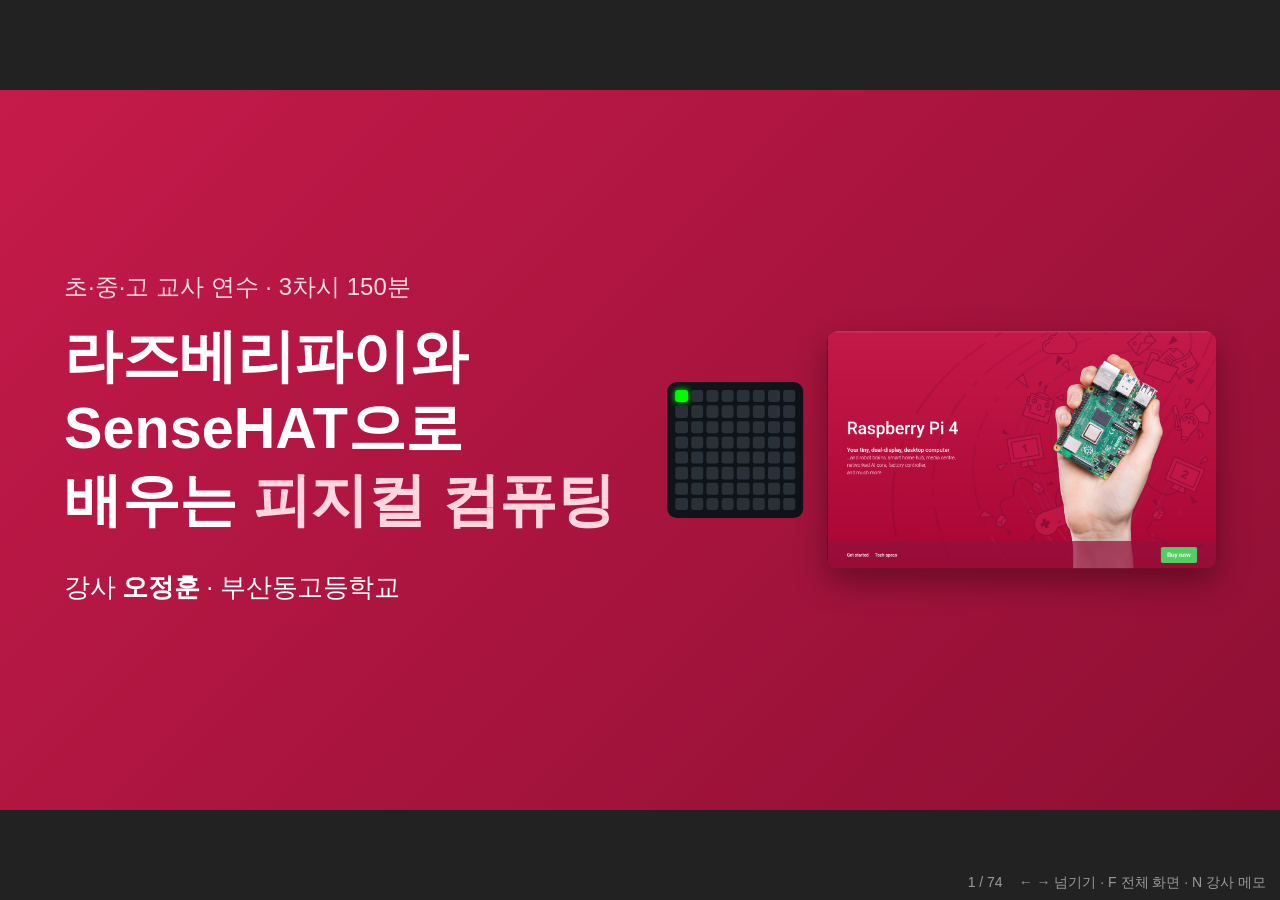
==== commit fa5d7531: "뱀 게임 연속 입력 처리·순서 기억 게임 입력 타이밍 수정, 슬라이드 74장으로 갱신 Co-Authored-By: Claude Opus 5.5 <noreply@anthropic.c" ====
--- a/slides/index.html
+++ b/slides/index.html
@@ -739,7 +739,7 @@
     print(r, g, b)                       # 셸 창에서 실제 값 확인
     sleep(0.5)</code></pre></div>
   <div class="col out"><div class="tag">LED 결과</div><div class="ledrow"><div class="ledbox"><div class="led"><i style="--c:rgb(0,0,0)" class=off></i><i style="--c:rgb(0,0,0)" class=off></i><i style="--c:rgb(0,0,0)" class=off></i><i style="--c:rgb(0,0,0)" class=off></i><i style="--c:rgb(0,0,0)" class=off></i><i style="--c:rgb(0,0,0)" class=off></i><i style="--c:rgb(0,0,0)" class=off></i><i style="--c:rgb(0,0,0)" class=off></i><i style="--c:rgb(0,0,0)" class=off></i><i style="--c:rgb(248,0,0)"></i><i style="--c:rgb(248,0,0)"></i><i style="--c:rgb(248,0,0)"></i><i style="--c:rgb(248,0,0)"></i><i style="--c:rgb(0,0,0)" class=off></i><i style="--c:rgb(0,0,0)" class=off></i><i style="--c:rgb(0,0,0)" class=off></i><i style="--c:rgb(0,0,0)" class=off></i><i style="--c:rgb(248,0,0)"></i><i style="--c:rgb(0,0,0)" class=off></i><i style="--c:rgb(0,0,0)" class=off></i><i style="--c:rgb(0,0,0)" class=off></i><i style="--c:rgb(248,0,0)"></i><i style="--c:rgb(0,0,0)" class=off></i><i style="--c:rgb(0,0,0)" class=off></i><i style="--c:rgb(0,0,0)" class=off></i><i style="--c:rgb(248,0,0)"></i><i style="--c:rgb(0,0,0)" class=off></i><i style="--c:rgb(0,0,0)" class=off></i><i style="--c:rgb(0,0,0)" class=off></i><i style="--c:rgb(248,0,0)"></i><i style="--c:rgb(0,0,0)" class=off></i><i style="--c:rgb(0,0,0)" class=off></i><i style="--c:rgb(0,0,0)" class=off></i><i style="--c:rgb(248,0,0)"></i><i style="--c:rgb(248,0,0)"></i><i style="--c:rgb(248,0,0)"></i><i style="--c:rgb(248,0,0)"></i><i style="--c:rgb(0,0,0)" class=off></i><i style="--c:rgb(0,0,0)" class=off></i><i style="--c:rgb(0,0,0)" class=off></i><i style="--c:rgb(0,0,0)" class=off></i><i style="--c:rgb(248,0,0)"></i><i style="--c:rgb(0,0,0)" class=off></i><i style="--c:rgb(248,0,0)"></i><i style="--c:rgb(0,0,0)" class=off></i><i style="--c:rgb(0,0,0)" class=off></i><i style="--c:rgb(0,0,0)" class=off></i><i style="--c:rgb(0,0,0)" class=off></i><i style="--c:rgb(0,0,0)" class=off></i><i style="--c:rgb(248,0,0)"></i><i style="--c:rgb(0,0,0)" class=off></i><i style="--c:rgb(0,0,0)" class=off></i><i style="--c:rgb(248,0,0)"></i><i style="--c:rgb(0,0,0)" class=off></i><i style="--c:rgb(0,0,0)" class=off></i><i style="--c:rgb(0,0,0)" class=off></i><i style="--c:rgb(0,0,0)" class=off></i><i style="--c:rgb(248,0,0)"></i><i style="--c:rgb(0,0,0)" class=off></i><i style="--c:rgb(0,0,0)" class=off></i><i style="--c:rgb(0,0,0)" class=off></i><i style="--c:rgb(248,0,0)"></i><i style="--c:rgb(0,0,0)" class=off></i><i style="--c:rgb(0,0,0)" class=off></i></div><span>빨간 물체</span></div><b class="arrow">→</b><div class="ledbox"><div class="led"><i style="--c:rgb(0,0,0)" class=off></i><i style="--c:rgb(0,0,0)" class=off></i><i style="--c:rgb(0,0,0)" class=off></i><i style="--c:rgb(0,0,0)" class=off></i><i style="--c:rgb(0,0,0)" class=off></i><i style="--c:rgb(0,0,0)" class=off></i><i style="--c:rgb(0,0,0)" class=off></i><i style="--c:rgb(0,0,0)" class=off></i><i style="--c:rgb(0,0,0)" class=off></i><i style="--c:rgb(0,0,248)"></i><i style="--c:rgb(0,0,248)"></i><i style="--c:rgb(0,0,248)"></i><i style="--c:rgb(0,0,248)"></i><i style="--c:rgb(0,0,0)" class=off></i><i style="--c:rgb(0,0,0)" class=off></i><i style="--c:rgb(0,0,0)" class=off></i><i style="--c:rgb(0,0,0)" class=off></i><i style="--c:rgb(0,0,248)"></i><i style="--c:rgb(0,0,0)" class=off></i><i style="--c:rgb(0,0,0)" class=off></i><i style="--c:rgb(0,0,0)" class=off></i><i style="--c:rgb(0,0,248)"></i><i style="--c:rgb(0,0,0)" class=off></i><i style="--c:rgb(0,0,0)" class=off></i><i style="--c:rgb(0,0,0)" class=off></i><i style="--c:rgb(0,0,248)"></i><i style="--c:rgb(0,0,0)" class=off></i><i style="--c:rgb(0,0,0)" class=off></i><i style="--c:rgb(0,0,0)" class=off></i><i style="--c:rgb(0,0,248)"></i><i style="--c:rgb(0,0,0)" class=off></i><i style="--c:rgb(0,0,0)" class=off></i><i style="--c:rgb(0,0,0)" class=off></i><i style="--c:rgb(0,0,248)"></i><i style="--c:rgb(0,0,248)"></i><i style="--c:rgb(0,0,248)"></i><i style="--c:rgb(0,0,248)"></i><i style="--c:rgb(0,0,0)" class=off></i><i style="--c:rgb(0,0,0)" class=off></i><i style="--c:rgb(0,0,0)" class=off></i><i style="--c:rgb(0,0,0)" class=off></i><i style="--c:rgb(0,0,248)"></i><i style="--c:rgb(0,0,0)" class=off></i><i style="--c:rgb(0,0,0)" class=off></i><i style="--c:rgb(0,0,0)" class=off></i><i style="--c:rgb(0,0,248)"></i><i style="--c:rgb(0,0,0)" class=off></i><i style="--c:rgb(0,0,0)" class=off></i><i style="--c:rgb(0,0,0)" class=off></i><i style="--c:rgb(0,0,248)"></i><i style="--c:rgb(0,0,0)" class=off></i><i style="--c:rgb(0,0,0)" class=off></i><i style="--c:rgb(0,0,0)" class=off></i><i style="--c:rgb(0,0,248)"></i><i style="--c:rgb(0,0,0)" class=off></i><i style="--c:rgb(0,0,0)" class=off></i><i style="--c:rgb(0,0,0)" class=off></i><i style="--c:rgb(0,0,248)"></i><i style="--c:rgb(0,0,248)"></i><i style="--c:rgb(0,0,248)"></i><i style="--c:rgb(0,0,248)"></i><i style="--c:rgb(0,0,0)" class=off></i><i style="--c:rgb(0,0,0)" class=off></i><i style="--c:rgb(0,0,0)" class=off></i></div><span>파란 물체</span></div></div></div>
-</div><div class="concept"><span>새로 나오는 것</span> 컬러 센서 (SenseHAT V2 전용)</div></div></section><section class="slide div-slide" data-n="63"><div class="body"><div class="divider"><p>부록</p><h1>더 해 보기<br>게임 4개</h1></div></div></section><section class="slide " data-n="64"><header><h2>게임 한눈에 보기</h2></header><div class="body"><div class="minis"><div class="mini"><div class="num">g01</div><div class="ledrow"><div class="ledbox"><div class="led"><i style="--c:rgb(0,0,0)" class=off></i><i style="--c:rgb(0,0,0)" class=off></i><i style="--c:rgb(0,0,0)" class=off></i><i style="--c:rgb(0,0,0)" class=off></i><i style="--c:rgb(0,0,0)" class=off></i><i style="--c:rgb(0,0,0)" class=off></i><i style="--c:rgb(0,0,0)" class=off></i><i style="--c:rgb(0,0,0)" class=off></i><i style="--c:rgb(0,0,0)" class=off></i><i style="--c:rgb(0,0,0)" class=off></i><i style="--c:rgb(0,0,0)" class=off></i><i style="--c:rgb(0,0,0)" class=off></i><i style="--c:rgb(0,0,0)" class=off></i><i style="--c:rgb(0,0,0)" class=off></i><i style="--c:rgb(0,0,0)" class=off></i><i style="--c:rgb(0,0,0)" class=off></i><i style="--c:rgb(0,0,0)" class=off></i><i style="--c:rgb(0,0,0)" class=off></i><i style="--c:rgb(0,0,0)" class=off></i><i style="--c:rgb(0,0,0)" class=off></i><i style="--c:rgb(0,0,0)" class=off></i><i style="--c:rgb(0,0,0)" class=off></i><i style="--c:rgb(248,0,0)"></i><i style="--c:rgb(0,0,0)" class=off></i><i style="--c:rgb(0,0,0)" class=off></i><i style="--c:rgb(0,0,0)" class=off></i><i style="--c:rgb(0,0,0)" class=off></i><i style="--c:rgb(0,0,0)" class=off></i><i style="--c:rgb(0,0,0)" class=off></i><i style="--c:rgb(0,0,0)" class=off></i><i style="--c:rgb(0,0,0)" class=off></i><i style="--c:rgb(0,0,0)" class=off></i><i style="--c:rgb(0,0,0)" class=off></i><i style="--c:rgb(0,0,0)" class=off></i><i style="--c:rgb(0,252,0)"></i><i style="--c:rgb(0,252,0)"></i><i style="--c:rgb(0,0,0)" class=off></i><i style="--c:rgb(0,0,0)" class=off></i><i style="--c:rgb(0,0,0)" class=off></i><i style="--c:rgb(0,0,0)" class=off></i><i style="--c:rgb(0,0,0)" class=off></i><i style="--c:rgb(0,0,0)" class=off></i><i style="--c:rgb(0,0,0)" class=off></i><i style="--c:rgb(0,0,0)" class=off></i><i style="--c:rgb(0,0,0)" class=off></i><i style="--c:rgb(0,0,0)" class=off></i><i style="--c:rgb(0,0,0)" class=off></i><i style="--c:rgb(0,0,0)" class=off></i><i style="--c:rgb(0,0,0)" class=off></i><i style="--c:rgb(0,0,0)" class=off></i><i style="--c:rgb(0,0,0)" class=off></i><i style="--c:rgb(0,0,0)" class=off></i><i style="--c:rgb(0,0,0)" class=off></i><i style="--c:rgb(0,0,0)" class=off></i><i style="--c:rgb(0,0,0)" class=off></i><i style="--c:rgb(0,0,0)" class=off></i><i style="--c:rgb(0,0,0)" class=off></i><i style="--c:rgb(0,0,0)" class=off></i><i style="--c:rgb(0,0,0)" class=off></i><i style="--c:rgb(0,0,0)" class=off></i><i style="--c:rgb(0,0,0)" class=off></i><i style="--c:rgb(0,0,0)" class=off></i><i style="--c:rgb(0,0,0)" class=off></i><i style="--c:rgb(0,0,0)" class=off></i></div></div><b class="arrow">→</b><div class="ledbox"><div class="led"><i style="--c:rgb(0,0,0)" class=off></i><i style="--c:rgb(0,0,0)" class=off></i><i style="--c:rgb(0,0,0)" class=off></i><i style="--c:rgb(0,0,0)" class=off></i><i style="--c:rgb(0,0,0)" class=off></i><i style="--c:rgb(0,0,0)" class=off></i><i style="--c:rgb(0,0,0)" class=off></i><i style="--c:rgb(0,0,0)" class=off></i><i style="--c:rgb(0,0,0)" class=off></i><i style="--c:rgb(0,0,0)" class=off></i><i style="--c:rgb(0,0,0)" class=off></i><i style="--c:rgb(0,0,0)" class=off></i><i style="--c:rgb(0,0,0)" class=off></i><i style="--c:rgb(0,0,0)" class=off></i><i style="--c:rgb(0,252,0)"></i><i style="--c:rgb(0,0,0)" class=off></i><i style="--c:rgb(0,0,0)" class=off></i><i style="--c:rgb(0,0,0)" class=off></i><i style="--c:rgb(0,0,0)" class=off></i><i style="--c:rgb(0,0,0)" class=off></i><i style="--c:rgb(0,252,0)"></i><i style="--c:rgb(0,252,0)"></i><i style="--c:rgb(0,252,0)"></i><i style="--c:rgb(0,0,0)" class=off></i><i style="--c:rgb(0,0,0)" class=off></i><i style="--c:rgb(0,0,0)" class=off></i><i style="--c:rgb(0,0,0)" class=off></i><i style="--c:rgb(0,0,0)" class=off></i><i style="--c:rgb(0,252,0)"></i><i style="--c:rgb(0,0,0)" class=off></i><i style="--c:rgb(0,0,0)" class=off></i><i style="--c:rgb(0,0,0)" class=off></i><i style="--c:rgb(0,0,0)" class=off></i><i style="--c:rgb(0,0,0)" class=off></i><i style="--c:rgb(0,0,0)" class=off></i><i style="--c:rgb(0,0,0)" class=off></i><i style="--c:rgb(0,0,0)" class=off></i><i style="--c:rgb(0,0,0)" class=off></i><i style="--c:rgb(0,0,0)" class=off></i><i style="--c:rgb(0,0,0)" class=off></i><i style="--c:rgb(0,0,0)" class=off></i><i style="--c:rgb(0,0,0)" class=off></i><i style="--c:rgb(0,0,0)" class=off></i><i style="--c:rgb(0,0,0)" class=off></i><i style="--c:rgb(0,0,0)" class=off></i><i style="--c:rgb(0,0,0)" class=off></i><i style="--c:rgb(0,0,0)" class=off></i><i style="--c:rgb(0,0,0)" class=off></i><i style="--c:rgb(0,0,0)" class=off></i><i style="--c:rgb(248,0,0)"></i><i style="--c:rgb(0,0,0)" class=off></i><i style="--c:rgb(0,0,0)" class=off></i><i style="--c:rgb(0,0,0)" class=off></i><i style="--c:rgb(0,0,0)" class=off></i><i style="--c:rgb(0,0,0)" class=off></i><i style="--c:rgb(0,0,0)" class=off></i><i style="--c:rgb(0,0,0)" class=off></i><i style="--c:rgb(0,0,0)" class=off></i><i style="--c:rgb(0,0,0)" class=off></i><i style="--c:rgb(0,0,0)" class=off></i><i style="--c:rgb(0,0,0)" class=off></i><i style="--c:rgb(0,0,0)" class=off></i><i style="--c:rgb(0,0,0)" class=off></i><i style="--c:rgb(0,0,0)" class=off></i></div></div></div><h4>뱀 게임</h4></div><div class="mini"><div class="num">g02</div><div class="ledrow"><div class="ledbox"><div class="led"><i style="--c:rgb(0,0,0)" class=off></i><i style="--c:rgb(0,0,0)" class=off></i><i style="--c:rgb(0,0,0)" class=off></i><i style="--c:rgb(0,0,0)" class=off></i><i style="--c:rgb(0,0,0)" class=off></i><i style="--c:rgb(0,0,0)" class=off></i><i style="--c:rgb(0,0,0)" class=off></i><i style="--c:rgb(0,0,0)" class=off></i><i style="--c:rgb(0,0,0)" class=off></i><i style="--c:rgb(248,80,0)"></i><i style="--c:rgb(0,0,0)" class=off></i><i style="--c:rgb(0,0,0)" class=off></i><i style="--c:rgb(0,0,0)" class=off></i><i style="--c:rgb(0,0,0)" class=off></i><i style="--c:rgb(0,0,0)" class=off></i><i style="--c:rgb(0,0,0)" class=off></i><i style="--c:rgb(0,0,0)" class=off></i><i style="--c:rgb(0,0,0)" class=off></i><i style="--c:rgb(0,0,0)" class=off></i><i style="--c:rgb(0,0,0)" class=off></i><i style="--c:rgb(0,0,0)" class=off></i><i style="--c:rgb(0,0,0)" class=off></i><i style="--c:rgb(0,0,0)" class=off></i><i style="--c:rgb(0,0,0)" class=off></i><i style="--c:rgb(0,0,0)" class=off></i><i style="--c:rgb(0,0,0)" class=off></i><i style="--c:rgb(0,0,0)" class=off></i><i style="--c:rgb(0,0,0)" class=off></i><i style="--c:rgb(0,0,0)" class=off></i><i style="--c:rgb(248,80,0)"></i><i style="--c:rgb(0,0,0)" class=off></i><i style="--c:rgb(0,0,0)" class=off></i><i style="--c:rgb(0,0,0)" class=off></i><i style="--c:rgb(0,0,0)" class=off></i><i style="--c:rgb(0,0,0)" class=off></i><i style="--c:rgb(0,0,0)" class=off></i><i style="--c:rgb(0,0,0)" class=off></i><i style="--c:rgb(0,0,0)" class=off></i><i style="--c:rgb(0,0,0)" class=off></i><i style="--c:rgb(0,0,0)" class=off></i><i style="--c:rgb(0,0,0)" class=off></i><i style="--c:rgb(0,0,0)" class=off></i><i style="--c:rgb(248,80,0)"></i><i style="--c:rgb(0,0,0)" class=off></i><i style="--c:rgb(0,0,0)" class=off></i><i style="--c:rgb(0,0,0)" class=off></i><i style="--c:rgb(0,0,0)" class=off></i><i style="--c:rgb(0,0,0)" class=off></i><i style="--c:rgb(0,0,0)" class=off></i><i style="--c:rgb(0,0,0)" class=off></i><i style="--c:rgb(0,0,0)" class=off></i><i style="--c:rgb(0,0,0)" class=off></i><i style="--c:rgb(0,0,0)" class=off></i><i style="--c:rgb(0,0,0)" class=off></i><i style="--c:rgb(0,0,0)" class=off></i><i style="--c:rgb(0,0,0)" class=off></i><i style="--c:rgb(0,0,0)" class=off></i><i style="--c:rgb(0,0,0)" class=off></i><i style="--c:rgb(0,0,0)" class=off></i><i style="--c:rgb(0,200,248)"></i><i style="--c:rgb(0,0,0)" class=off></i><i style="--c:rgb(0,0,0)" class=off></i><i style="--c:rgb(0,0,0)" class=off></i><i style="--c:rgb(0,0,0)" class=off></i></div></div><b class="arrow">→</b><div class="ledbox"><div class="led"><i style="--c:rgb(248,0,0)"></i><i style="--c:rgb(248,0,0)"></i><i style="--c:rgb(248,0,0)"></i><i style="--c:rgb(248,0,0)"></i><i style="--c:rgb(248,0,0)"></i><i style="--c:rgb(248,0,0)"></i><i style="--c:rgb(248,0,0)"></i><i style="--c:rgb(248,0,0)"></i><i style="--c:rgb(248,0,0)"></i><i style="--c:rgb(248,0,0)"></i><i style="--c:rgb(248,0,0)"></i><i style="--c:rgb(248,0,0)"></i><i style="--c:rgb(248,0,0)"></i><i style="--c:rgb(248,0,0)"></i><i style="--c:rgb(248,0,0)"></i><i style="--c:rgb(248,0,0)"></i><i style="--c:rgb(248,0,0)"></i><i style="--c:rgb(248,0,0)"></i><i style="--c:rgb(248,0,0)"></i><i style="--c:rgb(248,0,0)"></i><i style="--c:rgb(248,0,0)"></i><i style="--c:rgb(248,0,0)"></i><i style="--c:rgb(248,0,0)"></i><i style="--c:rgb(248,0,0)"></i><i style="--c:rgb(248,0,0)"></i><i style="--c:rgb(248,0,0)"></i><i style="--c:rgb(248,0,0)"></i><i style="--c:rgb(248,0,0)"></i><i style="--c:rgb(248,0,0)"></i><i style="--c:rgb(248,0,0)"></i><i style="--c:rgb(248,0,0)"></i><i style="--c:rgb(248,0,0)"></i><i style="--c:rgb(248,0,0)"></i><i style="--c:rgb(248,0,0)"></i><i style="--c:rgb(248,0,0)"></i><i style="--c:rgb(248,0,0)"></i><i style="--c:rgb(248,0,0)"></i><i style="--c:rgb(248,0,0)"></i><i style="--c:rgb(248,0,0)"></i><i style="--c:rgb(248,0,0)"></i><i style="--c:rgb(248,0,0)"></i><i style="--c:rgb(248,0,0)"></i><i style="--c:rgb(248,0,0)"></i><i style="--c:rgb(248,0,0)"></i><i style="--c:rgb(248,0,0)"></i><i style="--c:rgb(248,0,0)"></i><i style="--c:rgb(248,0,0)"></i><i style="--c:rgb(248,0,0)"></i><i style="--c:rgb(248,0,0)"></i><i style="--c:rgb(248,0,0)"></i><i style="--c:rgb(248,0,0)"></i><i style="--c:rgb(248,0,0)"></i><i style="--c:rgb(248,0,0)"></i><i style="--c:rgb(248,0,0)"></i><i style="--c:rgb(248,0,0)"></i><i style="--c:rgb(248,0,0)"></i><i style="--c:rgb(248,0,0)"></i><i style="--c:rgb(248,0,0)"></i><i style="--c:rgb(248,0,0)"></i><i style="--c:rgb(248,0,0)"></i><i style="--c:rgb(248,0,0)"></i><i style="--c:rgb(248,0,0)"></i><i style="--c:rgb(248,0,0)"></i><i style="--c:rgb(248,0,0)"></i></div></div></div><h4>돌 피하기</h4></div><div class="mini"><div class="num">g03</div><div class="ledrow"><div class="ledbox"><div class="led"><i style="--c:rgb(0,200,248)"></i><i style="--c:rgb(0,0,0)" class=off></i><i style="--c:rgb(0,0,0)" class=off></i><i style="--c:rgb(120,60,0)"></i><i style="--c:rgb(0,0,0)" class=off></i><i style="--c:rgb(0,0,0)" class=off></i><i style="--c:rgb(0,0,0)" class=off></i><i style="--c:rgb(0,0,0)" class=off></i><i style="--c:rgb(120,60,0)"></i><i style="--c:rgb(120,60,0)"></i><i style="--c:rgb(0,0,0)" class=off></i><i style="--c:rgb(120,60,0)"></i><i style="--c:rgb(0,0,0)" class=off></i><i style="--c:rgb(120,60,0)"></i><i style="--c:rgb(120,60,0)"></i><i style="--c:rgb(0,0,0)" class=off></i><i style="--c:rgb(0,0,0)" class=off></i><i style="--c:rgb(0,0,0)" class=off></i><i style="--c:rgb(0,0,0)" class=off></i><i style="--c:rgb(120,60,0)"></i><i style="--c:rgb(0,0,0)" class=off></i><i style="--c:rgb(0,0,0)" class=off></i><i style="--c:rgb(120,60,0)"></i><i style="--c:rgb(0,0,0)" class=off></i><i style="--c:rgb(0,0,0)" class=off></i><i style="--c:rgb(120,60,0)"></i><i style="--c:rgb(120,60,0)"></i><i style="--c:rgb(120,60,0)"></i><i style="--c:rgb(0,0,0)" class=off></i><i style="--c:rgb(120,60,0)"></i><i style="--c:rgb(120,60,0)"></i><i style="--c:rgb(0,0,0)" class=off></i><i style="--c:rgb(0,0,0)" class=off></i><i style="--c:rgb(0,0,0)" class=off></i><i style="--c:rgb(0,0,0)" class=off></i><i style="--c:rgb(0,0,0)" class=off></i><i style="--c:rgb(0,0,0)" class=off></i><i style="--c:rgb(0,0,0)" class=off></i><i style="--c:rgb(120,60,0)"></i><i style="--c:rgb(0,0,0)" class=off></i><i style="--c:rgb(120,60,0)"></i><i style="--c:rgb(120,60,0)"></i><i style="--c:rgb(120,60,0)"></i><i style="--c:rgb(120,60,0)"></i><i style="--c:rgb(0,0,0)" class=off></i><i style="--c:rgb(120,60,0)"></i><i style="--c:rgb(120,60,0)"></i><i style="--c:rgb(0,0,0)" class=off></i><i style="--c:rgb(0,0,0)" class=off></i><i style="--c:rgb(0,0,0)" class=off></i><i style="--c:rgb(0,0,0)" class=off></i><i style="--c:rgb(120,60,0)"></i><i style="--c:rgb(0,0,0)" class=off></i><i style="--c:rgb(0,0,0)" class=off></i><i style="--c:rgb(0,0,0)" class=off></i><i style="--c:rgb(0,0,0)" class=off></i><i style="--c:rgb(0,0,0)" class=off></i><i style="--c:rgb(120,60,0)"></i><i style="--c:rgb(0,0,0)" class=off></i><i style="--c:rgb(0,0,0)" class=off></i><i style="--c:rgb(0,0,0)" class=off></i><i style="--c:rgb(120,60,0)"></i><i style="--c:rgb(120,60,0)"></i><i style="--c:rgb(0,252,0)"></i></div></div><b class="arrow">→</b><div class="ledbox"><div class="led"><i style="--c:rgb(0,0,0)" class=off></i><i style="--c:rgb(0,0,0)" class=off></i><i style="--c:rgb(0,0,0)" class=off></i><i style="--c:rgb(120,60,0)"></i><i style="--c:rgb(0,0,0)" class=off></i><i style="--c:rgb(0,0,0)" class=off></i><i style="--c:rgb(0,0,0)" class=off></i><i style="--c:rgb(0,0,0)" class=off></i><i style="--c:rgb(120,60,0)"></i><i style="--c:rgb(120,60,0)"></i><i style="--c:rgb(0,0,0)" class=off></i><i style="--c:rgb(120,60,0)"></i><i style="--c:rgb(0,0,0)" class=off></i><i style="--c:rgb(120,60,0)"></i><i style="--c:rgb(120,60,0)"></i><i style="--c:rgb(0,0,0)" class=off></i><i style="--c:rgb(0,0,0)" class=off></i><i style="--c:rgb(0,0,0)" class=off></i><i style="--c:rgb(0,0,0)" class=off></i><i style="--c:rgb(120,60,0)"></i><i style="--c:rgb(0,0,0)" class=off></i><i style="--c:rgb(0,0,0)" class=off></i><i style="--c:rgb(120,60,0)"></i><i style="--c:rgb(0,0,0)" class=off></i><i style="--c:rgb(0,0,0)" class=off></i><i style="--c:rgb(120,60,0)"></i><i style="--c:rgb(120,60,0)"></i><i style="--c:rgb(120,60,0)"></i><i style="--c:rgb(0,0,0)" class=off></i><i style="--c:rgb(120,60,0)"></i><i style="--c:rgb(120,60,0)"></i><i style="--c:rgb(0,0,0)" class=off></i><i style="--c:rgb(0,0,0)" class=off></i><i style="--c:rgb(0,0,0)" class=off></i><i style="--c:rgb(0,0,0)" class=off></i><i style="--c:rgb(0,0,0)" class=off></i><i style="--c:rgb(0,0,0)" class=off></i><i style="--c:rgb(0,0,0)" class=off></i><i style="--c:rgb(120,60,0)"></i><i style="--c:rgb(0,0,0)" class=off></i><i style="--c:rgb(120,60,0)"></i><i style="--c:rgb(120,60,0)"></i><i style="--c:rgb(120,60,0)"></i><i style="--c:rgb(120,60,0)"></i><i style="--c:rgb(0,0,0)" class=off></i><i style="--c:rgb(120,60,0)"></i><i style="--c:rgb(120,60,0)"></i><i style="--c:rgb(0,0,0)" class=off></i><i style="--c:rgb(0,0,0)" class=off></i><i style="--c:rgb(0,0,0)" class=off></i><i style="--c:rgb(0,0,0)" class=off></i><i style="--c:rgb(120,60,0)"></i><i style="--c:rgb(0,200,248)"></i><i style="--c:rgb(0,0,0)" class=off></i><i style="--c:rgb(0,0,0)" class=off></i><i style="--c:rgb(0,0,0)" class=off></i><i style="--c:rgb(0,0,0)" class=off></i><i style="--c:rgb(120,60,0)"></i><i style="--c:rgb(0,0,0)" class=off></i><i style="--c:rgb(0,0,0)" class=off></i><i style="--c:rgb(0,0,0)" class=off></i><i style="--c:rgb(120,60,0)"></i><i style="--c:rgb(120,60,0)"></i><i style="--c:rgb(0,252,0)"></i></div></div></div><h4>미로 탈출</h4></div><div class="mini"><div class="num">g04</div><div class="ledrow"><div class="ledbox"><div class="led"><i style="--c:rgb(0,0,0)" class=off></i><i style="--c:rgb(0,0,0)" class=off></i><i style="--c:rgb(0,0,0)" class=off></i><i style="--c:rgb(248,0,0)"></i><i style="--c:rgb(248,0,0)"></i><i style="--c:rgb(0,0,0)" class=off></i><i style="--c:rgb(0,0,0)" class=off></i><i style="--c:rgb(0,0,0)" class=off></i><i style="--c:rgb(0,0,0)" class=off></i><i style="--c:rgb(0,0,0)" class=off></i><i style="--c:rgb(0,0,0)" class=off></i><i style="--c:rgb(248,0,0)"></i><i style="--c:rgb(248,0,0)"></i><i style="--c:rgb(0,0,0)" class=off></i><i style="--c:rgb(0,0,0)" class=off></i><i style="--c:rgb(0,0,0)" class=off></i><i style="--c:rgb(0,0,0)" class=off></i><i style="--c:rgb(0,0,0)" class=off></i><i style="--c:rgb(0,0,0)" class=off></i><i style="--c:rgb(0,0,0)" class=off></i><i style="--c:rgb(0,0,0)" class=off></i><i style="--c:rgb(0,0,0)" class=off></i><i style="--c:rgb(0,0,0)" class=off></i><i style="--c:rgb(0,0,0)" class=off></i><i style="--c:rgb(0,0,0)" class=off></i><i style="--c:rgb(0,0,0)" class=off></i><i style="--c:rgb(0,0,0)" class=off></i><i style="--c:rgb(0,0,0)" class=off></i><i style="--c:rgb(0,0,0)" class=off></i><i style="--c:rgb(0,0,0)" class=off></i><i style="--c:rgb(0,0,0)" class=off></i><i style="--c:rgb(0,0,0)" class=off></i><i style="--c:rgb(0,0,0)" class=off></i><i style="--c:rgb(0,0,0)" class=off></i><i style="--c:rgb(0,0,0)" class=off></i><i style="--c:rgb(0,0,0)" class=off></i><i style="--c:rgb(0,0,0)" class=off></i><i style="--c:rgb(0,0,0)" class=off></i><i style="--c:rgb(0,0,0)" class=off></i><i style="--c:rgb(0,0,0)" class=off></i><i style="--c:rgb(0,0,0)" class=off></i><i style="--c:rgb(0,0,0)" class=off></i><i style="--c:rgb(0,0,0)" class=off></i><i style="--c:rgb(0,0,0)" class=off></i><i style="--c:rgb(0,0,0)" class=off></i><i style="--c:rgb(0,0,0)" class=off></i><i style="--c:rgb(0,0,0)" class=off></i><i style="--c:rgb(0,0,0)" class=off></i><i style="--c:rgb(0,0,0)" class=off></i><i style="--c:rgb(0,0,0)" class=off></i><i style="--c:rgb(0,0,0)" class=off></i><i style="--c:rgb(0,0,0)" class=off></i><i style="--c:rgb(0,0,0)" class=off></i><i style="--c:rgb(0,0,0)" class=off></i><i style="--c:rgb(0,0,0)" class=off></i><i style="--c:rgb(0,0,0)" class=off></i><i style="--c:rgb(0,0,0)" class=off></i><i style="--c:rgb(0,0,0)" class=off></i><i style="--c:rgb(0,0,0)" class=off></i><i style="--c:rgb(0,0,0)" class=off></i><i style="--c:rgb(0,0,0)" class=off></i><i style="--c:rgb(0,0,0)" class=off></i><i style="--c:rgb(0,0,0)" class=off></i><i style="--c:rgb(0,0,0)" class=off></i></div></div><b class="arrow">→</b><div class="ledbox"><div class="led"><i style="--c:rgb(0,0,0)" class=off></i><i style="--c:rgb(0,0,0)" class=off></i><i style="--c:rgb(0,0,0)" class=off></i><i style="--c:rgb(0,0,0)" class=off></i><i style="--c:rgb(0,0,0)" class=off></i><i style="--c:rgb(0,0,0)" class=off></i><i style="--c:rgb(0,0,0)" class=off></i><i style="--c:rgb(0,0,0)" class=off></i><i style="--c:rgb(0,0,0)" class=off></i><i style="--c:rgb(0,0,0)" class=off></i><i style="--c:rgb(0,0,0)" class=off></i><i style="--c:rgb(0,0,0)" class=off></i><i style="--c:rgb(0,0,0)" class=off></i><i style="--c:rgb(0,0,0)" class=off></i><i style="--c:rgb(0,0,0)" class=off></i><i style="--c:rgb(0,0,0)" class=off></i><i style="--c:rgb(0,0,0)" class=off></i><i style="--c:rgb(0,0,0)" class=off></i><i style="--c:rgb(0,0,0)" class=off></i><i style="--c:rgb(0,0,0)" class=off></i><i style="--c:rgb(0,0,0)" class=off></i><i style="--c:rgb(0,0,0)" class=off></i><i style="--c:rgb(0,0,0)" class=off></i><i style="--c:rgb(0,0,0)" class=off></i><i style="--c:rgb(0,0,248)"></i><i style="--c:rgb(0,0,248)"></i><i style="--c:rgb(0,0,0)" class=off></i><i style="--c:rgb(0,0,0)" class=off></i><i style="--c:rgb(0,0,0)" class=off></i><i style="--c:rgb(0,0,0)" class=off></i><i style="--c:rgb(0,0,0)" class=off></i><i style="--c:rgb(0,0,0)" class=off></i><i style="--c:rgb(0,0,248)"></i><i style="--c:rgb(0,0,248)"></i><i style="--c:rgb(0,0,0)" class=off></i><i style="--c:rgb(0,0,0)" class=off></i><i style="--c:rgb(0,0,0)" class=off></i><i style="--c:rgb(0,0,0)" class=off></i><i style="--c:rgb(0,0,0)" class=off></i><i style="--c:rgb(0,0,0)" class=off></i><i style="--c:rgb(0,0,0)" class=off></i><i style="--c:rgb(0,0,0)" class=off></i><i style="--c:rgb(0,0,0)" class=off></i><i style="--c:rgb(0,0,0)" class=off></i><i style="--c:rgb(0,0,0)" class=off></i><i style="--c:rgb(0,0,0)" class=off></i><i style="--c:rgb(0,0,0)" class=off></i><i style="--c:rgb(0,0,0)" class=off></i><i style="--c:rgb(0,0,0)" class=off></i><i style="--c:rgb(0,0,0)" class=off></i><i style="--c:rgb(0,0,0)" class=off></i><i style="--c:rgb(0,0,0)" class=off></i><i style="--c:rgb(0,0,0)" class=off></i><i style="--c:rgb(0,0,0)" class=off></i><i style="--c:rgb(0,0,0)" class=off></i><i style="--c:rgb(0,0,0)" class=off></i><i style="--c:rgb(0,0,0)" class=off></i><i style="--c:rgb(0,0,0)" class=off></i><i style="--c:rgb(0,0,0)" class=off></i><i style="--c:rgb(0,0,0)" class=off></i><i style="--c:rgb(0,0,0)" class=off></i><i style="--c:rgb(0,0,0)" class=off></i><i style="--c:rgb(0,0,0)" class=off></i><i style="--c:rgb(0,0,0)" class=off></i></div></div></div><h4>순서 기억 게임</h4></div></div><p class="note">파일 위치: <code>code/python/game/</code> · 기울기 게임은 시작할 때 기기를 가만히 두기</p></div></section><section class="slide " data-n="65"><header><h2>g01 · 뱀 게임 (1/2)</h2></header><div class="body"><div class="cmp only-py">
+</div><div class="concept"><span>새로 나오는 것</span> 컬러 센서 (SenseHAT V2 전용)</div></div></section><section class="slide div-slide" data-n="63"><div class="body"><div class="divider"><p>부록</p><h1>더 해 보기<br>게임 4개</h1></div></div></section><section class="slide " data-n="64"><header><h2>게임 한눈에 보기</h2></header><div class="body"><div class="minis"><div class="mini"><div class="num">g01</div><div class="ledrow"><div class="ledbox"><div class="led"><i style="--c:rgb(0,0,0)" class=off></i><i style="--c:rgb(0,0,0)" class=off></i><i style="--c:rgb(0,0,0)" class=off></i><i style="--c:rgb(0,0,0)" class=off></i><i style="--c:rgb(0,0,0)" class=off></i><i style="--c:rgb(0,0,0)" class=off></i><i style="--c:rgb(0,0,0)" class=off></i><i style="--c:rgb(0,0,0)" class=off></i><i style="--c:rgb(0,0,0)" class=off></i><i style="--c:rgb(0,0,0)" class=off></i><i style="--c:rgb(0,0,0)" class=off></i><i style="--c:rgb(0,0,0)" class=off></i><i style="--c:rgb(0,0,0)" class=off></i><i style="--c:rgb(0,0,0)" class=off></i><i style="--c:rgb(0,0,0)" class=off></i><i style="--c:rgb(0,0,0)" class=off></i><i style="--c:rgb(0,0,0)" class=off></i><i style="--c:rgb(0,0,0)" class=off></i><i style="--c:rgb(0,0,0)" class=off></i><i style="--c:rgb(0,0,0)" class=off></i><i style="--c:rgb(0,0,0)" class=off></i><i style="--c:rgb(0,0,0)" class=off></i><i style="--c:rgb(248,0,0)"></i><i style="--c:rgb(0,0,0)" class=off></i><i style="--c:rgb(0,0,0)" class=off></i><i style="--c:rgb(0,0,0)" class=off></i><i style="--c:rgb(0,0,0)" class=off></i><i style="--c:rgb(0,0,0)" class=off></i><i style="--c:rgb(0,0,0)" class=off></i><i style="--c:rgb(0,0,0)" class=off></i><i style="--c:rgb(0,0,0)" class=off></i><i style="--c:rgb(0,0,0)" class=off></i><i style="--c:rgb(0,0,0)" class=off></i><i style="--c:rgb(0,0,0)" class=off></i><i style="--c:rgb(0,252,0)"></i><i style="--c:rgb(0,252,0)"></i><i style="--c:rgb(0,0,0)" class=off></i><i style="--c:rgb(0,0,0)" class=off></i><i style="--c:rgb(0,0,0)" class=off></i><i style="--c:rgb(0,0,0)" class=off></i><i style="--c:rgb(0,0,0)" class=off></i><i style="--c:rgb(0,0,0)" class=off></i><i style="--c:rgb(0,0,0)" class=off></i><i style="--c:rgb(0,0,0)" class=off></i><i style="--c:rgb(0,0,0)" class=off></i><i style="--c:rgb(0,0,0)" class=off></i><i style="--c:rgb(0,0,0)" class=off></i><i style="--c:rgb(0,0,0)" class=off></i><i style="--c:rgb(0,0,0)" class=off></i><i style="--c:rgb(0,0,0)" class=off></i><i style="--c:rgb(0,0,0)" class=off></i><i style="--c:rgb(0,0,0)" class=off></i><i style="--c:rgb(0,0,0)" class=off></i><i style="--c:rgb(0,0,0)" class=off></i><i style="--c:rgb(0,0,0)" class=off></i><i style="--c:rgb(0,0,0)" class=off></i><i style="--c:rgb(0,0,0)" class=off></i><i style="--c:rgb(0,0,0)" class=off></i><i style="--c:rgb(0,0,0)" class=off></i><i style="--c:rgb(0,0,0)" class=off></i><i style="--c:rgb(0,0,0)" class=off></i><i style="--c:rgb(0,0,0)" class=off></i><i style="--c:rgb(0,0,0)" class=off></i><i style="--c:rgb(0,0,0)" class=off></i></div></div><b class="arrow">→</b><div class="ledbox"><div class="led"><i style="--c:rgb(0,0,0)" class=off></i><i style="--c:rgb(0,0,0)" class=off></i><i style="--c:rgb(0,0,0)" class=off></i><i style="--c:rgb(0,0,0)" class=off></i><i style="--c:rgb(0,0,0)" class=off></i><i style="--c:rgb(0,0,0)" class=off></i><i style="--c:rgb(0,0,0)" class=off></i><i style="--c:rgb(0,0,0)" class=off></i><i style="--c:rgb(0,0,0)" class=off></i><i style="--c:rgb(0,0,0)" class=off></i><i style="--c:rgb(0,0,0)" class=off></i><i style="--c:rgb(0,0,0)" class=off></i><i style="--c:rgb(0,0,0)" class=off></i><i style="--c:rgb(0,0,0)" class=off></i><i style="--c:rgb(0,252,0)"></i><i style="--c:rgb(0,0,0)" class=off></i><i style="--c:rgb(0,0,0)" class=off></i><i style="--c:rgb(0,0,0)" class=off></i><i style="--c:rgb(0,0,0)" class=off></i><i style="--c:rgb(0,0,0)" class=off></i><i style="--c:rgb(0,252,0)"></i><i style="--c:rgb(0,252,0)"></i><i style="--c:rgb(0,252,0)"></i><i style="--c:rgb(0,0,0)" class=off></i><i style="--c:rgb(0,0,0)" class=off></i><i style="--c:rgb(0,0,0)" class=off></i><i style="--c:rgb(0,0,0)" class=off></i><i style="--c:rgb(0,0,0)" class=off></i><i style="--c:rgb(0,252,0)"></i><i style="--c:rgb(0,0,0)" class=off></i><i style="--c:rgb(0,0,0)" class=off></i><i style="--c:rgb(0,0,0)" class=off></i><i style="--c:rgb(0,0,0)" class=off></i><i style="--c:rgb(0,0,0)" class=off></i><i style="--c:rgb(0,0,0)" class=off></i><i style="--c:rgb(0,0,0)" class=off></i><i style="--c:rgb(0,0,0)" class=off></i><i style="--c:rgb(0,0,0)" class=off></i><i style="--c:rgb(0,0,0)" class=off></i><i style="--c:rgb(0,0,0)" class=off></i><i style="--c:rgb(0,0,0)" class=off></i><i style="--c:rgb(0,0,0)" class=off></i><i style="--c:rgb(0,0,0)" class=off></i><i style="--c:rgb(0,0,0)" class=off></i><i style="--c:rgb(0,0,0)" class=off></i><i style="--c:rgb(0,0,0)" class=off></i><i style="--c:rgb(0,0,0)" class=off></i><i style="--c:rgb(0,0,0)" class=off></i><i style="--c:rgb(0,0,0)" class=off></i><i style="--c:rgb(248,0,0)"></i><i style="--c:rgb(0,0,0)" class=off></i><i style="--c:rgb(0,0,0)" class=off></i><i style="--c:rgb(0,0,0)" class=off></i><i style="--c:rgb(0,0,0)" class=off></i><i style="--c:rgb(0,0,0)" class=off></i><i style="--c:rgb(0,0,0)" class=off></i><i style="--c:rgb(0,0,0)" class=off></i><i style="--c:rgb(0,0,0)" class=off></i><i style="--c:rgb(0,0,0)" class=off></i><i style="--c:rgb(0,0,0)" class=off></i><i style="--c:rgb(0,0,0)" class=off></i><i style="--c:rgb(0,0,0)" class=off></i><i style="--c:rgb(0,0,0)" class=off></i><i style="--c:rgb(0,0,0)" class=off></i></div></div></div><h4>뱀 게임</h4></div><div class="mini"><div class="num">g02</div><div class="ledrow"><div class="ledbox"><div class="led"><i style="--c:rgb(0,0,0)" class=off></i><i style="--c:rgb(0,0,0)" class=off></i><i style="--c:rgb(0,0,0)" class=off></i><i style="--c:rgb(0,0,0)" class=off></i><i style="--c:rgb(0,0,0)" class=off></i><i style="--c:rgb(0,0,0)" class=off></i><i style="--c:rgb(0,0,0)" class=off></i><i style="--c:rgb(0,0,0)" class=off></i><i style="--c:rgb(0,0,0)" class=off></i><i style="--c:rgb(248,80,0)"></i><i style="--c:rgb(0,0,0)" class=off></i><i style="--c:rgb(0,0,0)" class=off></i><i style="--c:rgb(0,0,0)" class=off></i><i style="--c:rgb(0,0,0)" class=off></i><i style="--c:rgb(0,0,0)" class=off></i><i style="--c:rgb(0,0,0)" class=off></i><i style="--c:rgb(0,0,0)" class=off></i><i style="--c:rgb(0,0,0)" class=off></i><i style="--c:rgb(0,0,0)" class=off></i><i style="--c:rgb(0,0,0)" class=off></i><i style="--c:rgb(0,0,0)" class=off></i><i style="--c:rgb(0,0,0)" class=off></i><i style="--c:rgb(0,0,0)" class=off></i><i style="--c:rgb(0,0,0)" class=off></i><i style="--c:rgb(0,0,0)" class=off></i><i style="--c:rgb(0,0,0)" class=off></i><i style="--c:rgb(0,0,0)" class=off></i><i style="--c:rgb(0,0,0)" class=off></i><i style="--c:rgb(0,0,0)" class=off></i><i style="--c:rgb(248,80,0)"></i><i style="--c:rgb(0,0,0)" class=off></i><i style="--c:rgb(0,0,0)" class=off></i><i style="--c:rgb(0,0,0)" class=off></i><i style="--c:rgb(0,0,0)" class=off></i><i style="--c:rgb(0,0,0)" class=off></i><i style="--c:rgb(0,0,0)" class=off></i><i style="--c:rgb(0,0,0)" class=off></i><i style="--c:rgb(0,0,0)" class=off></i><i style="--c:rgb(0,0,0)" class=off></i><i style="--c:rgb(0,0,0)" class=off></i><i style="--c:rgb(0,0,0)" class=off></i><i style="--c:rgb(0,0,0)" class=off></i><i style="--c:rgb(248,80,0)"></i><i style="--c:rgb(0,0,0)" class=off></i><i style="--c:rgb(0,0,0)" class=off></i><i style="--c:rgb(0,0,0)" class=off></i><i style="--c:rgb(0,0,0)" class=off></i><i style="--c:rgb(0,0,0)" class=off></i><i style="--c:rgb(0,0,0)" class=off></i><i style="--c:rgb(0,0,0)" class=off></i><i style="--c:rgb(0,0,0)" class=off></i><i style="--c:rgb(0,0,0)" class=off></i><i style="--c:rgb(0,0,0)" class=off></i><i style="--c:rgb(0,0,0)" class=off></i><i style="--c:rgb(0,0,0)" class=off></i><i style="--c:rgb(0,0,0)" class=off></i><i style="--c:rgb(0,0,0)" class=off></i><i style="--c:rgb(0,0,0)" class=off></i><i style="--c:rgb(0,0,0)" class=off></i><i style="--c:rgb(0,200,248)"></i><i style="--c:rgb(0,0,0)" class=off></i><i style="--c:rgb(0,0,0)" class=off></i><i style="--c:rgb(0,0,0)" class=off></i><i style="--c:rgb(0,0,0)" class=off></i></div></div><b class="arrow">→</b><div class="ledbox"><div class="led"><i style="--c:rgb(248,0,0)"></i><i style="--c:rgb(248,0,0)"></i><i style="--c:rgb(248,0,0)"></i><i style="--c:rgb(248,0,0)"></i><i style="--c:rgb(248,0,0)"></i><i style="--c:rgb(248,0,0)"></i><i style="--c:rgb(248,0,0)"></i><i style="--c:rgb(248,0,0)"></i><i style="--c:rgb(248,0,0)"></i><i style="--c:rgb(248,0,0)"></i><i style="--c:rgb(248,0,0)"></i><i style="--c:rgb(248,0,0)"></i><i style="--c:rgb(248,0,0)"></i><i style="--c:rgb(248,0,0)"></i><i style="--c:rgb(248,0,0)"></i><i style="--c:rgb(248,0,0)"></i><i style="--c:rgb(248,0,0)"></i><i style="--c:rgb(248,0,0)"></i><i style="--c:rgb(248,0,0)"></i><i style="--c:rgb(248,0,0)"></i><i style="--c:rgb(248,0,0)"></i><i style="--c:rgb(248,0,0)"></i><i style="--c:rgb(248,0,0)"></i><i style="--c:rgb(248,0,0)"></i><i style="--c:rgb(248,0,0)"></i><i style="--c:rgb(248,0,0)"></i><i style="--c:rgb(248,0,0)"></i><i style="--c:rgb(248,0,0)"></i><i style="--c:rgb(248,0,0)"></i><i style="--c:rgb(248,0,0)"></i><i style="--c:rgb(248,0,0)"></i><i style="--c:rgb(248,0,0)"></i><i style="--c:rgb(248,0,0)"></i><i style="--c:rgb(248,0,0)"></i><i style="--c:rgb(248,0,0)"></i><i style="--c:rgb(248,0,0)"></i><i style="--c:rgb(248,0,0)"></i><i style="--c:rgb(248,0,0)"></i><i style="--c:rgb(248,0,0)"></i><i style="--c:rgb(248,0,0)"></i><i style="--c:rgb(248,0,0)"></i><i style="--c:rgb(248,0,0)"></i><i style="--c:rgb(248,0,0)"></i><i style="--c:rgb(248,0,0)"></i><i style="--c:rgb(248,0,0)"></i><i style="--c:rgb(248,0,0)"></i><i style="--c:rgb(248,0,0)"></i><i style="--c:rgb(248,0,0)"></i><i style="--c:rgb(248,0,0)"></i><i style="--c:rgb(248,0,0)"></i><i style="--c:rgb(248,0,0)"></i><i style="--c:rgb(248,0,0)"></i><i style="--c:rgb(248,0,0)"></i><i style="--c:rgb(248,0,0)"></i><i style="--c:rgb(248,0,0)"></i><i style="--c:rgb(248,0,0)"></i><i style="--c:rgb(248,0,0)"></i><i style="--c:rgb(248,0,0)"></i><i style="--c:rgb(248,0,0)"></i><i style="--c:rgb(248,0,0)"></i><i style="--c:rgb(248,0,0)"></i><i style="--c:rgb(248,0,0)"></i><i style="--c:rgb(248,0,0)"></i><i style="--c:rgb(248,0,0)"></i></div></div></div><h4>돌 피하기</h4></div><div class="mini"><div class="num">g03</div><div class="ledrow"><div class="ledbox"><div class="led"><i style="--c:rgb(0,200,248)"></i><i style="--c:rgb(0,0,0)" class=off></i><i style="--c:rgb(0,0,0)" class=off></i><i style="--c:rgb(120,60,0)"></i><i style="--c:rgb(0,0,0)" class=off></i><i style="--c:rgb(0,0,0)" class=off></i><i style="--c:rgb(0,0,0)" class=off></i><i style="--c:rgb(0,0,0)" class=off></i><i style="--c:rgb(120,60,0)"></i><i style="--c:rgb(120,60,0)"></i><i style="--c:rgb(0,0,0)" class=off></i><i style="--c:rgb(120,60,0)"></i><i style="--c:rgb(0,0,0)" class=off></i><i style="--c:rgb(120,60,0)"></i><i style="--c:rgb(120,60,0)"></i><i style="--c:rgb(0,0,0)" class=off></i><i style="--c:rgb(0,0,0)" class=off></i><i style="--c:rgb(0,0,0)" class=off></i><i style="--c:rgb(0,0,0)" class=off></i><i style="--c:rgb(120,60,0)"></i><i style="--c:rgb(0,0,0)" class=off></i><i style="--c:rgb(0,0,0)" class=off></i><i style="--c:rgb(120,60,0)"></i><i style="--c:rgb(0,0,0)" class=off></i><i style="--c:rgb(0,0,0)" class=off></i><i style="--c:rgb(120,60,0)"></i><i style="--c:rgb(120,60,0)"></i><i style="--c:rgb(120,60,0)"></i><i style="--c:rgb(0,0,0)" class=off></i><i style="--c:rgb(120,60,0)"></i><i style="--c:rgb(120,60,0)"></i><i style="--c:rgb(0,0,0)" class=off></i><i style="--c:rgb(0,0,0)" class=off></i><i style="--c:rgb(0,0,0)" class=off></i><i style="--c:rgb(0,0,0)" class=off></i><i style="--c:rgb(0,0,0)" class=off></i><i style="--c:rgb(0,0,0)" class=off></i><i style="--c:rgb(0,0,0)" class=off></i><i style="--c:rgb(120,60,0)"></i><i style="--c:rgb(0,0,0)" class=off></i><i style="--c:rgb(120,60,0)"></i><i style="--c:rgb(120,60,0)"></i><i style="--c:rgb(120,60,0)"></i><i style="--c:rgb(120,60,0)"></i><i style="--c:rgb(0,0,0)" class=off></i><i style="--c:rgb(120,60,0)"></i><i style="--c:rgb(120,60,0)"></i><i style="--c:rgb(0,0,0)" class=off></i><i style="--c:rgb(0,0,0)" class=off></i><i style="--c:rgb(0,0,0)" class=off></i><i style="--c:rgb(0,0,0)" class=off></i><i style="--c:rgb(120,60,0)"></i><i style="--c:rgb(0,0,0)" class=off></i><i style="--c:rgb(0,0,0)" class=off></i><i style="--c:rgb(0,0,0)" class=off></i><i style="--c:rgb(0,0,0)" class=off></i><i style="--c:rgb(0,0,0)" class=off></i><i style="--c:rgb(120,60,0)"></i><i style="--c:rgb(0,0,0)" class=off></i><i style="--c:rgb(0,0,0)" class=off></i><i style="--c:rgb(0,0,0)" class=off></i><i style="--c:rgb(120,60,0)"></i><i style="--c:rgb(120,60,0)"></i><i style="--c:rgb(0,252,0)"></i></div></div><b class="arrow">→</b><div class="ledbox"><div class="led"><i style="--c:rgb(0,0,0)" class=off></i><i style="--c:rgb(0,0,0)" class=off></i><i style="--c:rgb(0,0,0)" class=off></i><i style="--c:rgb(120,60,0)"></i><i style="--c:rgb(0,0,0)" class=off></i><i style="--c:rgb(0,0,0)" class=off></i><i style="--c:rgb(0,0,0)" class=off></i><i style="--c:rgb(0,0,0)" class=off></i><i style="--c:rgb(120,60,0)"></i><i style="--c:rgb(120,60,0)"></i><i style="--c:rgb(0,0,0)" class=off></i><i style="--c:rgb(120,60,0)"></i><i style="--c:rgb(0,0,0)" class=off></i><i style="--c:rgb(120,60,0)"></i><i style="--c:rgb(120,60,0)"></i><i style="--c:rgb(0,0,0)" class=off></i><i style="--c:rgb(0,0,0)" class=off></i><i style="--c:rgb(0,0,0)" class=off></i><i style="--c:rgb(0,0,0)" class=off></i><i style="--c:rgb(120,60,0)"></i><i style="--c:rgb(0,0,0)" class=off></i><i style="--c:rgb(0,0,0)" class=off></i><i style="--c:rgb(120,60,0)"></i><i style="--c:rgb(0,0,0)" class=off></i><i style="--c:rgb(0,0,0)" class=off></i><i style="--c:rgb(120,60,0)"></i><i style="--c:rgb(120,60,0)"></i><i style="--c:rgb(120,60,0)"></i><i style="--c:rgb(0,0,0)" class=off></i><i style="--c:rgb(120,60,0)"></i><i style="--c:rgb(120,60,0)"></i><i style="--c:rgb(0,0,0)" class=off></i><i style="--c:rgb(0,0,0)" class=off></i><i style="--c:rgb(0,0,0)" class=off></i><i style="--c:rgb(0,0,0)" class=off></i><i style="--c:rgb(0,0,0)" class=off></i><i style="--c:rgb(0,0,0)" class=off></i><i style="--c:rgb(0,0,0)" class=off></i><i style="--c:rgb(120,60,0)"></i><i style="--c:rgb(0,0,0)" class=off></i><i style="--c:rgb(120,60,0)"></i><i style="--c:rgb(120,60,0)"></i><i style="--c:rgb(120,60,0)"></i><i style="--c:rgb(120,60,0)"></i><i style="--c:rgb(0,0,0)" class=off></i><i style="--c:rgb(120,60,0)"></i><i style="--c:rgb(120,60,0)"></i><i style="--c:rgb(0,0,0)" class=off></i><i style="--c:rgb(0,0,0)" class=off></i><i style="--c:rgb(0,0,0)" class=off></i><i style="--c:rgb(0,0,0)" class=off></i><i style="--c:rgb(120,60,0)"></i><i style="--c:rgb(0,200,248)"></i><i style="--c:rgb(0,0,0)" class=off></i><i style="--c:rgb(0,0,0)" class=off></i><i style="--c:rgb(0,0,0)" class=off></i><i style="--c:rgb(0,0,0)" class=off></i><i style="--c:rgb(120,60,0)"></i><i style="--c:rgb(0,0,0)" class=off></i><i style="--c:rgb(0,0,0)" class=off></i><i style="--c:rgb(0,0,0)" class=off></i><i style="--c:rgb(120,60,0)"></i><i style="--c:rgb(120,60,0)"></i><i style="--c:rgb(0,252,0)"></i></div></div></div><h4>미로 탈출</h4></div><div class="mini"><div class="num">g04</div><div class="ledrow"><div class="ledbox"><div class="led"><i style="--c:rgb(0,0,0)" class=off></i><i style="--c:rgb(0,0,0)" class=off></i><i style="--c:rgb(0,0,0)" class=off></i><i style="--c:rgb(248,0,0)"></i><i style="--c:rgb(248,0,0)"></i><i style="--c:rgb(0,0,0)" class=off></i><i style="--c:rgb(0,0,0)" class=off></i><i style="--c:rgb(0,0,0)" class=off></i><i style="--c:rgb(0,0,0)" class=off></i><i style="--c:rgb(0,0,0)" class=off></i><i style="--c:rgb(0,0,0)" class=off></i><i style="--c:rgb(248,0,0)"></i><i style="--c:rgb(248,0,0)"></i><i style="--c:rgb(0,0,0)" class=off></i><i style="--c:rgb(0,0,0)" class=off></i><i style="--c:rgb(0,0,0)" class=off></i><i style="--c:rgb(0,0,0)" class=off></i><i style="--c:rgb(0,0,0)" class=off></i><i style="--c:rgb(0,0,0)" class=off></i><i style="--c:rgb(0,0,0)" class=off></i><i style="--c:rgb(0,0,0)" class=off></i><i style="--c:rgb(0,0,0)" class=off></i><i style="--c:rgb(0,0,0)" class=off></i><i style="--c:rgb(0,0,0)" class=off></i><i style="--c:rgb(0,0,0)" class=off></i><i style="--c:rgb(0,0,0)" class=off></i><i style="--c:rgb(0,0,0)" class=off></i><i style="--c:rgb(0,0,0)" class=off></i><i style="--c:rgb(0,0,0)" class=off></i><i style="--c:rgb(0,0,0)" class=off></i><i style="--c:rgb(0,0,0)" class=off></i><i style="--c:rgb(0,0,0)" class=off></i><i style="--c:rgb(0,0,0)" class=off></i><i style="--c:rgb(0,0,0)" class=off></i><i style="--c:rgb(0,0,0)" class=off></i><i style="--c:rgb(0,0,0)" class=off></i><i style="--c:rgb(0,0,0)" class=off></i><i style="--c:rgb(0,0,0)" class=off></i><i style="--c:rgb(0,0,0)" class=off></i><i style="--c:rgb(0,0,0)" class=off></i><i style="--c:rgb(0,0,0)" class=off></i><i style="--c:rgb(0,0,0)" class=off></i><i style="--c:rgb(0,0,0)" class=off></i><i style="--c:rgb(0,0,0)" class=off></i><i style="--c:rgb(0,0,0)" class=off></i><i style="--c:rgb(0,0,0)" class=off></i><i style="--c:rgb(0,0,0)" class=off></i><i style="--c:rgb(0,0,0)" class=off></i><i style="--c:rgb(0,0,0)" class=off></i><i style="--c:rgb(0,0,0)" class=off></i><i style="--c:rgb(0,0,0)" class=off></i><i style="--c:rgb(0,0,0)" class=off></i><i style="--c:rgb(0,0,0)" class=off></i><i style="--c:rgb(0,0,0)" class=off></i><i style="--c:rgb(0,0,0)" class=off></i><i style="--c:rgb(0,0,0)" class=off></i><i style="--c:rgb(0,0,0)" class=off></i><i style="--c:rgb(0,0,0)" class=off></i><i style="--c:rgb(0,0,0)" class=off></i><i style="--c:rgb(0,0,0)" class=off></i><i style="--c:rgb(0,0,0)" class=off></i><i style="--c:rgb(0,0,0)" class=off></i><i style="--c:rgb(0,0,0)" class=off></i><i style="--c:rgb(0,0,0)" class=off></i></div></div><b class="arrow">→</b><div class="ledbox"><div class="led"><i style="--c:rgb(0,0,0)" class=off></i><i style="--c:rgb(0,0,0)" class=off></i><i style="--c:rgb(0,0,0)" class=off></i><i style="--c:rgb(0,0,0)" class=off></i><i style="--c:rgb(0,0,0)" class=off></i><i style="--c:rgb(0,0,0)" class=off></i><i style="--c:rgb(0,0,0)" class=off></i><i style="--c:rgb(0,0,0)" class=off></i><i style="--c:rgb(0,0,0)" class=off></i><i style="--c:rgb(0,0,0)" class=off></i><i style="--c:rgb(0,0,0)" class=off></i><i style="--c:rgb(0,0,0)" class=off></i><i style="--c:rgb(0,0,0)" class=off></i><i style="--c:rgb(0,0,0)" class=off></i><i style="--c:rgb(0,0,0)" class=off></i><i style="--c:rgb(0,0,0)" class=off></i><i style="--c:rgb(0,0,0)" class=off></i><i style="--c:rgb(0,0,0)" class=off></i><i style="--c:rgb(0,0,0)" class=off></i><i style="--c:rgb(0,0,0)" class=off></i><i style="--c:rgb(0,0,0)" class=off></i><i style="--c:rgb(0,0,0)" class=off></i><i style="--c:rgb(0,0,0)" class=off></i><i style="--c:rgb(0,0,0)" class=off></i><i style="--c:rgb(0,0,248)"></i><i style="--c:rgb(0,0,248)"></i><i style="--c:rgb(0,0,0)" class=off></i><i style="--c:rgb(0,0,0)" class=off></i><i style="--c:rgb(0,0,0)" class=off></i><i style="--c:rgb(0,0,0)" class=off></i><i style="--c:rgb(0,0,0)" class=off></i><i style="--c:rgb(0,0,0)" class=off></i><i style="--c:rgb(0,0,248)"></i><i style="--c:rgb(0,0,248)"></i><i style="--c:rgb(0,0,0)" class=off></i><i style="--c:rgb(0,0,0)" class=off></i><i style="--c:rgb(0,0,0)" class=off></i><i style="--c:rgb(0,0,0)" class=off></i><i style="--c:rgb(0,0,0)" class=off></i><i style="--c:rgb(0,0,0)" class=off></i><i style="--c:rgb(0,0,0)" class=off></i><i style="--c:rgb(0,0,0)" class=off></i><i style="--c:rgb(0,0,0)" class=off></i><i style="--c:rgb(0,0,0)" class=off></i><i style="--c:rgb(0,0,0)" class=off></i><i style="--c:rgb(0,0,0)" class=off></i><i style="--c:rgb(0,0,0)" class=off></i><i style="--c:rgb(0,0,0)" class=off></i><i style="--c:rgb(0,0,0)" class=off></i><i style="--c:rgb(0,0,0)" class=off></i><i style="--c:rgb(0,0,0)" class=off></i><i style="--c:rgb(0,0,0)" class=off></i><i style="--c:rgb(0,0,0)" class=off></i><i style="--c:rgb(0,0,0)" class=off></i><i style="--c:rgb(0,0,0)" class=off></i><i style="--c:rgb(0,0,0)" class=off></i><i style="--c:rgb(0,0,0)" class=off></i><i style="--c:rgb(0,0,0)" class=off></i><i style="--c:rgb(0,0,0)" class=off></i><i style="--c:rgb(0,0,0)" class=off></i><i style="--c:rgb(0,0,0)" class=off></i><i style="--c:rgb(0,0,0)" class=off></i><i style="--c:rgb(0,0,0)" class=off></i><i style="--c:rgb(0,0,0)" class=off></i></div></div></div><h4>순서 기억 게임</h4></div></div><p class="note">파일 위치: <code>code/python/game/</code> · 기울기 게임은 시작할 때 기기를 가만히 두기</p></div></section><section class="slide " data-n="65"><header><h2>g01 · 뱀 게임 (1/3)</h2></header><div class="body"><div class="cmp only-py">
   <div class="col py"><div class="tag">Python <small>(첫 네 줄 생략)</small></div><pre class="code"><code># Argon 케이스에서는 조이스틱 방향이 반대로 읽혀서, 움직일 방향을 반대로 적어 둡니다.
 from random import randint       # 무작위 정수 도구 가져오기
 from time import sleep           # 기다리기(sleep) 도구 가져오기
@@ -749,15 +749,19 @@
 
 snake = [(3, 4), (2, 4)]         # 뱀 몸통 좌표 목록 (맨 앞이 머리)
 dx, dy = 1, 0                    # 처음에는 오른쪽으로 감
-apple = (6, 2)                   # 사과 위치</code></pre></div>
+apple = (6, 2)                   # 사과 위치
+turns = []                       # 눌렀지만 아직 쓰지 않은 방향 (빨리 두 번 눌러도 빠지지 않게)</code></pre></div>
   <div class="col out"><div class="tag">LED 결과</div><div class="ledrow"><div class="ledbox"><div class="led"><i style="--c:rgb(0,0,0)" class=off></i><i style="--c:rgb(0,0,0)" class=off></i><i style="--c:rgb(0,0,0)" class=off></i><i style="--c:rgb(0,0,0)" class=off></i><i style="--c:rgb(0,0,0)" class=off></i><i style="--c:rgb(0,0,0)" class=off></i><i style="--c:rgb(0,0,0)" class=off></i><i style="--c:rgb(0,0,0)" class=off></i><i style="--c:rgb(0,0,0)" class=off></i><i style="--c:rgb(0,0,0)" class=off></i><i style="--c:rgb(0,0,0)" class=off></i><i style="--c:rgb(0,0,0)" class=off></i><i style="--c:rgb(0,0,0)" class=off></i><i style="--c:rgb(0,0,0)" class=off></i><i style="--c:rgb(0,0,0)" class=off></i><i style="--c:rgb(0,0,0)" class=off></i><i style="--c:rgb(0,0,0)" class=off></i><i style="--c:rgb(0,0,0)" class=off></i><i style="--c:rgb(0,0,0)" class=off></i><i style="--c:rgb(0,0,0)" class=off></i><i style="--c:rgb(0,0,0)" class=off></i><i style="--c:rgb(0,0,0)" class=off></i><i style="--c:rgb(248,0,0)"></i><i style="--c:rgb(0,0,0)" class=off></i><i style="--c:rgb(0,0,0)" class=off></i><i style="--c:rgb(0,0,0)" class=off></i><i style="--c:rgb(0,0,0)" class=off></i><i style="--c:rgb(0,0,0)" class=off></i><i style="--c:rgb(0,0,0)" class=off></i><i style="--c:rgb(0,0,0)" class=off></i><i style="--c:rgb(0,0,0)" class=off></i><i style="--c:rgb(0,0,0)" class=off></i><i style="--c:rgb(0,0,0)" class=off></i><i style="--c:rgb(0,0,0)" class=off></i><i style="--c:rgb(0,252,0)"></i><i style="--c:rgb(0,252,0)"></i><i style="--c:rgb(0,0,0)" class=off></i><i style="--c:rgb(0,0,0)" class=off></i><i style="--c:rgb(0,0,0)" class=off></i><i style="--c:rgb(0,0,0)" class=off></i><i style="--c:rgb(0,0,0)" class=off></i><i style="--c:rgb(0,0,0)" class=off></i><i style="--c:rgb(0,0,0)" class=off></i><i style="--c:rgb(0,0,0)" class=off></i><i style="--c:rgb(0,0,0)" class=off></i><i style="--c:rgb(0,0,0)" class=off></i><i style="--c:rgb(0,0,0)" class=off></i><i style="--c:rgb(0,0,0)" class=off></i><i style="--c:rgb(0,0,0)" class=off></i><i style="--c:rgb(0,0,0)" class=off></i><i style="--c:rgb(0,0,0)" class=off></i><i style="--c:rgb(0,0,0)" class=off></i><i style="--c:rgb(0,0,0)" class=off></i><i style="--c:rgb(0,0,0)" class=off></i><i style="--c:rgb(0,0,0)" class=off></i><i style="--c:rgb(0,0,0)" class=off></i><i style="--c:rgb(0,0,0)" class=off></i><i style="--c:rgb(0,0,0)" class=off></i><i style="--c:rgb(0,0,0)" class=off></i><i style="--c:rgb(0,0,0)" class=off></i><i style="--c:rgb(0,0,0)" class=off></i><i style="--c:rgb(0,0,0)" class=off></i><i style="--c:rgb(0,0,0)" class=off></i><i style="--c:rgb(0,0,0)" class=off></i></div><span>처음</span></div><b class="arrow">→</b><div class="ledbox"><div class="led"><i style="--c:rgb(0,0,0)" class=off></i><i style="--c:rgb(0,0,0)" class=off></i><i style="--c:rgb(0,0,0)" class=off></i><i style="--c:rgb(0,0,0)" class=off></i><i style="--c:rgb(0,0,0)" class=off></i><i style="--c:rgb(0,0,0)" class=off></i><i style="--c:rgb(0,0,0)" class=off></i><i style="--c:rgb(0,0,0)" class=off></i><i style="--c:rgb(0,0,0)" class=off></i><i style="--c:rgb(0,0,0)" class=off></i><i style="--c:rgb(0,0,0)" class=off></i><i style="--c:rgb(0,0,0)" class=off></i><i style="--c:rgb(0,0,0)" class=off></i><i style="--c:rgb(0,0,0)" class=off></i><i style="--c:rgb(0,252,0)"></i><i style="--c:rgb(0,0,0)" class=off></i><i style="--c:rgb(0,0,0)" class=off></i><i style="--c:rgb(0,0,0)" class=off></i><i style="--c:rgb(0,0,0)" class=off></i><i style="--c:rgb(0,0,0)" class=off></i><i style="--c:rgb(0,252,0)"></i><i style="--c:rgb(0,252,0)"></i><i style="--c:rgb(0,252,0)"></i><i style="--c:rgb(0,0,0)" class=off></i><i style="--c:rgb(0,0,0)" class=off></i><i style="--c:rgb(0,0,0)" class=off></i><i style="--c:rgb(0,0,0)" class=off></i><i style="--c:rgb(0,0,0)" class=off></i><i style="--c:rgb(0,252,0)"></i><i style="--c:rgb(0,0,0)" class=off></i><i style="--c:rgb(0,0,0)" class=off></i><i style="--c:rgb(0,0,0)" class=off></i><i style="--c:rgb(0,0,0)" class=off></i><i style="--c:rgb(0,0,0)" class=off></i><i style="--c:rgb(0,0,0)" class=off></i><i style="--c:rgb(0,0,0)" class=off></i><i style="--c:rgb(0,0,0)" class=off></i><i style="--c:rgb(0,0,0)" class=off></i><i style="--c:rgb(0,0,0)" class=off></i><i style="--c:rgb(0,0,0)" class=off></i><i style="--c:rgb(0,0,0)" class=off></i><i style="--c:rgb(0,0,0)" class=off></i><i style="--c:rgb(0,0,0)" class=off></i><i style="--c:rgb(0,0,0)" class=off></i><i style="--c:rgb(0,0,0)" class=off></i><i style="--c:rgb(0,0,0)" class=off></i><i style="--c:rgb(0,0,0)" class=off></i><i style="--c:rgb(0,0,0)" class=off></i><i style="--c:rgb(0,0,0)" class=off></i><i style="--c:rgb(248,0,0)"></i><i style="--c:rgb(0,0,0)" class=off></i><i style="--c:rgb(0,0,0)" class=off></i><i style="--c:rgb(0,0,0)" class=off></i><i style="--c:rgb(0,0,0)" class=off></i><i style="--c:rgb(0,0,0)" class=off></i><i style="--c:rgb(0,0,0)" class=off></i><i style="--c:rgb(0,0,0)" class=off></i><i style="--c:rgb(0,0,0)" class=off></i><i style="--c:rgb(0,0,0)" class=off></i><i style="--c:rgb(0,0,0)" class=off></i><i style="--c:rgb(0,0,0)" class=off></i><i style="--c:rgb(0,0,0)" class=off></i><i style="--c:rgb(0,0,0)" class=off></i><i style="--c:rgb(0,0,0)" class=off></i></div><span>사과 3개 먹은 뒤</span></div></div></div>
-</div><div class="concept"><span>게임 방법</span> 조이스틱으로 뱀을 움직여 빨간 사과 먹기</div></div></section><section class="slide " data-n="66"><header><h2>g01 · 뱀 게임 (2/2)</h2></header><div class="body"><div class="cmp only-py">
+</div><div class="concept"><span>게임 방법</span> 조이스틱으로 뱀을 움직여 빨간 사과 먹기</div></div></section><section class="slide " data-n="66"><header><h2>g01 · 뱀 게임 (2/3)</h2></header><div class="body"><div class="cmp only-py">
   <div class="col py"><div class="tag">Python <small>(이어서)</small></div><pre class="code"><code>while True:
     for e in sense.stick.get_events():         # 그동안 누른 조이스틱 기록
         if e.action == &quot;pressed&quot; and e.direction in move:
-            ndx, ndy = move[e.direction]
-            if (ndx, ndy) != (-dx, -dy):       # 정반대로는 못 돌기
-                dx, dy = ndx, ndy
+            turns.append(move[e.direction])
+    while turns:                               # 한 칸 갈 때 방향은 한 번만 바꾸고, 나머지는 다음 칸에
+        ndx, ndy = turns.pop(0)
+        if (ndx, ndy) != (dx, dy) and (ndx, ndy) != (-dx, -dy):   # 같은 방향·정반대는 건너뜀
+            dx, dy = ndx, ndy
+            break
     x, y = snake[0]                            # 지금 머리 위치
     head = ((x + dx) % 8, (y + dy) % 8)        # 새 머리 (벽을 넘으면 반대편으로)
     if head in snake:                          # 내 몸에 부딪히면
@@ -767,9 +771,10 @@
         while apple in snake:                  # 뱀과 겹치지 않는 곳에 새 사과
             apple = (randint(0, 7), randint(0, 7))
     else:
-        snake.pop()                            # 안 먹었으면 꼬리 한 칸 떼기
-
-    sense.clear()
+        snake.pop()                            # 안 먹었으면 꼬리 한 칸 떼기</code></pre></div>
+  <div class="col out"><div class="tag">LED 결과</div><div class="ledrow"><div class="ledbox"><div class="led"><i style="--c:rgb(0,0,0)" class=off></i><i style="--c:rgb(0,0,0)" class=off></i><i style="--c:rgb(0,0,0)" class=off></i><i style="--c:rgb(0,0,0)" class=off></i><i style="--c:rgb(0,0,0)" class=off></i><i style="--c:rgb(0,0,0)" class=off></i><i style="--c:rgb(0,0,0)" class=off></i><i style="--c:rgb(0,0,0)" class=off></i><i style="--c:rgb(0,0,0)" class=off></i><i style="--c:rgb(0,0,0)" class=off></i><i style="--c:rgb(0,0,0)" class=off></i><i style="--c:rgb(0,0,0)" class=off></i><i style="--c:rgb(0,0,0)" class=off></i><i style="--c:rgb(0,0,0)" class=off></i><i style="--c:rgb(0,0,0)" class=off></i><i style="--c:rgb(0,0,0)" class=off></i><i style="--c:rgb(0,0,0)" class=off></i><i style="--c:rgb(0,0,0)" class=off></i><i style="--c:rgb(0,0,0)" class=off></i><i style="--c:rgb(0,0,0)" class=off></i><i style="--c:rgb(0,0,0)" class=off></i><i style="--c:rgb(0,0,0)" class=off></i><i style="--c:rgb(248,0,0)"></i><i style="--c:rgb(0,0,0)" class=off></i><i style="--c:rgb(0,0,0)" class=off></i><i style="--c:rgb(0,0,0)" class=off></i><i style="--c:rgb(0,0,0)" class=off></i><i style="--c:rgb(0,0,0)" class=off></i><i style="--c:rgb(0,0,0)" class=off></i><i style="--c:rgb(0,0,0)" class=off></i><i style="--c:rgb(0,0,0)" class=off></i><i style="--c:rgb(0,0,0)" class=off></i><i style="--c:rgb(0,0,0)" class=off></i><i style="--c:rgb(0,0,0)" class=off></i><i style="--c:rgb(0,252,0)"></i><i style="--c:rgb(0,252,0)"></i><i style="--c:rgb(0,0,0)" class=off></i><i style="--c:rgb(0,0,0)" class=off></i><i style="--c:rgb(0,0,0)" class=off></i><i style="--c:rgb(0,0,0)" class=off></i><i style="--c:rgb(0,0,0)" class=off></i><i style="--c:rgb(0,0,0)" class=off></i><i style="--c:rgb(0,0,0)" class=off></i><i style="--c:rgb(0,0,0)" class=off></i><i style="--c:rgb(0,0,0)" class=off></i><i style="--c:rgb(0,0,0)" class=off></i><i style="--c:rgb(0,0,0)" class=off></i><i style="--c:rgb(0,0,0)" class=off></i><i style="--c:rgb(0,0,0)" class=off></i><i style="--c:rgb(0,0,0)" class=off></i><i style="--c:rgb(0,0,0)" class=off></i><i style="--c:rgb(0,0,0)" class=off></i><i style="--c:rgb(0,0,0)" class=off></i><i style="--c:rgb(0,0,0)" class=off></i><i style="--c:rgb(0,0,0)" class=off></i><i style="--c:rgb(0,0,0)" class=off></i><i style="--c:rgb(0,0,0)" class=off></i><i style="--c:rgb(0,0,0)" class=off></i><i style="--c:rgb(0,0,0)" class=off></i><i style="--c:rgb(0,0,0)" class=off></i><i style="--c:rgb(0,0,0)" class=off></i><i style="--c:rgb(0,0,0)" class=off></i><i style="--c:rgb(0,0,0)" class=off></i><i style="--c:rgb(0,0,0)" class=off></i></div><span>처음</span></div><b class="arrow">→</b><div class="ledbox"><div class="led"><i style="--c:rgb(0,0,0)" class=off></i><i style="--c:rgb(0,0,0)" class=off></i><i style="--c:rgb(0,0,0)" class=off></i><i style="--c:rgb(0,0,0)" class=off></i><i style="--c:rgb(0,0,0)" class=off></i><i style="--c:rgb(0,0,0)" class=off></i><i style="--c:rgb(0,0,0)" class=off></i><i style="--c:rgb(0,0,0)" class=off></i><i style="--c:rgb(0,0,0)" class=off></i><i style="--c:rgb(0,0,0)" class=off></i><i style="--c:rgb(0,0,0)" class=off></i><i style="--c:rgb(0,0,0)" class=off></i><i style="--c:rgb(0,0,0)" class=off></i><i style="--c:rgb(0,0,0)" class=off></i><i style="--c:rgb(0,252,0)"></i><i style="--c:rgb(0,0,0)" class=off></i><i style="--c:rgb(0,0,0)" class=off></i><i style="--c:rgb(0,0,0)" class=off></i><i style="--c:rgb(0,0,0)" class=off></i><i style="--c:rgb(0,0,0)" class=off></i><i style="--c:rgb(0,252,0)"></i><i style="--c:rgb(0,252,0)"></i><i style="--c:rgb(0,252,0)"></i><i style="--c:rgb(0,0,0)" class=off></i><i style="--c:rgb(0,0,0)" class=off></i><i style="--c:rgb(0,0,0)" class=off></i><i style="--c:rgb(0,0,0)" class=off></i><i style="--c:rgb(0,0,0)" class=off></i><i style="--c:rgb(0,252,0)"></i><i style="--c:rgb(0,0,0)" class=off></i><i style="--c:rgb(0,0,0)" class=off></i><i style="--c:rgb(0,0,0)" class=off></i><i style="--c:rgb(0,0,0)" class=off></i><i style="--c:rgb(0,0,0)" class=off></i><i style="--c:rgb(0,0,0)" class=off></i><i style="--c:rgb(0,0,0)" class=off></i><i style="--c:rgb(0,0,0)" class=off></i><i style="--c:rgb(0,0,0)" class=off></i><i style="--c:rgb(0,0,0)" class=off></i><i style="--c:rgb(0,0,0)" class=off></i><i style="--c:rgb(0,0,0)" class=off></i><i style="--c:rgb(0,0,0)" class=off></i><i style="--c:rgb(0,0,0)" class=off></i><i style="--c:rgb(0,0,0)" class=off></i><i style="--c:rgb(0,0,0)" class=off></i><i style="--c:rgb(0,0,0)" class=off></i><i style="--c:rgb(0,0,0)" class=off></i><i style="--c:rgb(0,0,0)" class=off></i><i style="--c:rgb(0,0,0)" class=off></i><i style="--c:rgb(248,0,0)"></i><i style="--c:rgb(0,0,0)" class=off></i><i style="--c:rgb(0,0,0)" class=off></i><i style="--c:rgb(0,0,0)" class=off></i><i style="--c:rgb(0,0,0)" class=off></i><i style="--c:rgb(0,0,0)" class=off></i><i style="--c:rgb(0,0,0)" class=off></i><i style="--c:rgb(0,0,0)" class=off></i><i style="--c:rgb(0,0,0)" class=off></i><i style="--c:rgb(0,0,0)" class=off></i><i style="--c:rgb(0,0,0)" class=off></i><i style="--c:rgb(0,0,0)" class=off></i><i style="--c:rgb(0,0,0)" class=off></i><i style="--c:rgb(0,0,0)" class=off></i><i style="--c:rgb(0,0,0)" class=off></i></div><span>사과 3개 먹은 뒤</span></div></div></div>
+</div><div class="concept"><span>게임 방법</span> 조이스틱으로 뱀을 움직여 빨간 사과 먹기</div></div></section><section class="slide " data-n="67"><header><h2>g01 · 뱀 게임 (3/3)</h2></header><div class="body"><div class="cmp only-py">
+  <div class="col py"><div class="tag">Python <small>(이어서)</small></div><pre class="code"><code>    sense.clear()
     for x, y in snake:
         sense.set_pixel(x, y, (0, 255, 0))     # 뱀은 초록
     sense.set_pixel(apple[0], apple[1], (255, 0, 0))   # 사과는 빨강
@@ -779,7 +784,7 @@
 print(&quot;점수:&quot;, score)                          # Thonny 셸 창에도 출력
 sense.show_message(&quot;Score &quot; + str(score), text_colour=(255, 255, 0))</code></pre></div>
   <div class="col out"><div class="tag">LED 결과</div><div class="ledrow"><div class="ledbox"><div class="led"><i style="--c:rgb(0,0,0)" class=off></i><i style="--c:rgb(0,0,0)" class=off></i><i style="--c:rgb(0,0,0)" class=off></i><i style="--c:rgb(0,0,0)" class=off></i><i style="--c:rgb(0,0,0)" class=off></i><i style="--c:rgb(0,0,0)" class=off></i><i style="--c:rgb(0,0,0)" class=off></i><i style="--c:rgb(0,0,0)" class=off></i><i style="--c:rgb(0,0,0)" class=off></i><i style="--c:rgb(0,0,0)" class=off></i><i style="--c:rgb(0,0,0)" class=off></i><i style="--c:rgb(0,0,0)" class=off></i><i style="--c:rgb(0,0,0)" class=off></i><i style="--c:rgb(0,0,0)" class=off></i><i style="--c:rgb(0,0,0)" class=off></i><i style="--c:rgb(0,0,0)" class=off></i><i style="--c:rgb(0,0,0)" class=off></i><i style="--c:rgb(0,0,0)" class=off></i><i style="--c:rgb(0,0,0)" class=off></i><i style="--c:rgb(0,0,0)" class=off></i><i style="--c:rgb(0,0,0)" class=off></i><i style="--c:rgb(0,0,0)" class=off></i><i style="--c:rgb(248,0,0)"></i><i style="--c:rgb(0,0,0)" class=off></i><i style="--c:rgb(0,0,0)" class=off></i><i style="--c:rgb(0,0,0)" class=off></i><i style="--c:rgb(0,0,0)" class=off></i><i style="--c:rgb(0,0,0)" class=off></i><i style="--c:rgb(0,0,0)" class=off></i><i style="--c:rgb(0,0,0)" class=off></i><i style="--c:rgb(0,0,0)" class=off></i><i style="--c:rgb(0,0,0)" class=off></i><i style="--c:rgb(0,0,0)" class=off></i><i style="--c:rgb(0,0,0)" class=off></i><i style="--c:rgb(0,252,0)"></i><i style="--c:rgb(0,252,0)"></i><i style="--c:rgb(0,0,0)" class=off></i><i style="--c:rgb(0,0,0)" class=off></i><i style="--c:rgb(0,0,0)" class=off></i><i style="--c:rgb(0,0,0)" class=off></i><i style="--c:rgb(0,0,0)" class=off></i><i style="--c:rgb(0,0,0)" class=off></i><i style="--c:rgb(0,0,0)" class=off></i><i style="--c:rgb(0,0,0)" class=off></i><i style="--c:rgb(0,0,0)" class=off></i><i style="--c:rgb(0,0,0)" class=off></i><i style="--c:rgb(0,0,0)" class=off></i><i style="--c:rgb(0,0,0)" class=off></i><i style="--c:rgb(0,0,0)" class=off></i><i style="--c:rgb(0,0,0)" class=off></i><i style="--c:rgb(0,0,0)" class=off></i><i style="--c:rgb(0,0,0)" class=off></i><i style="--c:rgb(0,0,0)" class=off></i><i style="--c:rgb(0,0,0)" class=off></i><i style="--c:rgb(0,0,0)" class=off></i><i style="--c:rgb(0,0,0)" class=off></i><i style="--c:rgb(0,0,0)" class=off></i><i style="--c:rgb(0,0,0)" class=off></i><i style="--c:rgb(0,0,0)" class=off></i><i style="--c:rgb(0,0,0)" class=off></i><i style="--c:rgb(0,0,0)" class=off></i><i style="--c:rgb(0,0,0)" class=off></i><i style="--c:rgb(0,0,0)" class=off></i><i style="--c:rgb(0,0,0)" class=off></i></div><span>처음</span></div><b class="arrow">→</b><div class="ledbox"><div class="led"><i style="--c:rgb(0,0,0)" class=off></i><i style="--c:rgb(0,0,0)" class=off></i><i style="--c:rgb(0,0,0)" class=off></i><i style="--c:rgb(0,0,0)" class=off></i><i style="--c:rgb(0,0,0)" class=off></i><i style="--c:rgb(0,0,0)" class=off></i><i style="--c:rgb(0,0,0)" class=off></i><i style="--c:rgb(0,0,0)" class=off></i><i style="--c:rgb(0,0,0)" class=off></i><i style="--c:rgb(0,0,0)" class=off></i><i style="--c:rgb(0,0,0)" class=off></i><i style="--c:rgb(0,0,0)" class=off></i><i style="--c:rgb(0,0,0)" class=off></i><i style="--c:rgb(0,0,0)" class=off></i><i style="--c:rgb(0,252,0)"></i><i style="--c:rgb(0,0,0)" class=off></i><i style="--c:rgb(0,0,0)" class=off></i><i style="--c:rgb(0,0,0)" class=off></i><i style="--c:rgb(0,0,0)" class=off></i><i style="--c:rgb(0,0,0)" class=off></i><i style="--c:rgb(0,252,0)"></i><i style="--c:rgb(0,252,0)"></i><i style="--c:rgb(0,252,0)"></i><i style="--c:rgb(0,0,0)" class=off></i><i style="--c:rgb(0,0,0)" class=off></i><i style="--c:rgb(0,0,0)" class=off></i><i style="--c:rgb(0,0,0)" class=off></i><i style="--c:rgb(0,0,0)" class=off></i><i style="--c:rgb(0,252,0)"></i><i style="--c:rgb(0,0,0)" class=off></i><i style="--c:rgb(0,0,0)" class=off></i><i style="--c:rgb(0,0,0)" class=off></i><i style="--c:rgb(0,0,0)" class=off></i><i style="--c:rgb(0,0,0)" class=off></i><i style="--c:rgb(0,0,0)" class=off></i><i style="--c:rgb(0,0,0)" class=off></i><i style="--c:rgb(0,0,0)" class=off></i><i style="--c:rgb(0,0,0)" class=off></i><i style="--c:rgb(0,0,0)" class=off></i><i style="--c:rgb(0,0,0)" class=off></i><i style="--c:rgb(0,0,0)" class=off></i><i style="--c:rgb(0,0,0)" class=off></i><i style="--c:rgb(0,0,0)" class=off></i><i style="--c:rgb(0,0,0)" class=off></i><i style="--c:rgb(0,0,0)" class=off></i><i style="--c:rgb(0,0,0)" class=off></i><i style="--c:rgb(0,0,0)" class=off></i><i style="--c:rgb(0,0,0)" class=off></i><i style="--c:rgb(0,0,0)" class=off></i><i style="--c:rgb(248,0,0)"></i><i style="--c:rgb(0,0,0)" class=off></i><i style="--c:rgb(0,0,0)" class=off></i><i style="--c:rgb(0,0,0)" class=off></i><i style="--c:rgb(0,0,0)" class=off></i><i style="--c:rgb(0,0,0)" class=off></i><i style="--c:rgb(0,0,0)" class=off></i><i style="--c:rgb(0,0,0)" class=off></i><i style="--c:rgb(0,0,0)" class=off></i><i style="--c:rgb(0,0,0)" class=off></i><i style="--c:rgb(0,0,0)" class=off></i><i style="--c:rgb(0,0,0)" class=off></i><i style="--c:rgb(0,0,0)" class=off></i><i style="--c:rgb(0,0,0)" class=off></i><i style="--c:rgb(0,0,0)" class=off></i></div><span>사과 3개 먹은 뒤</span></div></div></div>
-</div><div class="concept"><span>게임 방법</span> 조이스틱으로 뱀을 움직여 빨간 사과 먹기</div></div></section><section class="slide " data-n="67"><header><h2>g02 · 돌 피하기 (1/2)</h2></header><div class="body"><div class="cmp only-py">
+</div><div class="concept"><span>게임 방법</span> 조이스틱으로 뱀을 움직여 빨간 사과 먹기</div></div></section><section class="slide " data-n="68"><header><h2>g02 · 돌 피하기 (1/2)</h2></header><div class="body"><div class="cmp only-py">
   <div class="col py"><div class="tag">Python <small>(첫 네 줄 생략)</small></div><pre class="code"><code># Argon 케이스에서는 오른쪽으로 기울이면 x가 음수(-)입니다.
 from random import randint       # 무작위 정수 도구 가져오기
 from time import sleep           # 기다리기(sleep) 도구 가져오기
@@ -796,7 +801,7 @@
     elif x &gt; 0.2 and px &gt; 0:     # 왼쪽으로 기울였으면
         px = px - 1</code></pre></div>
   <div class="col out"><div class="tag">LED 결과</div><div class="ledrow"><div class="ledbox"><div class="led"><i style="--c:rgb(0,0,0)" class=off></i><i style="--c:rgb(0,0,0)" class=off></i><i style="--c:rgb(0,0,0)" class=off></i><i style="--c:rgb(0,0,0)" class=off></i><i style="--c:rgb(0,0,0)" class=off></i><i style="--c:rgb(0,0,0)" class=off></i><i style="--c:rgb(0,0,0)" class=off></i><i style="--c:rgb(0,0,0)" class=off></i><i style="--c:rgb(0,0,0)" class=off></i><i style="--c:rgb(248,80,0)"></i><i style="--c:rgb(0,0,0)" class=off></i><i style="--c:rgb(0,0,0)" class=off></i><i style="--c:rgb(0,0,0)" class=off></i><i style="--c:rgb(0,0,0)" class=off></i><i style="--c:rgb(0,0,0)" class=off></i><i style="--c:rgb(0,0,0)" class=off></i><i style="--c:rgb(0,0,0)" class=off></i><i style="--c:rgb(0,0,0)" class=off></i><i style="--c:rgb(0,0,0)" class=off></i><i style="--c:rgb(0,0,0)" class=off></i><i style="--c:rgb(0,0,0)" class=off></i><i style="--c:rgb(0,0,0)" class=off></i><i style="--c:rgb(0,0,0)" class=off></i><i style="--c:rgb(0,0,0)" class=off></i><i style="--c:rgb(0,0,0)" class=off></i><i style="--c:rgb(0,0,0)" class=off></i><i style="--c:rgb(0,0,0)" class=off></i><i style="--c:rgb(0,0,0)" class=off></i><i style="--c:rgb(0,0,0)" class=off></i><i style="--c:rgb(248,80,0)"></i><i style="--c:rgb(0,0,0)" class=off></i><i style="--c:rgb(0,0,0)" class=off></i><i style="--c:rgb(0,0,0)" class=off></i><i style="--c:rgb(0,0,0)" class=off></i><i style="--c:rgb(0,0,0)" class=off></i><i style="--c:rgb(0,0,0)" class=off></i><i style="--c:rgb(0,0,0)" class=off></i><i style="--c:rgb(0,0,0)" class=off></i><i style="--c:rgb(0,0,0)" class=off></i><i style="--c:rgb(0,0,0)" class=off></i><i style="--c:rgb(0,0,0)" class=off></i><i style="--c:rgb(0,0,0)" class=off></i><i style="--c:rgb(248,80,0)"></i><i style="--c:rgb(0,0,0)" class=off></i><i style="--c:rgb(0,0,0)" class=off></i><i style="--c:rgb(0,0,0)" class=off></i><i style="--c:rgb(0,0,0)" class=off></i><i style="--c:rgb(0,0,0)" class=off></i><i style="--c:rgb(0,0,0)" class=off></i><i style="--c:rgb(0,0,0)" class=off></i><i style="--c:rgb(0,0,0)" class=off></i><i style="--c:rgb(0,0,0)" class=off></i><i style="--c:rgb(0,0,0)" class=off></i><i style="--c:rgb(0,0,0)" class=off></i><i style="--c:rgb(0,0,0)" class=off></i><i style="--c:rgb(0,0,0)" class=off></i><i style="--c:rgb(0,0,0)" class=off></i><i style="--c:rgb(0,0,0)" class=off></i><i style="--c:rgb(0,0,0)" class=off></i><i style="--c:rgb(0,200,248)"></i><i style="--c:rgb(0,0,0)" class=off></i><i style="--c:rgb(0,0,0)" class=off></i><i style="--c:rgb(0,0,0)" class=off></i><i style="--c:rgb(0,0,0)" class=off></i></div><span>피하는 중</span></div><b class="arrow">→</b><div class="ledbox"><div class="led"><i style="--c:rgb(248,0,0)"></i><i style="--c:rgb(248,0,0)"></i><i style="--c:rgb(248,0,0)"></i><i style="--c:rgb(248,0,0)"></i><i style="--c:rgb(248,0,0)"></i><i style="--c:rgb(248,0,0)"></i><i style="--c:rgb(248,0,0)"></i><i style="--c:rgb(248,0,0)"></i><i style="--c:rgb(248,0,0)"></i><i style="--c:rgb(248,0,0)"></i><i style="--c:rgb(248,0,0)"></i><i style="--c:rgb(248,0,0)"></i><i style="--c:rgb(248,0,0)"></i><i style="--c:rgb(248,0,0)"></i><i style="--c:rgb(248,0,0)"></i><i style="--c:rgb(248,0,0)"></i><i style="--c:rgb(248,0,0)"></i><i style="--c:rgb(248,0,0)"></i><i style="--c:rgb(248,0,0)"></i><i style="--c:rgb(248,0,0)"></i><i style="--c:rgb(248,0,0)"></i><i style="--c:rgb(248,0,0)"></i><i style="--c:rgb(248,0,0)"></i><i style="--c:rgb(248,0,0)"></i><i style="--c:rgb(248,0,0)"></i><i style="--c:rgb(248,0,0)"></i><i style="--c:rgb(248,0,0)"></i><i style="--c:rgb(248,0,0)"></i><i style="--c:rgb(248,0,0)"></i><i style="--c:rgb(248,0,0)"></i><i style="--c:rgb(248,0,0)"></i><i style="--c:rgb(248,0,0)"></i><i style="--c:rgb(248,0,0)"></i><i style="--c:rgb(248,0,0)"></i><i style="--c:rgb(248,0,0)"></i><i style="--c:rgb(248,0,0)"></i><i style="--c:rgb(248,0,0)"></i><i style="--c:rgb(248,0,0)"></i><i style="--c:rgb(248,0,0)"></i><i style="--c:rgb(248,0,0)"></i><i style="--c:rgb(248,0,0)"></i><i style="--c:rgb(248,0,0)"></i><i style="--c:rgb(248,0,0)"></i><i style="--c:rgb(248,0,0)"></i><i style="--c:rgb(248,0,0)"></i><i style="--c:rgb(248,0,0)"></i><i style="--c:rgb(248,0,0)"></i><i style="--c:rgb(248,0,0)"></i><i style="--c:rgb(248,0,0)"></i><i style="--c:rgb(248,0,0)"></i><i style="--c:rgb(248,0,0)"></i><i style="--c:rgb(248,0,0)"></i><i style="--c:rgb(248,0,0)"></i><i style="--c:rgb(248,0,0)"></i><i style="--c:rgb(248,0,0)"></i><i style="--c:rgb(248,0,0)"></i><i style="--c:rgb(248,0,0)"></i><i style="--c:rgb(248,0,0)"></i><i style="--c:rgb(248,0,0)"></i><i style="--c:rgb(248,0,0)"></i><i style="--c:rgb(248,0,0)"></i><i style="--c:rgb(248,0,0)"></i><i style="--c:rgb(248,0,0)"></i><i style="--c:rgb(248,0,0)"></i></div><span>맞으면 쾅!</span></div></div></div>
-</div><div class="concept"><span>게임 방법</span> 좌우로 기울여 떨어지는 돌을 피하기</div></div></section><section class="slide " data-n="68"><header><h2>g02 · 돌 피하기 (2/2)</h2></header><div class="body"><div class="cmp only-py">
+</div><div class="concept"><span>게임 방법</span> 좌우로 기울여 떨어지는 돌을 피하기</div></div></section><section class="slide " data-n="69"><header><h2>g02 · 돌 피하기 (2/2)</h2></header><div class="body"><div class="cmp only-py">
   <div class="col py"><div class="tag">Python <small>(이어서)</small></div><pre class="code"><code>    new = []                     # 한 칸씩 떨어진 돌들을 담을 새 목록
     for r in rocks:
         if r[1] &lt; 7:             # 아직 바닥이 아니면 한 칸 아래로
@@ -821,7 +826,7 @@
 print(&quot;점수:&quot;, score)            # Thonny 셸 창에도 출력
 sense.show_message(&quot;Score &quot; + str(score), text_colour=(255, 255, 0))</code></pre></div>
   <div class="col out"><div class="tag">LED 결과</div><div class="ledrow"><div class="ledbox"><div class="led"><i style="--c:rgb(0,0,0)" class=off></i><i style="--c:rgb(0,0,0)" class=off></i><i style="--c:rgb(0,0,0)" class=off></i><i style="--c:rgb(0,0,0)" class=off></i><i style="--c:rgb(0,0,0)" class=off></i><i style="--c:rgb(0,0,0)" class=off></i><i style="--c:rgb(0,0,0)" class=off></i><i style="--c:rgb(0,0,0)" class=off></i><i style="--c:rgb(0,0,0)" class=off></i><i style="--c:rgb(248,80,0)"></i><i style="--c:rgb(0,0,0)" class=off></i><i style="--c:rgb(0,0,0)" class=off></i><i style="--c:rgb(0,0,0)" class=off></i><i style="--c:rgb(0,0,0)" class=off></i><i style="--c:rgb(0,0,0)" class=off></i><i style="--c:rgb(0,0,0)" class=off></i><i style="--c:rgb(0,0,0)" class=off></i><i style="--c:rgb(0,0,0)" class=off></i><i style="--c:rgb(0,0,0)" class=off></i><i style="--c:rgb(0,0,0)" class=off></i><i style="--c:rgb(0,0,0)" class=off></i><i style="--c:rgb(0,0,0)" class=off></i><i style="--c:rgb(0,0,0)" class=off></i><i style="--c:rgb(0,0,0)" class=off></i><i style="--c:rgb(0,0,0)" class=off></i><i style="--c:rgb(0,0,0)" class=off></i><i style="--c:rgb(0,0,0)" class=off></i><i style="--c:rgb(0,0,0)" class=off></i><i style="--c:rgb(0,0,0)" class=off></i><i style="--c:rgb(248,80,0)"></i><i style="--c:rgb(0,0,0)" class=off></i><i style="--c:rgb(0,0,0)" class=off></i><i style="--c:rgb(0,0,0)" class=off></i><i style="--c:rgb(0,0,0)" class=off></i><i style="--c:rgb(0,0,0)" class=off></i><i style="--c:rgb(0,0,0)" class=off></i><i style="--c:rgb(0,0,0)" class=off></i><i style="--c:rgb(0,0,0)" class=off></i><i style="--c:rgb(0,0,0)" class=off></i><i style="--c:rgb(0,0,0)" class=off></i><i style="--c:rgb(0,0,0)" class=off></i><i style="--c:rgb(0,0,0)" class=off></i><i style="--c:rgb(248,80,0)"></i><i style="--c:rgb(0,0,0)" class=off></i><i style="--c:rgb(0,0,0)" class=off></i><i style="--c:rgb(0,0,0)" class=off></i><i style="--c:rgb(0,0,0)" class=off></i><i style="--c:rgb(0,0,0)" class=off></i><i style="--c:rgb(0,0,0)" class=off></i><i style="--c:rgb(0,0,0)" class=off></i><i style="--c:rgb(0,0,0)" class=off></i><i style="--c:rgb(0,0,0)" class=off></i><i style="--c:rgb(0,0,0)" class=off></i><i style="--c:rgb(0,0,0)" class=off></i><i style="--c:rgb(0,0,0)" class=off></i><i style="--c:rgb(0,0,0)" class=off></i><i style="--c:rgb(0,0,0)" class=off></i><i style="--c:rgb(0,0,0)" class=off></i><i style="--c:rgb(0,0,0)" class=off></i><i style="--c:rgb(0,200,248)"></i><i style="--c:rgb(0,0,0)" class=off></i><i style="--c:rgb(0,0,0)" class=off></i><i style="--c:rgb(0,0,0)" class=off></i><i style="--c:rgb(0,0,0)" class=off></i></div><span>피하는 중</span></div><b class="arrow">→</b><div class="ledbox"><div class="led"><i style="--c:rgb(248,0,0)"></i><i style="--c:rgb(248,0,0)"></i><i style="--c:rgb(248,0,0)"></i><i style="--c:rgb(248,0,0)"></i><i style="--c:rgb(248,0,0)"></i><i style="--c:rgb(248,0,0)"></i><i style="--c:rgb(248,0,0)"></i><i style="--c:rgb(248,0,0)"></i><i style="--c:rgb(248,0,0)"></i><i style="--c:rgb(248,0,0)"></i><i style="--c:rgb(248,0,0)"></i><i style="--c:rgb(248,0,0)"></i><i style="--c:rgb(248,0,0)"></i><i style="--c:rgb(248,0,0)"></i><i style="--c:rgb(248,0,0)"></i><i style="--c:rgb(248,0,0)"></i><i style="--c:rgb(248,0,0)"></i><i style="--c:rgb(248,0,0)"></i><i style="--c:rgb(248,0,0)"></i><i style="--c:rgb(248,0,0)"></i><i style="--c:rgb(248,0,0)"></i><i style="--c:rgb(248,0,0)"></i><i style="--c:rgb(248,0,0)"></i><i style="--c:rgb(248,0,0)"></i><i style="--c:rgb(248,0,0)"></i><i style="--c:rgb(248,0,0)"></i><i style="--c:rgb(248,0,0)"></i><i style="--c:rgb(248,0,0)"></i><i style="--c:rgb(248,0,0)"></i><i style="--c:rgb(248,0,0)"></i><i style="--c:rgb(248,0,0)"></i><i style="--c:rgb(248,0,0)"></i><i style="--c:rgb(248,0,0)"></i><i style="--c:rgb(248,0,0)"></i><i style="--c:rgb(248,0,0)"></i><i style="--c:rgb(248,0,0)"></i><i style="--c:rgb(248,0,0)"></i><i style="--c:rgb(248,0,0)"></i><i style="--c:rgb(248,0,0)"></i><i style="--c:rgb(248,0,0)"></i><i style="--c:rgb(248,0,0)"></i><i style="--c:rgb(248,0,0)"></i><i style="--c:rgb(248,0,0)"></i><i style="--c:rgb(248,0,0)"></i><i style="--c:rgb(248,0,0)"></i><i style="--c:rgb(248,0,0)"></i><i style="--c:rgb(248,0,0)"></i><i style="--c:rgb(248,0,0)"></i><i style="--c:rgb(248,0,0)"></i><i style="--c:rgb(248,0,0)"></i><i style="--c:rgb(248,0,0)"></i><i style="--c:rgb(248,0,0)"></i><i style="--c:rgb(248,0,0)"></i><i style="--c:rgb(248,0,0)"></i><i style="--c:rgb(248,0,0)"></i><i style="--c:rgb(248,0,0)"></i><i style="--c:rgb(248,0,0)"></i><i style="--c:rgb(248,0,0)"></i><i style="--c:rgb(248,0,0)"></i><i style="--c:rgb(248,0,0)"></i><i style="--c:rgb(248,0,0)"></i><i style="--c:rgb(248,0,0)"></i><i style="--c:rgb(248,0,0)"></i><i style="--c:rgb(248,0,0)"></i></div><span>맞으면 쾅!</span></div></div></div>
-</div><div class="concept"><span>게임 방법</span> 좌우로 기울여 떨어지는 돌을 피하기</div></div></section><section class="slide " data-n="69"><header><h2>g03 · 미로 탈출 (1/3)</h2></header><div class="body"><div class="cmp only-py">
+</div><div class="concept"><span>게임 방법</span> 좌우로 기울여 떨어지는 돌을 피하기</div></div></section><section class="slide " data-n="70"><header><h2>g03 · 미로 탈출 (1/3)</h2></header><div class="body"><div class="cmp only-py">
   <div class="col py"><div class="tag">Python <small>(첫 네 줄 생략)</small></div><pre class="code"><code># Argon 케이스에서는 오른쪽으로 기울이면 x가, 아래로 기울이면 y가 음수(-)입니다.
 from time import sleep, time     # 기다리기, 지금 시각(초) 도구
 
@@ -843,7 +848,7 @@
 px, py = 0, 0                    # 구슬은 왼쪽 위에서 출발
 start = time()                   # 출발 시각 기억</code></pre></div>
   <div class="col out"><div class="tag">LED 결과</div><div class="ledrow"><div class="ledbox"><div class="led"><i style="--c:rgb(0,200,248)"></i><i style="--c:rgb(0,0,0)" class=off></i><i style="--c:rgb(0,0,0)" class=off></i><i style="--c:rgb(120,60,0)"></i><i style="--c:rgb(0,0,0)" class=off></i><i style="--c:rgb(0,0,0)" class=off></i><i style="--c:rgb(0,0,0)" class=off></i><i style="--c:rgb(0,0,0)" class=off></i><i style="--c:rgb(120,60,0)"></i><i style="--c:rgb(120,60,0)"></i><i style="--c:rgb(0,0,0)" class=off></i><i style="--c:rgb(120,60,0)"></i><i style="--c:rgb(0,0,0)" class=off></i><i style="--c:rgb(120,60,0)"></i><i style="--c:rgb(120,60,0)"></i><i style="--c:rgb(0,0,0)" class=off></i><i style="--c:rgb(0,0,0)" class=off></i><i style="--c:rgb(0,0,0)" class=off></i><i style="--c:rgb(0,0,0)" class=off></i><i style="--c:rgb(120,60,0)"></i><i style="--c:rgb(0,0,0)" class=off></i><i style="--c:rgb(0,0,0)" class=off></i><i style="--c:rgb(120,60,0)"></i><i style="--c:rgb(0,0,0)" class=off></i><i style="--c:rgb(0,0,0)" class=off></i><i style="--c:rgb(120,60,0)"></i><i style="--c:rgb(120,60,0)"></i><i style="--c:rgb(120,60,0)"></i><i style="--c:rgb(0,0,0)" class=off></i><i style="--c:rgb(120,60,0)"></i><i style="--c:rgb(120,60,0)"></i><i style="--c:rgb(0,0,0)" class=off></i><i style="--c:rgb(0,0,0)" class=off></i><i style="--c:rgb(0,0,0)" class=off></i><i style="--c:rgb(0,0,0)" class=off></i><i style="--c:rgb(0,0,0)" class=off></i><i style="--c:rgb(0,0,0)" class=off></i><i style="--c:rgb(0,0,0)" class=off></i><i style="--c:rgb(120,60,0)"></i><i style="--c:rgb(0,0,0)" class=off></i><i style="--c:rgb(120,60,0)"></i><i style="--c:rgb(120,60,0)"></i><i style="--c:rgb(120,60,0)"></i><i style="--c:rgb(120,60,0)"></i><i style="--c:rgb(0,0,0)" class=off></i><i style="--c:rgb(120,60,0)"></i><i style="--c:rgb(120,60,0)"></i><i style="--c:rgb(0,0,0)" class=off></i><i style="--c:rgb(0,0,0)" class=off></i><i style="--c:rgb(0,0,0)" class=off></i><i style="--c:rgb(0,0,0)" class=off></i><i style="--c:rgb(120,60,0)"></i><i style="--c:rgb(0,0,0)" class=off></i><i style="--c:rgb(0,0,0)" class=off></i><i style="--c:rgb(0,0,0)" class=off></i><i style="--c:rgb(0,0,0)" class=off></i><i style="--c:rgb(0,0,0)" class=off></i><i style="--c:rgb(120,60,0)"></i><i style="--c:rgb(0,0,0)" class=off></i><i style="--c:rgb(0,0,0)" class=off></i><i style="--c:rgb(0,0,0)" class=off></i><i style="--c:rgb(120,60,0)"></i><i style="--c:rgb(120,60,0)"></i><i style="--c:rgb(0,252,0)"></i></div><span>출발</span></div><b class="arrow">→</b><div class="ledbox"><div class="led"><i style="--c:rgb(0,0,0)" class=off></i><i style="--c:rgb(0,0,0)" class=off></i><i style="--c:rgb(0,0,0)" class=off></i><i style="--c:rgb(120,60,0)"></i><i style="--c:rgb(0,0,0)" class=off></i><i style="--c:rgb(0,0,0)" class=off></i><i style="--c:rgb(0,0,0)" class=off></i><i style="--c:rgb(0,0,0)" class=off></i><i style="--c:rgb(120,60,0)"></i><i style="--c:rgb(120,60,0)"></i><i style="--c:rgb(0,0,0)" class=off></i><i style="--c:rgb(120,60,0)"></i><i style="--c:rgb(0,0,0)" class=off></i><i style="--c:rgb(120,60,0)"></i><i style="--c:rgb(120,60,0)"></i><i style="--c:rgb(0,0,0)" class=off></i><i style="--c:rgb(0,0,0)" class=off></i><i style="--c:rgb(0,0,0)" class=off></i><i style="--c:rgb(0,0,0)" class=off></i><i style="--c:rgb(120,60,0)"></i><i style="--c:rgb(0,0,0)" class=off></i><i style="--c:rgb(0,0,0)" class=off></i><i style="--c:rgb(120,60,0)"></i><i style="--c:rgb(0,0,0)" class=off></i><i style="--c:rgb(0,0,0)" class=off></i><i style="--c:rgb(120,60,0)"></i><i style="--c:rgb(120,60,0)"></i><i style="--c:rgb(120,60,0)"></i><i style="--c:rgb(0,0,0)" class=off></i><i style="--c:rgb(120,60,0)"></i><i style="--c:rgb(120,60,0)"></i><i style="--c:rgb(0,0,0)" class=off></i><i style="--c:rgb(0,0,0)" class=off></i><i style="--c:rgb(0,0,0)" class=off></i><i style="--c:rgb(0,0,0)" class=off></i><i style="--c:rgb(0,0,0)" class=off></i><i style="--c:rgb(0,0,0)" class=off></i><i style="--c:rgb(0,0,0)" class=off></i><i style="--c:rgb(120,60,0)"></i><i style="--c:rgb(0,0,0)" class=off></i><i style="--c:rgb(120,60,0)"></i><i style="--c:rgb(120,60,0)"></i><i style="--c:rgb(120,60,0)"></i><i style="--c:rgb(120,60,0)"></i><i style="--c:rgb(0,0,0)" class=off></i><i style="--c:rgb(120,60,0)"></i><i style="--c:rgb(120,60,0)"></i><i style="--c:rgb(0,0,0)" class=off></i><i style="--c:rgb(0,0,0)" class=off></i><i style="--c:rgb(0,0,0)" class=off></i><i style="--c:rgb(0,0,0)" class=off></i><i style="--c:rgb(120,60,0)"></i><i style="--c:rgb(0,200,248)"></i><i style="--c:rgb(0,0,0)" class=off></i><i style="--c:rgb(0,0,0)" class=off></i><i style="--c:rgb(0,0,0)" class=off></i><i style="--c:rgb(0,0,0)" class=off></i><i style="--c:rgb(120,60,0)"></i><i style="--c:rgb(0,0,0)" class=off></i><i style="--c:rgb(0,0,0)" class=off></i><i style="--c:rgb(0,0,0)" class=off></i><i style="--c:rgb(120,60,0)"></i><i style="--c:rgb(120,60,0)"></i><i style="--c:rgb(0,252,0)"></i></div><span>출구 가까이</span></div></div></div>
-</div><div class="concept"><span>게임 방법</span> 동서남북으로 기울여 구슬을 초록 출구까지</div></div></section><section class="slide " data-n="70"><header><h2>g03 · 미로 탈출 (2/3)</h2></header><div class="body"><div class="cmp only-py">
+</div><div class="concept"><span>게임 방법</span> 동서남북으로 기울여 구슬을 초록 출구까지</div></div></section><section class="slide " data-n="71"><header><h2>g03 · 미로 탈출 (2/3)</h2></header><div class="body"><div class="cmp only-py">
   <div class="col py"><div class="tag">Python <small>(이어서)</small></div><pre class="code"><code>while maze[py][px] != &quot;G&quot;:       # 출구에 닿을 때까지 반복
     a = sense.get_accelerometer_raw()
     x = a[&quot;x&quot;] - x0              # 좌우 기울기
@@ -864,7 +869,7 @@
     elif maze[ny][px] != &quot;#&quot;:    # 아니면 세로로만
         py = ny</code></pre></div>
   <div class="col out"><div class="tag">LED 결과</div><div class="ledrow"><div class="ledbox"><div class="led"><i style="--c:rgb(0,200,248)"></i><i style="--c:rgb(0,0,0)" class=off></i><i style="--c:rgb(0,0,0)" class=off></i><i style="--c:rgb(120,60,0)"></i><i style="--c:rgb(0,0,0)" class=off></i><i style="--c:rgb(0,0,0)" class=off></i><i style="--c:rgb(0,0,0)" class=off></i><i style="--c:rgb(0,0,0)" class=off></i><i style="--c:rgb(120,60,0)"></i><i style="--c:rgb(120,60,0)"></i><i style="--c:rgb(0,0,0)" class=off></i><i style="--c:rgb(120,60,0)"></i><i style="--c:rgb(0,0,0)" class=off></i><i style="--c:rgb(120,60,0)"></i><i style="--c:rgb(120,60,0)"></i><i style="--c:rgb(0,0,0)" class=off></i><i style="--c:rgb(0,0,0)" class=off></i><i style="--c:rgb(0,0,0)" class=off></i><i style="--c:rgb(0,0,0)" class=off></i><i style="--c:rgb(120,60,0)"></i><i style="--c:rgb(0,0,0)" class=off></i><i style="--c:rgb(0,0,0)" class=off></i><i style="--c:rgb(120,60,0)"></i><i style="--c:rgb(0,0,0)" class=off></i><i style="--c:rgb(0,0,0)" class=off></i><i style="--c:rgb(120,60,0)"></i><i style="--c:rgb(120,60,0)"></i><i style="--c:rgb(120,60,0)"></i><i style="--c:rgb(0,0,0)" class=off></i><i style="--c:rgb(120,60,0)"></i><i style="--c:rgb(120,60,0)"></i><i style="--c:rgb(0,0,0)" class=off></i><i style="--c:rgb(0,0,0)" class=off></i><i style="--c:rgb(0,0,0)" class=off></i><i style="--c:rgb(0,0,0)" class=off></i><i style="--c:rgb(0,0,0)" class=off></i><i style="--c:rgb(0,0,0)" class=off></i><i style="--c:rgb(0,0,0)" class=off></i><i style="--c:rgb(120,60,0)"></i><i style="--c:rgb(0,0,0)" class=off></i><i style="--c:rgb(120,60,0)"></i><i style="--c:rgb(120,60,0)"></i><i style="--c:rgb(120,60,0)"></i><i style="--c:rgb(120,60,0)"></i><i style="--c:rgb(0,0,0)" class=off></i><i style="--c:rgb(120,60,0)"></i><i style="--c:rgb(120,60,0)"></i><i style="--c:rgb(0,0,0)" class=off></i><i style="--c:rgb(0,0,0)" class=off></i><i style="--c:rgb(0,0,0)" class=off></i><i style="--c:rgb(0,0,0)" class=off></i><i style="--c:rgb(120,60,0)"></i><i style="--c:rgb(0,0,0)" class=off></i><i style="--c:rgb(0,0,0)" class=off></i><i style="--c:rgb(0,0,0)" class=off></i><i style="--c:rgb(0,0,0)" class=off></i><i style="--c:rgb(0,0,0)" class=off></i><i style="--c:rgb(120,60,0)"></i><i style="--c:rgb(0,0,0)" class=off></i><i style="--c:rgb(0,0,0)" class=off></i><i style="--c:rgb(0,0,0)" class=off></i><i style="--c:rgb(120,60,0)"></i><i style="--c:rgb(120,60,0)"></i><i style="--c:rgb(0,252,0)"></i></div><span>출발</span></div><b class="arrow">→</b><div class="ledbox"><div class="led"><i style="--c:rgb(0,0,0)" class=off></i><i style="--c:rgb(0,0,0)" class=off></i><i style="--c:rgb(0,0,0)" class=off></i><i style="--c:rgb(120,60,0)"></i><i style="--c:rgb(0,0,0)" class=off></i><i style="--c:rgb(0,0,0)" class=off></i><i style="--c:rgb(0,0,0)" class=off></i><i style="--c:rgb(0,0,0)" class=off></i><i style="--c:rgb(120,60,0)"></i><i style="--c:rgb(120,60,0)"></i><i style="--c:rgb(0,0,0)" class=off></i><i style="--c:rgb(120,60,0)"></i><i style="--c:rgb(0,0,0)" class=off></i><i style="--c:rgb(120,60,0)"></i><i style="--c:rgb(120,60,0)"></i><i style="--c:rgb(0,0,0)" class=off></i><i style="--c:rgb(0,0,0)" class=off></i><i style="--c:rgb(0,0,0)" class=off></i><i style="--c:rgb(0,0,0)" class=off></i><i style="--c:rgb(120,60,0)"></i><i style="--c:rgb(0,0,0)" class=off></i><i style="--c:rgb(0,0,0)" class=off></i><i style="--c:rgb(120,60,0)"></i><i style="--c:rgb(0,0,0)" class=off></i><i style="--c:rgb(0,0,0)" class=off></i><i style="--c:rgb(120,60,0)"></i><i style="--c:rgb(120,60,0)"></i><i style="--c:rgb(120,60,0)"></i><i style="--c:rgb(0,0,0)" class=off></i><i style="--c:rgb(120,60,0)"></i><i style="--c:rgb(120,60,0)"></i><i style="--c:rgb(0,0,0)" class=off></i><i style="--c:rgb(0,0,0)" class=off></i><i style="--c:rgb(0,0,0)" class=off></i><i style="--c:rgb(0,0,0)" class=off></i><i style="--c:rgb(0,0,0)" class=off></i><i style="--c:rgb(0,0,0)" class=off></i><i style="--c:rgb(0,0,0)" class=off></i><i style="--c:rgb(120,60,0)"></i><i style="--c:rgb(0,0,0)" class=off></i><i style="--c:rgb(120,60,0)"></i><i style="--c:rgb(120,60,0)"></i><i style="--c:rgb(120,60,0)"></i><i style="--c:rgb(120,60,0)"></i><i style="--c:rgb(0,0,0)" class=off></i><i style="--c:rgb(120,60,0)"></i><i style="--c:rgb(120,60,0)"></i><i style="--c:rgb(0,0,0)" class=off></i><i style="--c:rgb(0,0,0)" class=off></i><i style="--c:rgb(0,0,0)" class=off></i><i style="--c:rgb(0,0,0)" class=off></i><i style="--c:rgb(120,60,0)"></i><i style="--c:rgb(0,200,248)"></i><i style="--c:rgb(0,0,0)" class=off></i><i style="--c:rgb(0,0,0)" class=off></i><i style="--c:rgb(0,0,0)" class=off></i><i style="--c:rgb(0,0,0)" class=off></i><i style="--c:rgb(120,60,0)"></i><i style="--c:rgb(0,0,0)" class=off></i><i style="--c:rgb(0,0,0)" class=off></i><i style="--c:rgb(0,0,0)" class=off></i><i style="--c:rgb(120,60,0)"></i><i style="--c:rgb(120,60,0)"></i><i style="--c:rgb(0,252,0)"></i></div><span>출구 가까이</span></div></div></div>
-</div><div class="concept"><span>게임 방법</span> 동서남북으로 기울여 구슬을 초록 출구까지</div></div></section><section class="slide " data-n="71"><header><h2>g03 · 미로 탈출 (3/3)</h2></header><div class="body"><div class="cmp only-py">
+</div><div class="concept"><span>게임 방법</span> 동서남북으로 기울여 구슬을 초록 출구까지</div></div></section><section class="slide " data-n="72"><header><h2>g03 · 미로 탈출 (3/3)</h2></header><div class="body"><div class="cmp only-py">
   <div class="col py"><div class="tag">Python <small>(이어서)</small></div><pre class="code"><code>    for y in range(8):           # 미로 그리기
         for x in range(8):
             if maze[y][x] == &quot;#&quot;:
@@ -880,7 +885,7 @@
 print(&quot;탈출!&quot;, sec, &quot;초&quot;)        # Thonny 셸 창에도 출력
 sense.show_message(str(sec) + &quot;s&quot;, text_colour=(0, 255, 0))</code></pre></div>
   <div class="col out"><div class="tag">LED 결과</div><div class="ledrow"><div class="ledbox"><div class="led"><i style="--c:rgb(0,200,248)"></i><i style="--c:rgb(0,0,0)" class=off></i><i style="--c:rgb(0,0,0)" class=off></i><i style="--c:rgb(120,60,0)"></i><i style="--c:rgb(0,0,0)" class=off></i><i style="--c:rgb(0,0,0)" class=off></i><i style="--c:rgb(0,0,0)" class=off></i><i style="--c:rgb(0,0,0)" class=off></i><i style="--c:rgb(120,60,0)"></i><i style="--c:rgb(120,60,0)"></i><i style="--c:rgb(0,0,0)" class=off></i><i style="--c:rgb(120,60,0)"></i><i style="--c:rgb(0,0,0)" class=off></i><i style="--c:rgb(120,60,0)"></i><i style="--c:rgb(120,60,0)"></i><i style="--c:rgb(0,0,0)" class=off></i><i style="--c:rgb(0,0,0)" class=off></i><i style="--c:rgb(0,0,0)" class=off></i><i style="--c:rgb(0,0,0)" class=off></i><i style="--c:rgb(120,60,0)"></i><i style="--c:rgb(0,0,0)" class=off></i><i style="--c:rgb(0,0,0)" class=off></i><i style="--c:rgb(120,60,0)"></i><i style="--c:rgb(0,0,0)" class=off></i><i style="--c:rgb(0,0,0)" class=off></i><i style="--c:rgb(120,60,0)"></i><i style="--c:rgb(120,60,0)"></i><i style="--c:rgb(120,60,0)"></i><i style="--c:rgb(0,0,0)" class=off></i><i style="--c:rgb(120,60,0)"></i><i style="--c:rgb(120,60,0)"></i><i style="--c:rgb(0,0,0)" class=off></i><i style="--c:rgb(0,0,0)" class=off></i><i style="--c:rgb(0,0,0)" class=off></i><i style="--c:rgb(0,0,0)" class=off></i><i style="--c:rgb(0,0,0)" class=off></i><i style="--c:rgb(0,0,0)" class=off></i><i style="--c:rgb(0,0,0)" class=off></i><i style="--c:rgb(120,60,0)"></i><i style="--c:rgb(0,0,0)" class=off></i><i style="--c:rgb(120,60,0)"></i><i style="--c:rgb(120,60,0)"></i><i style="--c:rgb(120,60,0)"></i><i style="--c:rgb(120,60,0)"></i><i style="--c:rgb(0,0,0)" class=off></i><i style="--c:rgb(120,60,0)"></i><i style="--c:rgb(120,60,0)"></i><i style="--c:rgb(0,0,0)" class=off></i><i style="--c:rgb(0,0,0)" class=off></i><i style="--c:rgb(0,0,0)" class=off></i><i style="--c:rgb(0,0,0)" class=off></i><i style="--c:rgb(120,60,0)"></i><i style="--c:rgb(0,0,0)" class=off></i><i style="--c:rgb(0,0,0)" class=off></i><i style="--c:rgb(0,0,0)" class=off></i><i style="--c:rgb(0,0,0)" class=off></i><i style="--c:rgb(0,0,0)" class=off></i><i style="--c:rgb(120,60,0)"></i><i style="--c:rgb(0,0,0)" class=off></i><i style="--c:rgb(0,0,0)" class=off></i><i style="--c:rgb(0,0,0)" class=off></i><i style="--c:rgb(120,60,0)"></i><i style="--c:rgb(120,60,0)"></i><i style="--c:rgb(0,252,0)"></i></div><span>출발</span></div><b class="arrow">→</b><div class="ledbox"><div class="led"><i style="--c:rgb(0,0,0)" class=off></i><i style="--c:rgb(0,0,0)" class=off></i><i style="--c:rgb(0,0,0)" class=off></i><i style="--c:rgb(120,60,0)"></i><i style="--c:rgb(0,0,0)" class=off></i><i style="--c:rgb(0,0,0)" class=off></i><i style="--c:rgb(0,0,0)" class=off></i><i style="--c:rgb(0,0,0)" class=off></i><i style="--c:rgb(120,60,0)"></i><i style="--c:rgb(120,60,0)"></i><i style="--c:rgb(0,0,0)" class=off></i><i style="--c:rgb(120,60,0)"></i><i style="--c:rgb(0,0,0)" class=off></i><i style="--c:rgb(120,60,0)"></i><i style="--c:rgb(120,60,0)"></i><i style="--c:rgb(0,0,0)" class=off></i><i style="--c:rgb(0,0,0)" class=off></i><i style="--c:rgb(0,0,0)" class=off></i><i style="--c:rgb(0,0,0)" class=off></i><i style="--c:rgb(120,60,0)"></i><i style="--c:rgb(0,0,0)" class=off></i><i style="--c:rgb(0,0,0)" class=off></i><i style="--c:rgb(120,60,0)"></i><i style="--c:rgb(0,0,0)" class=off></i><i style="--c:rgb(0,0,0)" class=off></i><i style="--c:rgb(120,60,0)"></i><i style="--c:rgb(120,60,0)"></i><i style="--c:rgb(120,60,0)"></i><i style="--c:rgb(0,0,0)" class=off></i><i style="--c:rgb(120,60,0)"></i><i style="--c:rgb(120,60,0)"></i><i style="--c:rgb(0,0,0)" class=off></i><i style="--c:rgb(0,0,0)" class=off></i><i style="--c:rgb(0,0,0)" class=off></i><i style="--c:rgb(0,0,0)" class=off></i><i style="--c:rgb(0,0,0)" class=off></i><i style="--c:rgb(0,0,0)" class=off></i><i style="--c:rgb(0,0,0)" class=off></i><i style="--c:rgb(120,60,0)"></i><i style="--c:rgb(0,0,0)" class=off></i><i style="--c:rgb(120,60,0)"></i><i style="--c:rgb(120,60,0)"></i><i style="--c:rgb(120,60,0)"></i><i style="--c:rgb(120,60,0)"></i><i style="--c:rgb(0,0,0)" class=off></i><i style="--c:rgb(120,60,0)"></i><i style="--c:rgb(120,60,0)"></i><i style="--c:rgb(0,0,0)" class=off></i><i style="--c:rgb(0,0,0)" class=off></i><i style="--c:rgb(0,0,0)" class=off></i><i style="--c:rgb(0,0,0)" class=off></i><i style="--c:rgb(120,60,0)"></i><i style="--c:rgb(0,200,248)"></i><i style="--c:rgb(0,0,0)" class=off></i><i style="--c:rgb(0,0,0)" class=off></i><i style="--c:rgb(0,0,0)" class=off></i><i style="--c:rgb(0,0,0)" class=off></i><i style="--c:rgb(120,60,0)"></i><i style="--c:rgb(0,0,0)" class=off></i><i style="--c:rgb(0,0,0)" class=off></i><i style="--c:rgb(0,0,0)" class=off></i><i style="--c:rgb(120,60,0)"></i><i style="--c:rgb(120,60,0)"></i><i style="--c:rgb(0,252,0)"></i></div><span>출구 가까이</span></div></div></div>
-</div><div class="concept"><span>게임 방법</span> 동서남북으로 기울여 구슬을 초록 출구까지</div></div></section><section class="slide " data-n="72"><header><h2>g04 · 순서 기억 게임 (1/2)</h2></header><div class="body"><div class="cmp only-py">
+</div><div class="concept"><span>게임 방법</span> 동서남북으로 기울여 구슬을 초록 출구까지</div></div></section><section class="slide " data-n="73"><header><h2>g04 · 순서 기억 게임 (1/2)</h2></header><div class="body"><div class="cmp only-py">
   <div class="col py"><div class="tag">Python <small>(첫 네 줄 생략)</small></div><pre class="code"><code># Argon 케이스에서는 조이스틱 방향이 반대로 읽혀서, 읽은 방향을 뒤집어 씁니다.
 from random import choice        # 목록에서 아무거나 고르는 도구
 from time import sleep           # 기다리기(sleep) 도구 가져오기
@@ -900,17 +905,17 @@
     sleep(t)
     sense.clear()</code></pre></div>
   <div class="col out"><div class="tag">LED 결과</div><div class="ledrow"><div class="ledbox"><div class="led"><i style="--c:rgb(0,0,0)" class=off></i><i style="--c:rgb(0,0,0)" class=off></i><i style="--c:rgb(0,0,0)" class=off></i><i style="--c:rgb(248,0,0)"></i><i style="--c:rgb(248,0,0)"></i><i style="--c:rgb(0,0,0)" class=off></i><i style="--c:rgb(0,0,0)" class=off></i><i style="--c:rgb(0,0,0)" class=off></i><i style="--c:rgb(0,0,0)" class=off></i><i style="--c:rgb(0,0,0)" class=off></i><i style="--c:rgb(0,0,0)" class=off></i><i style="--c:rgb(248,0,0)"></i><i style="--c:rgb(248,0,0)"></i><i style="--c:rgb(0,0,0)" class=off></i><i style="--c:rgb(0,0,0)" class=off></i><i style="--c:rgb(0,0,0)" class=off></i><i style="--c:rgb(0,0,0)" class=off></i><i style="--c:rgb(0,0,0)" class=off></i><i style="--c:rgb(0,0,0)" class=off></i><i style="--c:rgb(0,0,0)" class=off></i><i style="--c:rgb(0,0,0)" class=off></i><i style="--c:rgb(0,0,0)" class=off></i><i style="--c:rgb(0,0,0)" class=off></i><i style="--c:rgb(0,0,0)" class=off></i><i style="--c:rgb(0,0,0)" class=off></i><i style="--c:rgb(0,0,0)" class=off></i><i style="--c:rgb(0,0,0)" class=off></i><i style="--c:rgb(0,0,0)" class=off></i><i style="--c:rgb(0,0,0)" class=off></i><i style="--c:rgb(0,0,0)" class=off></i><i style="--c:rgb(0,0,0)" class=off></i><i style="--c:rgb(0,0,0)" class=off></i><i style="--c:rgb(0,0,0)" class=off></i><i style="--c:rgb(0,0,0)" class=off></i><i style="--c:rgb(0,0,0)" class=off></i><i style="--c:rgb(0,0,0)" class=off></i><i style="--c:rgb(0,0,0)" class=off></i><i style="--c:rgb(0,0,0)" class=off></i><i style="--c:rgb(0,0,0)" class=off></i><i style="--c:rgb(0,0,0)" class=off></i><i style="--c:rgb(0,0,0)" class=off></i><i style="--c:rgb(0,0,0)" class=off></i><i style="--c:rgb(0,0,0)" class=off></i><i style="--c:rgb(0,0,0)" class=off></i><i style="--c:rgb(0,0,0)" class=off></i><i style="--c:rgb(0,0,0)" class=off></i><i style="--c:rgb(0,0,0)" class=off></i><i style="--c:rgb(0,0,0)" class=off></i><i style="--c:rgb(0,0,0)" class=off></i><i style="--c:rgb(0,0,0)" class=off></i><i style="--c:rgb(0,0,0)" class=off></i><i style="--c:rgb(0,0,0)" class=off></i><i style="--c:rgb(0,0,0)" class=off></i><i style="--c:rgb(0,0,0)" class=off></i><i style="--c:rgb(0,0,0)" class=off></i><i style="--c:rgb(0,0,0)" class=off></i><i style="--c:rgb(0,0,0)" class=off></i><i style="--c:rgb(0,0,0)" class=off></i><i style="--c:rgb(0,0,0)" class=off></i><i style="--c:rgb(0,0,0)" class=off></i><i style="--c:rgb(0,0,0)" class=off></i><i style="--c:rgb(0,0,0)" class=off></i><i style="--c:rgb(0,0,0)" class=off></i><i style="--c:rgb(0,0,0)" class=off></i></div><span>① 위</span></div><b class="arrow">→</b><div class="ledbox"><div class="led"><i style="--c:rgb(0,0,0)" class=off></i><i style="--c:rgb(0,0,0)" class=off></i><i style="--c:rgb(0,0,0)" class=off></i><i style="--c:rgb(0,0,0)" class=off></i><i style="--c:rgb(0,0,0)" class=off></i><i style="--c:rgb(0,0,0)" class=off></i><i style="--c:rgb(0,0,0)" class=off></i><i style="--c:rgb(0,0,0)" class=off></i><i style="--c:rgb(0,0,0)" class=off></i><i style="--c:rgb(0,0,0)" class=off></i><i style="--c:rgb(0,0,0)" class=off></i><i style="--c:rgb(0,0,0)" class=off></i><i style="--c:rgb(0,0,0)" class=off></i><i style="--c:rgb(0,0,0)" class=off></i><i style="--c:rgb(0,0,0)" class=off></i><i style="--c:rgb(0,0,0)" class=off></i><i style="--c:rgb(0,0,0)" class=off></i><i style="--c:rgb(0,0,0)" class=off></i><i style="--c:rgb(0,0,0)" class=off></i><i style="--c:rgb(0,0,0)" class=off></i><i style="--c:rgb(0,0,0)" class=off></i><i style="--c:rgb(0,0,0)" class=off></i><i style="--c:rgb(0,0,0)" class=off></i><i style="--c:rgb(0,0,0)" class=off></i><i style="--c:rgb(0,0,248)"></i><i style="--c:rgb(0,0,248)"></i><i style="--c:rgb(0,0,0)" class=off></i><i style="--c:rgb(0,0,0)" class=off></i><i style="--c:rgb(0,0,0)" class=off></i><i style="--c:rgb(0,0,0)" class=off></i><i style="--c:rgb(0,0,0)" class=off></i><i style="--c:rgb(0,0,0)" class=off></i><i style="--c:rgb(0,0,248)"></i><i style="--c:rgb(0,0,248)"></i><i style="--c:rgb(0,0,0)" class=off></i><i style="--c:rgb(0,0,0)" class=off></i><i style="--c:rgb(0,0,0)" class=off></i><i style="--c:rgb(0,0,0)" class=off></i><i style="--c:rgb(0,0,0)" class=off></i><i style="--c:rgb(0,0,0)" class=off></i><i style="--c:rgb(0,0,0)" class=off></i><i style="--c:rgb(0,0,0)" class=off></i><i style="--c:rgb(0,0,0)" class=off></i><i style="--c:rgb(0,0,0)" class=off></i><i style="--c:rgb(0,0,0)" class=off></i><i style="--c:rgb(0,0,0)" class=off></i><i style="--c:rgb(0,0,0)" class=off></i><i style="--c:rgb(0,0,0)" class=off></i><i style="--c:rgb(0,0,0)" class=off></i><i style="--c:rgb(0,0,0)" class=off></i><i style="--c:rgb(0,0,0)" class=off></i><i style="--c:rgb(0,0,0)" class=off></i><i style="--c:rgb(0,0,0)" class=off></i><i style="--c:rgb(0,0,0)" class=off></i><i style="--c:rgb(0,0,0)" class=off></i><i style="--c:rgb(0,0,0)" class=off></i><i style="--c:rgb(0,0,0)" class=off></i><i style="--c:rgb(0,0,0)" class=off></i><i style="--c:rgb(0,0,0)" class=off></i><i style="--c:rgb(0,0,0)" class=off></i><i style="--c:rgb(0,0,0)" class=off></i><i style="--c:rgb(0,0,0)" class=off></i><i style="--c:rgb(0,0,0)" class=off></i><i style="--c:rgb(0,0,0)" class=off></i></div><span>② 왼쪽</span></div></div></div>
-</div><div class="concept"><span>게임 방법</span> 켜진 순서대로 조이스틱을 밀기, 한 판마다 하나씩 늘어남</div></div></section><section class="slide " data-n="73"><header><h2>g04 · 순서 기억 게임 (2/2)</h2></header><div class="body"><div class="cmp only-py">
+</div><div class="concept"><span>게임 방법</span> 켜진 순서대로 조이스틱을 밀기, 한 판마다 하나씩 늘어남</div></div></section><section class="slide " data-n="74"><header><h2>g04 · 순서 기억 게임 (2/2)</h2></header><div class="body"><div class="cmp only-py">
   <div class="col py"><div class="tag">Python <small>(이어서)</small></div><pre class="code"><code>order = []                       # 기억해야 할 순서
 ok = True                        # 지금까지 다 맞혔는지
 while ok:
     order.append(choice([&quot;up&quot;, &quot;down&quot;, &quot;left&quot;, &quot;right&quot;]))   # 하나 늘리기
     sleep(0.8)
     for d in order:              # 순서 보여 주기
+        sleep(0.2)
         show(d, 0.5)
-        sleep(0.2)
-
-    sense.stick.get_events()     # 보는 동안 눌린 기록 지우기
+
+    sense.stick.get_events()     # 보는 동안 눌린 기록 지우기 (마지막 불이 꺼지자마자 누른 것부터 받음)
     for d in order:              # 같은 순서로 밀었는지 하나씩 확인
         e = sense.stick.wait_for_event()
         while e.action != &quot;pressed&quot; or e.direction not in flip:
